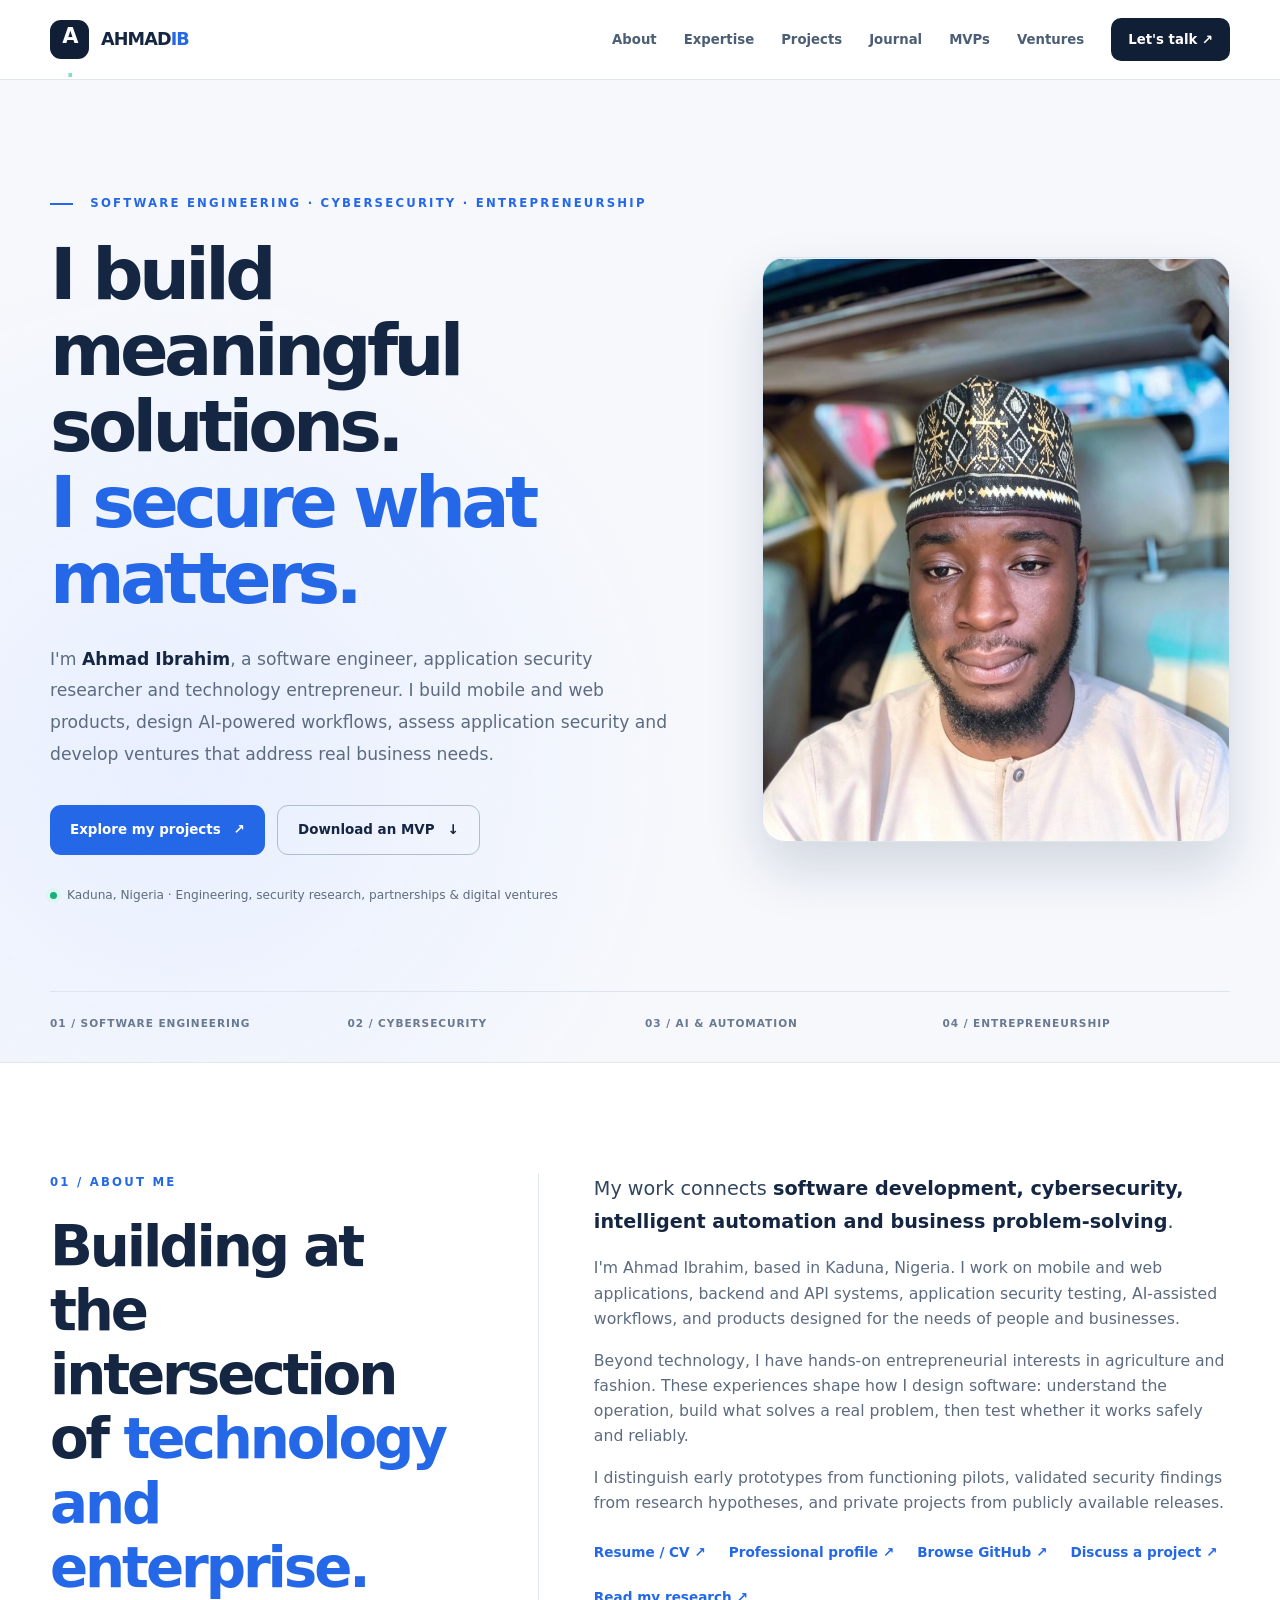
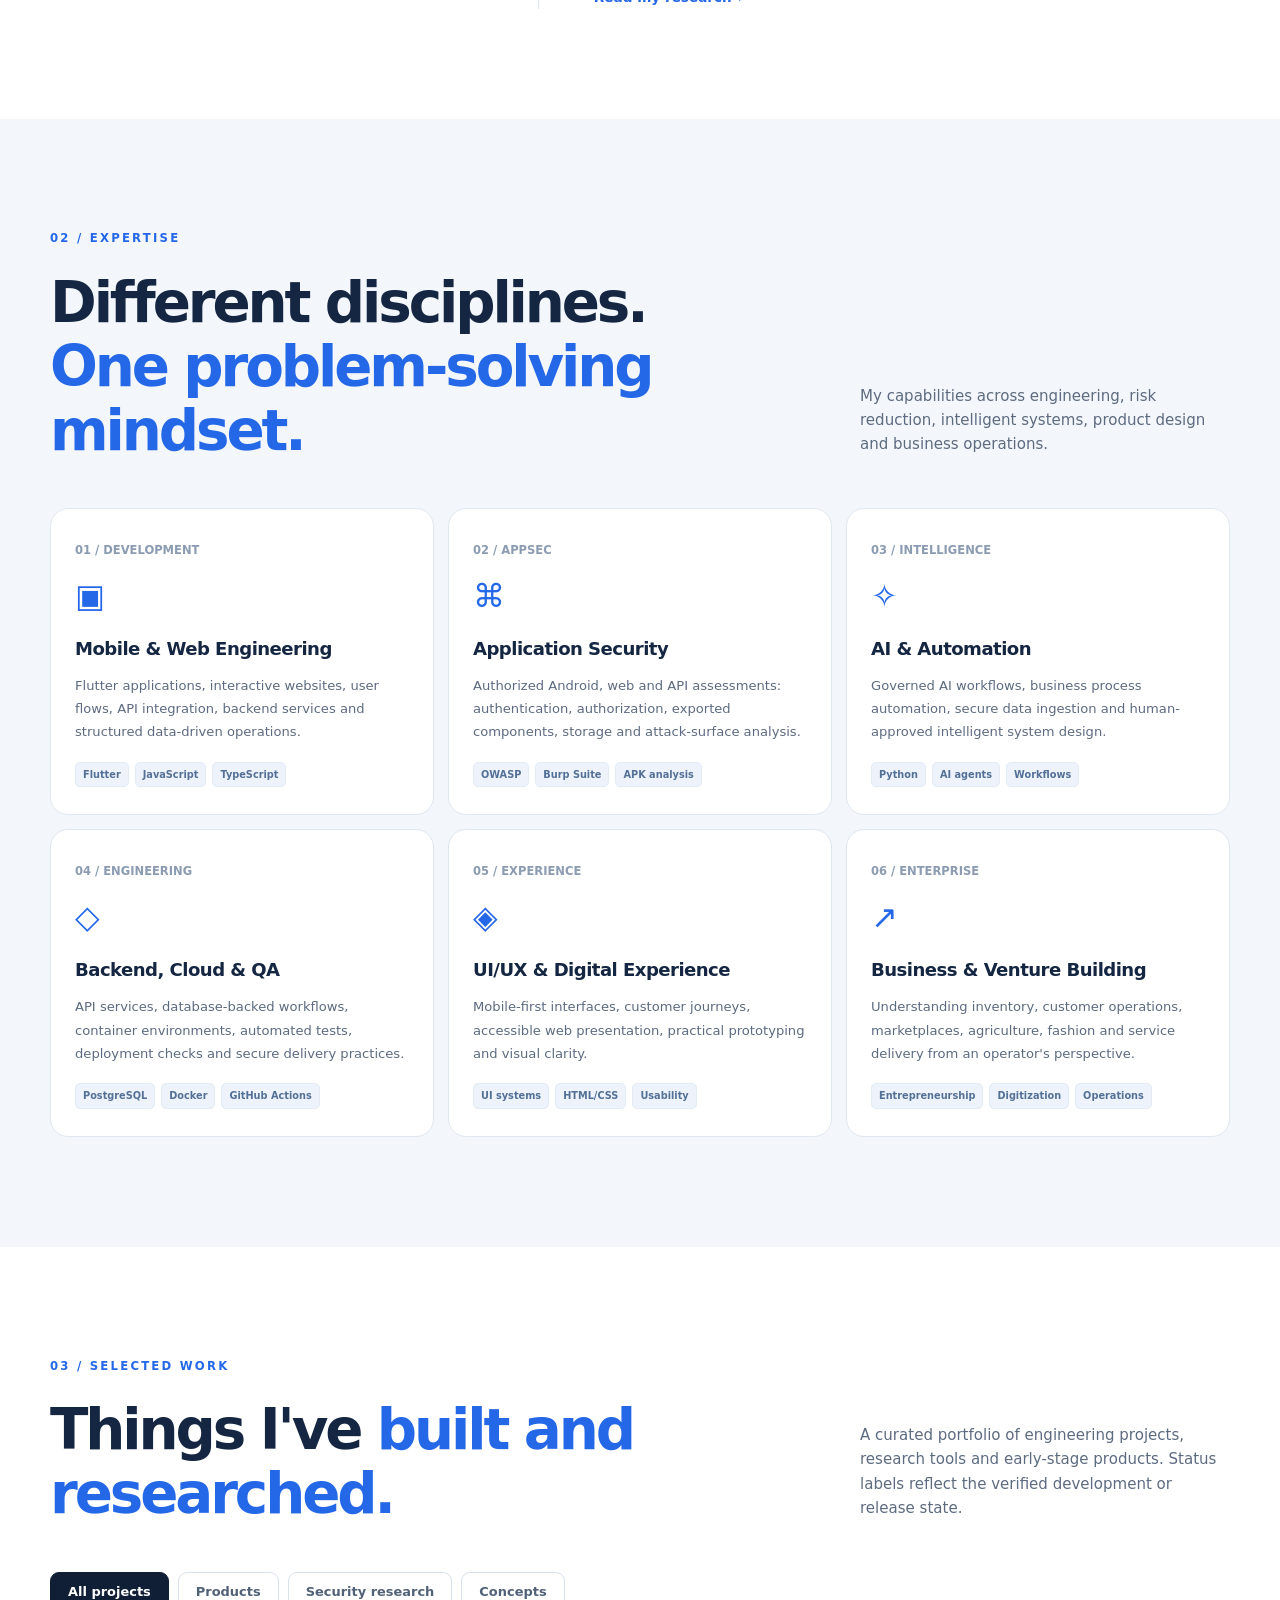
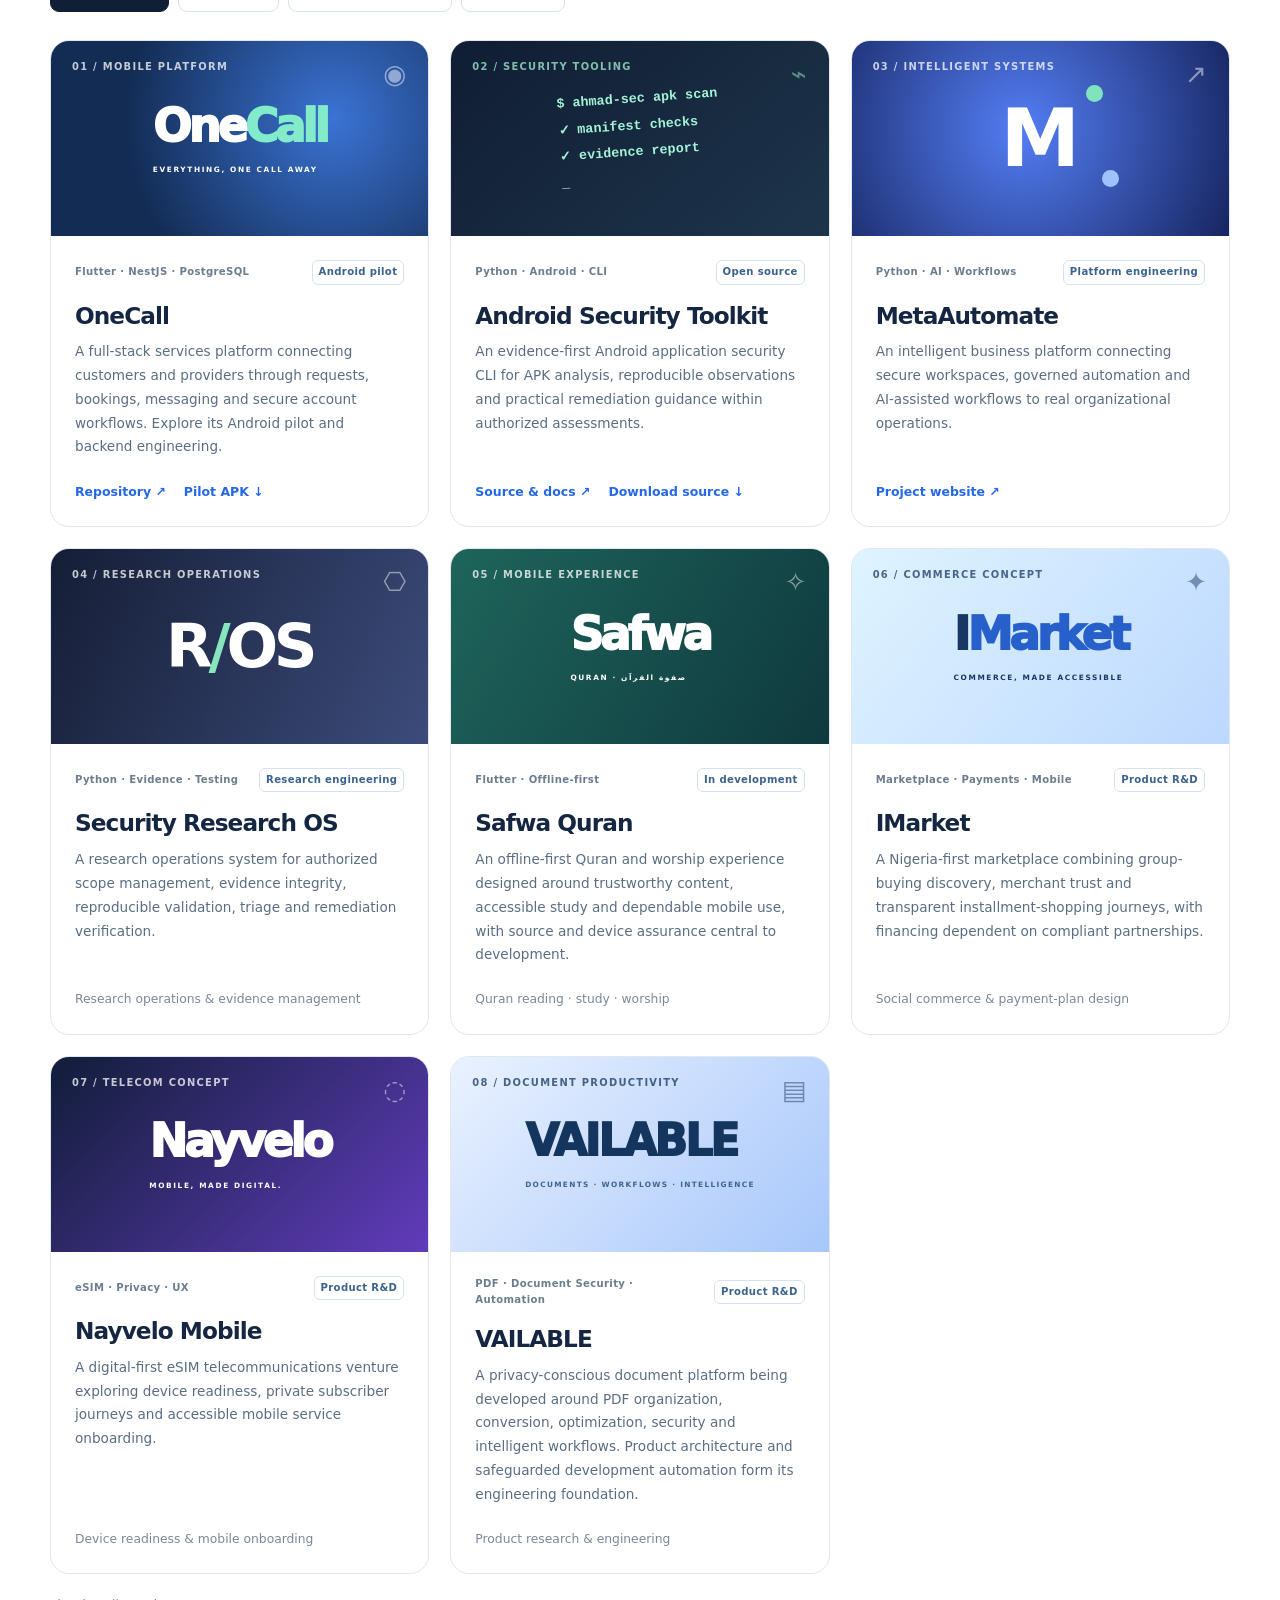
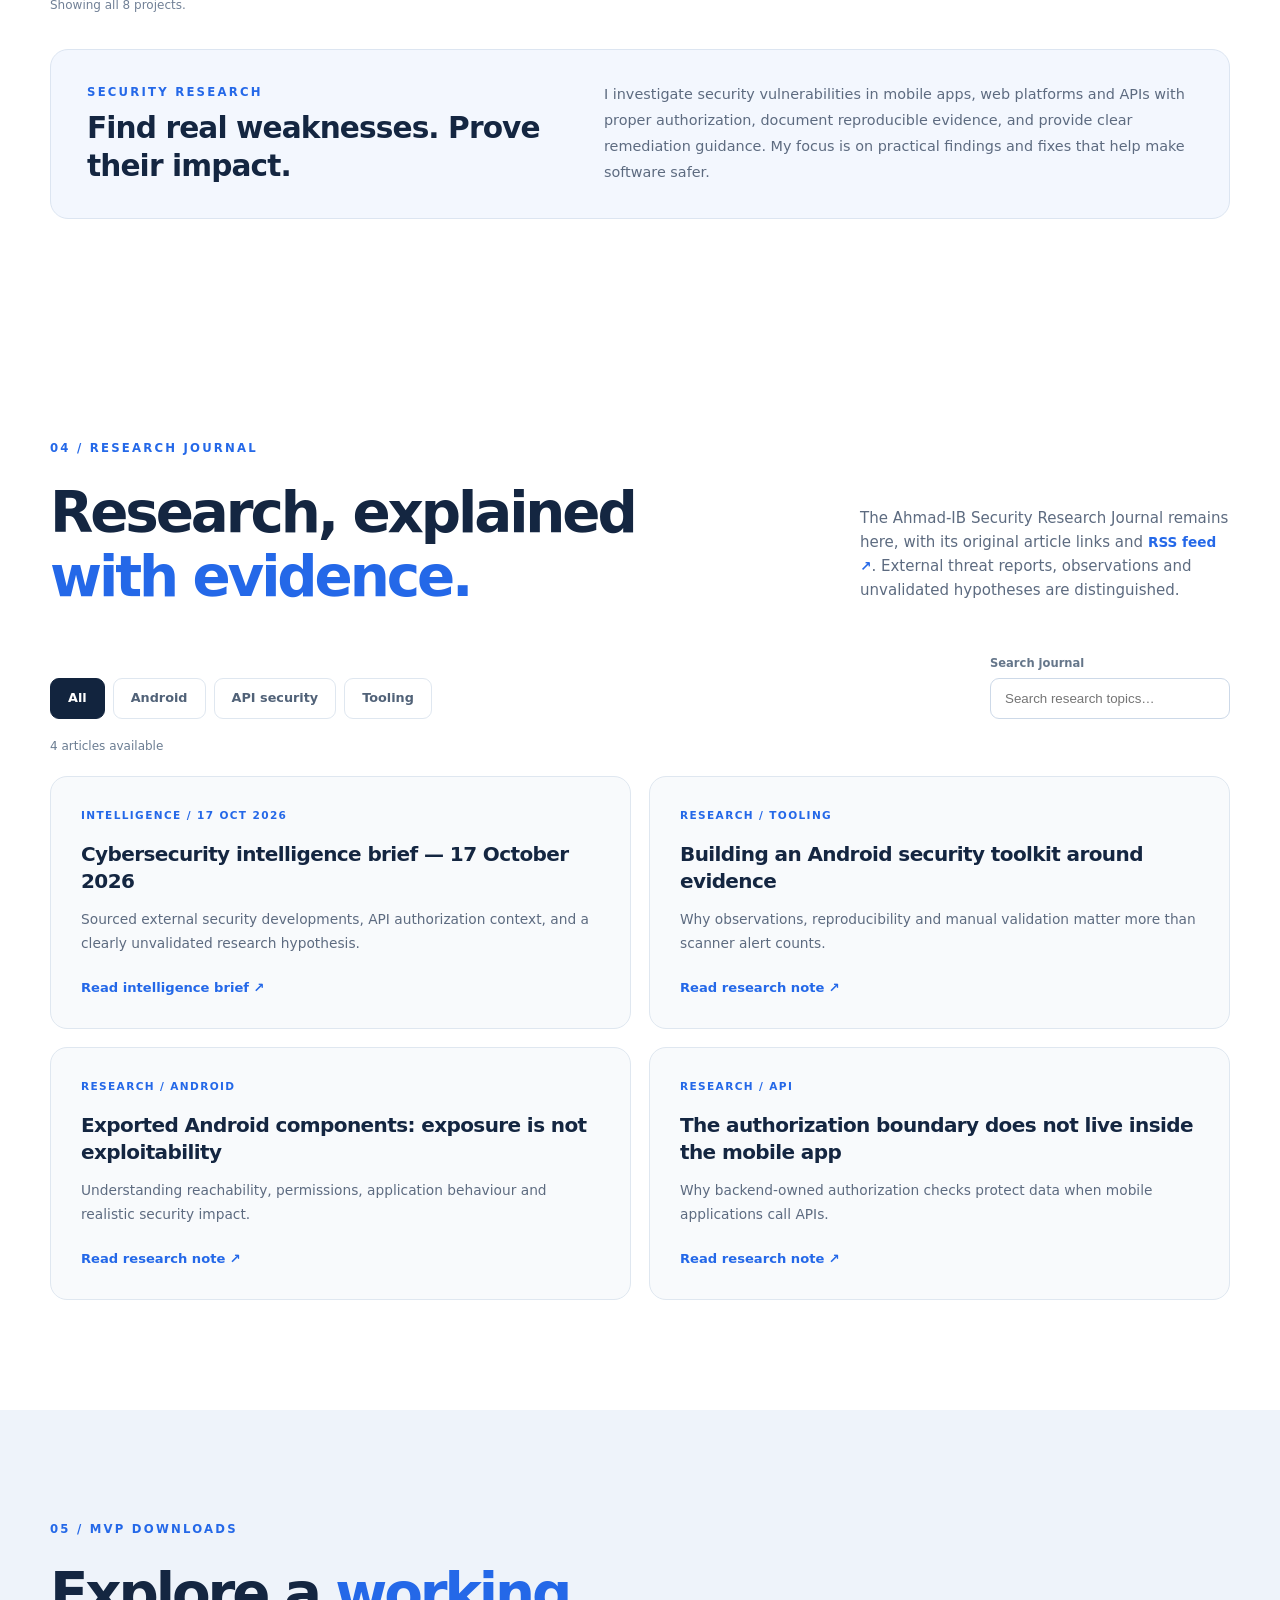
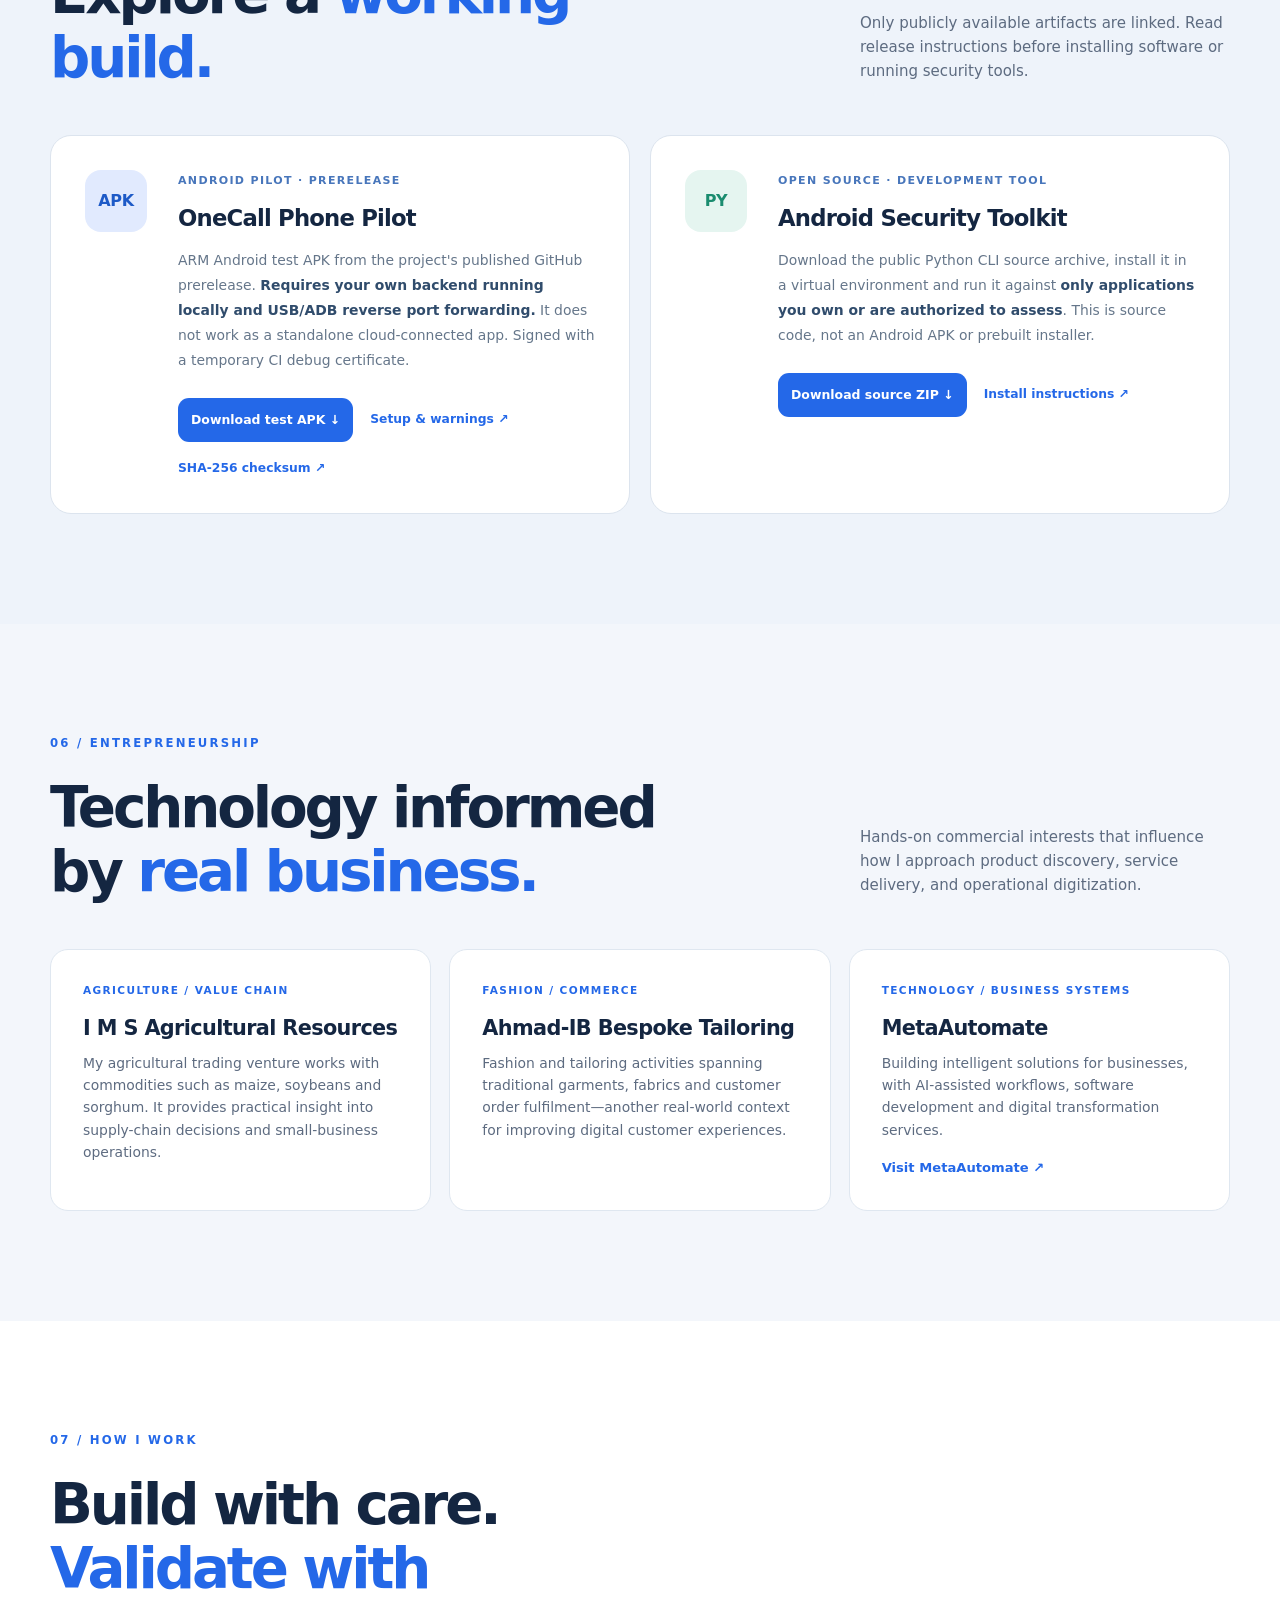
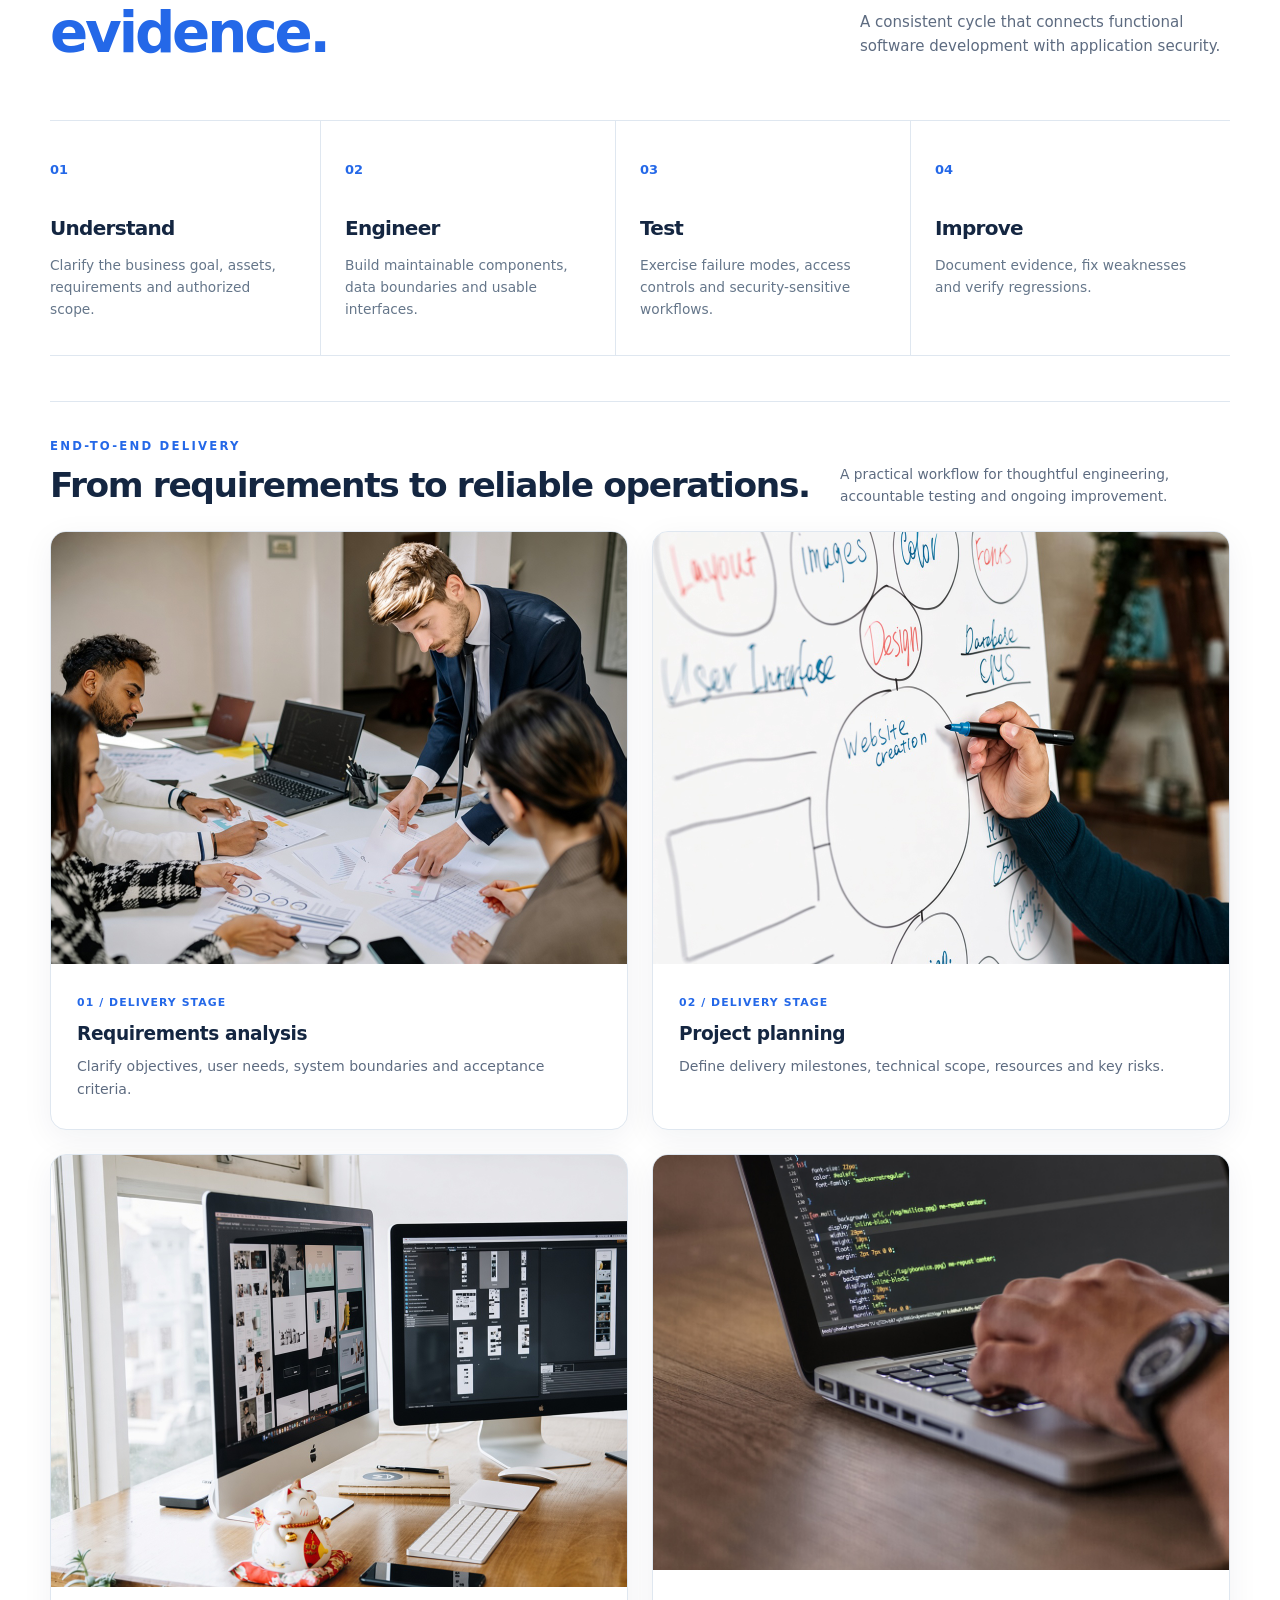
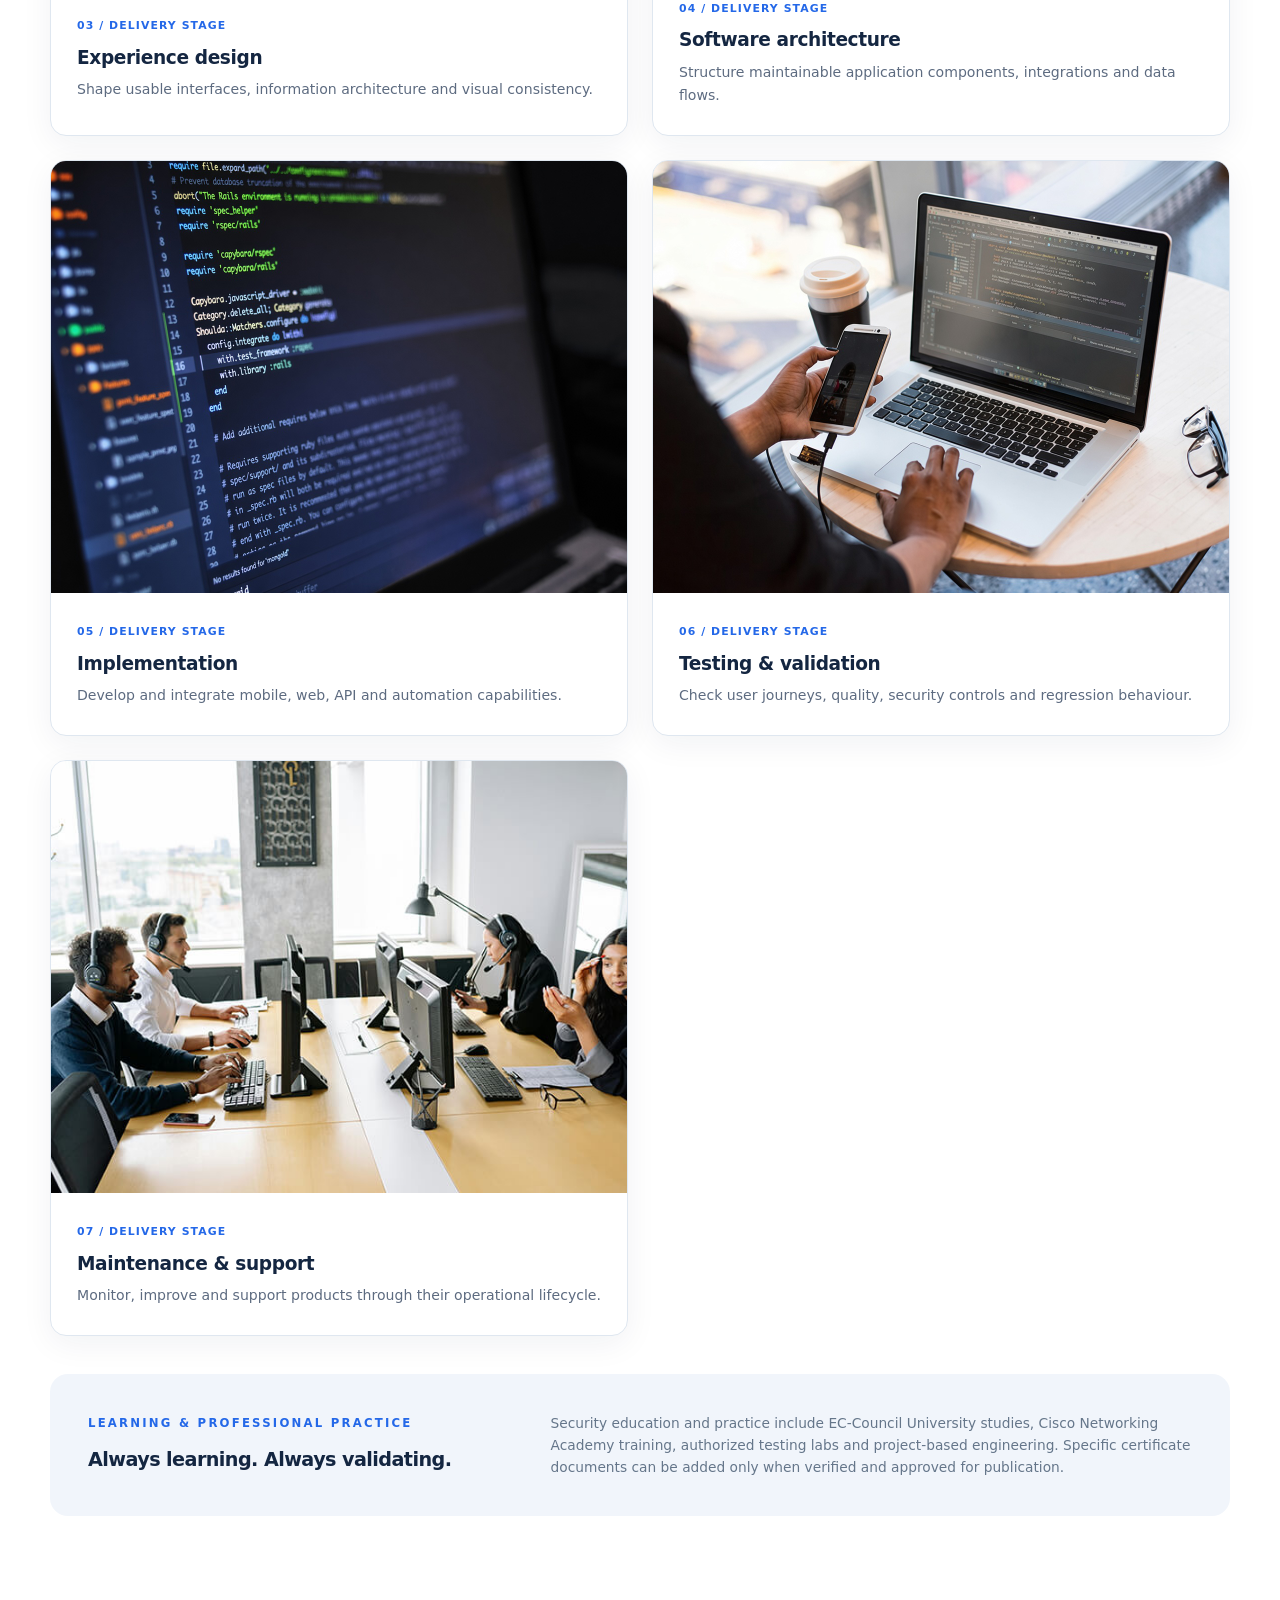
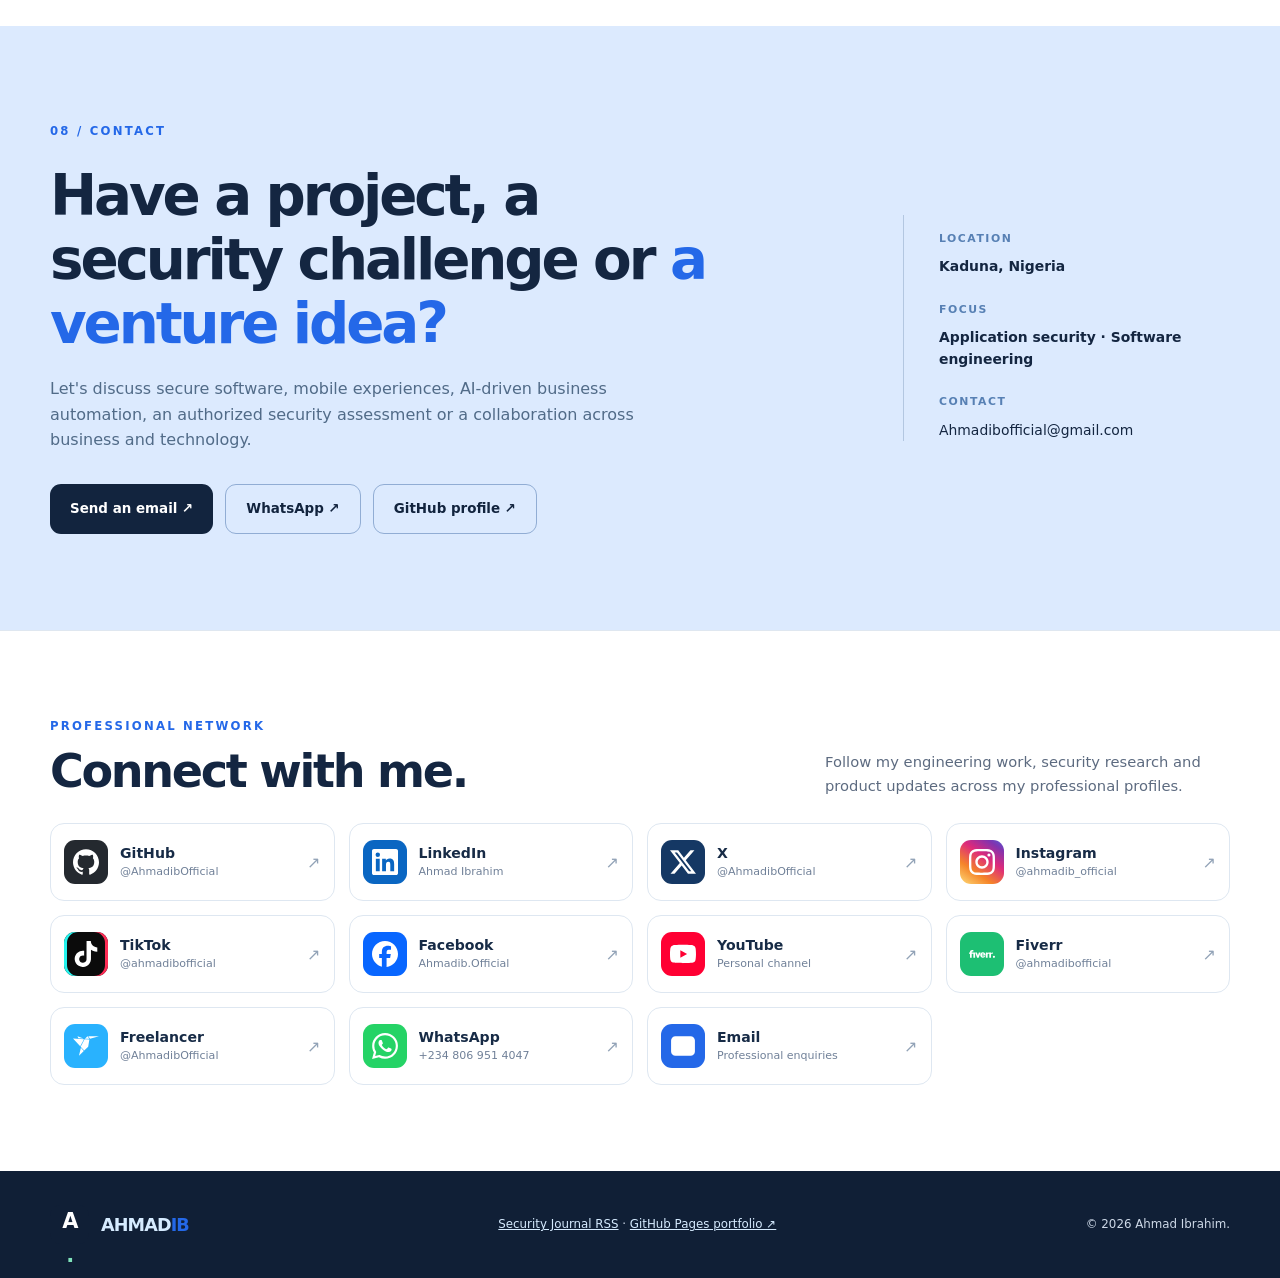
==== publication/index.html @ 98eda4e8 "copy: revise security research mission" ====
<!doctype html>
<html lang="en">
<head>
  <meta charset="utf-8">
  <meta name="viewport" content="width=device-width, initial-scale=1">
  <meta name="theme-color" content="#f6f8fc">
  <meta name="description" content="Ahmad Ibrahim — software engineer, mobile and web security researcher, entrepreneur and founder. Explore real products, AI automation, research writing, ventures and MVP downloads.">
  <meta name="author" content="Ahmad Ibrahim">
  <meta property="og:type" content="website">
  <meta property="og:title" content="Ahmad Ibrahim — Engineer, Security Researcher & Entrepreneur">
  <meta property="og:description" content="Software, cybersecurity, AI automation, business ventures, research, and verified MVPs by Ahmad Ibrahim.">
  <meta property="og:url" content="https://ahmadib.onrender.com/">
  <meta name="twitter:card" content="summary">
<meta name="twitter:creator" content="@AhmadibOfficial">
  <link rel="canonical" href="https://ahmadib.onrender.com/">
  <link rel="icon" type="image/svg+xml" href="assets/favicon.svg">
  <link rel="alternate" type="application/rss+xml" title="Ahmad-IB Security Research Journal" href="feed.xml">
  <meta property="og:site_name" content="Ahmad Ibrahim — Personal Website">
  <link rel="stylesheet" href="assets/style.css">
  <title>Ahmad Ibrahim — Software Engineer, Security Researcher & Entrepreneur</title>
  <script type="application/ld+json">{"@context":"https://schema.org","@graph":[{"@type":"WebSite","@id":"https://ahmadib.onrender.com/#website","name":"Ahmad Ibrahim","alternateName":"Ahmad-IB","url":"https://ahmadib.onrender.com/","publisher":{"@id":"https://ahmadib.onrender.com/profile.html#person"}},{"@type":"Person","@id":"https://ahmadib.onrender.com/profile.html#person","name":"Ahmad Ibrahim","alternateName":"Ahmad-IB","url":"https://ahmadib.onrender.com/profile.html","image":"https://ahmadib.onrender.com/assets/ahmad-ib-profile.jpg","description":"Software engineer and application security researcher working on Android, web and API security, product engineering, and practical business software.","jobTitle":["Software Engineer","Application Security Researcher"],"homeLocation":{"@type":"Place","name":"Kaduna, Nigeria"},"knowsAbout":["Android application security","API authorization","Web application security","Mobile development","Business process automation"],"sameAs":["https://github.com/AhmadibOfficial","https://www.linkedin.com/in/ahmad-ib","https://x.com/AhmadibOfficial","https://www.instagram.com/ahmadib_official/","https://www.tiktok.com/@ahmadibofficial","https://web.facebook.com/Ahmadib.Official","https://www.youtube.com/channel/UCFwSWl99N4DVZPKe0Xe1SWA"]}]}</script>
</head>
<body>
  <a class="skip-link" href="#main">Skip to content</a>
  <header class="site-header">
    <div class="container header-inner">
      <a class="brand" href="#home" aria-label="Ahmad Ibrahim, home"><span class="brand-icon">A<span>.</span></span><span>AHMAD<span class="brand-muted">IB</span></span></a>
      <button class="menu-toggle" type="button" aria-controls="site-nav" aria-expanded="false" aria-label="Open navigation"><span></span><span></span><span></span></button>
      <nav id="site-nav" class="site-nav" aria-label="Main navigation">
        <a href="#about">About</a><a href="#expertise">Expertise</a><a href="#projects">Projects</a><a href="#research">Journal</a><a href="#downloads">MVPs</a><a href="#ventures">Ventures</a>
        <a class="nav-contact" href="#contact">Let's talk <span aria-hidden="true">↗</span></a>
      </nav>
    </div>
  </header>

  <main id="main">
    <section class="hero" id="home" aria-labelledby="hero-title">
      <div class="container hero-layout">
        <div class="hero-copy">
          <p class="eyebrow"><span class="eyebrow-line"></span> SOFTWARE ENGINEERING · CYBERSECURITY · ENTREPRENEURSHIP</p>
          <h1 id="hero-title">I build meaningful solutions.<br><span class="gradient-word">I secure what matters.</span></h1>
          <p class="lead">I'm <strong>Ahmad Ibrahim</strong>, a software engineer, application security researcher and technology entrepreneur. I build mobile and web products, design AI-powered workflows, assess application security and develop ventures that address real business needs.</p>
          <div class="hero-actions">
            <a class="button button-primary" href="#projects">Explore my projects <span aria-hidden="true">↗</span></a>
            <a class="button button-outline" href="#downloads">Download an MVP <span aria-hidden="true">↓</span></a>
          </div>
          <div class="hero-foot"><span class="status-light" aria-hidden="true"></span> Kaduna, Nigeria · Engineering, security research, partnerships & digital ventures</div>
        </div>

        <div class="hero-portrait-card" aria-label="Ahmad Ibrahim portrait">
          <div class="hero-portrait-fallback" aria-hidden="true">
            <span class="hero-portrait-monogram">AI</span>
            <span class="hero-portrait-name">AHMAD IBRAHIM</span>
          </div>
          <img class="hero-portrait-image" src="assets/ahmad-ib-profile.jpg" alt="Ahmad Ibrahim" width="1641" height="2048" loading="eager" decoding="async" fetchpriority="high">
        </div>
      </div>
      <div class="container capability-strip" aria-label="Specialist areas">
        <span>01 / SOFTWARE ENGINEERING</span><span>02 / CYBERSECURITY</span><span>03 / AI & AUTOMATION</span><span>04 / ENTREPRENEURSHIP</span>
      </div>
    </section>

    <section class="section about-section" id="about">
      <div class="container about-layout">
        <div class="section-heading"><p class="overline">01 / ABOUT ME</p><h2>Building at the intersection of <em>technology and enterprise.</em></h2></div>
        <div class="about-main">
          <p class="large-paragraph">My work connects <strong>software development, cybersecurity, intelligent automation and business problem-solving</strong>.</p>
          <p>I'm Ahmad Ibrahim, based in Kaduna, Nigeria. I work on mobile and web applications, backend and API systems, application security testing, AI-assisted workflows, and products designed for the needs of people and businesses.</p>
          <p>Beyond technology, I have hands-on entrepreneurial interests in agriculture and fashion. These experiences shape how I design software: understand the operation, build what solves a real problem, then test whether it works safely and reliably.</p>
          <p>I distinguish early prototypes from functioning pilots, validated security findings from research hypotheses, and private projects from publicly available releases.</p>
          <div class="about-links"><a href="resume.html">Resume / CV <span aria-hidden="true">↗</span></a><a href="profile.html">Professional profile <span aria-hidden="true">↗</span></a><a href="https://github.com/AhmadibOfficial" target="_blank" rel="noopener noreferrer">Browse GitHub <span aria-hidden="true">↗</span></a><a href="mailto:Ahmadibofficial@gmail.com">Discuss a project <span aria-hidden="true">↗</span></a><a href="#research">Read my research <span aria-hidden="true">↗</span></a></div>
        </div>
      </div>
    </section>

    <section class="section expertise-section" id="expertise">
      <div class="container"><div class="section-top"><div><p class="overline">02 / EXPERTISE</p><h2>Different disciplines.<br><em>One problem-solving mindset.</em></h2></div><p class="section-intro">My capabilities across engineering, risk reduction, intelligent systems, product design and business operations.</p></div>
        <div class="expertise-grid">
          <article class="expertise-card"><span class="expertise-index">01 / DEVELOPMENT</span><div class="expertise-glyph">▣</div><h3>Mobile & Web Engineering</h3><p>Flutter applications, interactive websites, user flows, API integration, backend services and structured data-driven operations.</p><div class="tag-row"><span>Flutter</span><span>JavaScript</span><span>TypeScript</span></div></article>
          <article class="expertise-card"><span class="expertise-index">02 / APPSEC</span><div class="expertise-glyph">⌘</div><h3>Application Security</h3><p>Authorized Android, web and API assessments: authentication, authorization, exported components, storage and attack-surface analysis.</p><div class="tag-row"><span>OWASP</span><span>Burp Suite</span><span>APK analysis</span></div></article>
          <article class="expertise-card"><span class="expertise-index">03 / INTELLIGENCE</span><div class="expertise-glyph">✧</div><h3>AI & Automation</h3><p>Governed AI workflows, business process automation, secure data ingestion and human-approved intelligent system design.</p><div class="tag-row"><span>Python</span><span>AI agents</span><span>Workflows</span></div></article>
          <article class="expertise-card"><span class="expertise-index">04 / ENGINEERING</span><div class="expertise-glyph">◇</div><h3>Backend, Cloud & QA</h3><p>API services, database-backed workflows, container environments, automated tests, deployment checks and secure delivery practices.</p><div class="tag-row"><span>PostgreSQL</span><span>Docker</span><span>GitHub Actions</span></div></article>
          <article class="expertise-card"><span class="expertise-index">05 / EXPERIENCE</span><div class="expertise-glyph">◈</div><h3>UI/UX & Digital Experience</h3><p>Mobile-first interfaces, customer journeys, accessible web presentation, practical prototyping and visual clarity.</p><div class="tag-row"><span>UI systems</span><span>HTML/CSS</span><span>Usability</span></div></article>
          <article class="expertise-card"><span class="expertise-index">06 / ENTERPRISE</span><div class="expertise-glyph">↗</div><h3>Business & Venture Building</h3><p>Understanding inventory, customer operations, marketplaces, agriculture, fashion and service delivery from an operator's perspective.</p><div class="tag-row"><span>Entrepreneurship</span><span>Digitization</span><span>Operations</span></div></article>
        </div>
      </div>
    </section>

    <section class="section projects-section" id="projects">
      <div class="container"><div class="section-top"><div><p class="overline">03 / SELECTED WORK</p><h2>Things I've <em>built and researched.</em></h2></div><p class="section-intro">A curated portfolio of engineering projects, research tools and early-stage products. Status labels reflect the verified development or release state.</p></div>
        <div class="filter-toolbar" role="group" aria-label="Filter projects"><button type="button" class="filter-button is-active" data-filter="all" aria-pressed="true">All projects</button><button type="button" class="filter-button" data-filter="product" aria-pressed="false">Products</button><button type="button" class="filter-button" data-filter="security" aria-pressed="false">Security research</button><button type="button" class="filter-button" data-filter="concept" aria-pressed="false">Concepts</button></div>
        <div class="projects-grid" id="project-grid">
          <article class="project-card featured" data-category="product"><div class="project-cover cover-onecall"><span class="cover-number">01 / MOBILE PLATFORM</span><div class="cover-word">One<span>Call</span><small>EVERYTHING, ONE CALL AWAY</small></div><span class="cover-mark">◉</span></div><div class="project-body"><div class="project-meta"><span>Flutter · NestJS · PostgreSQL</span><span class="state">Android pilot</span></div><h3>OneCall</h3><p>A full-stack services platform connecting customers and providers through requests, bookings, messaging and secure account workflows. Explore its Android pilot and backend engineering.</p><div class="project-links"><a href="https://github.com/AhmadibOfficial/OneCall" target="_blank" rel="noopener noreferrer">Repository ↗</a><a href="#downloads">Pilot APK ↓</a></div></div></article>
          <article class="project-card" data-category="security"><div class="project-cover cover-toolkit"><span class="cover-number">02 / SECURITY TOOLING</span><div class="terminal-lines"><span>$ ahmad-sec apk scan</span><span>✓ manifest checks</span><span>✓ evidence report</span><span>_</span></div><span class="cover-mark">⌁</span></div><div class="project-body"><div class="project-meta"><span>Python · Android · CLI</span><span class="state">Open source</span></div><h3>Android Security Toolkit</h3><p>An evidence-first Android application security CLI for APK analysis, reproducible observations and practical remediation guidance within authorized assessments.</p><div class="project-links"><a href="https://github.com/AhmadibOfficial/android-security-toolkit" target="_blank" rel="noopener noreferrer">Source & docs ↗</a><a href="#downloads">Download source ↓</a></div></div></article>
          <article class="project-card" data-category="product"><div class="project-cover cover-meta"><span class="cover-number">03 / INTELLIGENT SYSTEMS</span><div class="meta-shape"><span>M</span><i></i><i></i></div><span class="cover-mark">↗</span></div><div class="project-body"><div class="project-meta"><span>Python · AI · Workflows</span><span class="state">Platform engineering</span></div><h3>MetaAutomate</h3><p>An intelligent business platform connecting secure workspaces, governed automation and AI-assisted workflows to real organizational operations.</p><div class="project-links"><a href="https://metaautomate.onrender.com/" target="_blank" rel="noopener noreferrer">Project website ↗</a></div></div></article>
          <article class="project-card" data-category="security"><div class="project-cover cover-research"><span class="cover-number">04 / RESEARCH OPERATIONS</span><div class="research-symbol">R<span>/</span>OS</div><span class="cover-mark">⎔</span></div><div class="project-body"><div class="project-meta"><span>Python · Evidence · Testing</span><span class="state">Research engineering</span></div><h3>Security Research OS</h3><p>A research operations system for authorized scope management, evidence integrity, reproducible validation, triage and remediation verification.</p><div class="project-links"><span class="link-muted">Research operations & evidence management</span></div></div></article>
          <article class="project-card" data-category="product"><div class="project-cover cover-safwa"><span class="cover-number">05 / MOBILE EXPERIENCE</span><div class="cover-word">Safwa<small>QURAN · صفوة القرآن</small></div><span class="cover-mark">✧</span></div><div class="project-body"><div class="project-meta"><span>Flutter · Offline-first</span><span class="state">In development</span></div><h3>Safwa Quran</h3><p>An offline-first Quran and worship experience designed around trustworthy content, accessible study and dependable mobile use, with source and device assurance central to development.</p><div class="project-links"><span class="link-muted">Quran reading · study · worship</span></div></div></article>
          <article class="project-card" data-category="concept"><div class="project-cover cover-imarket"><span class="cover-number">06 / COMMERCE CONCEPT</span><div class="cover-word">I<span>Market</span><small>COMMERCE, MADE ACCESSIBLE</small></div><span class="cover-mark">✦</span></div><div class="project-body"><div class="project-meta"><span>Marketplace · Payments · Mobile</span><span class="state">Product R&D</span></div><h3>IMarket</h3><p>A Nigeria-first marketplace combining group-buying discovery, merchant trust and transparent installment-shopping journeys, with financing dependent on compliant partnerships.</p><div class="project-links"><span class="link-muted">Social commerce & payment-plan design</span></div></div></article>
          <article class="project-card" data-category="concept"><div class="project-cover cover-nayvelo"><span class="cover-number">07 / TELECOM CONCEPT</span><div class="cover-word">Nayvelo<small>MOBILE, MADE DIGITAL.</small></div><span class="cover-mark">◌</span></div><div class="project-body"><div class="project-meta"><span>eSIM · Privacy · UX</span><span class="state">Product R&D</span></div><h3>Nayvelo Mobile</h3><p>A digital-first eSIM telecommunications venture exploring device readiness, private subscriber journeys and accessible mobile service onboarding.</p><div class="project-links"><span class="link-muted">Device readiness & mobile onboarding</span></div></div></article>
          <article class="project-card" data-category="product"><div class="project-cover cover-vailable"><span class="cover-number">08 / DOCUMENT PRODUCTIVITY</span><div class="cover-word">VAILABLE<small>DOCUMENTS · WORKFLOWS · INTELLIGENCE</small></div><span class="cover-mark">▤</span></div><div class="project-body"><div class="project-meta"><span>PDF · Document Security · Automation</span><span class="state">Product R&D</span></div><h3>VAILABLE</h3><p>A privacy-conscious document platform being developed around PDF organization, conversion, optimization, security and intelligent workflows. Product architecture and safeguarded development automation form its engineering foundation.</p><div class="project-links"><span class="link-muted">Product research & engineering</span></div></div></article>
        </div>
        <p class="projects-note" id="filter-status" role="status" aria-live="polite">Showing all 8 projects.</p>
        <div class="research-mission"><div><p class="overline">SECURITY RESEARCH</p><h3>Find real weaknesses. Prove their impact.</h3></div><p>I investigate security vulnerabilities in mobile apps, web platforms and APIs with proper authorization, document reproducible evidence, and provide clear remediation guidance. My focus is on practical findings and fixes that help make software safer.</p></div>
      </div>
    </section>

    <section class="section research-section" id="research" aria-labelledby="research-title">
      <div class="container">
        <div class="section-top"><div><p class="overline">04 / RESEARCH JOURNAL</p><h2 id="research-title">Research, explained <em>with evidence.</em></h2></div><p class="section-intro">The Ahmad-IB Security Research Journal remains here, with its original article links and <a class="text-link" href="feed.xml">RSS feed ↗</a>. External threat reports, observations and unvalidated hypotheses are distinguished.</p></div>
        <div class="journal-controls">
          <div class="journal-filters" role="group" aria-label="Filter research articles">
            <button type="button" class="journal-filter is-active" data-category-filter="all" aria-pressed="true">All</button>
            <button type="button" class="journal-filter" data-category-filter="android" aria-pressed="false">Android</button>
            <button type="button" class="journal-filter" data-category-filter="api" aria-pressed="false">API security</button>
            <button type="button" class="journal-filter" data-category-filter="tooling" aria-pressed="false">Tooling</button>
          </div>
          <label class="journal-search">Search journal <input type="search" data-article-search placeholder="Search research topics…" autocomplete="off"></label>
        </div>
        <p class="journal-count" id="article-count" role="status" aria-live="polite">4 articles available</p>
        <div class="journal-grid">
          <article class="journal-card" data-article-card data-category="android" data-search="cybersecurity intelligence brief 17 october 2026 android spyware adfection google scam protections cve api authorization research hypothesis"><span class="journal-type">INTELLIGENCE / 17 OCT 2026</span><h3>Cybersecurity intelligence brief — 17 October 2026</h3><p>Sourced external security developments, API authorization context, and a clearly unvalidated research hypothesis.</p><a href="articles/intelligence-2026-10-17.html">Read intelligence brief ↗</a></article>
          <article class="journal-card" data-article-card data-category="tooling" data-search="building android security toolkit evidence not alerts reproducible apk analysis python CLI"><span class="journal-type">RESEARCH / TOOLING</span><h3>Building an Android security toolkit around evidence</h3><p>Why observations, reproducibility and manual validation matter more than scanner alert counts.</p><a href="articles/android-security-toolkit.html">Read research note ↗</a></article>
          <article class="journal-card" data-article-card data-category="android" data-search="exported android components reachability exploitability permissions activities services receivers content providers"><span class="journal-type">RESEARCH / ANDROID</span><h3>Exported Android components: exposure is not exploitability</h3><p>Understanding reachability, permissions, application behaviour and realistic security impact.</p><a href="articles/exported-android-components.html">Read research note ↗</a></article>
          <article class="journal-card" data-article-card data-category="api" data-search="authorization boundary backend api mobile app access control owner check"><span class="journal-type">RESEARCH / API</span><h3>The authorization boundary does not live inside the mobile app</h3><p>Why backend-owned authorization checks protect data when mobile applications call APIs.</p><a href="articles/api-authorization-boundaries.html">Read research note ↗</a></article>
        </div>
        <div class="journal-empty" id="empty-state" aria-hidden="true" hidden>No research articles match your search. Try another keyword or category.</div>
      </div>
    </section>

    <section class="section downloads-section" id="downloads">
      <div class="container"><div class="section-top"><div><p class="overline">05 / MVP DOWNLOADS</p><h2>Explore a <em>working build.</em></h2></div><p class="section-intro">Only publicly available artifacts are linked. Read release instructions before installing software or running security tools.</p></div>
        <div class="download-grid">
          <article class="download-card"><div class="download-icon">APK</div><div><p class="download-kicker">ANDROID PILOT · PRERELEASE</p><h3>OneCall Phone Pilot</h3><p>ARM Android test APK from the project's published GitHub prerelease. <strong>Requires your own backend running locally and USB/ADB reverse port forwarding.</strong> It does not work as a standalone cloud-connected app. Signed with a temporary CI debug certificate.</p><div class="download-actions"><a class="button button-primary" href="https://github.com/AhmadibOfficial/OneCall/releases/download/phone-pilot-10-1/OneCall-phone-arm.apk" target="_blank" rel="noopener noreferrer">Download test APK ↓</a><a class="text-link" href="https://github.com/AhmadibOfficial/OneCall/releases/tag/phone-pilot-10-1" target="_blank" rel="noopener noreferrer">Setup & warnings ↗</a><a class="text-link" href="https://github.com/AhmadibOfficial/OneCall/releases/download/phone-pilot-10-1/SHA256SUMS.txt" target="_blank" rel="noopener noreferrer">SHA-256 checksum ↗</a></div></div></article>
          <article class="download-card"><div class="download-icon code-icon">PY</div><div><p class="download-kicker">OPEN SOURCE · DEVELOPMENT TOOL</p><h3>Android Security Toolkit</h3><p>Download the public Python CLI source archive, install it in a virtual environment and run it against <strong>only applications you own or are authorized to assess</strong>. This is source code, not an Android APK or prebuilt installer.</p><div class="download-actions"><a class="button button-primary" href="https://github.com/AhmadibOfficial/android-security-toolkit/archive/refs/heads/main.zip" target="_blank" rel="noopener noreferrer">Download source ZIP ↓</a><a class="text-link" href="https://github.com/AhmadibOfficial/android-security-toolkit#install" target="_blank" rel="noopener noreferrer">Install instructions ↗</a></div></div></article>
        </div>
        
      </div>
    </section>

    <section class="section ventures-section" id="ventures" aria-labelledby="ventures-title">
      <div class="container">
        <div class="section-top"><div><p class="overline">06 / ENTREPRENEURSHIP</p><h2 id="ventures-title">Technology informed by <em>real business.</em></h2></div><p class="section-intro">Hands-on commercial interests that influence how I approach product discovery, service delivery, and operational digitization.</p></div>
        <div class="ventures-grid">
          <article class="venture-card"><span class="venture-kind">AGRICULTURE / VALUE CHAIN</span><h3>I M S Agricultural Resources</h3><p>My agricultural trading venture works with commodities such as maize, soybeans and sorghum. It provides practical insight into supply-chain decisions and small-business operations.</p></article>
          <article class="venture-card"><span class="venture-kind">FASHION / COMMERCE</span><h3>Ahmad-IB Bespoke Tailoring</h3><p>Fashion and tailoring activities spanning traditional garments, fabrics and customer order fulfilment—another real-world context for improving digital customer experiences.</p></article>
          <article class="venture-card"><span class="venture-kind">TECHNOLOGY / BUSINESS SYSTEMS</span><h3>MetaAutomate</h3><p>Building intelligent solutions for businesses, with AI-assisted workflows, software development and digital transformation services.</p><a href="https://metaautomate.onrender.com/" target="_blank" rel="noopener noreferrer">Visit MetaAutomate ↗</a></article>
        </div>
      </div>
    </section>

    <section class="section approach-section" id="approach">
      <div class="container"><div class="section-top"><div><p class="overline">07 / HOW I WORK</p><h2>Build with care.<br><em>Validate with evidence.</em></h2></div><p class="section-intro">A consistent cycle that connects functional software development with application security.</p></div>
        <div class="process-grid"><div class="process-step"><span>01</span><h3>Understand</h3><p>Clarify the business goal, assets, requirements and authorized scope.</p></div><div class="process-step"><span>02</span><h3>Engineer</h3><p>Build maintainable components, data boundaries and usable interfaces.</p></div><div class="process-step"><span>03</span><h3>Test</h3><p>Exercise failure modes, access controls and security-sensitive workflows.</p></div><div class="process-step"><span>04</span><h3>Improve</h3><p>Document evidence, fix weaknesses and verify regressions.</p></div></div>

        <section class="workflow-showcase" aria-labelledby="workflow-gallery-title">
          <div class="workflow-heading"><div><p class="overline">END-TO-END DELIVERY</p><h3 id="workflow-gallery-title">From requirements to reliable operations.</h3></div><p>A practical workflow for thoughtful engineering, accountable testing and ongoing improvement.</p></div>
          <div class="workflow-gallery">
          <article class="workflow-card"><div class="workflow-image workflow-image--requirements" data-photo-path="assets/workflow/requirements-analysis.jpg" role="img" aria-label="Illustrative photograph of a team reviewing requirements and printed materials"></div><div class="workflow-copy"><span>01 / DELIVERY STAGE</span><h4>Requirements analysis</h4><p>Clarify objectives, user needs, system boundaries and acceptance criteria.</p></div></article>
          <article class="workflow-card"><div class="workflow-image workflow-image--planning" data-photo-path="assets/workflow/planning.jpg" role="img" aria-label="Illustrative photograph of a person planning website elements on a whiteboard"></div><div class="workflow-copy"><span>02 / DELIVERY STAGE</span><h4>Project planning</h4><p>Define delivery milestones, technical scope, resources and key risks.</p></div></article>
          <article class="workflow-card"><div class="workflow-image workflow-image--design" data-photo-path="assets/workflow/design.jpg" role="img" aria-label="Illustrative photograph of two desktop monitors displaying digital design work"></div><div class="workflow-copy"><span>03 / DELIVERY STAGE</span><h4>Experience design</h4><p>Shape usable interfaces, information architecture and visual consistency.</p></div></article>
          <article class="workflow-card"><div class="workflow-image workflow-image--architecture" data-photo-path="assets/workflow/software-architecture.jpg" role="img" aria-label="Illustrative photograph of code being edited on a laptop"></div><div class="workflow-copy"><span>04 / DELIVERY STAGE</span><h4>Software architecture</h4><p>Structure maintainable application components, integrations and data flows.</p></div></article>
          <article class="workflow-card"><div class="workflow-image workflow-image--development" data-photo-path="assets/workflow/development.jpg" role="img" aria-label="Illustrative close-up photograph of source code in an editor"></div><div class="workflow-copy"><span>05 / DELIVERY STAGE</span><h4>Implementation</h4><p>Develop and integrate mobile, web, API and automation capabilities.</p></div></article>
          <article class="workflow-card"><div class="workflow-image workflow-image--testing" data-photo-path="assets/workflow/testing.jpg" role="img" aria-label="Illustrative photograph of a developer testing software using a laptop and phone"></div><div class="workflow-copy"><span>06 / DELIVERY STAGE</span><h4>Testing & validation</h4><p>Check user journeys, quality, security controls and regression behaviour.</p></div></article>
          <article class="workflow-card"><div class="workflow-image workflow-image--maintenance" data-photo-path="assets/workflow/maintenance.jpg" role="img" aria-label="Illustrative photograph of a support desk with people working at computers"></div><div class="workflow-copy"><span>07 / DELIVERY STAGE</span><h4>Maintenance & support</h4><p>Monitor, improve and support products through their operational lifecycle.</p></div></article>
          </div>
          
        </section>
        <div class="credentials-note"><div><p class="overline">LEARNING & PROFESSIONAL PRACTICE</p><h3>Always learning. Always validating.</h3></div><p>Security education and practice include EC-Council University studies, Cisco Networking Academy training, authorized testing labs and project-based engineering. Specific certificate documents can be added only when verified and approved for publication.</p></div>
      </div>
    </section>

    <section class="contact-section" id="contact"><div class="container contact-layout"><div><p class="overline">08 / CONTACT</p><h2>Have a project, a security challenge or <em>a venture idea?</em></h2><p>Let's discuss secure software, mobile experiences, AI-driven business automation, an authorized security assessment or a collaboration across business and technology.</p><div class="contact-buttons"><a class="button button-dark" href="mailto:Ahmadibofficial@gmail.com?subject=Project%20or%20security%20assessment%20enquiry">Send an email ↗</a><a class="button button-contact-outline" href="https://wa.me/2348069514047" target="_blank" rel="noopener noreferrer">WhatsApp ↗</a><a class="button button-contact-outline" href="https://github.com/AhmadibOfficial" target="_blank" rel="noopener noreferrer">GitHub profile ↗</a></div></div><div class="contact-side"><span>LOCATION</span><strong>Kaduna, Nigeria</strong><span>FOCUS</span><strong>Application security · Software engineering</strong><span>CONTACT</span><a href="mailto:Ahmadibofficial@gmail.com">Ahmadibofficial@gmail.com</a></div></div></section>
  <section class="social-presence" id="connect" aria-labelledby="connect-title">
 <div class="container">
  <div class="social-presence-head"><div><p class="overline">PROFESSIONAL NETWORK</p><h2 id="connect-title">Connect with me.</h2></div><p>Follow my engineering work, security research and product updates across my professional profiles.</p></div>
  <div class="social-account-grid"><a class="social-account social-github" href="https://github.com/AhmadibOfficial" target="_blank" rel="me noopener noreferrer" aria-label="GitHub: @AhmadibOfficial (opens in a new tab)"><span class="social-logo"><svg aria-hidden="true" focusable="false" width="27" height="27" fill="currentColor" role="img" viewBox="0 0 24 24" xmlns="http://www.w3.org/2000/svg"><path d="M12 .297c-6.63 0-12 5.373-12 12 0 5.303 3.438 9.8 8.205 11.385.6.113.82-.258.82-.577 0-.285-.01-1.04-.015-2.04-3.338.724-4.042-1.61-4.042-1.61C4.422 18.07 3.633 17.7 3.633 17.7c-1.087-.744.084-.729.084-.729 1.205.084 1.838 1.236 1.838 1.236 1.07 1.835 2.809 1.305 3.495.998.108-.776.417-1.305.76-1.605-2.665-.3-5.466-1.332-5.466-5.93 0-1.31.465-2.38 1.235-3.22-.135-.303-.54-1.523.105-3.176 0 0 1.005-.322 3.3 1.23.96-.267 1.98-.399 3-.405 1.02.006 2.04.138 3 .405 2.28-1.552 3.285-1.23 3.285-1.23.645 1.653.24 2.873.12 3.176.765.84 1.23 1.91 1.23 3.22 0 4.61-2.805 5.625-5.475 5.92.42.36.81 1.096.81 2.22 0 1.606-.015 2.896-.015 3.286 0 .315.21.69.825.57C20.565 22.092 24 17.592 24 12.297c0-6.627-5.373-12-12-12"/></svg></span><span class="social-info"><strong>GitHub</strong><small>@AhmadibOfficial</small></span><span class="social-outbound" aria-hidden="true">↗</span></a><a class="social-account social-linkedin" href="https://www.linkedin.com/in/ahmad-ib" target="_blank" rel="me noopener noreferrer" aria-label="LinkedIn: Ahmad Ibrahim (opens in a new tab)"><span class="social-logo"><svg role="img" aria-hidden="true" focusable="false" width="27" height="27" fill="currentColor" viewBox="0 0 24 24" xmlns="http://www.w3.org/2000/svg"><path d="M20.447 20.452h-3.554v-5.569c0-1.328-.027-3.036-1.852-3.036-1.853 0-2.136 1.445-2.136 2.938v5.667H9.35V9h3.414v1.561h.049c.477-.9 1.637-1.85 3.369-1.85 3.601 0 4.268 2.37 4.268 5.455v6.286zM5.337 7.433a2.062 2.062 0 1 1 0-4.124 2.062 2.062 0 0 1 0 4.124zM7.119 20.452H3.555V9H7.12v11.452zM22.225 0H1.771C.792 0 0 .774 0 1.729v20.542C0 23.227.792 24 1.771 24h20.451C23.2 24 24 23.227 24 22.271V1.729C24 .774 23.2 0 22.222 0h.003z"/></svg></span><span class="social-info"><strong>LinkedIn</strong><small>Ahmad Ibrahim</small></span><span class="social-outbound" aria-hidden="true">↗</span></a><a class="social-account social-x" href="https://x.com/AhmadibOfficial" target="_blank" rel="me noopener noreferrer" aria-label="X: @AhmadibOfficial (opens in a new tab)"><span class="social-logo"><svg role="img" aria-hidden="true" focusable="false" width="25" height="25" fill="#ffffff" viewBox="0 0 24 24" xmlns="http://www.w3.org/2000/svg"><path d="M18.901 1.153h3.68l-8.04 9.188L24 22.847h-7.406l-5.8-7.584-6.638 7.584H.475l8.599-9.829L0 1.153h7.594l5.243 6.932zM17.61 20.644h2.039L6.486 3.24H4.298z"/></svg></span><span class="social-info"><strong>X</strong><small>@AhmadibOfficial</small></span><span class="social-outbound" aria-hidden="true">↗</span></a><a class="social-account social-instagram" href="https://www.instagram.com/ahmadib_official/" target="_blank" rel="me noopener noreferrer" aria-label="Instagram: @ahmadib_official (opens in a new tab)"><span class="social-logo"><svg aria-hidden="true" focusable="false" width="27" height="27" fill="currentColor" role="img" viewBox="0 0 24 24" xmlns="http://www.w3.org/2000/svg"><path d="M7.0301.084c-1.2768.0602-2.1487.264-2.911.5634-.7888.3075-1.4575.72-2.1228 1.3877-.6652.6677-1.075 1.3368-1.3802 2.127-.2954.7638-.4956 1.6365-.552 2.914-.0564 1.2775-.0689 1.6882-.0626 4.947.0062 3.2586.0206 3.6671.0825 4.9473.061 1.2765.264 2.1482.5635 2.9107.308.7889.72 1.4573 1.388 2.1228.6679.6655 1.3365 1.0743 2.1285 1.38.7632.295 1.6361.4961 2.9134.552 1.2773.056 1.6884.069 4.9462.0627 3.2578-.0062 3.668-.0207 4.9478-.0814 1.28-.0607 2.147-.2652 2.9098-.5633.7889-.3086 1.4578-.72 2.1228-1.3881.665-.6682 1.0745-1.3378 1.3795-2.1284.2957-.7632.4966-1.636.552-2.9124.056-1.2809.0692-1.6898.063-4.948-.0063-3.2583-.021-3.6668-.0817-4.9465-.0607-1.2797-.264-2.1487-.5633-2.9117-.3084-.7889-.72-1.4568-1.3876-2.1228C21.2982 1.33 20.628.9208 19.8378.6165 19.074.321 18.2017.1197 16.9244.0645 15.6471.0093 15.236-.005 11.977.0014 8.718.0076 8.31.0215 7.0301.0839m.1402 21.6932c-1.17-.0509-1.8053-.2453-2.2287-.408-.5606-.216-.96-.4771-1.3819-.895-.422-.4178-.6811-.8186-.9-1.378-.1644-.4234-.3624-1.058-.4171-2.228-.0595-1.2645-.072-1.6442-.079-4.848-.007-3.2037.0053-3.583.0607-4.848.05-1.169.2456-1.805.408-2.2282.216-.5613.4762-.96.895-1.3816.4188-.4217.8184-.6814 1.3783-.9003.423-.1651 1.0575-.3614 2.227-.4171 1.2655-.06 1.6447-.072 4.848-.079 3.2033-.007 3.5835.005 4.8495.0608 1.169.0508 1.8053.2445 2.228.408.5608.216.96.4754 1.3816.895.4217.4194.6816.8176.9005 1.3787.1653.4217.3617 1.056.4169 2.2263.0602 1.2655.0739 1.645.0796 4.848.0058 3.203-.0055 3.5834-.061 4.848-.051 1.17-.245 1.8055-.408 2.2294-.216.5604-.4763.96-.8954 1.3814-.419.4215-.8181.6811-1.3783.9-.4224.1649-1.0577.3617-2.2262.4174-1.2656.0595-1.6448.072-4.8493.079-3.2045.007-3.5825-.006-4.848-.0608M16.953 5.5864A1.44 1.44 0 1 0 18.39 4.144a1.44 1.44 0 0 0-1.437 1.4424M5.8385 12.012c.0067 3.4032 2.7706 6.1557 6.173 6.1493 3.4026-.0065 6.157-2.7701 6.1506-6.1733-.0065-3.4032-2.771-6.1565-6.174-6.1498-3.403.0067-6.156 2.771-6.1496 6.1738M8 12.0077a4 4 0 1 1 4.008 3.9921A3.9996 3.9996 0 0 1 8 12.0077"/></svg></span><span class="social-info"><strong>Instagram</strong><small>@ahmadib_official</small></span><span class="social-outbound" aria-hidden="true">↗</span></a><a class="social-account social-tiktok" href="https://www.tiktok.com/@ahmadibofficial" target="_blank" rel="me noopener noreferrer" aria-label="TikTok: @ahmadibofficial (opens in a new tab)"><span class="social-logo"><svg aria-hidden="true" focusable="false" width="27" height="27" fill="currentColor" role="img" viewBox="0 0 24 24" xmlns="http://www.w3.org/2000/svg"><path d="M12.525.02c1.31-.02 2.61-.01 3.91-.02.08 1.53.63 3.09 1.75 4.17 1.12 1.11 2.7 1.62 4.24 1.79v4.03c-1.44-.05-2.89-.35-4.2-.97-.57-.26-1.1-.59-1.62-.93-.01 2.92.01 5.84-.02 8.75-.08 1.4-.54 2.79-1.35 3.94-1.31 1.92-3.58 3.17-5.91 3.21-1.43.08-2.86-.31-4.08-1.03-2.02-1.19-3.44-3.37-3.65-5.71-.02-.5-.03-1-.01-1.49.18-1.9 1.12-3.72 2.58-4.96 1.66-1.44 3.98-2.13 6.15-1.72.02 1.48-.04 2.96-.04 4.44-.99-.32-2.15-.23-3.02.37-.63.41-1.11 1.04-1.36 1.75-.21.51-.15 1.07-.14 1.61.24 1.64 1.82 3.02 3.5 2.87 1.12-.01 2.19-.66 2.77-1.61.19-.33.4-.67.41-1.06.1-1.79.06-3.57.07-5.36.01-4.03-.01-8.05.02-12.07z"/></svg></span><span class="social-info"><strong>TikTok</strong><small>@ahmadibofficial</small></span><span class="social-outbound" aria-hidden="true">↗</span></a><a class="social-account social-facebook" href="https://web.facebook.com/Ahmadib.Official" target="_blank" rel="me noopener noreferrer" aria-label="Facebook: Ahmadib.Official (opens in a new tab)"><span class="social-logo"><svg aria-hidden="true" focusable="false" width="27" height="27" fill="currentColor" role="img" viewBox="0 0 24 24" xmlns="http://www.w3.org/2000/svg"><path d="M9.101 23.691v-7.98H6.627v-3.667h2.474v-1.58c0-4.085 1.848-5.978 5.858-5.978.401 0 .955.042 1.468.103a8.68 8.68 0 0 1 1.141.195v3.325a8.623 8.623 0 0 0-.653-.036 26.805 26.805 0 0 0-.733-.009c-.707 0-1.259.096-1.675.309a1.686 1.686 0 0 0-.679.622c-.258.42-.374.995-.374 1.752v1.297h3.919l-.386 2.103-.287 1.564h-3.246v8.245C19.396 23.238 24 18.179 24 12.044c0-6.627-5.373-12-12-12s-12 5.373-12 12c0 5.628 3.874 10.35 9.101 11.647Z"/></svg></span><span class="social-info"><strong>Facebook</strong><small>Ahmadib.Official</small></span><span class="social-outbound" aria-hidden="true">↗</span></a><a class="social-account social-youtube" href="https://www.youtube.com/channel/UCFwSWl99N4DVZPKe0Xe1SWA" target="_blank" rel="me noopener noreferrer" aria-label="YouTube: AhmadibOfficial (opens in a new tab)"><span class="social-logo"><svg aria-hidden="true" focusable="false" width="27" height="27" fill="currentColor" role="img" viewBox="0 0 24 24" xmlns="http://www.w3.org/2000/svg"><path d="M23.498 6.186a3.016 3.016 0 0 0-2.122-2.136C19.505 3.545 12 3.545 12 3.545s-7.505 0-9.377.505A3.017 3.017 0 0 0 .502 6.186C0 8.07 0 12 0 12s0 3.93.502 5.814a3.016 3.016 0 0 0 2.122 2.136c1.871.505 9.376.505 9.376.505s7.505 0 9.377-.505a3.015 3.015 0 0 0 2.122-2.136C24 15.93 24 12 24 12s0-3.93-.502-5.814zM9.545 15.568V8.432L15.818 12l-6.273 3.568z"/></svg></span><span class="social-info"><strong>YouTube</strong><small>Personal channel</small></span><span class="social-outbound" aria-hidden="true">↗</span></a><a class="social-account social-fiverr" href="https://www.fiverr.com/ahmadibofficial" target="_blank" rel="me noopener noreferrer" aria-label="Fiverr: @ahmadibofficial (opens in a new tab)"><span class="social-logo"><svg aria-hidden="true" focusable="false" width="27" height="27" fill="currentColor" role="img" viewBox="0 0 24 24" xmlns="http://www.w3.org/2000/svg"><path d="M23.004 15.588a.995.995 0 1 0 .002-1.99.995.995 0 0 0-.002 1.99zm-.996-3.705h-.85c-.546 0-.84.41-.84 1.092v2.466h-1.61v-3.558h-.684c-.547 0-.84.41-.84 1.092v2.466h-1.61v-4.874h1.61v.74c.264-.574.626-.74 1.163-.74h1.972v.74c.264-.574.625-.74 1.162-.74h.527v1.316zm-6.786 1.501h-3.359c.088.546.43.858 1.006.858.43 0 .732-.175.83-.487l1.425.4c-.351.848-1.22 1.364-2.255 1.364-1.748 0-2.549-1.355-2.549-2.515 0-1.14.703-2.505 2.45-2.505 1.856 0 2.471 1.384 2.471 2.408 0 .224-.01.37-.02.477zm-1.562-.945c-.04-.42-.342-.81-.889-.81-.508 0-.81.225-.908.81h1.797zM7.508 15.44h1.416l1.767-4.874h-1.62l-.86 2.837-.878-2.837H5.72l1.787 4.874zm-6.6 0H2.51v-3.558h1.524v3.558h1.591v-4.874H2.51v-.302c0-.332.235-.536.606-.536h.918V8.412H2.85c-1.162 0-1.943.712-1.943 1.755v.4H0v1.316h.908v3.558z"/></svg></span><span class="social-info"><strong>Fiverr</strong><small>@ahmadibofficial</small></span><span class="social-outbound" aria-hidden="true">↗</span></a><a class="social-account social-freelancer" href="https://www.freelancer.com/u/ahmadibofficial" target="_blank" rel="me noopener noreferrer" aria-label="Freelancer: @AhmadibOfficial (opens in a new tab)"><span class="social-logo"><svg aria-hidden="true" focusable="false" width="27" height="27" fill="currentColor" role="img" viewBox="0 0 24 24" xmlns="http://www.w3.org/2000/svg"><path d="M14.096 3.076l1.634 2.292L24 3.076M5.503 20.924l4.474-4.374-2.692-2.89m6.133-10.584L11.027 5.23l4.022.15M4.124 3.077l.857 1.76 4.734.294m-3.058 7.072l3.497-6.522L0 5.13m7.064 7.485l3.303 3.548 3.643-3.57 1.13-6.652-4.439-.228Z"/></svg></span><span class="social-info"><strong>Freelancer</strong><small>@AhmadibOfficial</small></span><span class="social-outbound" aria-hidden="true">↗</span></a>
  <a class="social-account social-whatsapp" href="https://wa.me/2348069514047" target="_blank" rel="noopener noreferrer" aria-label="WhatsApp: +234 806 951 4047 (opens in a new tab)"><span class="social-logo"><svg aria-hidden="true" focusable="false" width="27" height="27" fill="currentColor" role="img" viewBox="0 0 24 24" xmlns="http://www.w3.org/2000/svg"><path d="M17.472 14.382c-.297-.149-1.758-.867-2.03-.967-.273-.099-.471-.148-.67.15-.197.297-.767.966-.94 1.164-.173.199-.347.223-.644.075-.297-.15-1.255-.463-2.39-1.475-.883-.788-1.48-1.761-1.653-2.059-.173-.297-.018-.458.13-.606.134-.133.298-.347.446-.52.149-.174.198-.298.298-.497.099-.198.05-.371-.025-.52-.075-.149-.669-1.612-.916-2.207-.242-.579-.487-.5-.669-.51-.173-.008-.371-.01-.57-.01-.198 0-.52.074-.792.372-.272.297-1.04 1.016-1.04 2.479 0 1.462 1.065 2.875 1.213 3.074.149.198 2.096 3.2 5.077 4.487.709.306 1.262.489 1.694.625.712.227 1.36.195 1.871.118.571-.085 1.758-.719 2.006-1.413.248-.694.248-1.289.173-1.413-.074-.124-.272-.198-.57-.347m-5.421 7.403h-.004a9.87 9.87 0 01-5.031-1.378l-.361-.214-3.741.982.998-3.648-.235-.374a9.86 9.86 0 01-1.51-5.26c.001-5.45 4.436-9.884 9.888-9.884 2.64 0 5.122 1.03 6.988 2.898a9.825 9.825 0 012.893 6.994c-.003 5.45-4.437 9.884-9.885 9.884m8.413-18.297A11.815 11.815 0 0012.05 0C5.495 0 .16 5.335.157 11.892c0 2.096.547 4.142 1.588 5.945L.057 24l6.305-1.654a11.882 11.882 0 005.683 1.448h.005c6.554 0 11.89-5.335 11.893-11.893a11.821 11.821 0 00-3.48-8.413Z"/></svg></span><span class="social-info"><strong>WhatsApp</strong><small>+234 806 951 4047</small></span><span class="social-outbound" aria-hidden="true">↗</span></a>
  <a class="social-account social-email" href="mailto:Ahmadibofficial@gmail.com"><span class="social-logo"><svg xmlns="http://www.w3.org/2000/svg" aria-hidden="true" width="27" height="27" viewBox="0 0 24 24" fill="none" stroke="#fff" stroke-width="2" stroke-linecap="round" stroke-linejoin="round"><rect x="2" y="4" width="20" height="16" rx="3"/><path d="m3 6 9 7 9-7"/></svg></span><span class="social-info"><strong>Email</strong><small>Professional enquiries</small></span><span class="social-outbound" aria-hidden="true">↗</span></a>
  </div>
 </div>
</section>
</main>
  <footer class="footer"><div class="container footer-inner"><a class="brand footer-brand" href="#home"><span class="brand-icon">A<span>.</span></span><span>AHMAD<span class="brand-muted">IB</span></span></a><p><a href="feed.xml">Security Journal RSS</a> · <a href="https://ahmadibofficial.github.io/ahmadib-portfolio/" target="_blank" rel="noopener noreferrer">GitHub Pages portfolio ↗</a></p><p>© <span id="year">2026</span> Ahmad Ibrahim.</p></div></footer>
  <script src="assets/app.js" defer></script>
</body>
</html>
---- publication/assets/style.css ----
:root{--ink:#142641;--muted:#5d6b80;--blue:#2468e8;--dark:#101f36;--lime:#80e3bb;--paper:#f6f8fc;--line:#dfe7f0;--white:#fff;--radius:19px;--max:1180px}
*{box-sizing:border-box}html{scroll-behavior:smooth;scroll-padding-top:90px}body{margin:0;background:var(--paper);color:var(--ink);font-family:Inter,"Segoe UI",system-ui,-apple-system,sans-serif;line-height:1.6;-webkit-font-smoothing:antialiased}
button,a{font:inherit}a{color:inherit}button{cursor:pointer}img{max-width:100%;height:auto}[hidden]{display:none!important}::selection{background:#c1d9ff}a:focus-visible,button:focus-visible{outline:3px solid #2a78ff;outline-offset:4px}.container{width:min(var(--max),calc(100% - 48px));margin:0 auto}
.skip-link{position:fixed;top:-100px;left:15px;z-index:10000;background:#fff;padding:12px 18px}.skip-link:focus{top:12px}
.site-header{height:80px;background:rgba(255,255,255,.95);border-bottom:1px solid var(--line);position:sticky;top:0;z-index:50;backdrop-filter:blur(14px)}.header-inner{height:100%;display:flex;justify-content:space-between;align-items:center;gap:24px}.brand{font-weight:900;letter-spacing:-.05em;display:inline-flex;align-items:center;gap:12px;text-decoration:none;font-size:1.1rem}.brand-icon{display:grid;place-items:center;width:39px;height:39px;border-radius:11px;background:var(--dark);color:#fff;font-size:21px;letter-spacing:-.08em}.brand-icon span{color:var(--lime)}.brand-muted{color:var(--blue)}.site-nav{display:flex;align-items:center;gap:27px}.site-nav a{text-decoration:none;font-size:.83rem;font-weight:750;color:#4c5e75;transition:color .2s}.site-nav a:hover{color:var(--blue)}.site-nav .nav-contact{background:var(--dark);color:#fff;padding:11px 17px;border-radius:10px}.site-nav .nav-contact:hover{color:#fff;background:var(--blue)}.menu-toggle{display:none}
.hero{background:radial-gradient(circle at 14% 70%,#e8efff 0,transparent 39%),#f6f8fc;overflow:hidden}.hero-layout{display:grid;grid-template-columns:1.16fr .84fr;gap:65px;align-items:center;padding:114px 0 86px}.hero-copy{max-width:700px}.eyebrow,.overline{font-size:.73rem;font-weight:850;letter-spacing:.19em;color:var(--blue);margin:0 0 23px;text-transform:uppercase}.eyebrow-line{display:inline-block;width:23px;height:2px;background:var(--blue);vertical-align:middle;margin-right:11px}.hero h1{font-weight:850;font-size:clamp(3.2rem,5.6vw,5.7rem);line-height:1.06;letter-spacing:-.065em;margin:0 0 28px}.gradient-word{color:var(--blue)}.lead{max-width:635px;font-size:1.075rem;color:var(--muted);line-height:1.85;margin:0 0 34px}.lead strong{color:var(--ink)}.hero-actions,.contact-buttons{display:flex;gap:12px;flex-wrap:wrap}.button{display:inline-flex;align-items:center;justify-content:center;gap:13px;min-height:50px;padding:12px 20px;border-radius:11px;text-decoration:none;font-size:.84rem;font-weight:800;transition:transform .2s,background .2s,color .2s;white-space:normal;text-align:center}.button:hover{transform:translateY(-2px)}.button-primary{background:var(--blue);color:#fff}.button-primary:hover{background:#174fc1}.button-outline{border:1px solid #aebed2;background:transparent;color:var(--ink)}.button-outline:hover{background:#e7efff}.hero-foot{font-size:.76rem;color:var(--muted);margin-top:31px;display:flex;align-items:center;gap:10px}.status-light{width:7px;height:7px;background:#19ae80;border-radius:50%;box-shadow:0 0 0 4px #dcf7ec;flex:none}
.hero-visual{position:relative;background:linear-gradient(145deg,#101f36,#142c4e);min-height:445px;border-radius:27px;box-shadow:0 35px 60px #20344a28;color:#fff;overflow:visible;border:1px solid #294266}.visual-top{display:flex;align-items:center;gap:10px;padding:24px 27px;font-size:.66rem;font-weight:850;letter-spacing:.13em;color:#bbcbdf;border-bottom:1px solid #ffffff18}.live-circle{height:7px;width:7px;border-radius:50%;background:#81edc6}.top-right{margin-left:auto;color:#90a5c2;font-size:.61rem}.visual-core{position:relative;height:291px;display:grid;place-items:center;overflow:hidden;background:radial-gradient(circle,#2d5b8c50,transparent 64%)}.orbit{position:absolute;border:1px solid #86b4da33;border-radius:50%}.orbit-outer{width:265px;height:265px}.orbit-inner{width:202px;height:202px;border-style:dashed}.orbit:before,.orbit:after{content:"";position:absolute;background:#81e7be;width:6px;height:6px;border-radius:50%;top:18%;left:10%}.orbit:after{top:auto;left:auto;right:6%;bottom:14%;background:#6ca4ff}.core-symbol{width:145px;height:145px;position:relative;display:flex;flex-direction:column;align-items:center;justify-content:center;border-radius:29px;background:linear-gradient(140deg,#2468e8,#1c397b);box-shadow:0 16px 50px #03173480;border:1px solid #ffffff38;transform:rotate(-7deg)}.core-symbol span{font-size:4rem;letter-spacing:-.13em;font-weight:900;line-height:1}.core-symbol small{font-size:.47rem;letter-spacing:.13em;margin-top:8px;font-weight:900;color:#c9ddff}.orbit-dot{position:absolute;border-radius:50%;background:#85ecc4;box-shadow:0 0 0 8px #82f4d619;width:9px;height:9px}.dot-one{top:51px;right:110px}.dot-two{bottom:45px;left:93px}.dot-three{bottom:85px;right:55px;background:#78aaff}.visual-footer{display:grid;grid-template-columns:1fr 1fr;gap:15px;border-top:1px solid #ffffff18;padding:24px 27px}.visual-footer div{display:flex;flex-direction:column;gap:4px}.metric-label{font-size:.59rem;letter-spacing:.15em;font-weight:850;color:#8bb1df}.visual-footer strong{font-size:.73rem}.floating-note{position:absolute;bottom:63px;left:-34px;padding:14px 17px;background:#fff;color:#1b314f;border-radius:10px;box-shadow:0 14px 35px #03173426;font-weight:800;font-size:.72rem}.tiny-square{display:inline-block;width:9px;height:9px;background:#2ea8ea;border-radius:3px;margin-right:7px}.note-arrow{color:var(--blue);margin-left:8px}.capability-strip{display:grid;grid-template-columns:repeat(4,1fr);gap:10px;padding:23px 0 30px;border-top:1px solid #dce5f1}.capability-strip span{color:#687991;font-weight:850;letter-spacing:.09em;font-size:.66rem}
.section{padding:110px 0}.section-heading h2,.section-top h2,.contact-section h2{font-size:clamp(2.5rem,4.4vw,4.15rem);line-height:1.14;letter-spacing:-.055em;margin:0;font-weight:850}.section-heading em,.section-top h2 em,.contact-section h2 em{font-style:normal;color:var(--blue)}.section-top{display:flex;align-items:end;justify-content:space-between;gap:45px;margin-bottom:45px}.section-top h2{max-width:670px}.section-intro{max-width:370px;color:var(--muted);font-size:.94rem;margin:0 0 7px}.about-section{background:#fff;border-top:1px solid var(--line)}.about-layout{display:grid;grid-template-columns:.73fr 1.27fr;gap:90px}.about-main{border-left:1px solid var(--line);padding-left:55px;color:var(--muted);font-size:.98rem}.about-main p{margin:0 0 17px;max-width:660px}.about-main .large-paragraph{font-size:1.2rem;line-height:1.7;color:#32455e}.about-main strong{color:var(--ink)}.about-links{display:flex;gap:23px;flex-wrap:wrap;margin-top:27px}.about-links a,.text-link{color:var(--blue);font-size:.85rem;font-weight:850;text-decoration:none}.about-links a:hover,.text-link:hover{text-decoration:underline}
.expertise-section{background:#f3f6fa}.expertise-grid{display:grid;grid-template-columns:repeat(4,1fr);gap:14px}.expertise-card{background:white;border:1px solid var(--line);padding:27px 24px;border-radius:18px;min-width:0;transition:transform .2s,box-shadow .2s}.expertise-card:hover{transform:translateY(-4px);box-shadow:0 12px 25px #26486d0c}.expertise-index{font-weight:900;color:#8b9cb2;font-size:.72rem}.expertise-glyph{height:70px;display:flex;align-items:center;color:var(--blue);font-size:2rem}.expertise-card h3{font-size:1.13rem;letter-spacing:-.03em;line-height:1.35;margin:5px 0 13px}.expertise-card p{font-size:.82rem;line-height:1.77;color:var(--muted);margin:0 0 18px}.tag-row{display:flex;flex-wrap:wrap;gap:6px}.tag-row span{background:#eef3fb;border:1px solid #e3ebf7;padding:4px 7px;border-radius:5px;font-size:.61rem;font-weight:750;color:#537097}
.projects-section{background:#fff}.filter-toolbar{display:flex;flex-wrap:wrap;gap:9px;margin-bottom:28px}.filter-button{border:1px solid #dae2ed;background:#fff;border-radius:9px;padding:9px 17px;color:#516278;font-size:.81rem;font-weight:800;transition:background .2s}.filter-button:hover{border-color:var(--blue);color:var(--blue)}.filter-button.is-active{background:var(--dark);color:white;border-color:var(--dark)}.projects-grid{display:grid;grid-template-columns:repeat(3,minmax(0,1fr));gap:21px}.project-card{min-width:0;display:flex;flex-direction:column;background:#fff;border:1px solid #e1e7ef;border-radius:19px;overflow:hidden;transition:transform .2s,box-shadow .2s}.project-card:hover{transform:translateY(-4px);box-shadow:0 18px 38px #1e365014}.project-cover{height:195px;position:relative;display:flex;justify-content:center;align-items:center;overflow:hidden}.cover-number{position:absolute;top:18px;left:21px;font-size:.62rem;letter-spacing:.13em;font-weight:900;opacity:.75}.cover-mark{position:absolute;right:22px;top:12px;font-size:1.65rem;opacity:.48}.cover-word{font-weight:950;letter-spacing:-.075em;font-size:2.85rem;line-height:1}.cover-word span{color:#82ecca}.cover-word small{display:block;letter-spacing:.22em;font-size:.46rem;margin-top:17px;font-weight:900}.cover-onecall{background:radial-gradient(circle at 75% 40%,#3b73d4,#132c54 68%);color:#fff}.cover-toolkit{background:linear-gradient(140deg,#101d33,#1d354b);color:#a4f3d6}.terminal-lines{display:flex;flex-direction:column;gap:5px;font-size:.84rem;font-weight:800;font-family:ui-monospace,SFMono-Regular,Consolas,monospace;transform:rotate(-4deg)}.cover-meta{background:radial-gradient(circle at 45% 45%,#547ef5,#172560);color:#fff}.meta-shape{font-size:5rem;font-weight:900;position:relative}.meta-shape i{position:absolute;width:17px;height:17px;border-radius:50%;background:#80e3bb;top:10px;right:-23px}.meta-shape i:last-child{top:auto;bottom:16px;right:-39px;background:#9fc2ff}.cover-research{background:linear-gradient(115deg,#151e36,#3c4b7a);color:#fff}.research-symbol{font-size:3.8rem;font-weight:900;letter-spacing:-.07em}.research-symbol span{color:#85e6bd}.cover-safwa{background:linear-gradient(120deg,#1e655b,#0f393e);color:#fff}.cover-imarket{background:linear-gradient(130deg,#dff4ff,#bdd8fe);color:#183764}.cover-imarket .cover-word span{color:#2860cb}.cover-nayvelo{background:linear-gradient(135deg,#111d39,#613cbb);color:#fff}.project-body{display:flex;flex:1;flex-direction:column;padding:24px}.project-meta{display:flex;justify-content:space-between;gap:8px;align-items:center;font-size:.63rem;letter-spacing:.035em;color:#6d7d90;font-weight:850}.state{border:1px solid #d5e2f1;border-radius:6px;padding:3px 6px;color:#3b638e;white-space:nowrap}.project-body h3{font-size:1.45rem;letter-spacing:-.04em;line-height:1.2;margin:17px 0 11px}.project-body p{font-size:.85rem;color:#5b6d83;line-height:1.75;margin:0 0 23px}.project-links{display:flex;flex-wrap:wrap;gap:18px;margin-top:auto}.project-links a{font-size:.78rem;font-weight:850;color:var(--blue);text-decoration:none}.project-links a:hover{text-decoration:underline}.link-muted{font-size:.77rem;color:#7b8798}.projects-note{font-size:.75rem;color:#718096;margin:22px 0 0}
.downloads-section{background:#eef3fa}.download-grid{display:grid;grid-template-columns:1fr 1fr;gap:20px}.download-card{padding:34px;background:white;border:1px solid #dce4ee;border-radius:21px;display:grid;grid-template-columns:70px 1fr;gap:23px}.download-icon{height:62px;width:62px;background:#e1eafe;color:#1d5ac7;font-size:1rem;font-weight:900;display:grid;place-items:center;border-radius:16px;letter-spacing:-.02em}.code-icon{background:#e5f5f0;color:#1a8c6f}.download-kicker{font-size:.69rem;letter-spacing:.12em;color:#4876bb;font-weight:850;margin:2px 0 10px}.download-card h3{font-size:1.42rem;margin:0 0 12px;letter-spacing:-.035em}.download-card p:not(.download-kicker){font-size:.87rem;color:#65768a;line-height:1.8;margin:0 0 25px}.download-card strong{color:#304c6c}.download-actions{display:flex;flex-wrap:wrap;align-items:center;gap:17px}.download-actions .button{font-size:.78rem;min-height:44px;padding:10px 13px}.download-actions .text-link{font-size:.77rem}.download-advisory{display:flex;gap:15px;align-items:flex-start;margin-top:24px;color:#526781;font-size:.84rem;background:#e3ebf6;padding:18px 23px;border-radius:12px}.download-advisory>span{font-size:1.35rem;color:#1c62c9}.download-advisory p{margin:0}
.approach-section{background:white}.process-grid{display:grid;grid-template-columns:repeat(4,1fr);margin-top:55px;border-top:1px solid var(--line);border-bottom:1px solid var(--line)}.process-step{padding:35px 25px 35px 0;margin-right:24px;border-right:1px solid var(--line)}.process-step:last-child{border:0;margin-right:0}.process-step>span{color:var(--blue);font-weight:900;font-size:.81rem}.process-step h3{font-size:1.25rem;letter-spacing:-.035em;margin:30px 0 10px}.process-step p{color:#65768a;font-size:.86rem;margin:0}.credentials-note{display:grid;grid-template-columns:.8fr 1.2fr;gap:35px;align-items:center;padding:38px;margin-top:38px;background:#f1f5fb;border-radius:18px}.credentials-note .overline{margin-bottom:12px}.credentials-note h3{font-size:1.2rem;margin:0;letter-spacing:-.03em}.credentials-note>p{color:#65768a;font-size:.86rem;margin:0}
.contact-section{background:#dceafe;padding:96px 0}.contact-layout{display:grid;grid-template-columns:1.4fr .6fr;gap:90px;align-items:center}.contact-section h2{max-width:690px}.contact-section p:not(.overline){max-width:590px;color:#516b88;margin:20px 0 31px}.button-dark{background:#12243e;color:#fff}.button-dark:hover{background:#244e85}.button-contact-outline{border:1px solid #91add4;color:#12243e}.contact-side{padding-left:35px;border-left:1px solid #b3c7e1;display:flex;flex-direction:column;gap:8px}.contact-side span{font-size:.68rem;font-weight:850;color:#5780b4;letter-spacing:.14em;margin-top:15px}.contact-side strong,.contact-side a{font-size:.87rem;text-decoration:none;overflow-wrap:anywhere}.contact-side a:hover{text-decoration:underline}.footer{padding:32px 0;background:#101f36;color:#ced9e8}.footer-inner{display:flex;justify-content:space-between;align-items:center;gap:20px}.footer-inner p{font-size:.74rem}.footer-brand{color:#fff}
@media(max-width:1150px){.hero-layout{gap:40px}.expertise-grid{grid-template-columns:repeat(2,1fr)}.project-meta{flex-wrap:wrap}.project-cover{height:180px}}
@media(max-width:930px){.site-nav{gap:14px}.site-nav a{font-size:.76rem}.hero-layout{grid-template-columns:1fr;gap:45px;padding:85px 0 60px}.hero-copy{max-width:800px}.hero-visual{max-width:610px;width:100%;justify-self:center}.floating-note{left:-12px}.capability-strip{grid-template-columns:repeat(2,1fr)}.about-layout{grid-template-columns:1fr;gap:30px}.about-main{border-left:0;border-top:1px solid var(--line);padding:30px 0 0}.projects-grid{grid-template-columns:repeat(2,1fr)}.download-grid{grid-template-columns:1fr}.contact-layout{gap:40px}.section-top{align-items:start;flex-direction:column;gap:17px}}
@media(max-width:650px){.container{width:calc(100% - 34px)}.site-header{height:68px}.menu-toggle{width:43px;height:43px;display:flex;flex-direction:column;gap:5px;align-items:center;justify-content:center;border:1px solid #dce3ed;border-radius:10px;background:white}.menu-toggle span{display:block;width:19px;height:2px;background:#173154;border-radius:2px}.site-nav{display:none;position:absolute;top:67px;left:0;right:0;background:#fff;box-shadow:0 16px 26px #13274321;padding:15px 20px 22px;flex-direction:column;align-items:stretch;gap:0}.site-nav.is-open{display:flex}.site-nav a{font-size:.95rem;padding:12px;border-bottom:1px solid #edf1f5}.site-nav .nav-contact{margin-top:12px;text-align:center;border:0}.hero-layout{padding:65px 0 48px}.hero h1{font-size:clamp(2.65rem,10.3vw,4rem)}.eyebrow,.overline{font-size:.64rem}.lead{font-size:.96rem}.hero-actions{align-items:stretch}.hero-actions .button{width:100%}.hero-visual{min-height:375px}.visual-core{height:230px}.orbit-outer{width:220px;height:220px}.orbit-inner{width:165px;height:165px}.core-symbol{width:117px;height:117px}.core-symbol span{font-size:3rem}.visual-top,.visual-footer{padding:20px}.floating-note{bottom:55px;left:-4px}.capability-strip{grid-template-columns:1fr 1fr;gap:15px}.capability-strip span{font-size:.57rem}.section{padding:75px 0}.section-heading h2,.section-top h2,.contact-section h2{font-size:clamp(2.25rem,8vw,3rem)}.expertise-grid,.projects-grid,.process-grid{grid-template-columns:1fr}.project-cover{height:195px}.download-card{grid-template-columns:1fr;padding:25px}.download-icon{width:55px;height:55px}.download-actions{align-items:start;flex-direction:column}.process-step{margin:0;border-right:0;border-bottom:1px solid var(--line);padding:23px 0}.process-step:last-child{border:0}.process-step h3{margin:10px 0}.credentials-note,.contact-layout{grid-template-columns:1fr;padding:24px}.contact-section{padding:70px 0}.contact-layout{padding:0}.contact-side{padding-left:0;padding-top:25px;border-left:0;border-top:1px solid #b3c7e1}.footer-inner{flex-wrap:wrap}.footer-inner p{margin:0}.footer-brand{width:100%}}
@media(prefers-reduced-motion:reduce){*,*:before,*:after{scroll-behavior:auto!important;animation-duration:.01ms!important;transition-duration:.01ms!important}}

/* Personal-site extensions: multidisciplinary expertise, ventures and research journal. */
.expertise-section .expertise-grid{grid-template-columns:repeat(3,minmax(0,1fr))}
.research-section{background:#fff}
.journal-controls{display:flex;align-items:end;justify-content:space-between;gap:25px;flex-wrap:wrap;margin-bottom:18px}
.journal-filters{display:flex;flex-wrap:wrap;gap:8px}
.journal-filter{padding:9px 17px;border:1px solid var(--line);border-radius:9px;background:#fff;color:#516278;font-weight:800;font-size:.8rem}
.journal-filter.is-active{background:#12243e;color:white;border-color:#12243e}
.journal-search{display:flex;flex-direction:column;gap:5px;font-size:.72rem;font-weight:800;color:#65768a}
.journal-search input{min-width:240px;padding:12px 14px;border:1px solid #cdd9e8;border-radius:9px;background:#fff;color:var(--ink)}
.journal-count{font-size:.75rem;color:#6b7d92;margin:0 0 20px}
.journal-grid{display:grid;grid-template-columns:repeat(2,minmax(0,1fr));gap:18px}
.journal-card{border:1px solid var(--line);border-radius:17px;background:#f8fafc;padding:30px;min-width:0;display:flex;flex-direction:column}
.journal-type,.venture-kind{font-size:.66rem;letter-spacing:.13em;font-weight:900;color:var(--blue)}
.journal-card h3{font-size:1.25rem;letter-spacing:-.03em;line-height:1.35;margin:17px 0 12px}
.journal-card p{color:var(--muted);font-size:.86rem;line-height:1.75;margin:0 0 22px}
.journal-card a,.venture-card a{font-size:.82rem;font-weight:850;text-decoration:none;color:var(--blue);margin-top:auto}
.journal-card a:hover,.venture-card a:hover{text-decoration:underline}
.journal-empty{padding:28px;color:#637691;text-align:center}
.ventures-section{background:#f3f6fb}
.ventures-grid{display:grid;grid-template-columns:repeat(3,minmax(0,1fr));gap:18px}
.venture-card{padding:32px;background:#fff;border:1px solid var(--line);border-radius:18px;display:flex;flex-direction:column;min-height:255px}
.venture-card h3{font-size:1.3rem;line-height:1.3;letter-spacing:-.03em;margin:16px 0 10px}
.venture-card p{font-size:.87rem;color:var(--muted);margin:0 0 15px}
.footer-inner a{color:#d6ebff}
@media(max-width:1000px){.expertise-section .expertise-grid{grid-template-columns:repeat(2,minmax(0,1fr))}.ventures-grid{grid-template-columns:1fr 1fr}}
@media(max-width:650px){.expertise-section .expertise-grid,.journal-grid,.ventures-grid{grid-template-columns:1fr}.journal-search{width:100%}.journal-search input{min-width:0;width:100%}}


/* Professional delivery workflow — compact local image sprite, no external image host. */
.workflow-showcase{margin:45px 0 0;padding:35px 0 0;border-top:1px solid var(--line)}
.workflow-heading{display:flex;justify-content:space-between;align-items:end;gap:30px;margin-bottom:24px}
.workflow-heading .overline{margin:0 0 9px}
.workflow-heading h3{font-size:clamp(1.45rem,2.7vw,2.15rem);line-height:1.22;letter-spacing:-.04em;margin:0}
.workflow-heading>p{max-width:390px;font-size:.86rem;color:var(--muted);margin:0}
.workflow-gallery{display:grid;grid-template-columns:repeat(3,minmax(0,1fr));gap:12px}
.workflow-card{display:flex;gap:15px;align-items:flex-start;background:var(--white);border:1px solid var(--line);border-radius:14px;padding:15px;min-width:0}
.workflow-image{flex:none;width:90px;height:67px;border-radius:8px;background-color:#dbe7f5;background-image:url('./workflow-gallery.svg');background-repeat:no-repeat;background-size:200% 400%;border:1px solid #e1e7f0}
.workflow-image--design{background-position:0 0}
.workflow-image--development{background-position:100% 0}
.workflow-image--maintenance{background-position:0 33.333333%}
.workflow-image--planning{background-position:100% 33.333333%}
.workflow-image--requirements{background-position:0 66.666667%}
.workflow-image--architecture{background-position:100% 66.666667%}
.workflow-image--testing{background-position:0 100%}
.workflow-copy{min-width:0}
.workflow-copy>span{font-size:.59rem;letter-spacing:.1em;font-weight:850;color:var(--blue)}
.workflow-copy h4{margin:2px 0 5px;font-size:.94rem;letter-spacing:-.02em;line-height:1.3}
.workflow-copy p{margin:0;color:var(--muted);font-size:.74rem;line-height:1.65}
.workflow-card:last-child{grid-column:1/-1}
.workflow-disclosure{font-size:.73rem;color:#64788d;margin:18px 0 0;line-height:1.6}
@media(max-width:1080px){.workflow-gallery{grid-template-columns:repeat(2,minmax(0,1fr))}}
@media(max-width:680px){.workflow-heading{flex-direction:column;align-items:start;gap:9px}.workflow-gallery{grid-template-columns:1fr}.workflow-card{padding:13px;gap:13px}.workflow-image{width:90px;height:67px}}


/* Larger engineering photographs. The original JPEG, when present, renders without recompression;
   the existing thumbnail remains only as a graceful placeholder during asset migration. */
.workflow-gallery{display:grid;grid-template-columns:repeat(2,minmax(0,1fr));gap:24px}
.workflow-card{display:flex;flex-direction:column;gap:0;align-items:stretch;min-width:0;padding:0;border-radius:16px;overflow:hidden;box-shadow:0 8px 32px rgba(20,38,65,.06)}
.workflow-card:last-child{grid-column:auto}
.workflow-image{display:block;position:relative;flex:none;width:100%;height:auto;aspect-ratio:4 / 3;border:0;border-radius:0;background-color:#dbe7f5;background-repeat:no-repeat,no-repeat;background-size:cover,200% 400%}
.workflow-image--requirements{background-image:url('./workflow/requirements-analysis.jpg'),url('./workflow-gallery.svg');background-position:center,0 66.666667%}
.workflow-image--planning{background-image:url('./workflow/planning.jpg'),url('./workflow-gallery.svg');background-position:center,100% 33.333333%}
.workflow-image--design{background-image:url('./workflow/design.jpg'),url('./workflow-gallery.svg');background-position:center,0 0}
.workflow-image--architecture{background-image:url('./workflow/software-architecture.jpg'),url('./workflow-gallery.svg');background-position:center,100% 66.666667%}
.workflow-image--development{background-image:url('./workflow/development.jpg'),url('./workflow-gallery.svg');background-position:center,100% 0}
.workflow-image--testing{background-image:url('./workflow/testing.jpg'),url('./workflow-gallery.svg');background-position:center,0 100%}
.workflow-image--maintenance{background-image:url('./workflow/maintenance.jpg'),url('./workflow-gallery.svg');background-position:center,0 33.333333%}
.workflow-copy{padding:24px 26px 28px}
.workflow-copy>span{font-size:.68rem}
.workflow-copy h4{font-size:1.16rem;line-height:1.25;margin:9px 0}
.workflow-copy p{font-size:.88rem;line-height:1.65}
.workflow-disclosure{display:none}
.social-presence{padding:86px 0;background:#fff;border-top:1px solid var(--line)}
.social-presence-head{display:flex;justify-content:space-between;align-items:end;gap:26px;margin-bottom:26px}
.social-presence-head .overline{margin:0 0 10px}
.social-presence-head h2{font-size:clamp(2rem,3.6vw,3.25rem);line-height:1.12;letter-spacing:-.05em;margin:0}
.social-presence-head>p{max-width:405px;color:var(--muted);font-size:.92rem;margin:0}
.social-account-grid{display:grid;grid-template-columns:repeat(4,minmax(0,1fr));gap:14px}
.social-account{display:flex;align-items:center;gap:12px;min-width:0;background:#fff;border:1px solid #dee7f1;border-radius:14px;padding:16px 13px;color:#172b46;text-decoration:none;transition:transform .2s,box-shadow .2s,border-color .2s}
.social-account:hover{transform:translateY(-2px);border-color:#b3cbe5;box-shadow:0 9px 24px rgba(28,47,78,.08);text-decoration:none}
.social-logo{width:44px;height:44px;border-radius:11px;flex:none;display:grid;place-items:center;background:#24292f}
.social-logo img{display:block;width:26px;height:26px;object-fit:contain}
.social-linkedin .social-logo{background:#0a66c2}
.social-x .social-logo{background:#153864}
.social-instagram .social-logo{background:linear-gradient(35deg,#feda77,#f58529 30%,#dd2a7b 60%,#8134af 85%,#515bd4)}
.social-tiktok .social-logo{background:#0b0b0b;box-shadow:inset 3px 0 #25f4ee,inset -3px 0 #fe2c55}
.social-facebook .social-logo{background:#0866ff}
.social-fiverr .social-logo{background:#1dbf73}
.social-freelancer .social-logo{background:#29b2fe}
.social-email .social-logo{background:#2468e8}
.social-info{display:flex;flex-direction:column;min-width:0;gap:2px}
.social-info strong{font-size:.88rem;line-height:1.35}
.social-info small{font-size:.69rem;color:#708098;overflow-wrap:anywhere;line-height:1.35}
.social-outbound{color:#92a3b7;font-size:1rem;margin-left:auto;flex:none}
@media(max-width:1050px){.social-account-grid{grid-template-columns:repeat(2,minmax(0,1fr))}}
@media(max-width:720px){.workflow-gallery{grid-template-columns:1fr;gap:19px}.workflow-copy{padding:18px 21px 24px}.social-presence{padding:70px 0}.social-presence-head{flex-direction:column;align-items:flex-start;gap:12px}}
@media(max-width:420px){.social-account-grid{grid-template-columns:1fr}}

.social-youtube .social-logo{background:#ff0033}
.social-logo svg{display:block;width:26px;height:26px;color:#fff;fill:currentColor;flex:none}

.social-whatsapp .social-logo{background:#25d366}

.workflow-image.has-original{height:auto;aspect-ratio:auto;background-image:none;border:0}
.workflow-image.has-original img{display:block;width:100%;height:auto;max-width:100%;object-fit:contain}

/* Personal hero photograph: native-ratio original JPEG, never cropped or re-encoded. */
.hero-portrait-card{position:relative;width:100%;max-width:490px;aspect-ratio:1641 / 2048;min-height:445px;margin-inline:auto;overflow:hidden;border-radius:23px;border:1px solid #dbe4ef;background:linear-gradient(155deg,#f1f5fb,#dce8f6);box-shadow:0 26px 55px rgba(19,43,76,.16);isolation:isolate}
.hero-portrait-fallback{position:absolute;inset:0;display:flex;align-items:center;justify-content:center;flex-direction:column;gap:17px;color:#24416a}
.hero-portrait-monogram{font-size:clamp(4rem,10vw,7rem);line-height:1;letter-spacing:-.1em;font-weight:850}
.hero-portrait-name{font-size:.75rem;letter-spacing:.2em;font-weight:800}
.hero-portrait-image{position:absolute;inset:0;display:block;width:100%;height:100%;object-fit:contain;object-position:center;opacity:0;transition:opacity .24s ease}
.hero-portrait-card.is-loaded .hero-portrait-image{opacity:1}
@media(max-width:650px){.hero-portrait-card{width:min(100%,460px);min-height:0;border-radius:18px}}
@media(prefers-reduced-motion:reduce){.hero-portrait-image{transition:none}}

/* Hall-of-Fame research objective and VAILABLE document-productivity identity. */
.cover-vailable{background:linear-gradient(135deg,#eaf2ff,#a7c7fb);color:#14365e}
.cover-vailable .cover-word{font-size:clamp(2.3rem,3.4vw,3.1rem);letter-spacing:-.06em}
.cover-vailable .cover-word small{color:#3f6393;letter-spacing:.18em}
.research-mission{margin-top:34px;padding:32px 36px;border:1px solid #dce5f1;border-radius:18px;display:grid;grid-template-columns:.9fr 1.1fr;align-items:center;gap:35px;background:#f3f7fe}
.research-mission .overline{margin:0 0 8px}.research-mission h3{font-size:clamp(1.35rem,2.4vw,1.85rem);line-height:1.27;margin:0;letter-spacing:-.03em}.research-mission>p{color:var(--muted);font-size:.9rem;line-height:1.8;margin:0}
@media(max-width:700px){.research-mission{grid-template-columns:1fr;gap:16px;padding:24px}}

/* Public professional identity page — reuse the existing Ahmad-IB design system. */
.identity-page{background:#f6f8fc;color:#192f4c}
.identity-page .site-header{position:sticky;top:0;z-index:30;background:#ffffffed;backdrop-filter:blur(16px)}
.identity-hero{padding:75px 0 82px;background:linear-gradient(133deg,#edf4ff,#f7faff 58%,#eff4fb);border-bottom:1px solid #dce5f1}
.identity-intro{display:grid;grid-template-columns:minmax(0,1.22fr) minmax(260px,.78fr);gap:clamp(30px,6vw,90px);align-items:center}
.identity-copy h1{font-size:clamp(2.7rem,6vw,5.3rem);letter-spacing:-.065em;line-height:1.04;margin:13px 0}.identity-copy h1 em{color:#2860cb;font-style:normal}
.identity-handle{font-size:.85rem;letter-spacing:.03em;color:#506886;font-weight:550;margin:0 0 24px}
.identity-lead{font-size:clamp(1.1rem,1.7vw,1.35rem);line-height:1.6;font-weight:680;color:#173b69;max-width:670px}
.identity-copy>p:not(.overline):not(.identity-lead):not(.identity-handle){line-height:1.8;color:#566a82;max-width:660px}
.identity-actions,.identity-links{display:flex;gap:13px;flex-wrap:wrap;margin-top:26px}
.identity-portrait{border-radius:22px;border:1px solid #d8e3ef;overflow:hidden;box-shadow:0 25px 65px #1d396b21;background:#dae9fa}.identity-portrait img{display:block;width:100%;height:auto;aspect-ratio:1641 / 2048;object-fit:contain}
.identity-section{padding:75px 0;border-bottom:1px solid #e1e9f3}
.identity-section h2{font-size:clamp(1.75rem,3vw,2.6rem);letter-spacing:-.048em;line-height:1.15;margin:8px 0 27px}
.identity-section p{color:#566a82;line-height:1.8}
.identity-content{display:grid;grid-template-columns:minmax(0,.8fr) minmax(0,1.2fr);gap:clamp(24px,6vw,95px)}
.identity-content h2{max-width:410px}
.identity-work{background:#fff}
.identity-cards{display:grid;grid-template-columns:repeat(3,minmax(0,1fr));gap:20px}
.identity-cards article{border:1px solid #dae4f0;border-radius:17px;padding:26px;background:#f9fbff;min-width:0}
.identity-kicker{font-size:.69rem;font-weight:800;letter-spacing:.13em;color:#426bb3!important;margin:0}
.identity-cards h3{font-size:1.36rem;margin:13px 0;letter-spacing:-.03em}
.identity-cards article p:not(.identity-kicker){font-size:.9rem;min-height:110px}
.identity-page a{overflow-wrap:anywhere}
.identity-cards article a,.identity-more-link,.identity-research a{color:#205ec3;font-weight:730;text-decoration:none}
.identity-cards article a:hover,.identity-more-link:hover,.identity-research a:hover{text-decoration:underline}
.identity-more{margin-top:25px;font-size:.9rem}.identity-more a{color:#205ec3}
.identity-section-intro{max-width:710px}
.identity-research{list-style:none;padding:0;margin:30px 0;display:grid;gap:12px;max-width:900px}
.identity-research li{padding:17px 20px;border:1px solid #dbe5f1;border-radius:12px;background:#fff}
.identity-final{background:#edf4ff}
.identity-links a{padding:12px 16px;border:1px solid #bed4f1;border-radius:9px;background:#fff;color:#205ec3;font-weight:750;text-decoration:none}
.identity-links a:hover{border-color:#2860cb}
.identity-footer{padding:25px 0;background:#142c4e;color:#fff}
.identity-footer .container{display:flex;justify-content:space-between;gap:12px;flex-wrap:wrap;font-size:.81rem}
.identity-footer a{color:#c6ddff}
@media(max-width:800px){.identity-intro,.identity-content{grid-template-columns:1fr}.identity-intro{gap:32px}.identity-portrait{max-width:390px}.identity-cards{grid-template-columns:1fr}.identity-cards article p:not(.identity-kicker){min-height:0}.identity-hero,.identity-section{padding:52px 0}}
@media(max-width:520px){.identity-page .site-nav a:not(.nav-contact){display:none}.identity-links{gap:9px}}
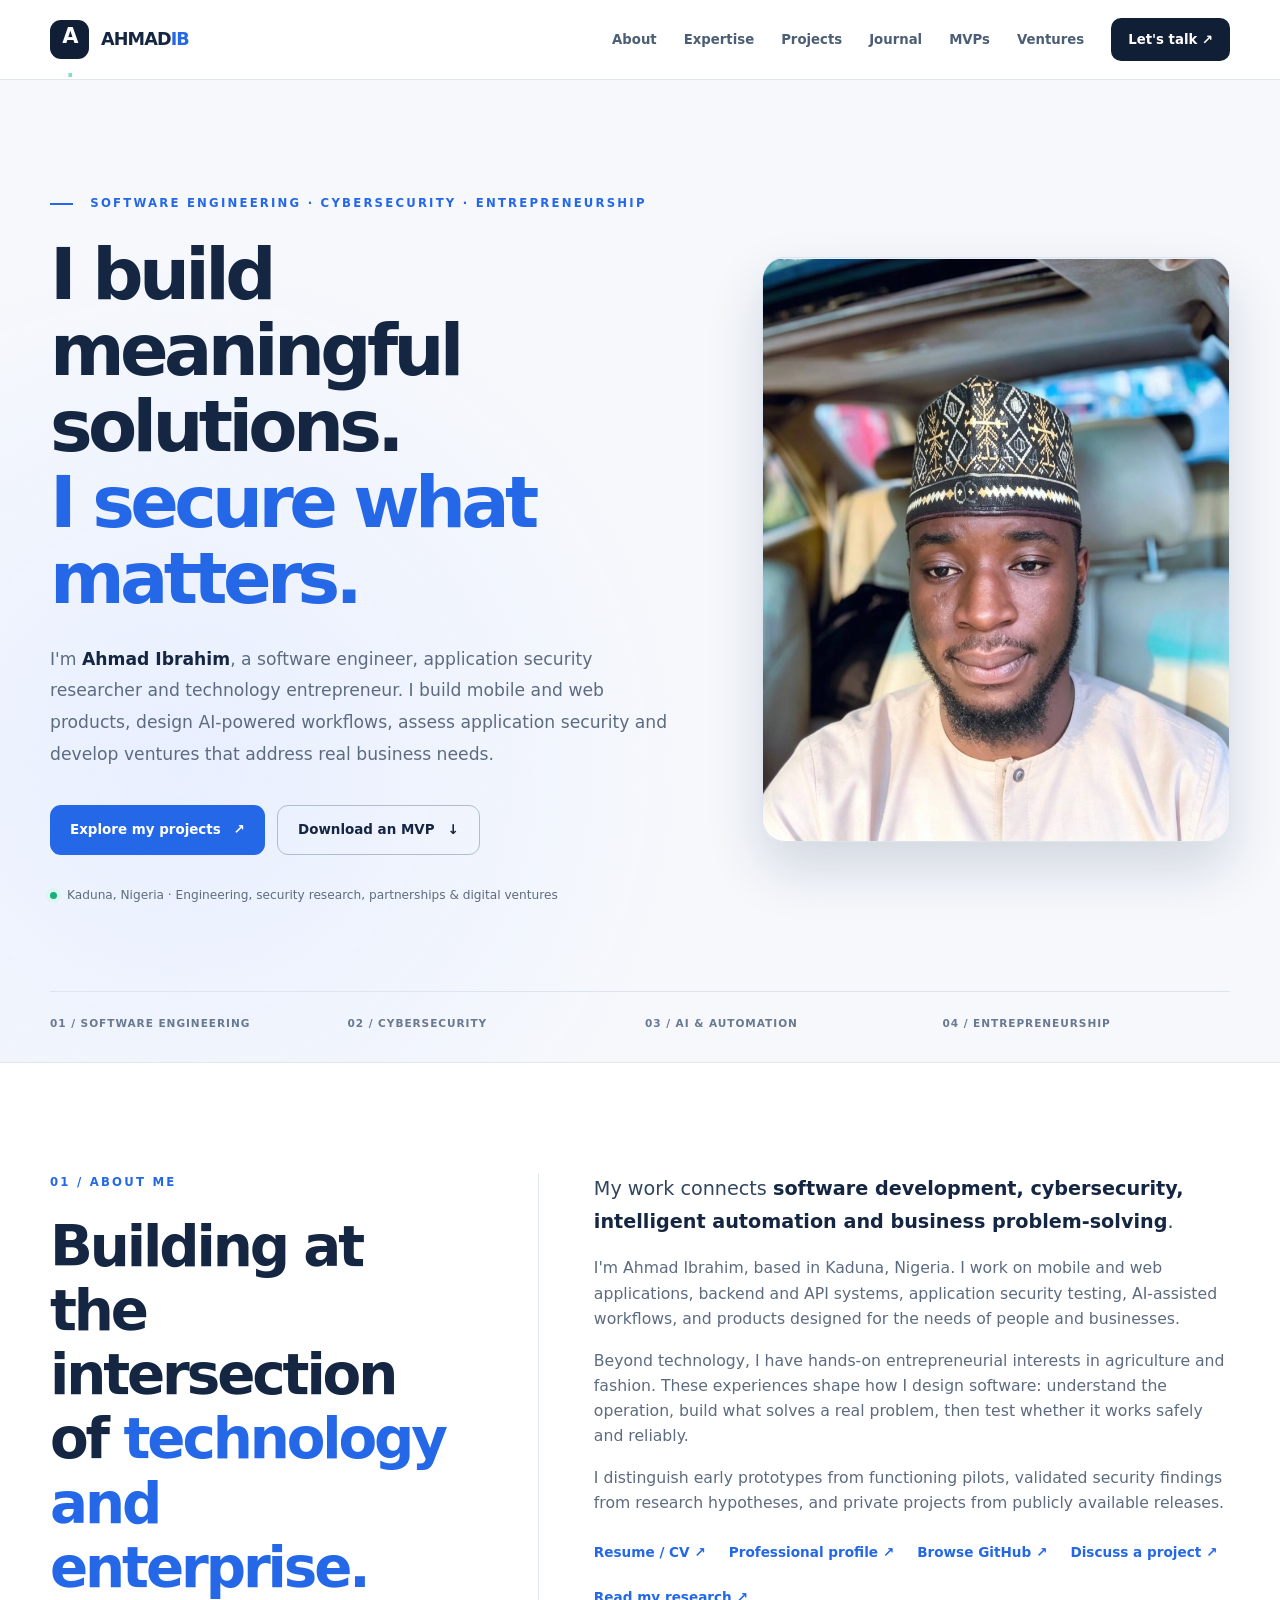
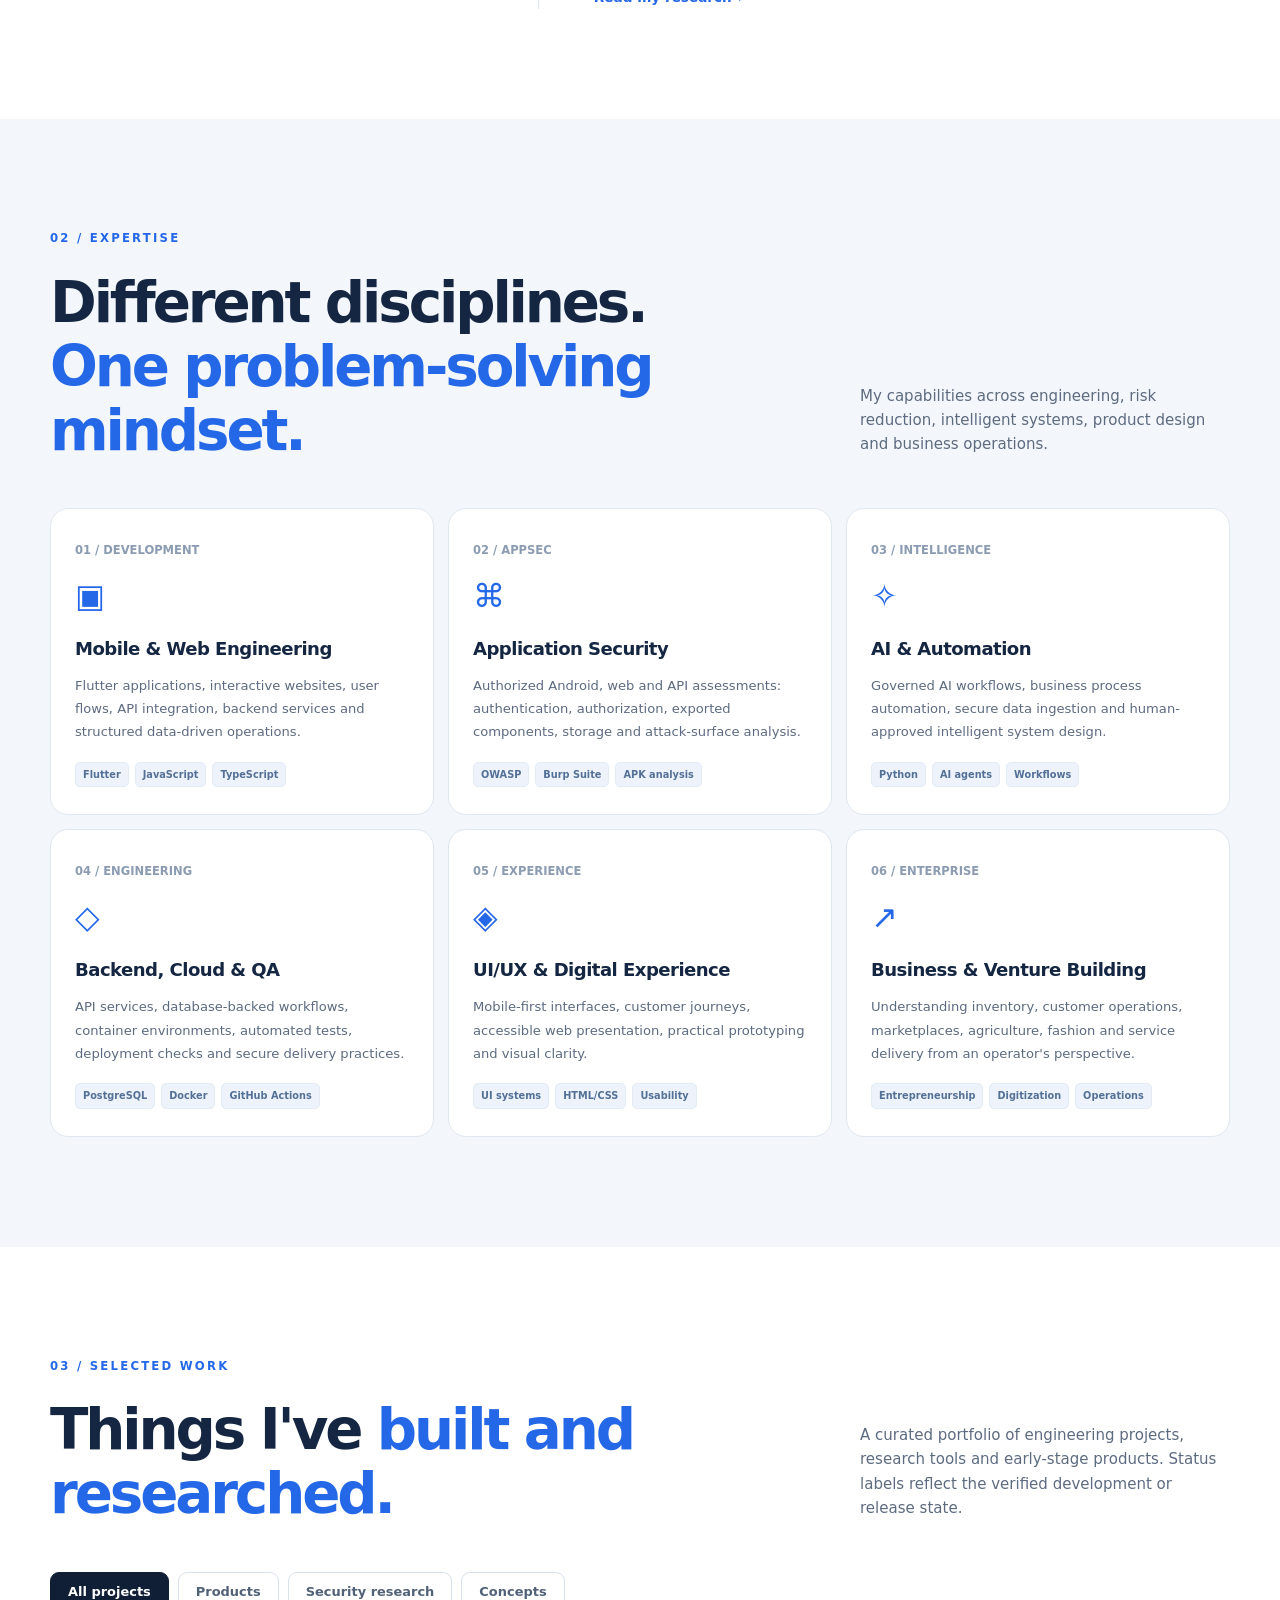
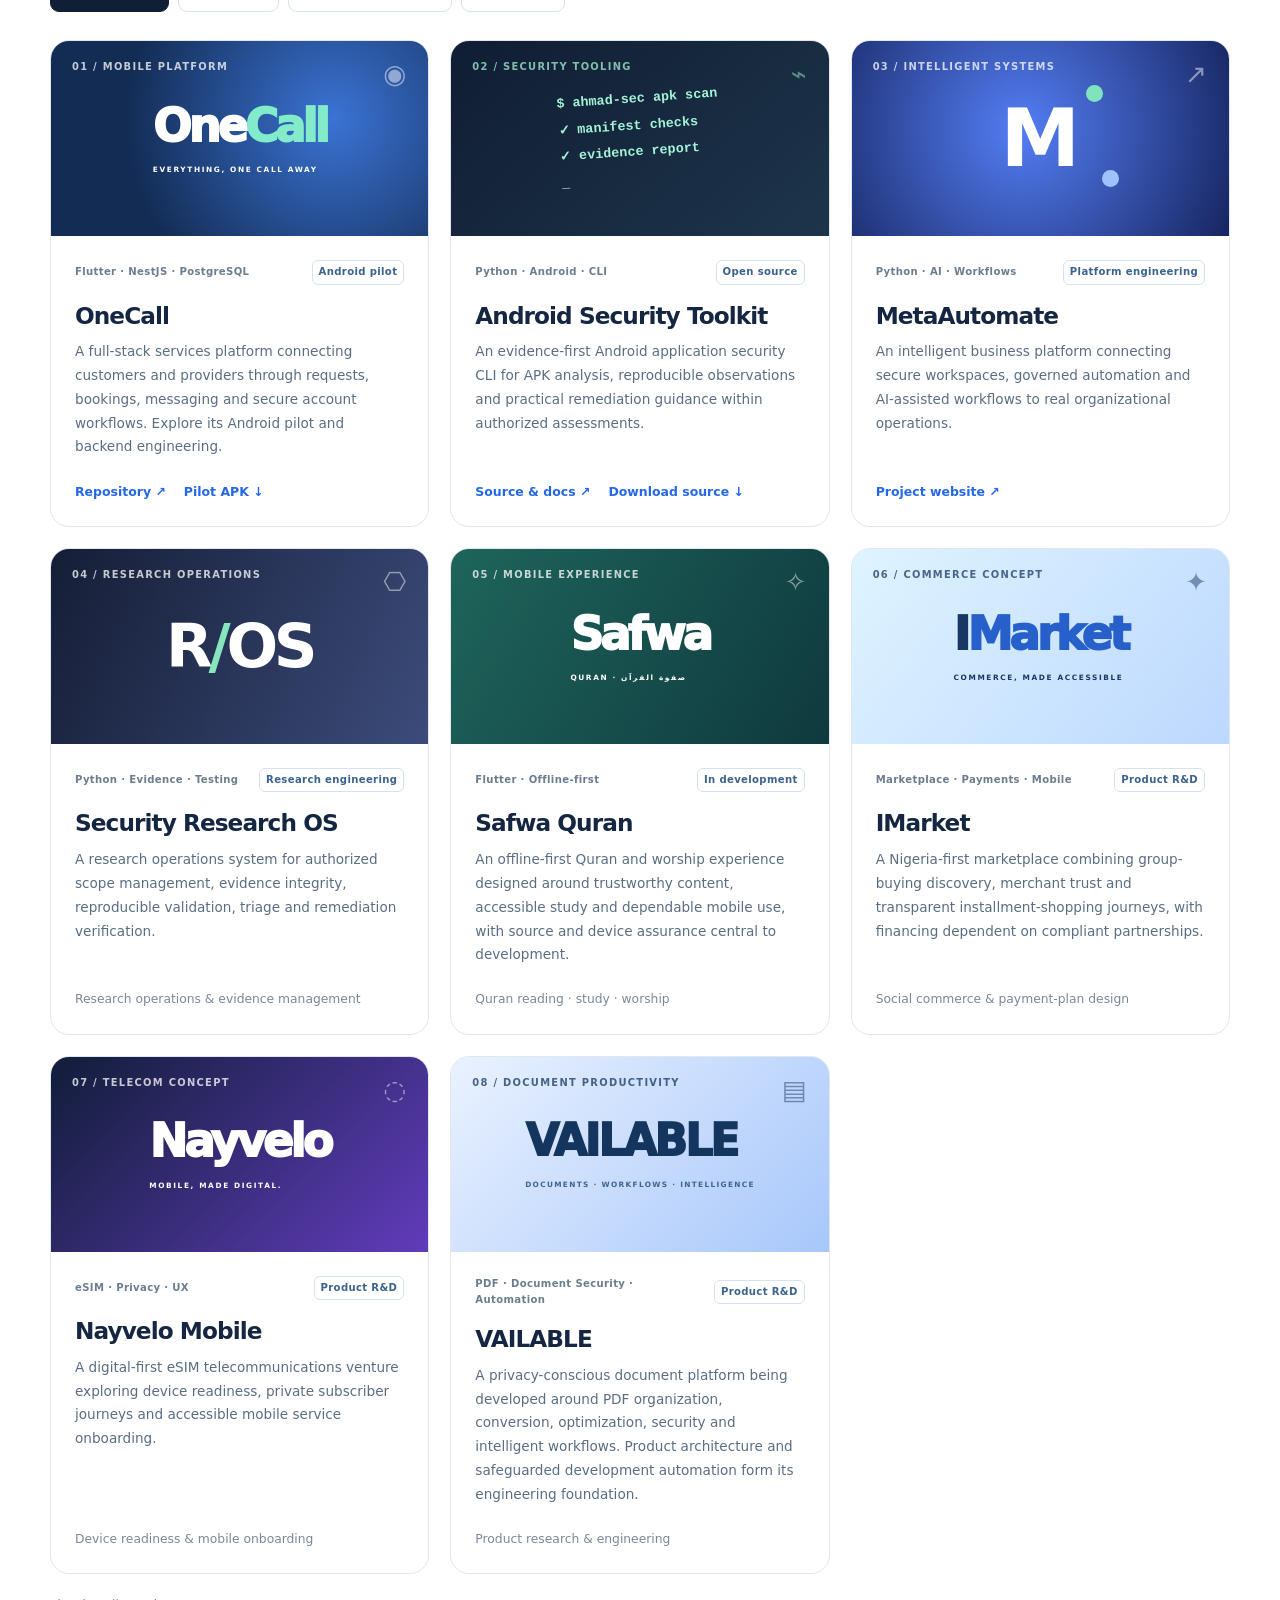
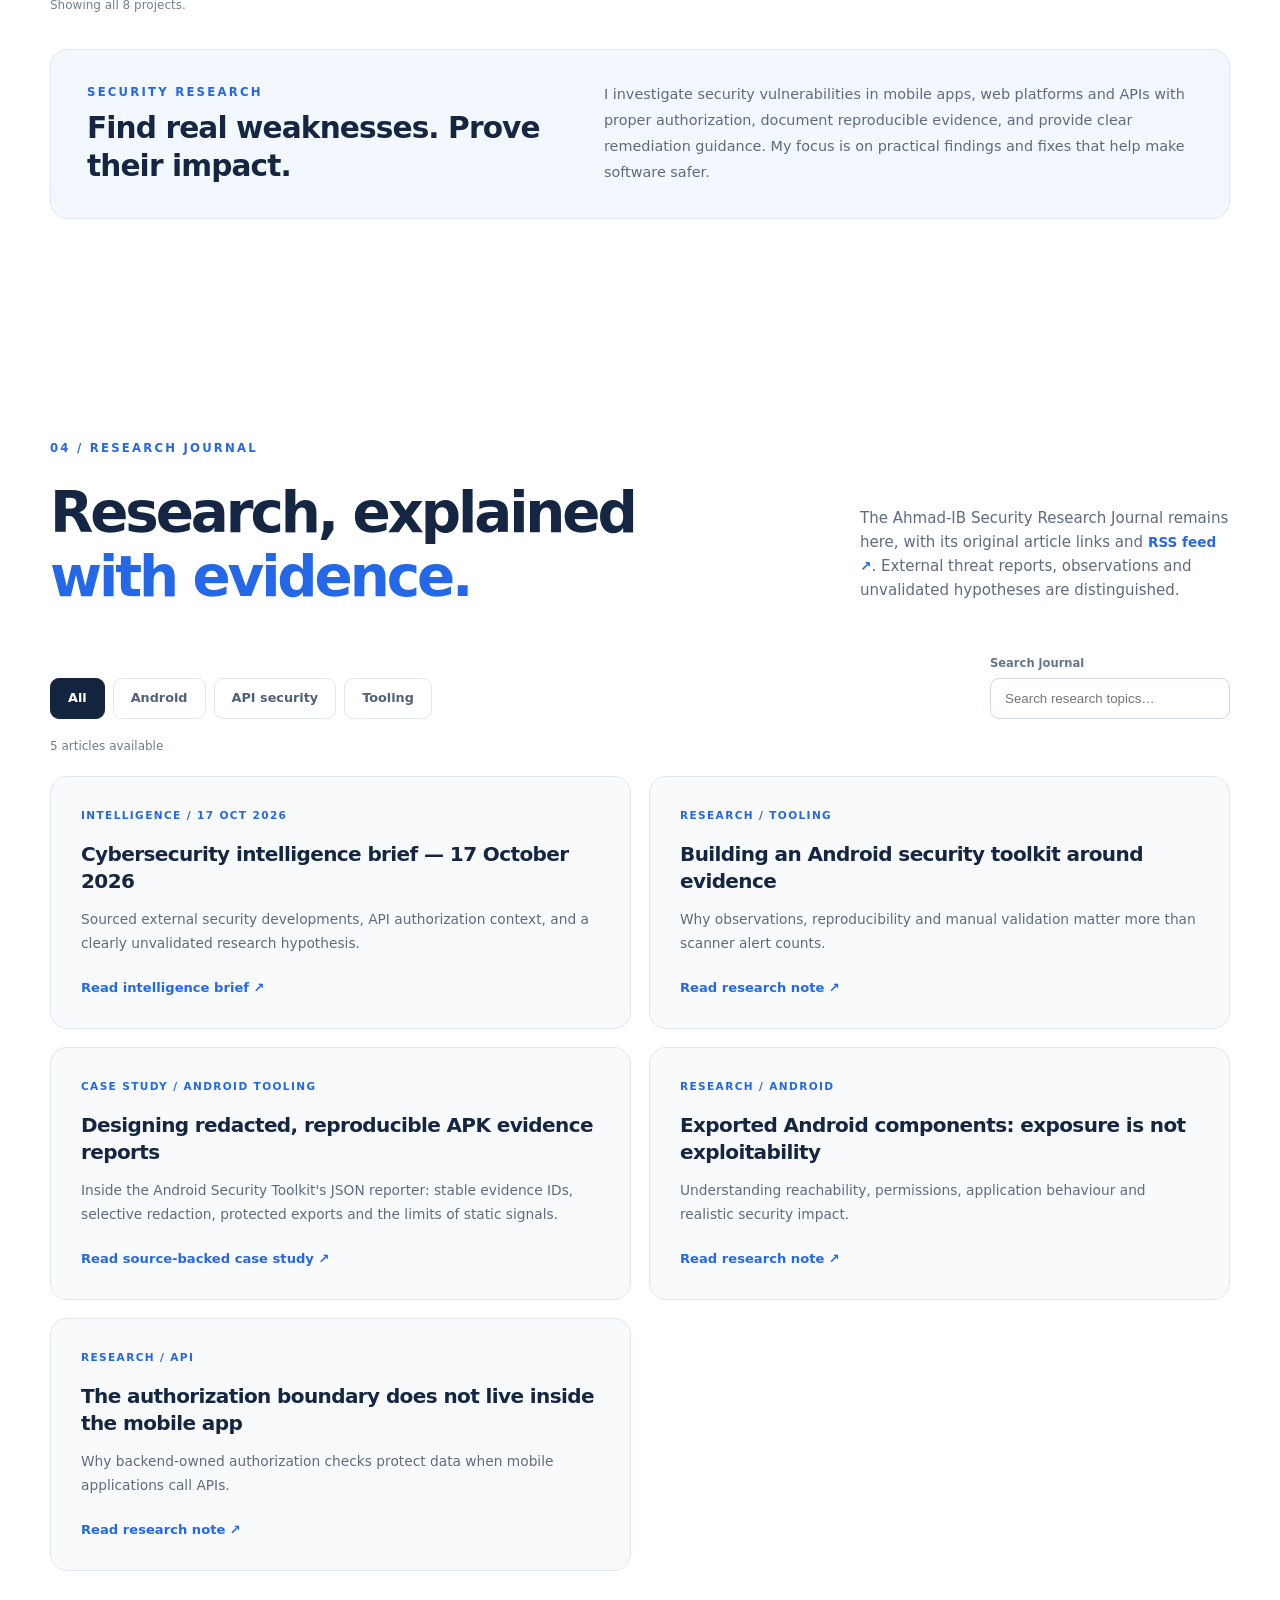
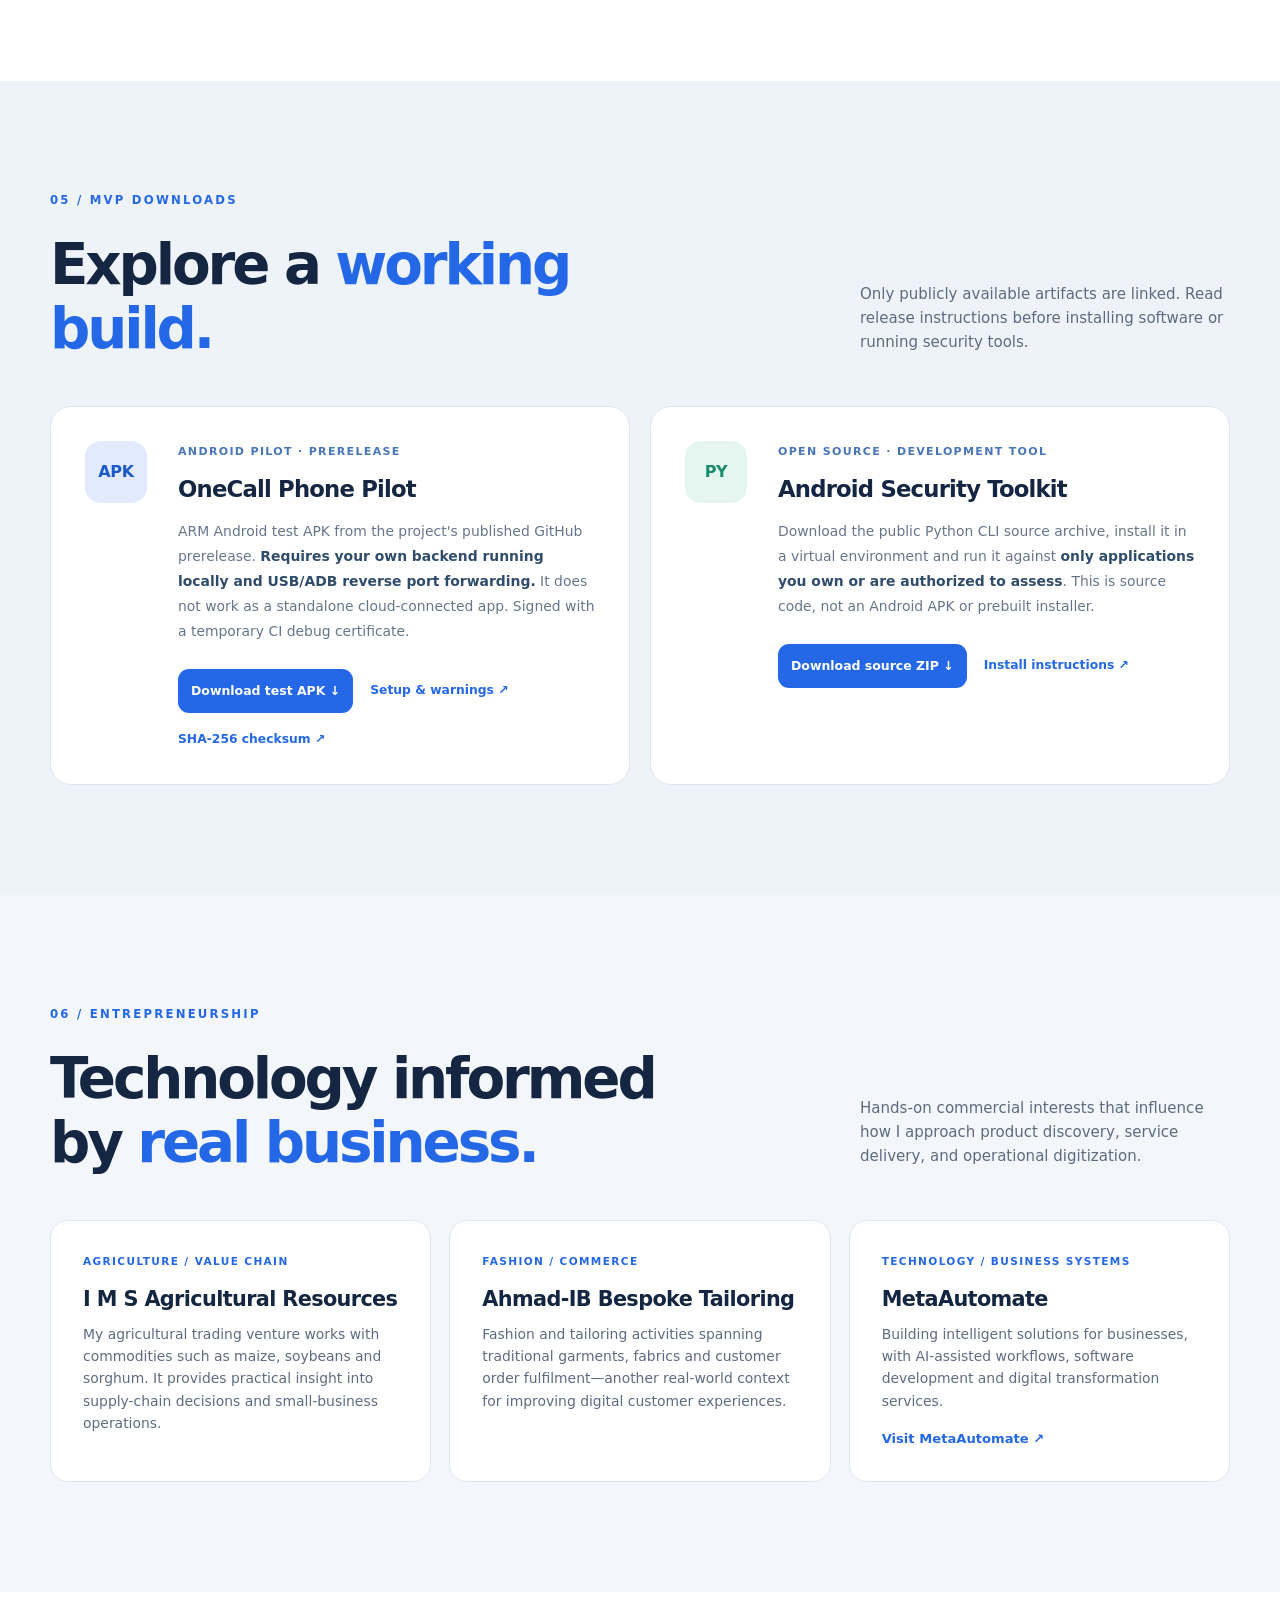
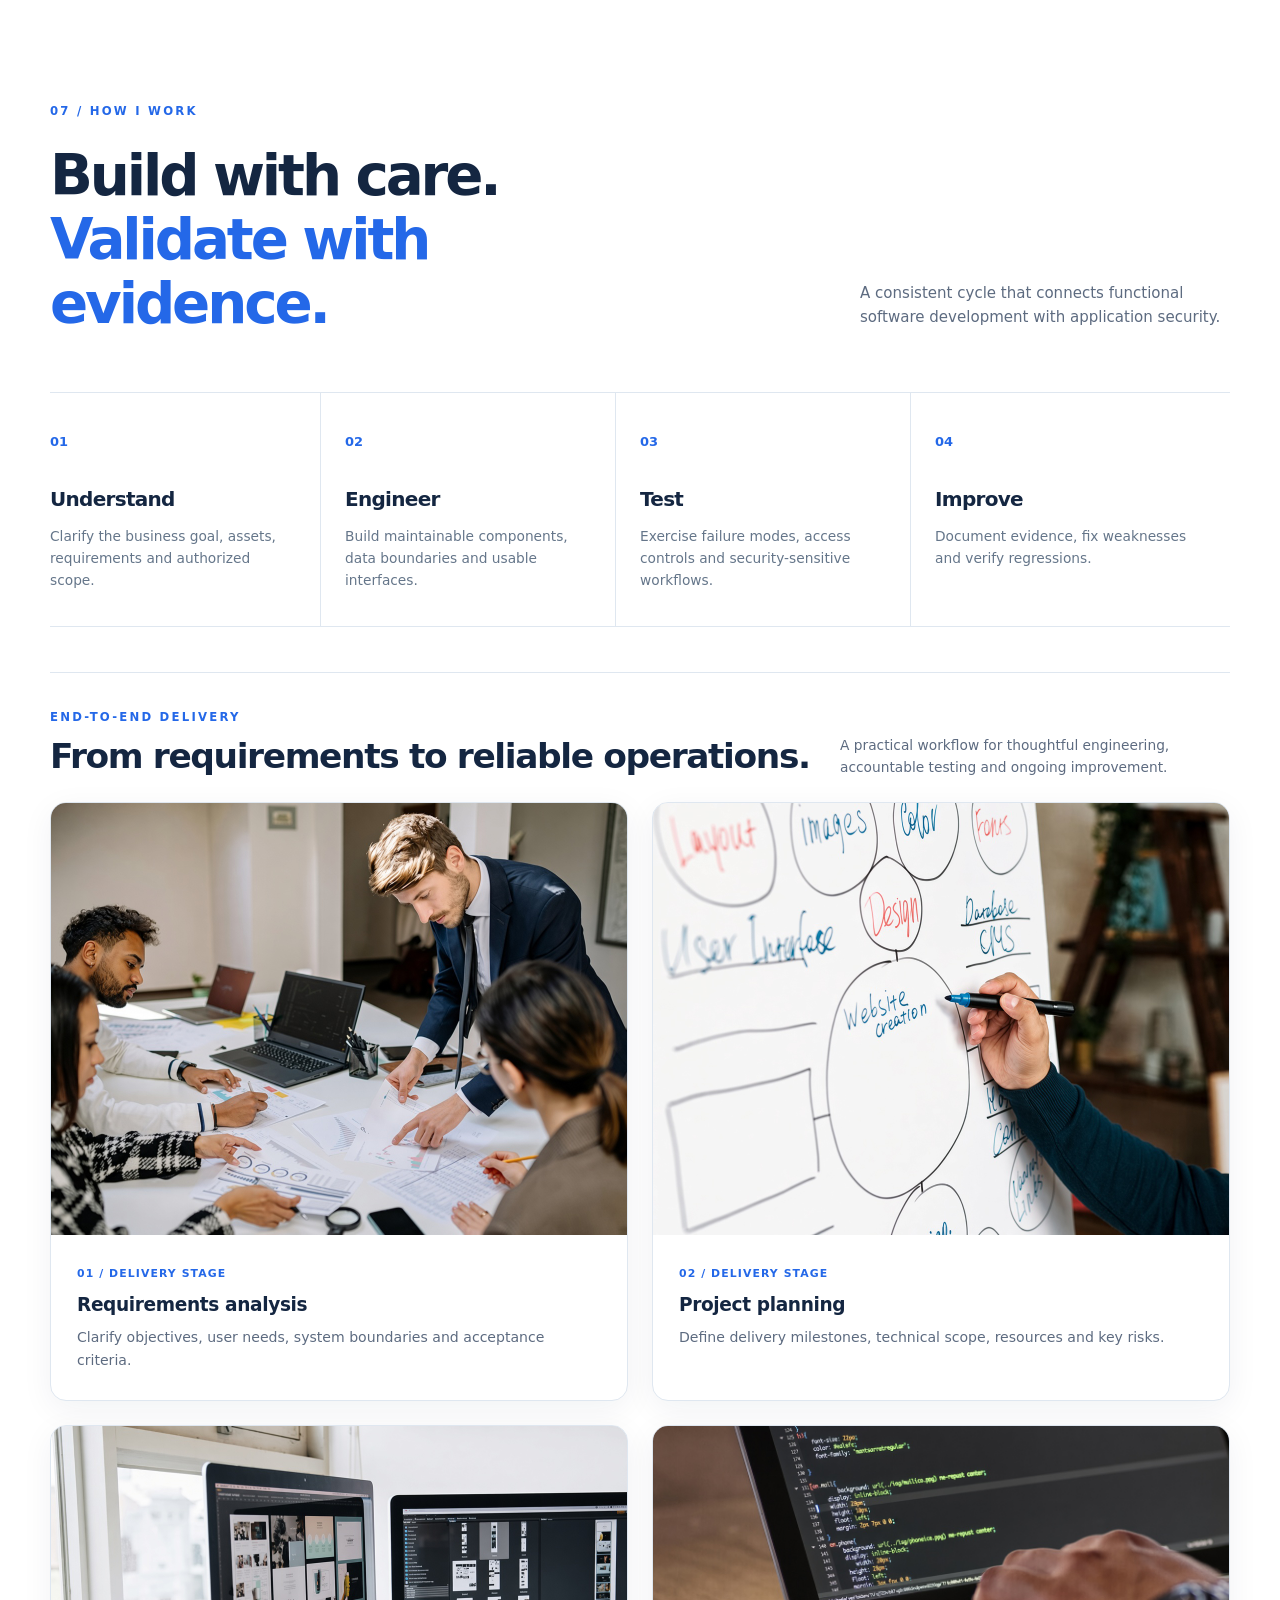
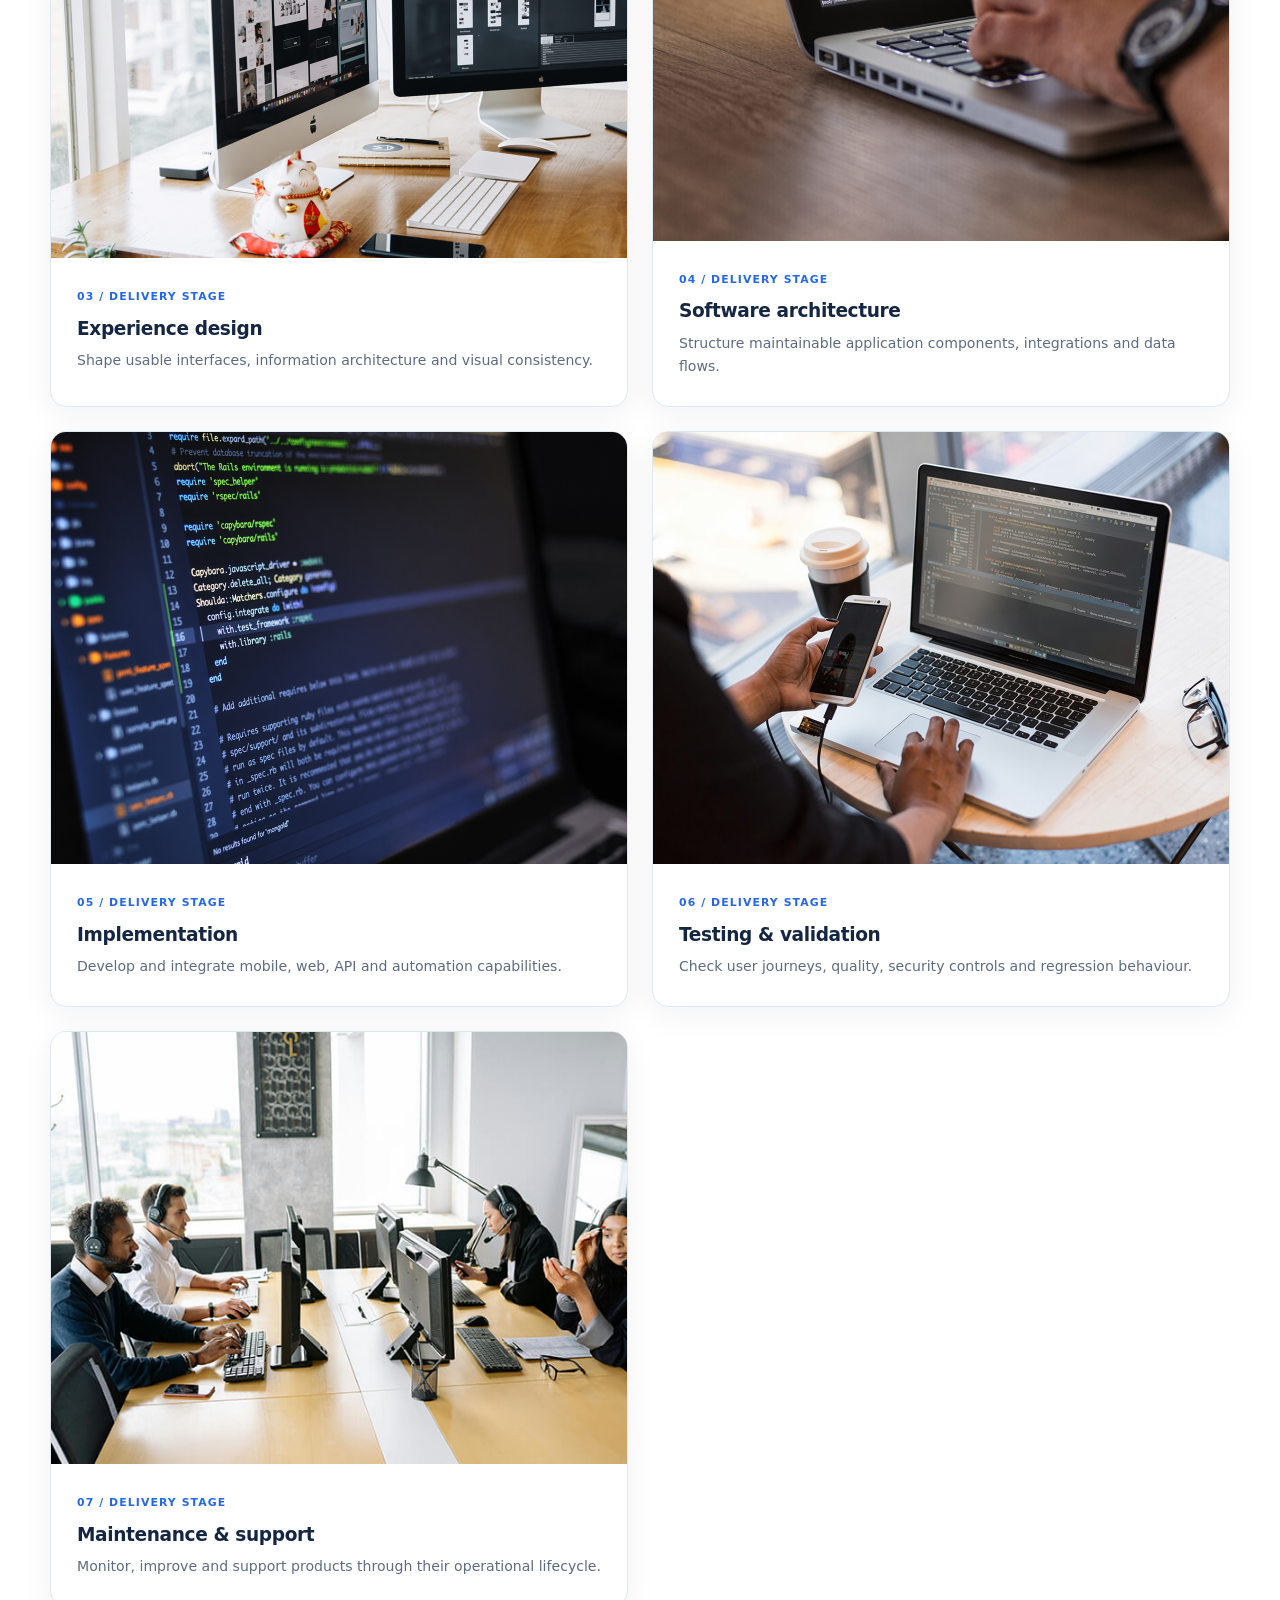
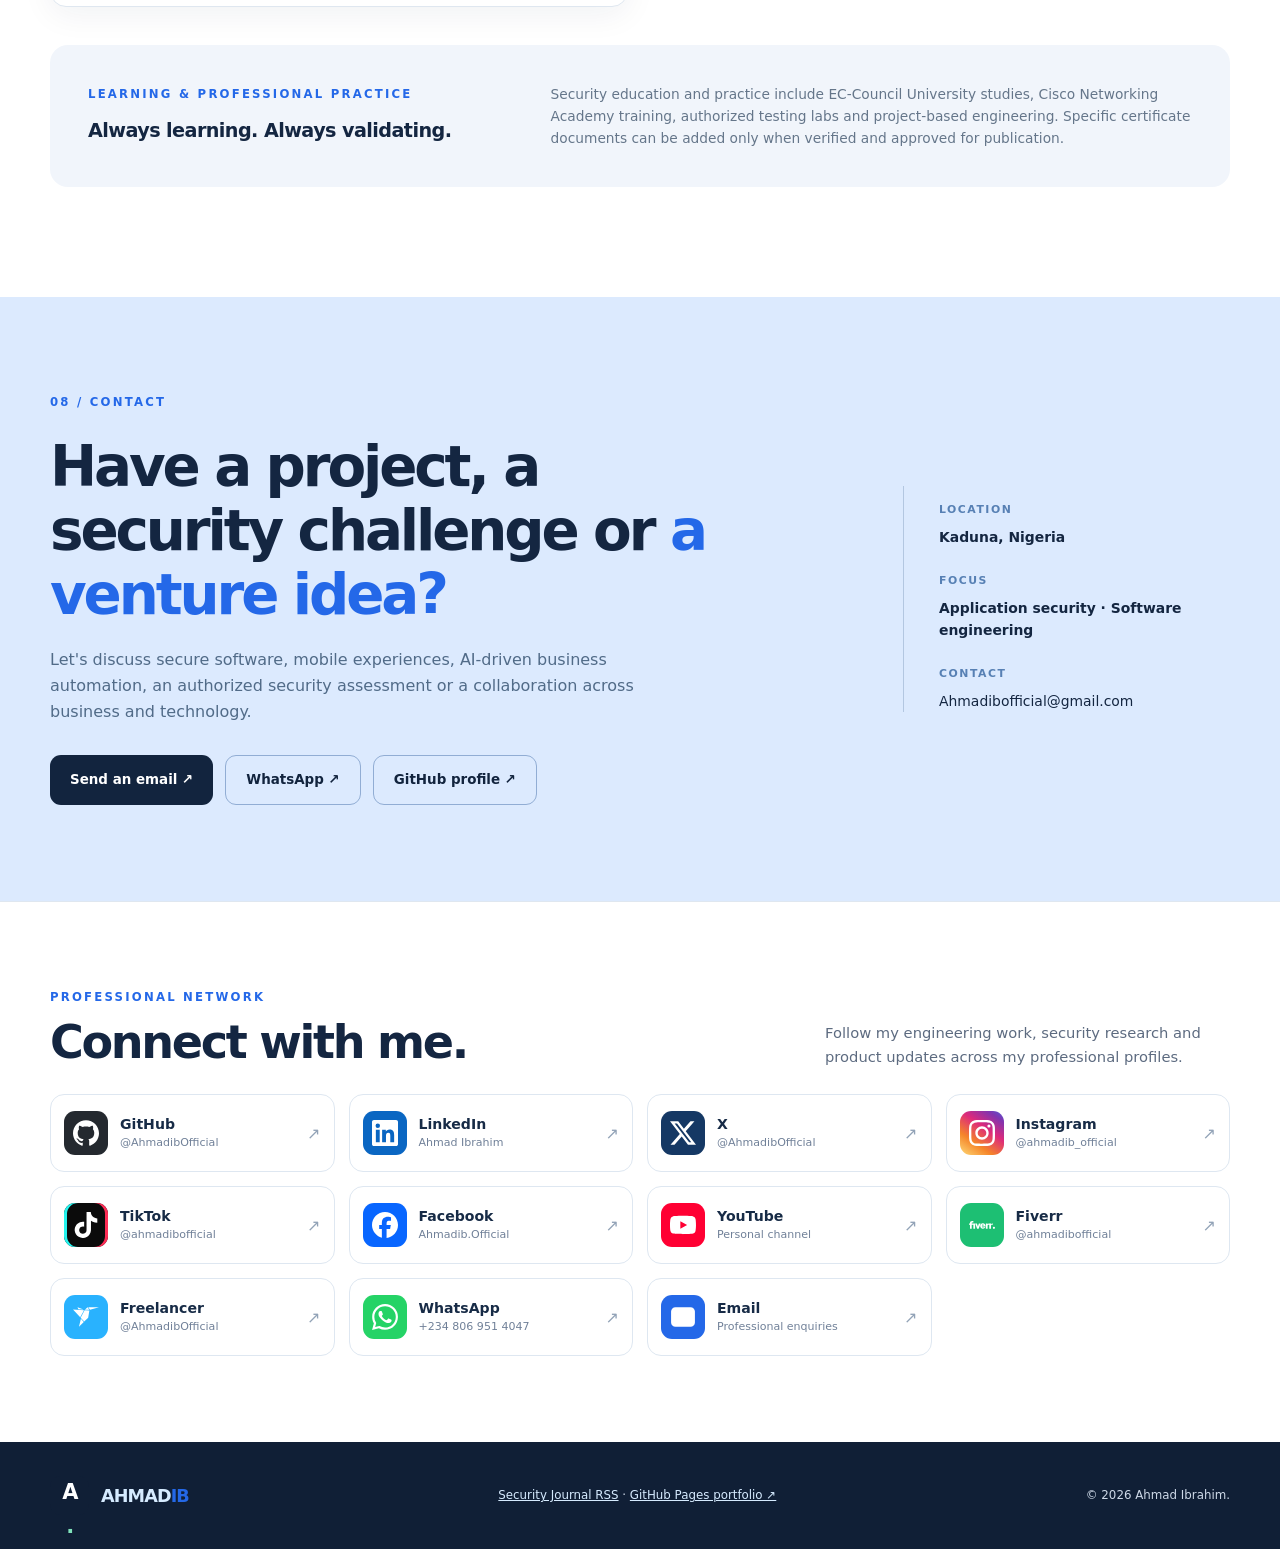
==== commit 95fad569: "research: integrate APK evidence case study into journal and discoverability gates" ====
--- a/publication/index.html
+++ b/publication/index.html
@@ -116,10 +116,11 @@
           </div>
           <label class="journal-search">Search journal <input type="search" data-article-search placeholder="Search research topics…" autocomplete="off"></label>
         </div>
-        <p class="journal-count" id="article-count" role="status" aria-live="polite">4 articles available</p>
+        <p class="journal-count" id="article-count" role="status" aria-live="polite">5 articles available</p>
         <div class="journal-grid">
           <article class="journal-card" data-article-card data-category="android" data-search="cybersecurity intelligence brief 17 october 2026 android spyware adfection google scam protections cve api authorization research hypothesis"><span class="journal-type">INTELLIGENCE / 17 OCT 2026</span><h3>Cybersecurity intelligence brief — 17 October 2026</h3><p>Sourced external security developments, API authorization context, and a clearly unvalidated research hypothesis.</p><a href="articles/intelligence-2026-10-17.html">Read intelligence brief ↗</a></article>
           <article class="journal-card" data-article-card data-category="tooling" data-search="building android security toolkit evidence not alerts reproducible apk analysis python CLI"><span class="journal-type">RESEARCH / TOOLING</span><h3>Building an Android security toolkit around evidence</h3><p>Why observations, reproducibility and manual validation matter more than scanner alert counts.</p><a href="articles/android-security-toolkit.html">Read research note ↗</a></article>
+          <article class="journal-card" data-article-card data-category="tooling" data-search="android apk reproducible redacted json evidence reports deterministic findings python cli manual validation safe export"><span class="journal-type">CASE STUDY / ANDROID TOOLING</span><h3>Designing redacted, reproducible APK evidence reports</h3><p>Inside the Android Security Toolkit's JSON reporter: stable evidence IDs, selective redaction, protected exports and the limits of static signals.</p><a href="articles/redacted-apk-evidence-reports.html">Read source-backed case study ↗</a></article>
           <article class="journal-card" data-article-card data-category="android" data-search="exported android components reachability exploitability permissions activities services receivers content providers"><span class="journal-type">RESEARCH / ANDROID</span><h3>Exported Android components: exposure is not exploitability</h3><p>Understanding reachability, permissions, application behaviour and realistic security impact.</p><a href="articles/exported-android-components.html">Read research note ↗</a></article>
           <article class="journal-card" data-article-card data-category="api" data-search="authorization boundary backend api mobile app access control owner check"><span class="journal-type">RESEARCH / API</span><h3>The authorization boundary does not live inside the mobile app</h3><p>Why backend-owned authorization checks protect data when mobile applications call APIs.</p><a href="articles/api-authorization-boundaries.html">Read research note ↗</a></article>
         </div>
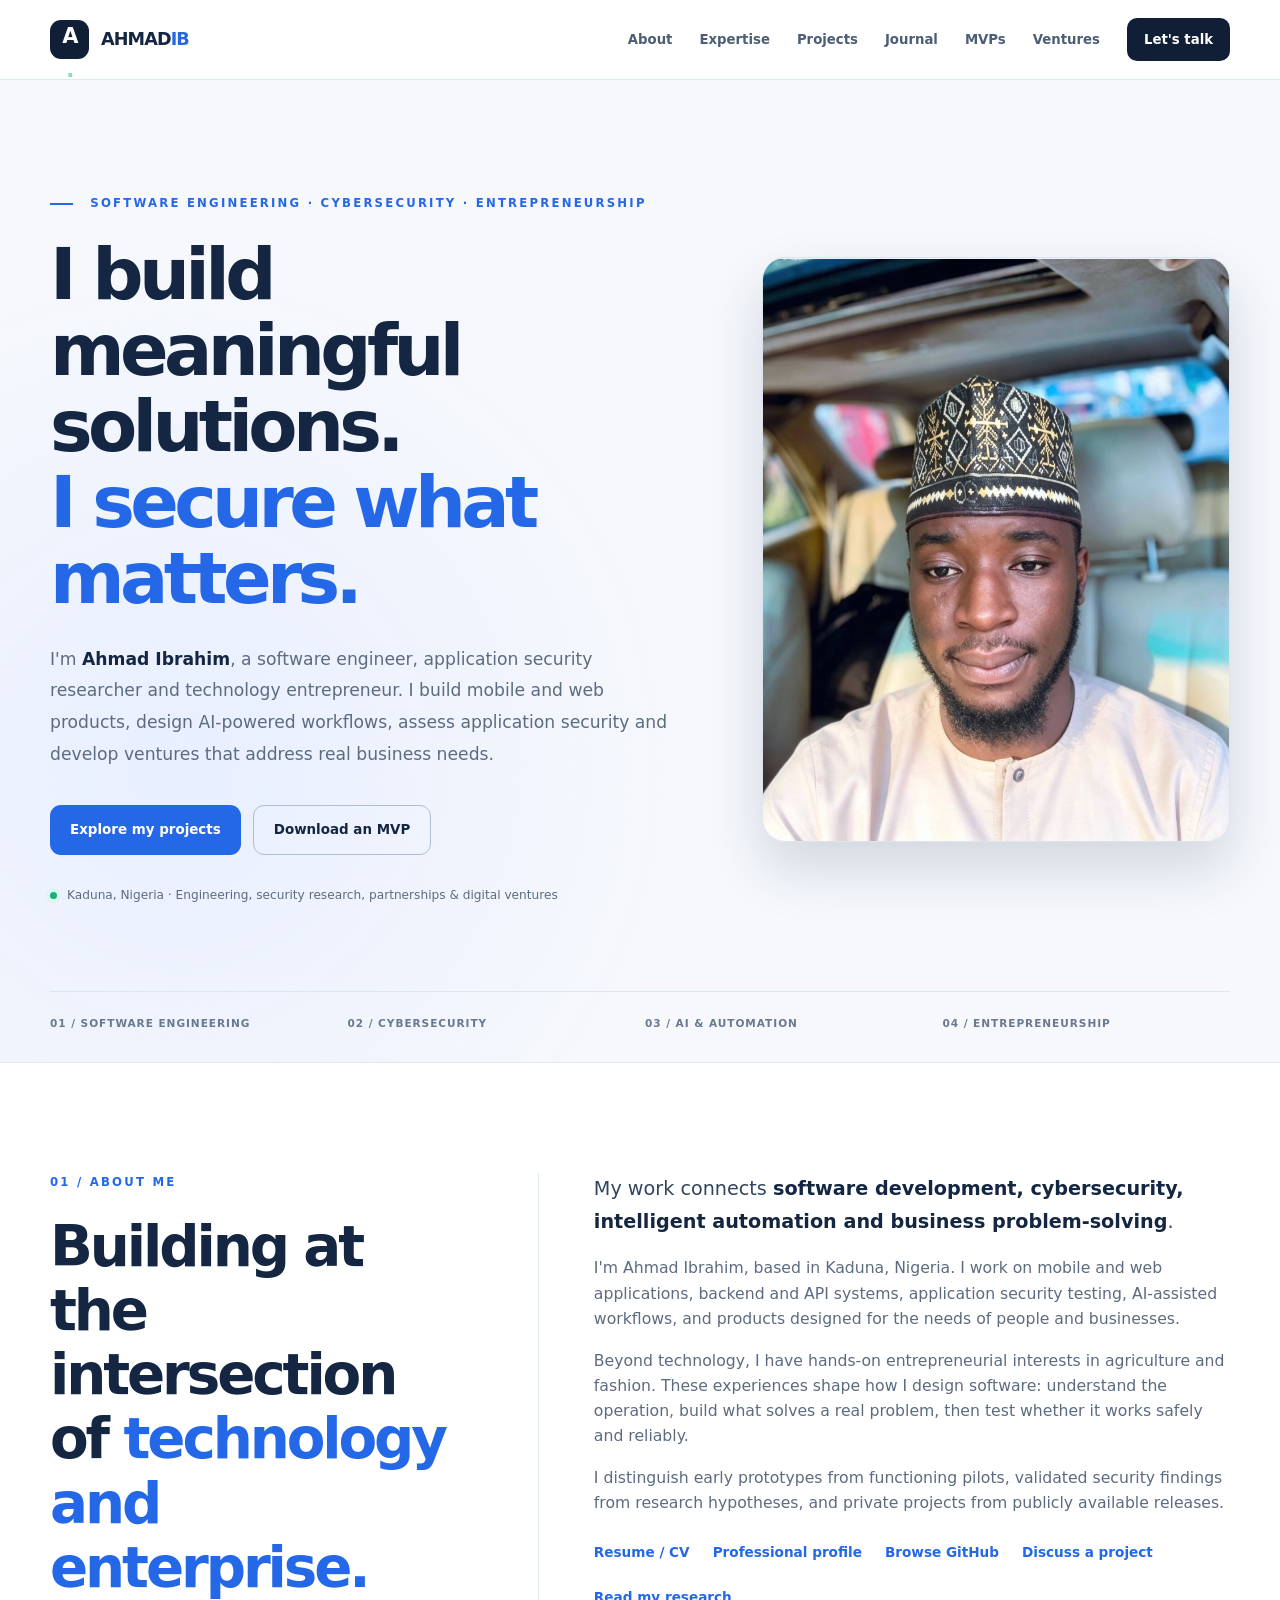
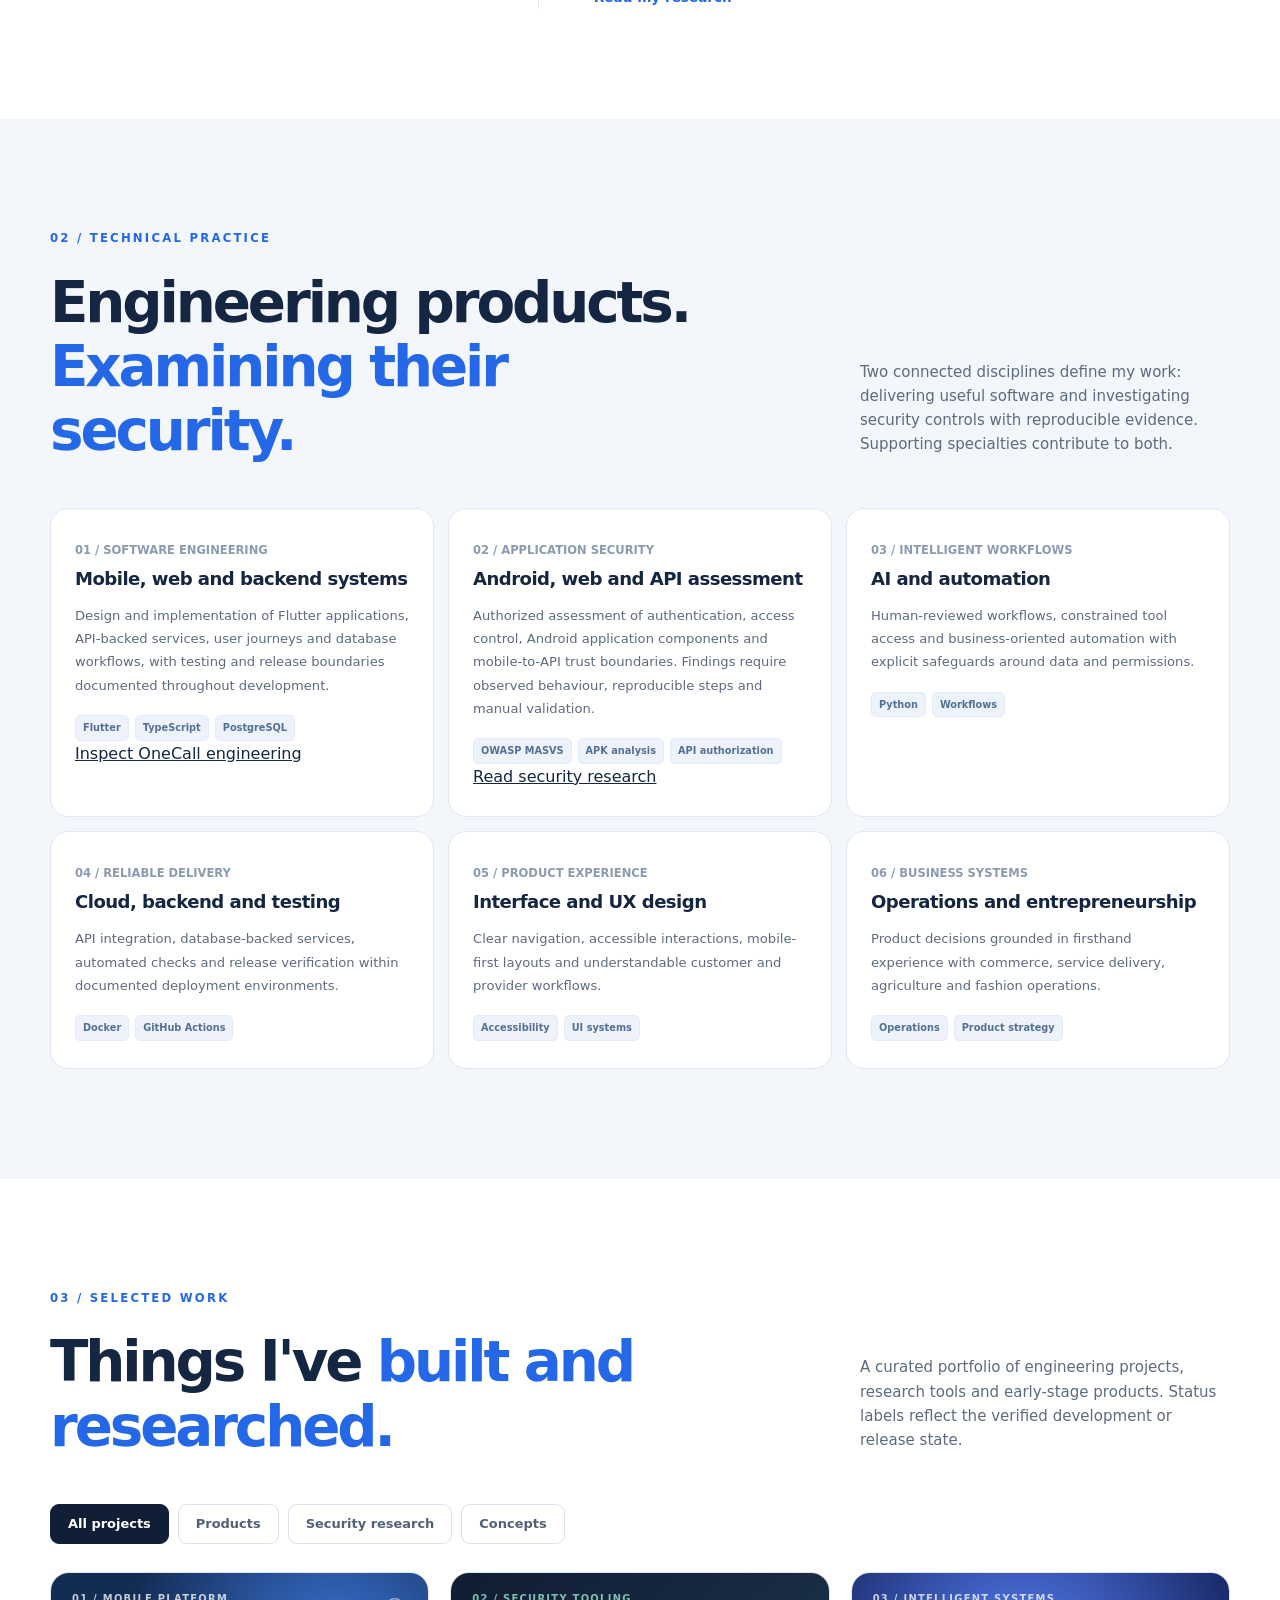
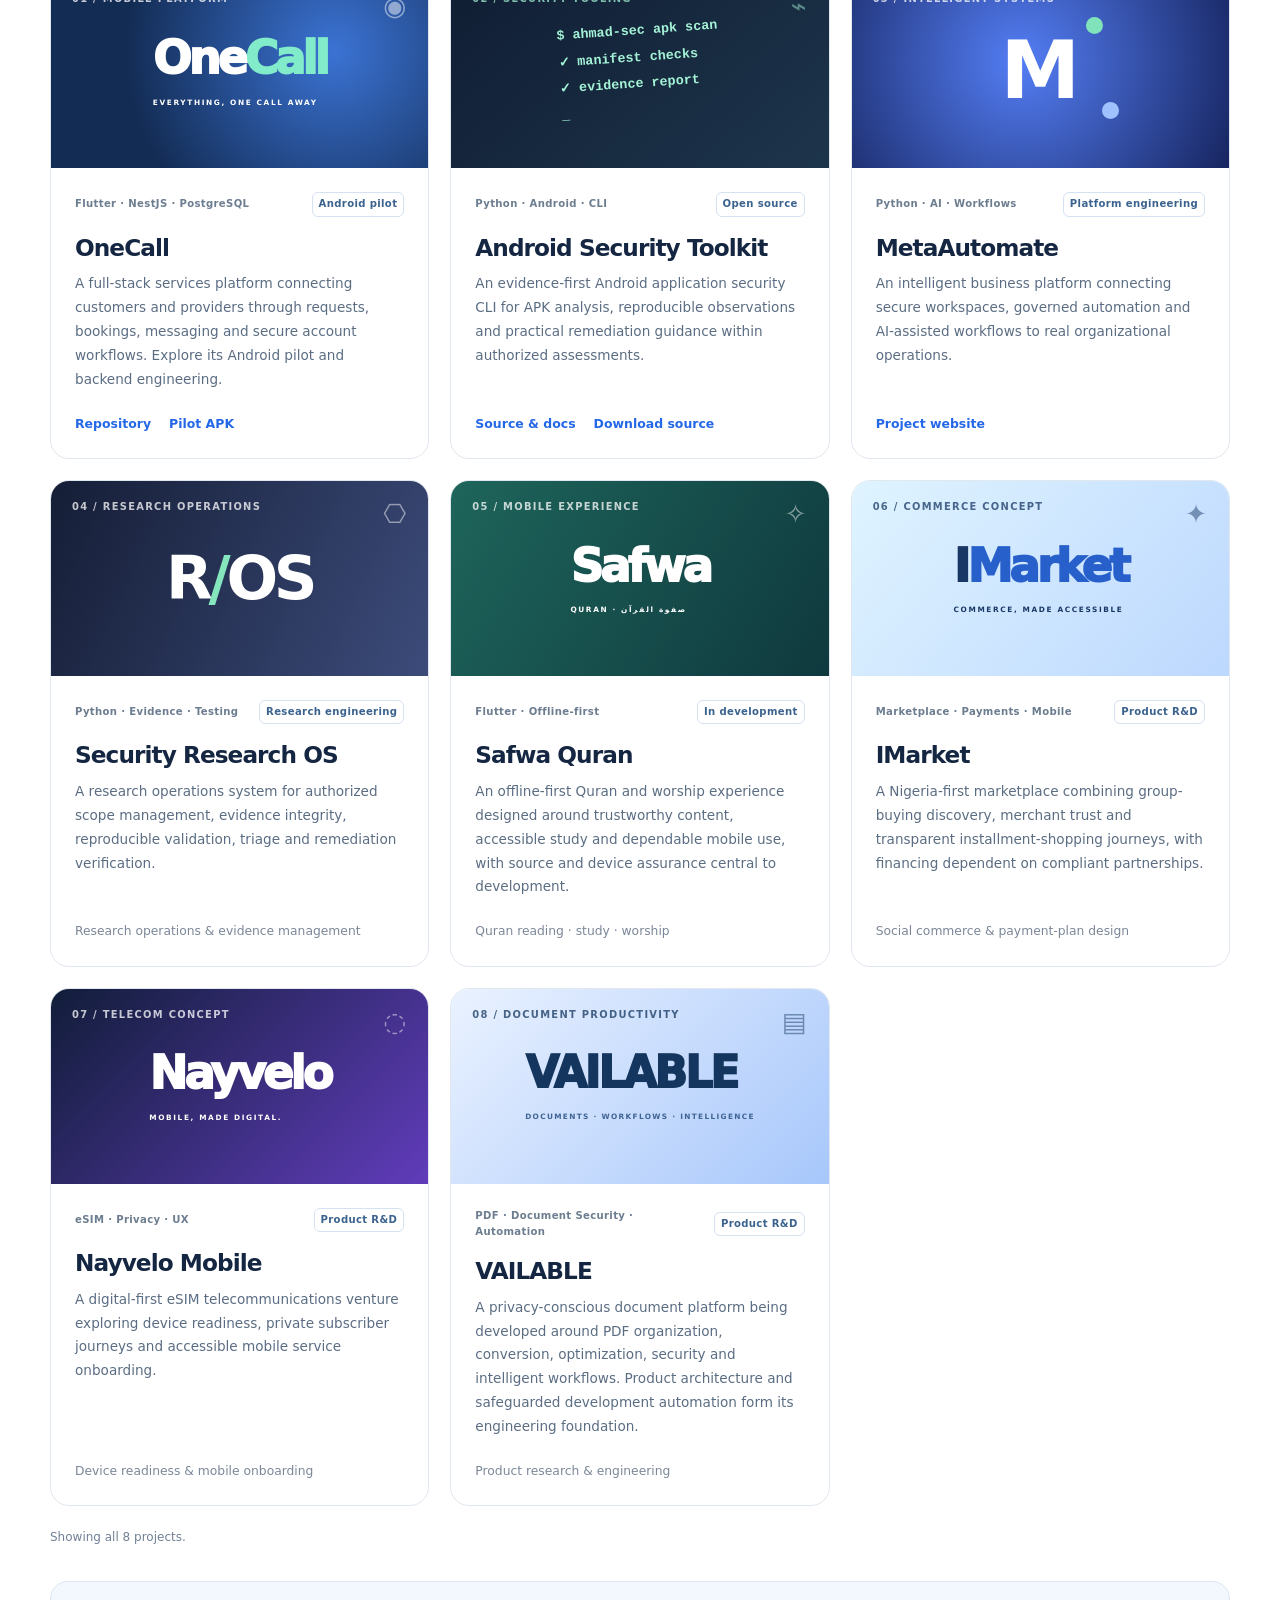
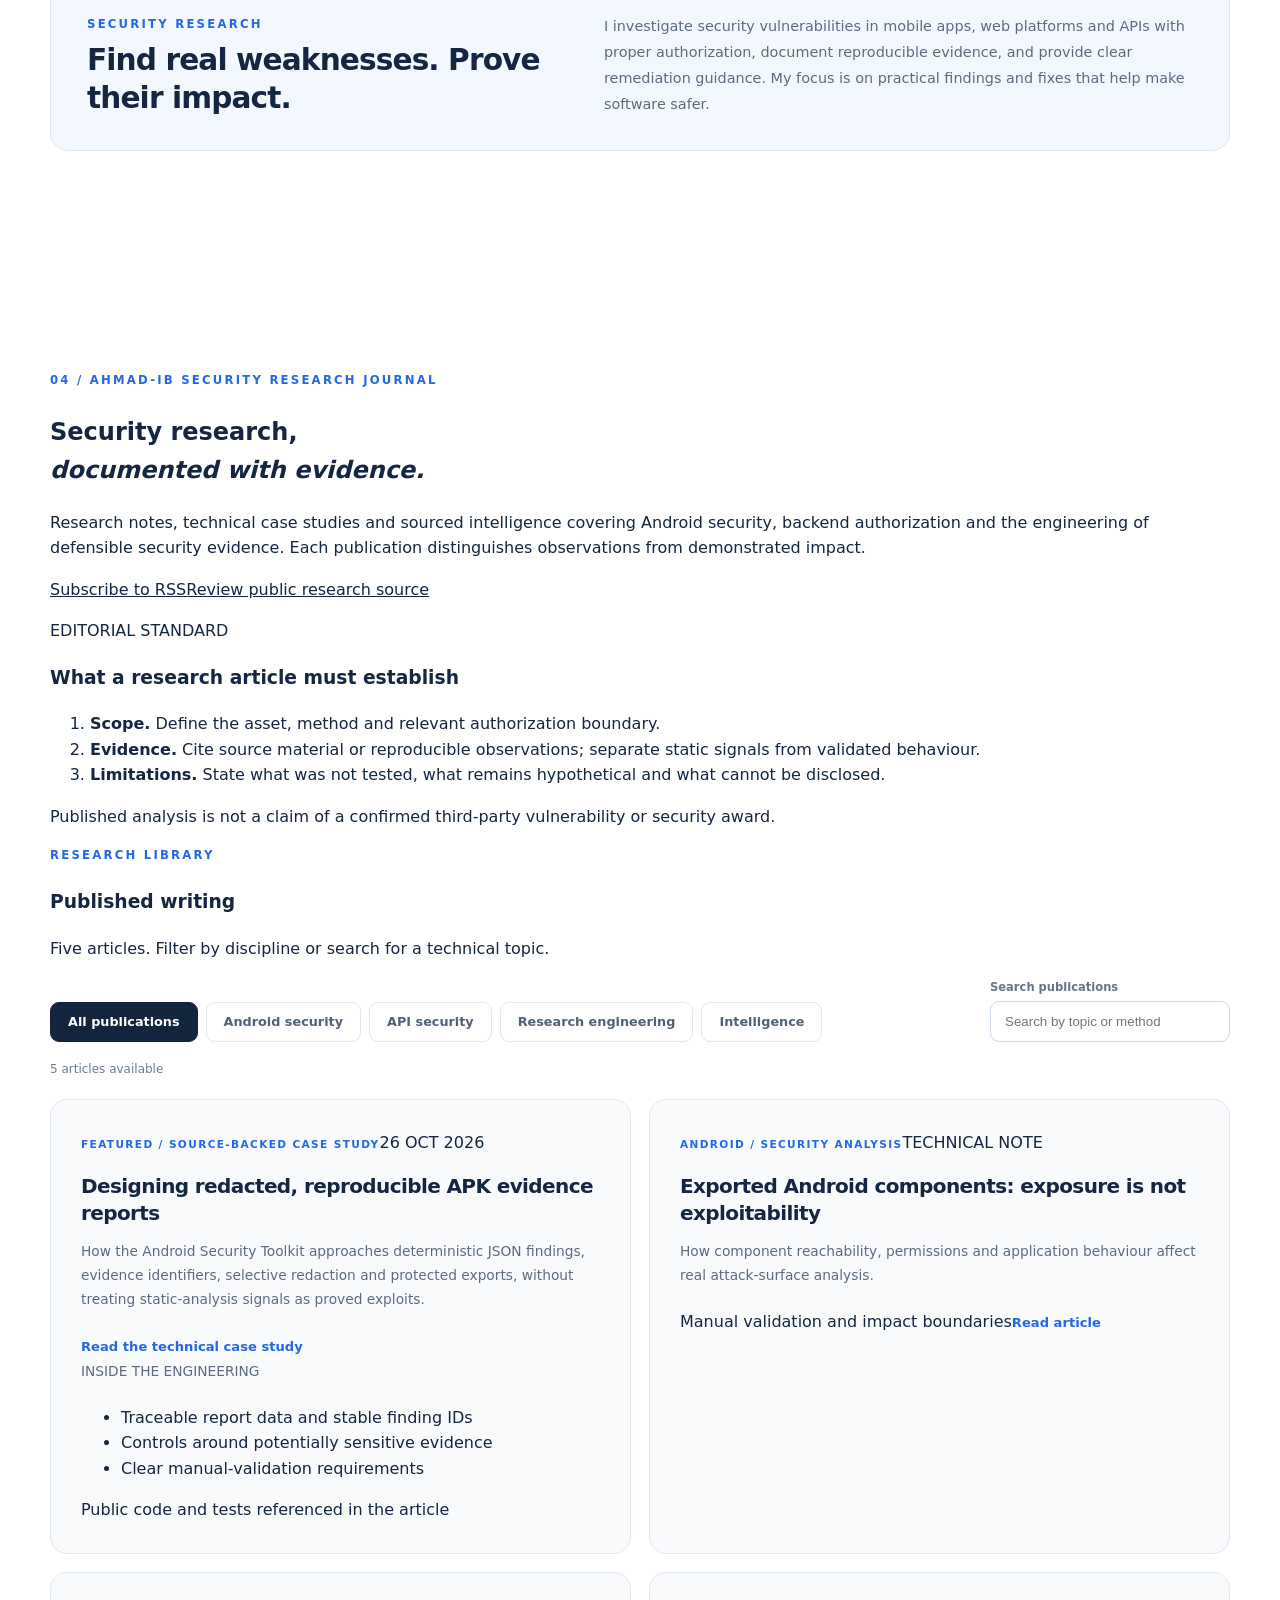
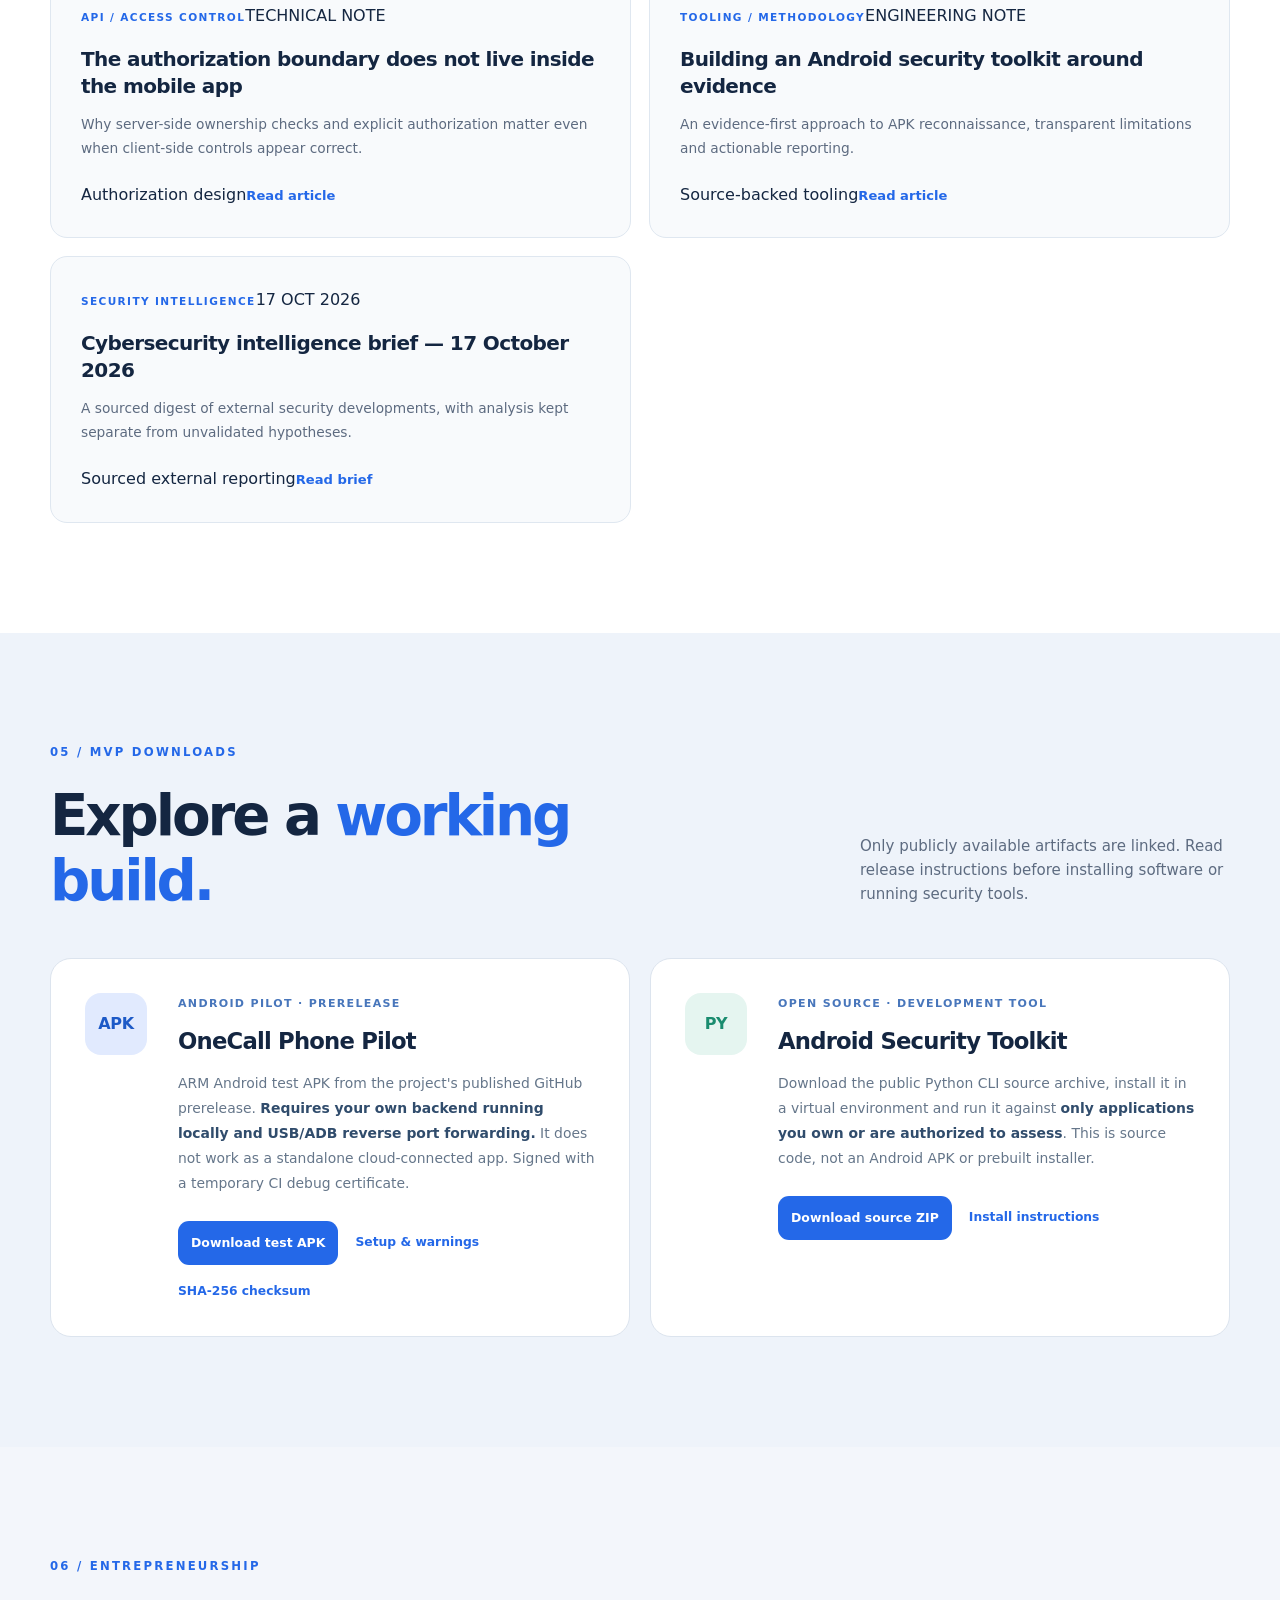
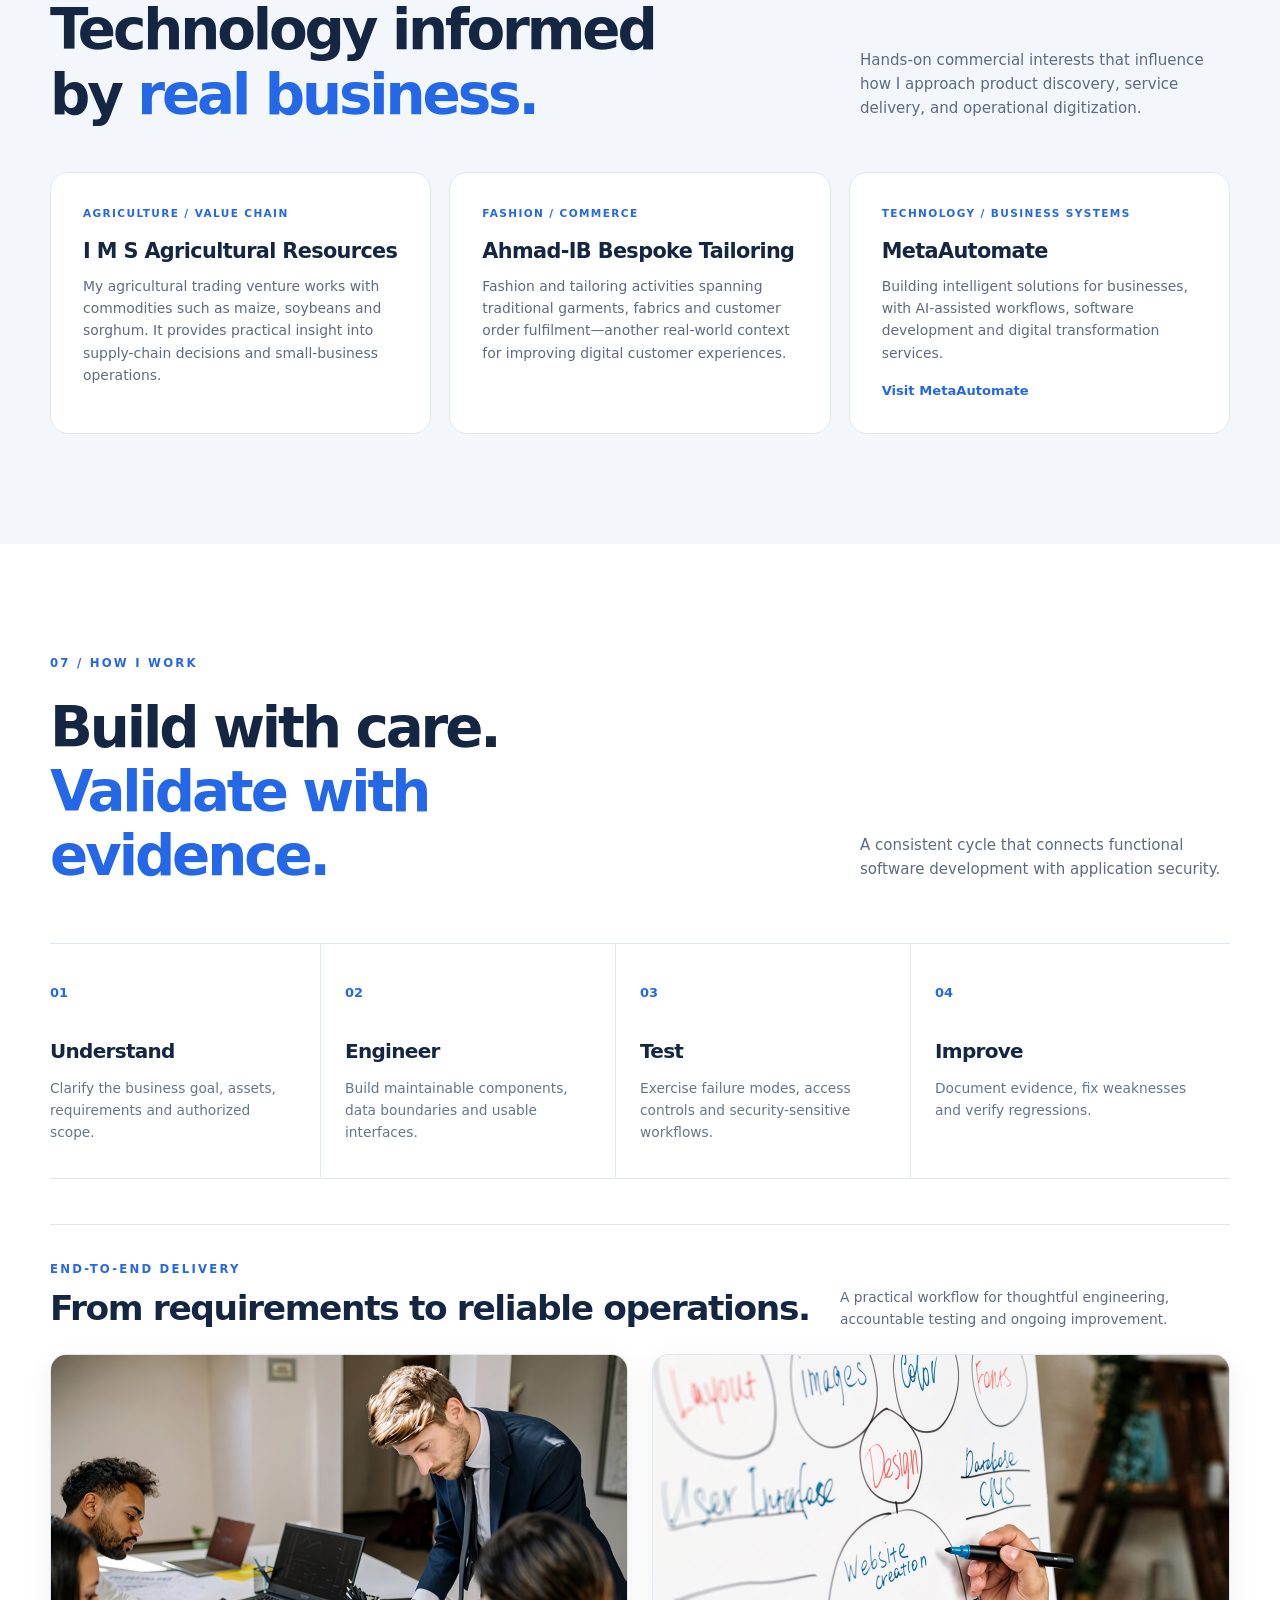
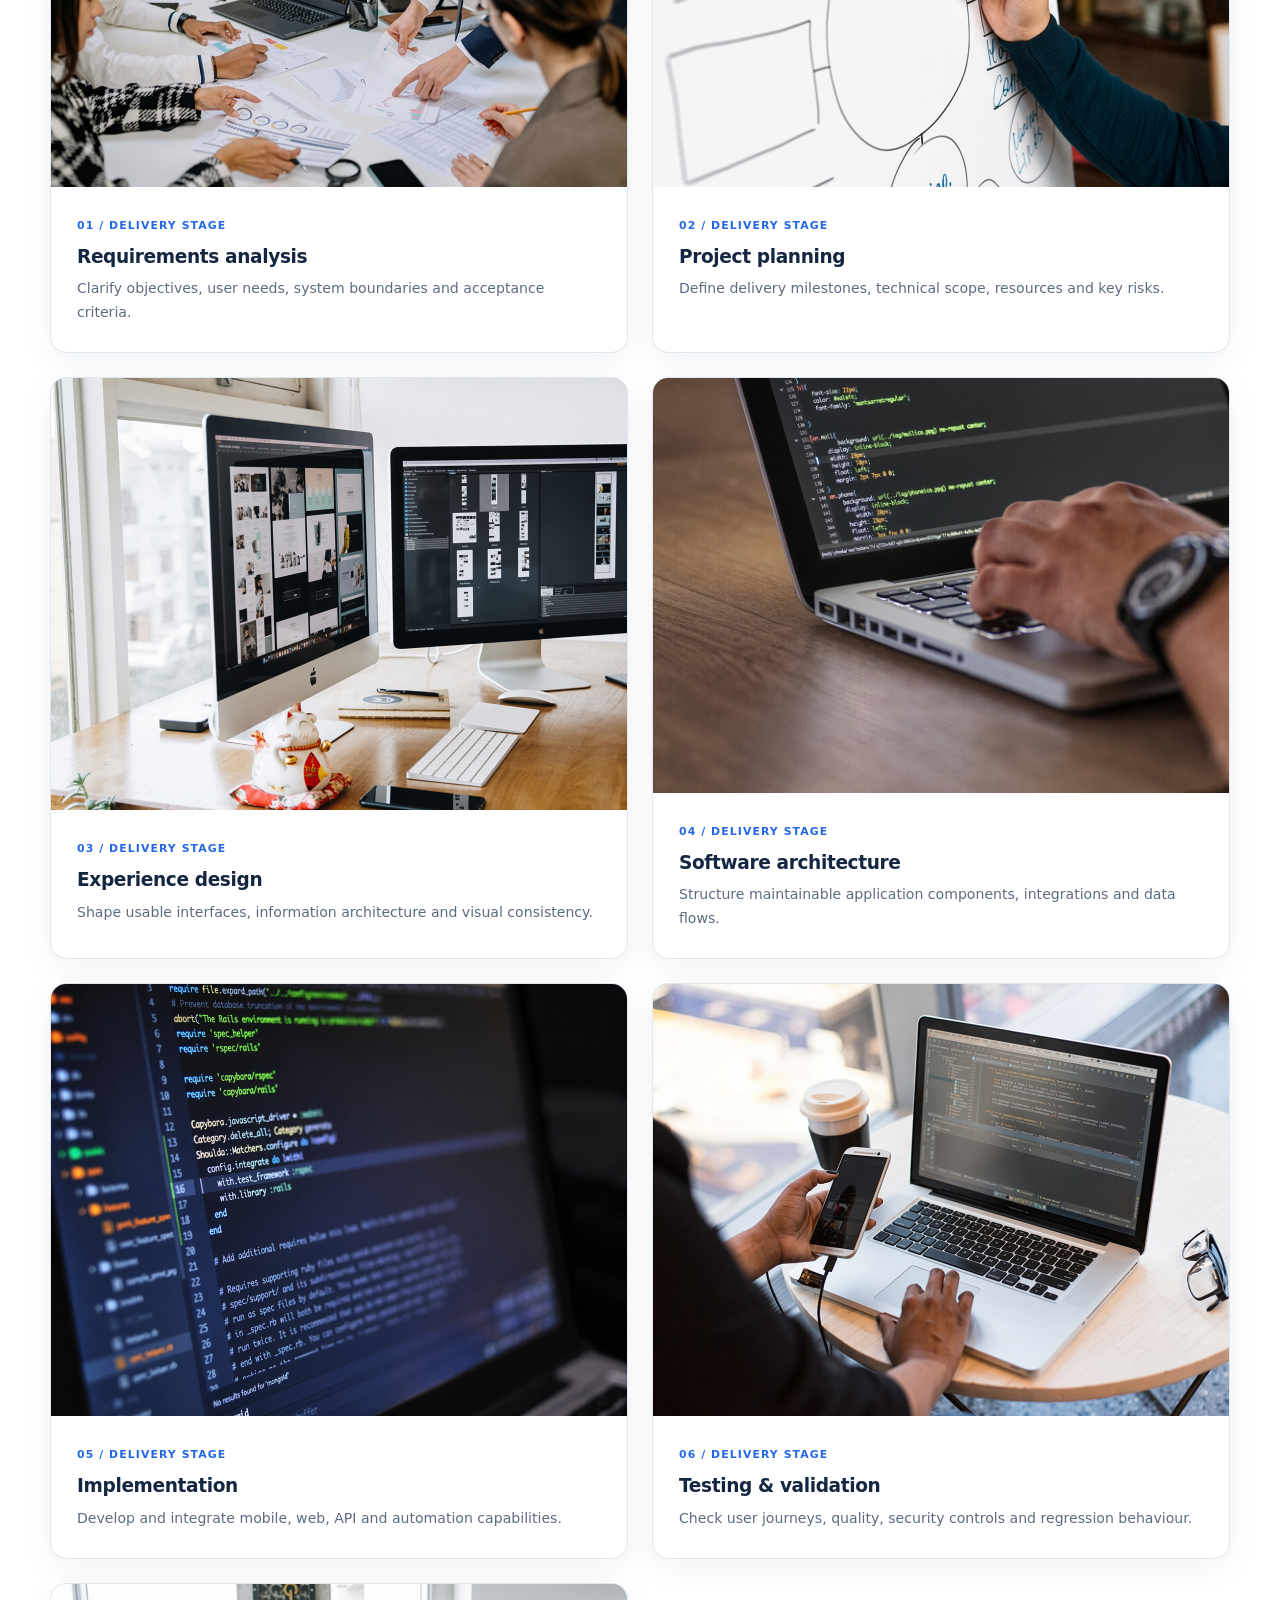
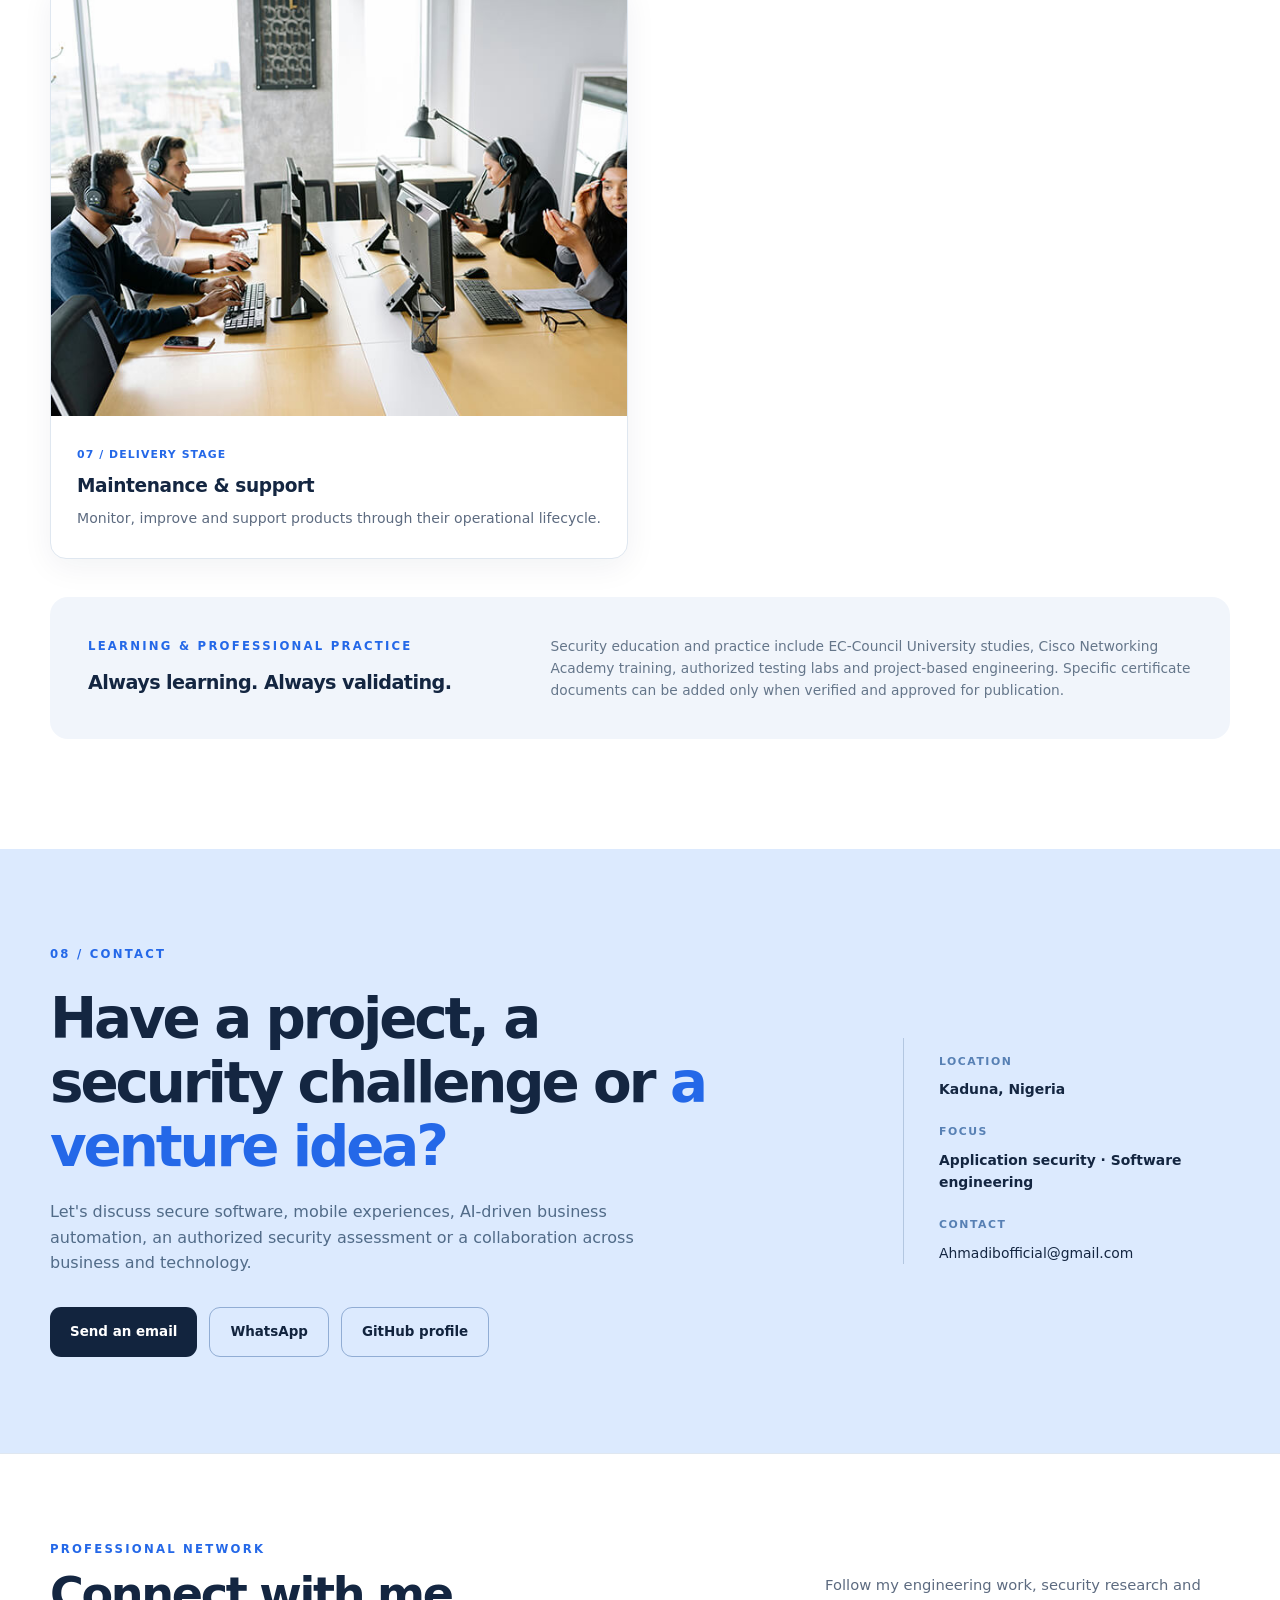
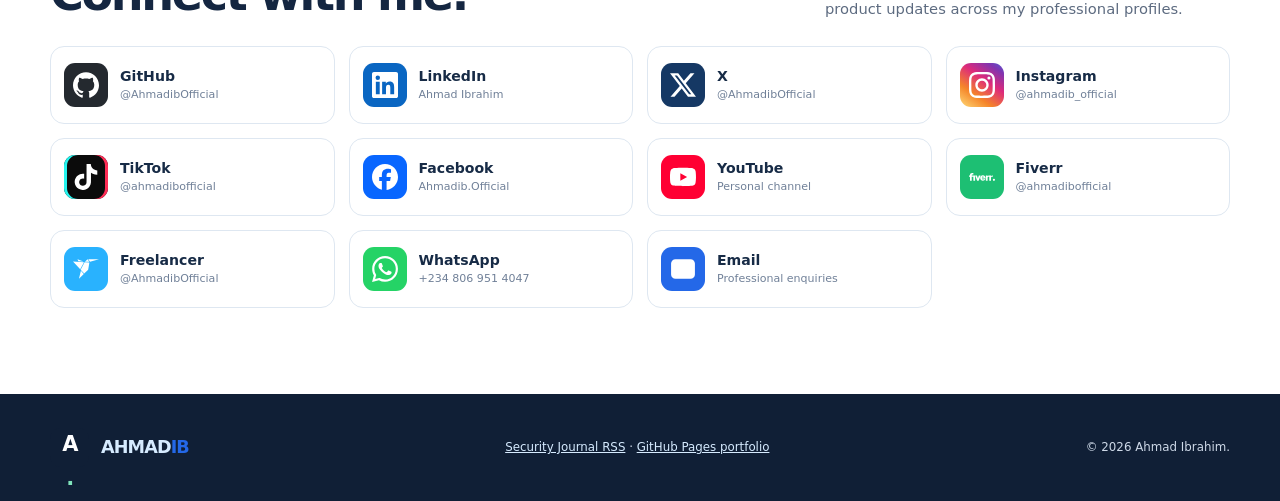
==== commit 74034b6e: "refactor(journal): structured editorial library and evidence-led expertise" ====
--- a/publication/index.html
+++ b/publication/index.html
@@ -28,7 +28,7 @@
       <button class="menu-toggle" type="button" aria-controls="site-nav" aria-expanded="false" aria-label="Open navigation"><span></span><span></span><span></span></button>
       <nav id="site-nav" class="site-nav" aria-label="Main navigation">
         <a href="#about">About</a><a href="#expertise">Expertise</a><a href="#projects">Projects</a><a href="#research">Journal</a><a href="#downloads">MVPs</a><a href="#ventures">Ventures</a>
-        <a class="nav-contact" href="#contact">Let's talk <span aria-hidden="true">↗</span></a>
+        <a class="nav-contact" href="#contact">Let's talk</a>
       </nav>
     </div>
   </header>
@@ -41,8 +41,8 @@
           <h1 id="hero-title">I build meaningful solutions.<br><span class="gradient-word">I secure what matters.</span></h1>
           <p class="lead">I'm <strong>Ahmad Ibrahim</strong>, a software engineer, application security researcher and technology entrepreneur. I build mobile and web products, design AI-powered workflows, assess application security and develop ventures that address real business needs.</p>
           <div class="hero-actions">
-            <a class="button button-primary" href="#projects">Explore my projects <span aria-hidden="true">↗</span></a>
-            <a class="button button-outline" href="#downloads">Download an MVP <span aria-hidden="true">↓</span></a>
+            <a class="button button-primary" href="#projects">Explore my projects</a>
+            <a class="button button-outline" href="#downloads">Download an MVP</a>
           </div>
           <div class="hero-foot"><span class="status-light" aria-hidden="true"></span> Kaduna, Nigeria · Engineering, security research, partnerships & digital ventures</div>
         </div>
@@ -68,20 +68,56 @@
           <p>I'm Ahmad Ibrahim, based in Kaduna, Nigeria. I work on mobile and web applications, backend and API systems, application security testing, AI-assisted workflows, and products designed for the needs of people and businesses.</p>
           <p>Beyond technology, I have hands-on entrepreneurial interests in agriculture and fashion. These experiences shape how I design software: understand the operation, build what solves a real problem, then test whether it works safely and reliably.</p>
           <p>I distinguish early prototypes from functioning pilots, validated security findings from research hypotheses, and private projects from publicly available releases.</p>
-          <div class="about-links"><a href="resume.html">Resume / CV <span aria-hidden="true">↗</span></a><a href="profile.html">Professional profile <span aria-hidden="true">↗</span></a><a href="https://github.com/AhmadibOfficial" target="_blank" rel="noopener noreferrer">Browse GitHub <span aria-hidden="true">↗</span></a><a href="mailto:Ahmadibofficial@gmail.com">Discuss a project <span aria-hidden="true">↗</span></a><a href="#research">Read my research <span aria-hidden="true">↗</span></a></div>
-        </div>
-      </div>
-    </section>
-
-    <section class="section expertise-section" id="expertise">
-      <div class="container"><div class="section-top"><div><p class="overline">02 / EXPERTISE</p><h2>Different disciplines.<br><em>One problem-solving mindset.</em></h2></div><p class="section-intro">My capabilities across engineering, risk reduction, intelligent systems, product design and business operations.</p></div>
+          <div class="about-links"><a href="resume.html">Resume / CV</a><a href="profile.html">Professional profile</a><a href="https://github.com/AhmadibOfficial" target="_blank" rel="noopener noreferrer">Browse GitHub</a><a href="mailto:Ahmadibofficial@gmail.com">Discuss a project</a><a href="#research">Read my research</a></div>
+        </div>
+      </div>
+    </section>
+
+    <section class="section expertise-section expertise-editorial" id="expertise" aria-labelledby="expertise-title">
+      <div class="container">
+        <div class="section-top">
+          <div><p class="overline">02 / TECHNICAL PRACTICE</p><h2 id="expertise-title">Engineering products.<br><em>Examining their security.</em></h2></div>
+          <p class="section-intro">Two connected disciplines define my work: delivering useful software and investigating security controls with reproducible evidence. Supporting specialties contribute to both.</p>
+        </div>
         <div class="expertise-grid">
-          <article class="expertise-card"><span class="expertise-index">01 / DEVELOPMENT</span><div class="expertise-glyph">▣</div><h3>Mobile & Web Engineering</h3><p>Flutter applications, interactive websites, user flows, API integration, backend services and structured data-driven operations.</p><div class="tag-row"><span>Flutter</span><span>JavaScript</span><span>TypeScript</span></div></article>
-          <article class="expertise-card"><span class="expertise-index">02 / APPSEC</span><div class="expertise-glyph">⌘</div><h3>Application Security</h3><p>Authorized Android, web and API assessments: authentication, authorization, exported components, storage and attack-surface analysis.</p><div class="tag-row"><span>OWASP</span><span>Burp Suite</span><span>APK analysis</span></div></article>
-          <article class="expertise-card"><span class="expertise-index">03 / INTELLIGENCE</span><div class="expertise-glyph">✧</div><h3>AI & Automation</h3><p>Governed AI workflows, business process automation, secure data ingestion and human-approved intelligent system design.</p><div class="tag-row"><span>Python</span><span>AI agents</span><span>Workflows</span></div></article>
-          <article class="expertise-card"><span class="expertise-index">04 / ENGINEERING</span><div class="expertise-glyph">◇</div><h3>Backend, Cloud & QA</h3><p>API services, database-backed workflows, container environments, automated tests, deployment checks and secure delivery practices.</p><div class="tag-row"><span>PostgreSQL</span><span>Docker</span><span>GitHub Actions</span></div></article>
-          <article class="expertise-card"><span class="expertise-index">05 / EXPERIENCE</span><div class="expertise-glyph">◈</div><h3>UI/UX & Digital Experience</h3><p>Mobile-first interfaces, customer journeys, accessible web presentation, practical prototyping and visual clarity.</p><div class="tag-row"><span>UI systems</span><span>HTML/CSS</span><span>Usability</span></div></article>
-          <article class="expertise-card"><span class="expertise-index">06 / ENTERPRISE</span><div class="expertise-glyph">↗</div><h3>Business & Venture Building</h3><p>Understanding inventory, customer operations, marketplaces, agriculture, fashion and service delivery from an operator's perspective.</p><div class="tag-row"><span>Entrepreneurship</span><span>Digitization</span><span>Operations</span></div></article>
+          <article class="expertise-card expertise-card--primary">
+            <span class="expertise-index">01 / SOFTWARE ENGINEERING</span>
+            <h3>Mobile, web and backend systems</h3>
+            <p>Design and implementation of Flutter applications, API-backed services, user journeys and database workflows, with testing and release boundaries documented throughout development.</p>
+            <div class="tag-row"><span>Flutter</span><span>TypeScript</span><span>PostgreSQL</span></div>
+            <a class="expertise-evidence" href="https://github.com/AhmadibOfficial/OneCall" target="_blank" rel="noopener noreferrer">Inspect OneCall engineering</a>
+          </article>
+          <article class="expertise-card expertise-card--primary">
+            <span class="expertise-index">02 / APPLICATION SECURITY</span>
+            <h3>Android, web and API assessment</h3>
+            <p>Authorized assessment of authentication, access control, Android application components and mobile-to-API trust boundaries. Findings require observed behaviour, reproducible steps and manual validation.</p>
+            <div class="tag-row"><span>OWASP MASVS</span><span>APK analysis</span><span>API authorization</span></div>
+            <a class="expertise-evidence" href="#research">Read security research</a>
+          </article>
+          <article class="expertise-card">
+            <span class="expertise-index">03 / INTELLIGENT WORKFLOWS</span>
+            <h3>AI and automation</h3>
+            <p>Human-reviewed workflows, constrained tool access and business-oriented automation with explicit safeguards around data and permissions.</p>
+            <div class="tag-row"><span>Python</span><span>Workflows</span></div>
+          </article>
+          <article class="expertise-card">
+            <span class="expertise-index">04 / RELIABLE DELIVERY</span>
+            <h3>Cloud, backend and testing</h3>
+            <p>API integration, database-backed services, automated checks and release verification within documented deployment environments.</p>
+            <div class="tag-row"><span>Docker</span><span>GitHub Actions</span></div>
+          </article>
+          <article class="expertise-card">
+            <span class="expertise-index">05 / PRODUCT EXPERIENCE</span>
+            <h3>Interface and UX design</h3>
+            <p>Clear navigation, accessible interactions, mobile-first layouts and understandable customer and provider workflows.</p>
+            <div class="tag-row"><span>Accessibility</span><span>UI systems</span></div>
+          </article>
+          <article class="expertise-card">
+            <span class="expertise-index">06 / BUSINESS SYSTEMS</span>
+            <h3>Operations and entrepreneurship</h3>
+            <p>Product decisions grounded in firsthand experience with commerce, service delivery, agriculture and fashion operations.</p>
+            <div class="tag-row"><span>Operations</span><span>Product strategy</span></div>
+          </article>
         </div>
       </div>
     </section>
@@ -90,9 +126,9 @@
       <div class="container"><div class="section-top"><div><p class="overline">03 / SELECTED WORK</p><h2>Things I've <em>built and researched.</em></h2></div><p class="section-intro">A curated portfolio of engineering projects, research tools and early-stage products. Status labels reflect the verified development or release state.</p></div>
         <div class="filter-toolbar" role="group" aria-label="Filter projects"><button type="button" class="filter-button is-active" data-filter="all" aria-pressed="true">All projects</button><button type="button" class="filter-button" data-filter="product" aria-pressed="false">Products</button><button type="button" class="filter-button" data-filter="security" aria-pressed="false">Security research</button><button type="button" class="filter-button" data-filter="concept" aria-pressed="false">Concepts</button></div>
         <div class="projects-grid" id="project-grid">
-          <article class="project-card featured" data-category="product"><div class="project-cover cover-onecall"><span class="cover-number">01 / MOBILE PLATFORM</span><div class="cover-word">One<span>Call</span><small>EVERYTHING, ONE CALL AWAY</small></div><span class="cover-mark">◉</span></div><div class="project-body"><div class="project-meta"><span>Flutter · NestJS · PostgreSQL</span><span class="state">Android pilot</span></div><h3>OneCall</h3><p>A full-stack services platform connecting customers and providers through requests, bookings, messaging and secure account workflows. Explore its Android pilot and backend engineering.</p><div class="project-links"><a href="https://github.com/AhmadibOfficial/OneCall" target="_blank" rel="noopener noreferrer">Repository ↗</a><a href="#downloads">Pilot APK ↓</a></div></div></article>
-          <article class="project-card" data-category="security"><div class="project-cover cover-toolkit"><span class="cover-number">02 / SECURITY TOOLING</span><div class="terminal-lines"><span>$ ahmad-sec apk scan</span><span>✓ manifest checks</span><span>✓ evidence report</span><span>_</span></div><span class="cover-mark">⌁</span></div><div class="project-body"><div class="project-meta"><span>Python · Android · CLI</span><span class="state">Open source</span></div><h3>Android Security Toolkit</h3><p>An evidence-first Android application security CLI for APK analysis, reproducible observations and practical remediation guidance within authorized assessments.</p><div class="project-links"><a href="https://github.com/AhmadibOfficial/android-security-toolkit" target="_blank" rel="noopener noreferrer">Source & docs ↗</a><a href="#downloads">Download source ↓</a></div></div></article>
-          <article class="project-card" data-category="product"><div class="project-cover cover-meta"><span class="cover-number">03 / INTELLIGENT SYSTEMS</span><div class="meta-shape"><span>M</span><i></i><i></i></div><span class="cover-mark">↗</span></div><div class="project-body"><div class="project-meta"><span>Python · AI · Workflows</span><span class="state">Platform engineering</span></div><h3>MetaAutomate</h3><p>An intelligent business platform connecting secure workspaces, governed automation and AI-assisted workflows to real organizational operations.</p><div class="project-links"><a href="https://metaautomate.onrender.com/" target="_blank" rel="noopener noreferrer">Project website ↗</a></div></div></article>
+          <article class="project-card featured" data-category="product"><div class="project-cover cover-onecall"><span class="cover-number">01 / MOBILE PLATFORM</span><div class="cover-word">One<span>Call</span><small>EVERYTHING, ONE CALL AWAY</small></div><span class="cover-mark">◉</span></div><div class="project-body"><div class="project-meta"><span>Flutter · NestJS · PostgreSQL</span><span class="state">Android pilot</span></div><h3>OneCall</h3><p>A full-stack services platform connecting customers and providers through requests, bookings, messaging and secure account workflows. Explore its Android pilot and backend engineering.</p><div class="project-links"><a href="https://github.com/AhmadibOfficial/OneCall" target="_blank" rel="noopener noreferrer">Repository</a><a href="#downloads">Pilot APK</a></div></div></article>
+          <article class="project-card" data-category="security"><div class="project-cover cover-toolkit"><span class="cover-number">02 / SECURITY TOOLING</span><div class="terminal-lines"><span>$ ahmad-sec apk scan</span><span>✓ manifest checks</span><span>✓ evidence report</span><span>_</span></div><span class="cover-mark">⌁</span></div><div class="project-body"><div class="project-meta"><span>Python · Android · CLI</span><span class="state">Open source</span></div><h3>Android Security Toolkit</h3><p>An evidence-first Android application security CLI for APK analysis, reproducible observations and practical remediation guidance within authorized assessments.</p><div class="project-links"><a href="https://github.com/AhmadibOfficial/android-security-toolkit" target="_blank" rel="noopener noreferrer">Source & docs</a><a href="#downloads">Download source</a></div></div></article>
+          <article class="project-card" data-category="product"><div class="project-cover cover-meta"><span class="cover-number">03 / INTELLIGENT SYSTEMS</span><div class="meta-shape"><span>M</span><i></i><i></i></div><span class="cover-mark"> </span></div><div class="project-body"><div class="project-meta"><span>Python · AI · Workflows</span><span class="state">Platform engineering</span></div><h3>MetaAutomate</h3><p>An intelligent business platform connecting secure workspaces, governed automation and AI-assisted workflows to real organizational operations.</p><div class="project-links"><a href="https://metaautomate.onrender.com/" target="_blank" rel="noopener noreferrer">Project website</a></div></div></article>
           <article class="project-card" data-category="security"><div class="project-cover cover-research"><span class="cover-number">04 / RESEARCH OPERATIONS</span><div class="research-symbol">R<span>/</span>OS</div><span class="cover-mark">⎔</span></div><div class="project-body"><div class="project-meta"><span>Python · Evidence · Testing</span><span class="state">Research engineering</span></div><h3>Security Research OS</h3><p>A research operations system for authorized scope management, evidence integrity, reproducible validation, triage and remediation verification.</p><div class="project-links"><span class="link-muted">Research operations & evidence management</span></div></div></article>
           <article class="project-card" data-category="product"><div class="project-cover cover-safwa"><span class="cover-number">05 / MOBILE EXPERIENCE</span><div class="cover-word">Safwa<small>QURAN · صفوة القرآن</small></div><span class="cover-mark">✧</span></div><div class="project-body"><div class="project-meta"><span>Flutter · Offline-first</span><span class="state">In development</span></div><h3>Safwa Quran</h3><p>An offline-first Quran and worship experience designed around trustworthy content, accessible study and dependable mobile use, with source and device assurance central to development.</p><div class="project-links"><span class="link-muted">Quran reading · study · worship</span></div></div></article>
           <article class="project-card" data-category="concept"><div class="project-cover cover-imarket"><span class="cover-number">06 / COMMERCE CONCEPT</span><div class="cover-word">I<span>Market</span><small>COMMERCE, MADE ACCESSIBLE</small></div><span class="cover-mark">✦</span></div><div class="project-body"><div class="project-meta"><span>Marketplace · Payments · Mobile</span><span class="state">Product R&D</span></div><h3>IMarket</h3><p>A Nigeria-first marketplace combining group-buying discovery, merchant trust and transparent installment-shopping journeys, with financing dependent on compliant partnerships.</p><div class="project-links"><span class="link-muted">Social commerce & payment-plan design</span></div></div></article>
@@ -104,35 +140,89 @@
       </div>
     </section>
 
-    <section class="section research-section" id="research" aria-labelledby="research-title">
+    <section class="section research-section research-editorial" id="research" aria-labelledby="research-title">
       <div class="container">
-        <div class="section-top"><div><p class="overline">04 / RESEARCH JOURNAL</p><h2 id="research-title">Research, explained <em>with evidence.</em></h2></div><p class="section-intro">The Ahmad-IB Security Research Journal remains here, with its original article links and <a class="text-link" href="feed.xml">RSS feed ↗</a>. External threat reports, observations and unvalidated hypotheses are distinguished.</p></div>
+        <div class="research-lead">
+          <div class="research-lead-copy">
+            <p class="overline">04 / AHMAD-IB SECURITY RESEARCH JOURNAL</p>
+            <h2 id="research-title">Security research,<br><em>documented with evidence.</em></h2>
+            <p class="research-intro">Research notes, technical case studies and sourced intelligence covering Android security, backend authorization and the engineering of defensible security evidence. Each publication distinguishes observations from demonstrated impact.</p>
+            <div class="research-publication-links"><a href="feed.xml" type="application/rss+xml">Subscribe to RSS</a><a href="https://github.com/AhmadibOfficial/android-security-toolkit" target="_blank" rel="noopener noreferrer">Review public research source</a></div>
+          </div>
+          <aside class="research-standard" aria-labelledby="standard-title">
+            <p class="research-standard-label">EDITORIAL STANDARD</p>
+            <h3 id="standard-title">What a research article must establish</h3>
+            <ol>
+              <li><strong>Scope.</strong> Define the asset, method and relevant authorization boundary.</li>
+              <li><strong>Evidence.</strong> Cite source material or reproducible observations; separate static signals from validated behaviour.</li>
+              <li><strong>Limitations.</strong> State what was not tested, what remains hypothetical and what cannot be disclosed.</li>
+            </ol>
+            <p>Published analysis is not a claim of a confirmed third-party vulnerability or security award.</p>
+          </aside>
+        </div>
+        <div class="research-library-heading">
+          <div><p class="overline">RESEARCH LIBRARY</p><h3>Published writing</h3></div>
+          <p>Five articles. Filter by discipline or search for a technical topic.</p>
+        </div>
         <div class="journal-controls">
           <div class="journal-filters" role="group" aria-label="Filter research articles">
-            <button type="button" class="journal-filter is-active" data-category-filter="all" aria-pressed="true">All</button>
-            <button type="button" class="journal-filter" data-category-filter="android" aria-pressed="false">Android</button>
+            <button type="button" class="journal-filter is-active" data-category-filter="all" aria-pressed="true">All publications</button>
+            <button type="button" class="journal-filter" data-category-filter="android" aria-pressed="false">Android security</button>
             <button type="button" class="journal-filter" data-category-filter="api" aria-pressed="false">API security</button>
-            <button type="button" class="journal-filter" data-category-filter="tooling" aria-pressed="false">Tooling</button>
-          </div>
-          <label class="journal-search">Search journal <input type="search" data-article-search placeholder="Search research topics…" autocomplete="off"></label>
+            <button type="button" class="journal-filter" data-category-filter="tooling" aria-pressed="false">Research engineering</button>
+            <button type="button" class="journal-filter" data-category-filter="intelligence" aria-pressed="false">Intelligence</button>
+          </div>
+          <label class="journal-search">Search publications <input type="search" data-article-search placeholder="Search by topic or method" autocomplete="off"></label>
         </div>
         <p class="journal-count" id="article-count" role="status" aria-live="polite">5 articles available</p>
-        <div class="journal-grid">
-          <article class="journal-card" data-article-card data-category="android" data-search="cybersecurity intelligence brief 17 october 2026 android spyware adfection google scam protections cve api authorization research hypothesis"><span class="journal-type">INTELLIGENCE / 17 OCT 2026</span><h3>Cybersecurity intelligence brief — 17 October 2026</h3><p>Sourced external security developments, API authorization context, and a clearly unvalidated research hypothesis.</p><a href="articles/intelligence-2026-10-17.html">Read intelligence brief ↗</a></article>
-          <article class="journal-card" data-article-card data-category="tooling" data-search="building android security toolkit evidence not alerts reproducible apk analysis python CLI"><span class="journal-type">RESEARCH / TOOLING</span><h3>Building an Android security toolkit around evidence</h3><p>Why observations, reproducibility and manual validation matter more than scanner alert counts.</p><a href="articles/android-security-toolkit.html">Read research note ↗</a></article>
-          <article class="journal-card" data-article-card data-category="tooling" data-search="android apk reproducible redacted json evidence reports deterministic findings python cli manual validation safe export"><span class="journal-type">CASE STUDY / ANDROID TOOLING</span><h3>Designing redacted, reproducible APK evidence reports</h3><p>Inside the Android Security Toolkit's JSON reporter: stable evidence IDs, selective redaction, protected exports and the limits of static signals.</p><a href="articles/redacted-apk-evidence-reports.html">Read source-backed case study ↗</a></article>
-          <article class="journal-card" data-article-card data-category="android" data-search="exported android components reachability exploitability permissions activities services receivers content providers"><span class="journal-type">RESEARCH / ANDROID</span><h3>Exported Android components: exposure is not exploitability</h3><p>Understanding reachability, permissions, application behaviour and realistic security impact.</p><a href="articles/exported-android-components.html">Read research note ↗</a></article>
-          <article class="journal-card" data-article-card data-category="api" data-search="authorization boundary backend api mobile app access control owner check"><span class="journal-type">RESEARCH / API</span><h3>The authorization boundary does not live inside the mobile app</h3><p>Why backend-owned authorization checks protect data when mobile applications call APIs.</p><a href="articles/api-authorization-boundaries.html">Read research note ↗</a></article>
-        </div>
-        <div class="journal-empty" id="empty-state" aria-hidden="true" hidden>No research articles match your search. Try another keyword or category.</div>
+        <div class="journal-grid" id="research-articles">
+          <article class="journal-card journal-card--featured" data-article-card data-category="tooling" data-search="android apk deterministic redacted json evidence reports stable finding ids python cli reproducibility manual validation safe export">
+            <div class="journal-feature-copy">
+              <div class="journal-card-meta"><span class="journal-type">FEATURED / SOURCE-BACKED CASE STUDY</span><time datetime="2026-10-26">26 OCT 2026</time></div>
+              <h3>Designing redacted, reproducible APK evidence reports</h3>
+              <p>How the Android Security Toolkit approaches deterministic JSON findings, evidence identifiers, selective redaction and protected exports, without treating static-analysis signals as proved exploits.</p>
+              <a class="journal-main-link" href="articles/redacted-apk-evidence-reports.html">Read the technical case study</a>
+            </div>
+            <div class="journal-feature-proof">
+              <p class="journal-proof-label">INSIDE THE ENGINEERING</p>
+              <ul><li>Traceable report data and stable finding IDs</li><li>Controls around potentially sensitive evidence</li><li>Clear manual-validation requirements</li></ul>
+              <span class="journal-evidence">Public code and tests referenced in the article</span>
+            </div>
+          </article>
+          <article class="journal-card" data-article-card data-category="android" data-search="exported android components permissions activities services receivers content providers reachability exploitability">
+            <div class="journal-card-meta"><span class="journal-type">ANDROID / SECURITY ANALYSIS</span><span class="journal-reading-kind">TECHNICAL NOTE</span></div>
+            <h3>Exported Android components: exposure is not exploitability</h3>
+            <p>How component reachability, permissions and application behaviour affect real attack-surface analysis.</p>
+            <div class="journal-card-foot"><span>Manual validation and impact boundaries</span><a href="articles/exported-android-components.html">Read article</a></div>
+          </article>
+          <article class="journal-card" data-article-card data-category="api" data-search="authorization boundary backend api mobile app access control object ownership">
+            <div class="journal-card-meta"><span class="journal-type">API / ACCESS CONTROL</span><span class="journal-reading-kind">TECHNICAL NOTE</span></div>
+            <h3>The authorization boundary does not live inside the mobile app</h3>
+            <p>Why server-side ownership checks and explicit authorization matter even when client-side controls appear correct.</p>
+            <div class="journal-card-foot"><span>Authorization design</span><a href="articles/api-authorization-boundaries.html">Read article</a></div>
+          </article>
+          <article class="journal-card" data-article-card data-category="tooling" data-search="android security toolkit evidence apk python cli reproducibility static analysis">
+            <div class="journal-card-meta"><span class="journal-type">TOOLING / METHODOLOGY</span><span class="journal-reading-kind">ENGINEERING NOTE</span></div>
+            <h3>Building an Android security toolkit around evidence</h3>
+            <p>An evidence-first approach to APK reconnaissance, transparent limitations and actionable reporting.</p>
+            <div class="journal-card-foot"><span>Source-backed tooling</span><a href="articles/android-security-toolkit.html">Read article</a></div>
+          </article>
+          <article class="journal-card" data-article-card data-category="intelligence" data-search="cybersecurity intelligence brief 17 october 2026 android spyware adfection google scam protections cve research hypothesis">
+            <div class="journal-card-meta"><span class="journal-type">SECURITY INTELLIGENCE</span><time datetime="2026-10-17">17 OCT 2026</time></div>
+            <h3>Cybersecurity intelligence brief — 17 October 2026</h3>
+            <p>A sourced digest of external security developments, with analysis kept separate from unvalidated hypotheses.</p>
+            <div class="journal-card-foot"><span>Sourced external reporting</span><a href="articles/intelligence-2026-10-17.html">Read brief</a></div>
+          </article>
+        </div>
+        <div class="journal-empty" id="empty-state" aria-hidden="true" hidden>No articles match your search. Try a different keyword or category.</div>
       </div>
     </section>
 
     <section class="section downloads-section" id="downloads">
       <div class="container"><div class="section-top"><div><p class="overline">05 / MVP DOWNLOADS</p><h2>Explore a <em>working build.</em></h2></div><p class="section-intro">Only publicly available artifacts are linked. Read release instructions before installing software or running security tools.</p></div>
         <div class="download-grid">
-          <article class="download-card"><div class="download-icon">APK</div><div><p class="download-kicker">ANDROID PILOT · PRERELEASE</p><h3>OneCall Phone Pilot</h3><p>ARM Android test APK from the project's published GitHub prerelease. <strong>Requires your own backend running locally and USB/ADB reverse port forwarding.</strong> It does not work as a standalone cloud-connected app. Signed with a temporary CI debug certificate.</p><div class="download-actions"><a class="button button-primary" href="https://github.com/AhmadibOfficial/OneCall/releases/download/phone-pilot-10-1/OneCall-phone-arm.apk" target="_blank" rel="noopener noreferrer">Download test APK ↓</a><a class="text-link" href="https://github.com/AhmadibOfficial/OneCall/releases/tag/phone-pilot-10-1" target="_blank" rel="noopener noreferrer">Setup & warnings ↗</a><a class="text-link" href="https://github.com/AhmadibOfficial/OneCall/releases/download/phone-pilot-10-1/SHA256SUMS.txt" target="_blank" rel="noopener noreferrer">SHA-256 checksum ↗</a></div></div></article>
-          <article class="download-card"><div class="download-icon code-icon">PY</div><div><p class="download-kicker">OPEN SOURCE · DEVELOPMENT TOOL</p><h3>Android Security Toolkit</h3><p>Download the public Python CLI source archive, install it in a virtual environment and run it against <strong>only applications you own or are authorized to assess</strong>. This is source code, not an Android APK or prebuilt installer.</p><div class="download-actions"><a class="button button-primary" href="https://github.com/AhmadibOfficial/android-security-toolkit/archive/refs/heads/main.zip" target="_blank" rel="noopener noreferrer">Download source ZIP ↓</a><a class="text-link" href="https://github.com/AhmadibOfficial/android-security-toolkit#install" target="_blank" rel="noopener noreferrer">Install instructions ↗</a></div></div></article>
+          <article class="download-card"><div class="download-icon">APK</div><div><p class="download-kicker">ANDROID PILOT · PRERELEASE</p><h3>OneCall Phone Pilot</h3><p>ARM Android test APK from the project's published GitHub prerelease. <strong>Requires your own backend running locally and USB/ADB reverse port forwarding.</strong> It does not work as a standalone cloud-connected app. Signed with a temporary CI debug certificate.</p><div class="download-actions"><a class="button button-primary" href="https://github.com/AhmadibOfficial/OneCall/releases/download/phone-pilot-10-1/OneCall-phone-arm.apk" target="_blank" rel="noopener noreferrer">Download test APK</a><a class="text-link" href="https://github.com/AhmadibOfficial/OneCall/releases/tag/phone-pilot-10-1" target="_blank" rel="noopener noreferrer">Setup & warnings</a><a class="text-link" href="https://github.com/AhmadibOfficial/OneCall/releases/download/phone-pilot-10-1/SHA256SUMS.txt" target="_blank" rel="noopener noreferrer">SHA-256 checksum</a></div></div></article>
+          <article class="download-card"><div class="download-icon code-icon">PY</div><div><p class="download-kicker">OPEN SOURCE · DEVELOPMENT TOOL</p><h3>Android Security Toolkit</h3><p>Download the public Python CLI source archive, install it in a virtual environment and run it against <strong>only applications you own or are authorized to assess</strong>. This is source code, not an Android APK or prebuilt installer.</p><div class="download-actions"><a class="button button-primary" href="https://github.com/AhmadibOfficial/android-security-toolkit/archive/refs/heads/main.zip" target="_blank" rel="noopener noreferrer">Download source ZIP</a><a class="text-link" href="https://github.com/AhmadibOfficial/android-security-toolkit#install" target="_blank" rel="noopener noreferrer">Install instructions</a></div></div></article>
         </div>
         
       </div>
@@ -144,7 +234,7 @@
         <div class="ventures-grid">
           <article class="venture-card"><span class="venture-kind">AGRICULTURE / VALUE CHAIN</span><h3>I M S Agricultural Resources</h3><p>My agricultural trading venture works with commodities such as maize, soybeans and sorghum. It provides practical insight into supply-chain decisions and small-business operations.</p></article>
           <article class="venture-card"><span class="venture-kind">FASHION / COMMERCE</span><h3>Ahmad-IB Bespoke Tailoring</h3><p>Fashion and tailoring activities spanning traditional garments, fabrics and customer order fulfilment—another real-world context for improving digital customer experiences.</p></article>
-          <article class="venture-card"><span class="venture-kind">TECHNOLOGY / BUSINESS SYSTEMS</span><h3>MetaAutomate</h3><p>Building intelligent solutions for businesses, with AI-assisted workflows, software development and digital transformation services.</p><a href="https://metaautomate.onrender.com/" target="_blank" rel="noopener noreferrer">Visit MetaAutomate ↗</a></article>
+          <article class="venture-card"><span class="venture-kind">TECHNOLOGY / BUSINESS SYSTEMS</span><h3>MetaAutomate</h3><p>Building intelligent solutions for businesses, with AI-assisted workflows, software development and digital transformation services.</p><a href="https://metaautomate.onrender.com/" target="_blank" rel="noopener noreferrer">Visit MetaAutomate</a></article>
         </div>
       </div>
     </section>
@@ -170,18 +260,18 @@
       </div>
     </section>
 
-    <section class="contact-section" id="contact"><div class="container contact-layout"><div><p class="overline">08 / CONTACT</p><h2>Have a project, a security challenge or <em>a venture idea?</em></h2><p>Let's discuss secure software, mobile experiences, AI-driven business automation, an authorized security assessment or a collaboration across business and technology.</p><div class="contact-buttons"><a class="button button-dark" href="mailto:Ahmadibofficial@gmail.com?subject=Project%20or%20security%20assessment%20enquiry">Send an email ↗</a><a class="button button-contact-outline" href="https://wa.me/2348069514047" target="_blank" rel="noopener noreferrer">WhatsApp ↗</a><a class="button button-contact-outline" href="https://github.com/AhmadibOfficial" target="_blank" rel="noopener noreferrer">GitHub profile ↗</a></div></div><div class="contact-side"><span>LOCATION</span><strong>Kaduna, Nigeria</strong><span>FOCUS</span><strong>Application security · Software engineering</strong><span>CONTACT</span><a href="mailto:Ahmadibofficial@gmail.com">Ahmadibofficial@gmail.com</a></div></div></section>
+    <section class="contact-section" id="contact"><div class="container contact-layout"><div><p class="overline">08 / CONTACT</p><h2>Have a project, a security challenge or <em>a venture idea?</em></h2><p>Let's discuss secure software, mobile experiences, AI-driven business automation, an authorized security assessment or a collaboration across business and technology.</p><div class="contact-buttons"><a class="button button-dark" href="mailto:Ahmadibofficial@gmail.com?subject=Project%20or%20security%20assessment%20enquiry">Send an email</a><a class="button button-contact-outline" href="https://wa.me/2348069514047" target="_blank" rel="noopener noreferrer">WhatsApp</a><a class="button button-contact-outline" href="https://github.com/AhmadibOfficial" target="_blank" rel="noopener noreferrer">GitHub profile</a></div></div><div class="contact-side"><span>LOCATION</span><strong>Kaduna, Nigeria</strong><span>FOCUS</span><strong>Application security · Software engineering</strong><span>CONTACT</span><a href="mailto:Ahmadibofficial@gmail.com">Ahmadibofficial@gmail.com</a></div></div></section>
   <section class="social-presence" id="connect" aria-labelledby="connect-title">
  <div class="container">
   <div class="social-presence-head"><div><p class="overline">PROFESSIONAL NETWORK</p><h2 id="connect-title">Connect with me.</h2></div><p>Follow my engineering work, security research and product updates across my professional profiles.</p></div>
-  <div class="social-account-grid"><a class="social-account social-github" href="https://github.com/AhmadibOfficial" target="_blank" rel="me noopener noreferrer" aria-label="GitHub: @AhmadibOfficial (opens in a new tab)"><span class="social-logo"><svg aria-hidden="true" focusable="false" width="27" height="27" fill="currentColor" role="img" viewBox="0 0 24 24" xmlns="http://www.w3.org/2000/svg"><path d="M12 .297c-6.63 0-12 5.373-12 12 0 5.303 3.438 9.8 8.205 11.385.6.113.82-.258.82-.577 0-.285-.01-1.04-.015-2.04-3.338.724-4.042-1.61-4.042-1.61C4.422 18.07 3.633 17.7 3.633 17.7c-1.087-.744.084-.729.084-.729 1.205.084 1.838 1.236 1.838 1.236 1.07 1.835 2.809 1.305 3.495.998.108-.776.417-1.305.76-1.605-2.665-.3-5.466-1.332-5.466-5.93 0-1.31.465-2.38 1.235-3.22-.135-.303-.54-1.523.105-3.176 0 0 1.005-.322 3.3 1.23.96-.267 1.98-.399 3-.405 1.02.006 2.04.138 3 .405 2.28-1.552 3.285-1.23 3.285-1.23.645 1.653.24 2.873.12 3.176.765.84 1.23 1.91 1.23 3.22 0 4.61-2.805 5.625-5.475 5.92.42.36.81 1.096.81 2.22 0 1.606-.015 2.896-.015 3.286 0 .315.21.69.825.57C20.565 22.092 24 17.592 24 12.297c0-6.627-5.373-12-12-12"/></svg></span><span class="social-info"><strong>GitHub</strong><small>@AhmadibOfficial</small></span><span class="social-outbound" aria-hidden="true">↗</span></a><a class="social-account social-linkedin" href="https://www.linkedin.com/in/ahmad-ib" target="_blank" rel="me noopener noreferrer" aria-label="LinkedIn: Ahmad Ibrahim (opens in a new tab)"><span class="social-logo"><svg role="img" aria-hidden="true" focusable="false" width="27" height="27" fill="currentColor" viewBox="0 0 24 24" xmlns="http://www.w3.org/2000/svg"><path d="M20.447 20.452h-3.554v-5.569c0-1.328-.027-3.036-1.852-3.036-1.853 0-2.136 1.445-2.136 2.938v5.667H9.35V9h3.414v1.561h.049c.477-.9 1.637-1.85 3.369-1.85 3.601 0 4.268 2.37 4.268 5.455v6.286zM5.337 7.433a2.062 2.062 0 1 1 0-4.124 2.062 2.062 0 0 1 0 4.124zM7.119 20.452H3.555V9H7.12v11.452zM22.225 0H1.771C.792 0 0 .774 0 1.729v20.542C0 23.227.792 24 1.771 24h20.451C23.2 24 24 23.227 24 22.271V1.729C24 .774 23.2 0 22.222 0h.003z"/></svg></span><span class="social-info"><strong>LinkedIn</strong><small>Ahmad Ibrahim</small></span><span class="social-outbound" aria-hidden="true">↗</span></a><a class="social-account social-x" href="https://x.com/AhmadibOfficial" target="_blank" rel="me noopener noreferrer" aria-label="X: @AhmadibOfficial (opens in a new tab)"><span class="social-logo"><svg role="img" aria-hidden="true" focusable="false" width="25" height="25" fill="#ffffff" viewBox="0 0 24 24" xmlns="http://www.w3.org/2000/svg"><path d="M18.901 1.153h3.68l-8.04 9.188L24 22.847h-7.406l-5.8-7.584-6.638 7.584H.475l8.599-9.829L0 1.153h7.594l5.243 6.932zM17.61 20.644h2.039L6.486 3.24H4.298z"/></svg></span><span class="social-info"><strong>X</strong><small>@AhmadibOfficial</small></span><span class="social-outbound" aria-hidden="true">↗</span></a><a class="social-account social-instagram" href="https://www.instagram.com/ahmadib_official/" target="_blank" rel="me noopener noreferrer" aria-label="Instagram: @ahmadib_official (opens in a new tab)"><span class="social-logo"><svg aria-hidden="true" focusable="false" width="27" height="27" fill="currentColor" role="img" viewBox="0 0 24 24" xmlns="http://www.w3.org/2000/svg"><path d="M7.0301.084c-1.2768.0602-2.1487.264-2.911.5634-.7888.3075-1.4575.72-2.1228 1.3877-.6652.6677-1.075 1.3368-1.3802 2.127-.2954.7638-.4956 1.6365-.552 2.914-.0564 1.2775-.0689 1.6882-.0626 4.947.0062 3.2586.0206 3.6671.0825 4.9473.061 1.2765.264 2.1482.5635 2.9107.308.7889.72 1.4573 1.388 2.1228.6679.6655 1.3365 1.0743 2.1285 1.38.7632.295 1.6361.4961 2.9134.552 1.2773.056 1.6884.069 4.9462.0627 3.2578-.0062 3.668-.0207 4.9478-.0814 1.28-.0607 2.147-.2652 2.9098-.5633.7889-.3086 1.4578-.72 2.1228-1.3881.665-.6682 1.0745-1.3378 1.3795-2.1284.2957-.7632.4966-1.636.552-2.9124.056-1.2809.0692-1.6898.063-4.948-.0063-3.2583-.021-3.6668-.0817-4.9465-.0607-1.2797-.264-2.1487-.5633-2.9117-.3084-.7889-.72-1.4568-1.3876-2.1228C21.2982 1.33 20.628.9208 19.8378.6165 19.074.321 18.2017.1197 16.9244.0645 15.6471.0093 15.236-.005 11.977.0014 8.718.0076 8.31.0215 7.0301.0839m.1402 21.6932c-1.17-.0509-1.8053-.2453-2.2287-.408-.5606-.216-.96-.4771-1.3819-.895-.422-.4178-.6811-.8186-.9-1.378-.1644-.4234-.3624-1.058-.4171-2.228-.0595-1.2645-.072-1.6442-.079-4.848-.007-3.2037.0053-3.583.0607-4.848.05-1.169.2456-1.805.408-2.2282.216-.5613.4762-.96.895-1.3816.4188-.4217.8184-.6814 1.3783-.9003.423-.1651 1.0575-.3614 2.227-.4171 1.2655-.06 1.6447-.072 4.848-.079 3.2033-.007 3.5835.005 4.8495.0608 1.169.0508 1.8053.2445 2.228.408.5608.216.96.4754 1.3816.895.4217.4194.6816.8176.9005 1.3787.1653.4217.3617 1.056.4169 2.2263.0602 1.2655.0739 1.645.0796 4.848.0058 3.203-.0055 3.5834-.061 4.848-.051 1.17-.245 1.8055-.408 2.2294-.216.5604-.4763.96-.8954 1.3814-.419.4215-.8181.6811-1.3783.9-.4224.1649-1.0577.3617-2.2262.4174-1.2656.0595-1.6448.072-4.8493.079-3.2045.007-3.5825-.006-4.848-.0608M16.953 5.5864A1.44 1.44 0 1 0 18.39 4.144a1.44 1.44 0 0 0-1.437 1.4424M5.8385 12.012c.0067 3.4032 2.7706 6.1557 6.173 6.1493 3.4026-.0065 6.157-2.7701 6.1506-6.1733-.0065-3.4032-2.771-6.1565-6.174-6.1498-3.403.0067-6.156 2.771-6.1496 6.1738M8 12.0077a4 4 0 1 1 4.008 3.9921A3.9996 3.9996 0 0 1 8 12.0077"/></svg></span><span class="social-info"><strong>Instagram</strong><small>@ahmadib_official</small></span><span class="social-outbound" aria-hidden="true">↗</span></a><a class="social-account social-tiktok" href="https://www.tiktok.com/@ahmadibofficial" target="_blank" rel="me noopener noreferrer" aria-label="TikTok: @ahmadibofficial (opens in a new tab)"><span class="social-logo"><svg aria-hidden="true" focusable="false" width="27" height="27" fill="currentColor" role="img" viewBox="0 0 24 24" xmlns="http://www.w3.org/2000/svg"><path d="M12.525.02c1.31-.02 2.61-.01 3.91-.02.08 1.53.63 3.09 1.75 4.17 1.12 1.11 2.7 1.62 4.24 1.79v4.03c-1.44-.05-2.89-.35-4.2-.97-.57-.26-1.1-.59-1.62-.93-.01 2.92.01 5.84-.02 8.75-.08 1.4-.54 2.79-1.35 3.94-1.31 1.92-3.58 3.17-5.91 3.21-1.43.08-2.86-.31-4.08-1.03-2.02-1.19-3.44-3.37-3.65-5.71-.02-.5-.03-1-.01-1.49.18-1.9 1.12-3.72 2.58-4.96 1.66-1.44 3.98-2.13 6.15-1.72.02 1.48-.04 2.96-.04 4.44-.99-.32-2.15-.23-3.02.37-.63.41-1.11 1.04-1.36 1.75-.21.51-.15 1.07-.14 1.61.24 1.64 1.82 3.02 3.5 2.87 1.12-.01 2.19-.66 2.77-1.61.19-.33.4-.67.41-1.06.1-1.79.06-3.57.07-5.36.01-4.03-.01-8.05.02-12.07z"/></svg></span><span class="social-info"><strong>TikTok</strong><small>@ahmadibofficial</small></span><span class="social-outbound" aria-hidden="true">↗</span></a><a class="social-account social-facebook" href="https://web.facebook.com/Ahmadib.Official" target="_blank" rel="me noopener noreferrer" aria-label="Facebook: Ahmadib.Official (opens in a new tab)"><span class="social-logo"><svg aria-hidden="true" focusable="false" width="27" height="27" fill="currentColor" role="img" viewBox="0 0 24 24" xmlns="http://www.w3.org/2000/svg"><path d="M9.101 23.691v-7.98H6.627v-3.667h2.474v-1.58c0-4.085 1.848-5.978 5.858-5.978.401 0 .955.042 1.468.103a8.68 8.68 0 0 1 1.141.195v3.325a8.623 8.623 0 0 0-.653-.036 26.805 26.805 0 0 0-.733-.009c-.707 0-1.259.096-1.675.309a1.686 1.686 0 0 0-.679.622c-.258.42-.374.995-.374 1.752v1.297h3.919l-.386 2.103-.287 1.564h-3.246v8.245C19.396 23.238 24 18.179 24 12.044c0-6.627-5.373-12-12-12s-12 5.373-12 12c0 5.628 3.874 10.35 9.101 11.647Z"/></svg></span><span class="social-info"><strong>Facebook</strong><small>Ahmadib.Official</small></span><span class="social-outbound" aria-hidden="true">↗</span></a><a class="social-account social-youtube" href="https://www.youtube.com/channel/UCFwSWl99N4DVZPKe0Xe1SWA" target="_blank" rel="me noopener noreferrer" aria-label="YouTube: AhmadibOfficial (opens in a new tab)"><span class="social-logo"><svg aria-hidden="true" focusable="false" width="27" height="27" fill="currentColor" role="img" viewBox="0 0 24 24" xmlns="http://www.w3.org/2000/svg"><path d="M23.498 6.186a3.016 3.016 0 0 0-2.122-2.136C19.505 3.545 12 3.545 12 3.545s-7.505 0-9.377.505A3.017 3.017 0 0 0 .502 6.186C0 8.07 0 12 0 12s0 3.93.502 5.814a3.016 3.016 0 0 0 2.122 2.136c1.871.505 9.376.505 9.376.505s7.505 0 9.377-.505a3.015 3.015 0 0 0 2.122-2.136C24 15.93 24 12 24 12s0-3.93-.502-5.814zM9.545 15.568V8.432L15.818 12l-6.273 3.568z"/></svg></span><span class="social-info"><strong>YouTube</strong><small>Personal channel</small></span><span class="social-outbound" aria-hidden="true">↗</span></a><a class="social-account social-fiverr" href="https://www.fiverr.com/ahmadibofficial" target="_blank" rel="me noopener noreferrer" aria-label="Fiverr: @ahmadibofficial (opens in a new tab)"><span class="social-logo"><svg aria-hidden="true" focusable="false" width="27" height="27" fill="currentColor" role="img" viewBox="0 0 24 24" xmlns="http://www.w3.org/2000/svg"><path d="M23.004 15.588a.995.995 0 1 0 .002-1.99.995.995 0 0 0-.002 1.99zm-.996-3.705h-.85c-.546 0-.84.41-.84 1.092v2.466h-1.61v-3.558h-.684c-.547 0-.84.41-.84 1.092v2.466h-1.61v-4.874h1.61v.74c.264-.574.626-.74 1.163-.74h1.972v.74c.264-.574.625-.74 1.162-.74h.527v1.316zm-6.786 1.501h-3.359c.088.546.43.858 1.006.858.43 0 .732-.175.83-.487l1.425.4c-.351.848-1.22 1.364-2.255 1.364-1.748 0-2.549-1.355-2.549-2.515 0-1.14.703-2.505 2.45-2.505 1.856 0 2.471 1.384 2.471 2.408 0 .224-.01.37-.02.477zm-1.562-.945c-.04-.42-.342-.81-.889-.81-.508 0-.81.225-.908.81h1.797zM7.508 15.44h1.416l1.767-4.874h-1.62l-.86 2.837-.878-2.837H5.72l1.787 4.874zm-6.6 0H2.51v-3.558h1.524v3.558h1.591v-4.874H2.51v-.302c0-.332.235-.536.606-.536h.918V8.412H2.85c-1.162 0-1.943.712-1.943 1.755v.4H0v1.316h.908v3.558z"/></svg></span><span class="social-info"><strong>Fiverr</strong><small>@ahmadibofficial</small></span><span class="social-outbound" aria-hidden="true">↗</span></a><a class="social-account social-freelancer" href="https://www.freelancer.com/u/ahmadibofficial" target="_blank" rel="me noopener noreferrer" aria-label="Freelancer: @AhmadibOfficial (opens in a new tab)"><span class="social-logo"><svg aria-hidden="true" focusable="false" width="27" height="27" fill="currentColor" role="img" viewBox="0 0 24 24" xmlns="http://www.w3.org/2000/svg"><path d="M14.096 3.076l1.634 2.292L24 3.076M5.503 20.924l4.474-4.374-2.692-2.89m6.133-10.584L11.027 5.23l4.022.15M4.124 3.077l.857 1.76 4.734.294m-3.058 7.072l3.497-6.522L0 5.13m7.064 7.485l3.303 3.548 3.643-3.57 1.13-6.652-4.439-.228Z"/></svg></span><span class="social-info"><strong>Freelancer</strong><small>@AhmadibOfficial</small></span><span class="social-outbound" aria-hidden="true">↗</span></a>
-  <a class="social-account social-whatsapp" href="https://wa.me/2348069514047" target="_blank" rel="noopener noreferrer" aria-label="WhatsApp: +234 806 951 4047 (opens in a new tab)"><span class="social-logo"><svg aria-hidden="true" focusable="false" width="27" height="27" fill="currentColor" role="img" viewBox="0 0 24 24" xmlns="http://www.w3.org/2000/svg"><path d="M17.472 14.382c-.297-.149-1.758-.867-2.03-.967-.273-.099-.471-.148-.67.15-.197.297-.767.966-.94 1.164-.173.199-.347.223-.644.075-.297-.15-1.255-.463-2.39-1.475-.883-.788-1.48-1.761-1.653-2.059-.173-.297-.018-.458.13-.606.134-.133.298-.347.446-.52.149-.174.198-.298.298-.497.099-.198.05-.371-.025-.52-.075-.149-.669-1.612-.916-2.207-.242-.579-.487-.5-.669-.51-.173-.008-.371-.01-.57-.01-.198 0-.52.074-.792.372-.272.297-1.04 1.016-1.04 2.479 0 1.462 1.065 2.875 1.213 3.074.149.198 2.096 3.2 5.077 4.487.709.306 1.262.489 1.694.625.712.227 1.36.195 1.871.118.571-.085 1.758-.719 2.006-1.413.248-.694.248-1.289.173-1.413-.074-.124-.272-.198-.57-.347m-5.421 7.403h-.004a9.87 9.87 0 01-5.031-1.378l-.361-.214-3.741.982.998-3.648-.235-.374a9.86 9.86 0 01-1.51-5.26c.001-5.45 4.436-9.884 9.888-9.884 2.64 0 5.122 1.03 6.988 2.898a9.825 9.825 0 012.893 6.994c-.003 5.45-4.437 9.884-9.885 9.884m8.413-18.297A11.815 11.815 0 0012.05 0C5.495 0 .16 5.335.157 11.892c0 2.096.547 4.142 1.588 5.945L.057 24l6.305-1.654a11.882 11.882 0 005.683 1.448h.005c6.554 0 11.89-5.335 11.893-11.893a11.821 11.821 0 00-3.48-8.413Z"/></svg></span><span class="social-info"><strong>WhatsApp</strong><small>+234 806 951 4047</small></span><span class="social-outbound" aria-hidden="true">↗</span></a>
-  <a class="social-account social-email" href="mailto:Ahmadibofficial@gmail.com"><span class="social-logo"><svg xmlns="http://www.w3.org/2000/svg" aria-hidden="true" width="27" height="27" viewBox="0 0 24 24" fill="none" stroke="#fff" stroke-width="2" stroke-linecap="round" stroke-linejoin="round"><rect x="2" y="4" width="20" height="16" rx="3"/><path d="m3 6 9 7 9-7"/></svg></span><span class="social-info"><strong>Email</strong><small>Professional enquiries</small></span><span class="social-outbound" aria-hidden="true">↗</span></a>
+  <div class="social-account-grid"><a class="social-account social-github" href="https://github.com/AhmadibOfficial" target="_blank" rel="me noopener noreferrer" aria-label="GitHub: @AhmadibOfficial (opens in a new tab)"><span class="social-logo"><svg aria-hidden="true" focusable="false" width="27" height="27" fill="currentColor" role="img" viewBox="0 0 24 24" xmlns="http://www.w3.org/2000/svg"><path d="M12 .297c-6.63 0-12 5.373-12 12 0 5.303 3.438 9.8 8.205 11.385.6.113.82-.258.82-.577 0-.285-.01-1.04-.015-2.04-3.338.724-4.042-1.61-4.042-1.61C4.422 18.07 3.633 17.7 3.633 17.7c-1.087-.744.084-.729.084-.729 1.205.084 1.838 1.236 1.838 1.236 1.07 1.835 2.809 1.305 3.495.998.108-.776.417-1.305.76-1.605-2.665-.3-5.466-1.332-5.466-5.93 0-1.31.465-2.38 1.235-3.22-.135-.303-.54-1.523.105-3.176 0 0 1.005-.322 3.3 1.23.96-.267 1.98-.399 3-.405 1.02.006 2.04.138 3 .405 2.28-1.552 3.285-1.23 3.285-1.23.645 1.653.24 2.873.12 3.176.765.84 1.23 1.91 1.23 3.22 0 4.61-2.805 5.625-5.475 5.92.42.36.81 1.096.81 2.22 0 1.606-.015 2.896-.015 3.286 0 .315.21.69.825.57C20.565 22.092 24 17.592 24 12.297c0-6.627-5.373-12-12-12"/></svg></span><span class="social-info"><strong>GitHub</strong><small>@AhmadibOfficial</small></span><span class="social-outbound" aria-hidden="true"> </span></a><a class="social-account social-linkedin" href="https://www.linkedin.com/in/ahmad-ib" target="_blank" rel="me noopener noreferrer" aria-label="LinkedIn: Ahmad Ibrahim (opens in a new tab)"><span class="social-logo"><svg role="img" aria-hidden="true" focusable="false" width="27" height="27" fill="currentColor" viewBox="0 0 24 24" xmlns="http://www.w3.org/2000/svg"><path d="M20.447 20.452h-3.554v-5.569c0-1.328-.027-3.036-1.852-3.036-1.853 0-2.136 1.445-2.136 2.938v5.667H9.35V9h3.414v1.561h.049c.477-.9 1.637-1.85 3.369-1.85 3.601 0 4.268 2.37 4.268 5.455v6.286zM5.337 7.433a2.062 2.062 0 1 1 0-4.124 2.062 2.062 0 0 1 0 4.124zM7.119 20.452H3.555V9H7.12v11.452zM22.225 0H1.771C.792 0 0 .774 0 1.729v20.542C0 23.227.792 24 1.771 24h20.451C23.2 24 24 23.227 24 22.271V1.729C24 .774 23.2 0 22.222 0h.003z"/></svg></span><span class="social-info"><strong>LinkedIn</strong><small>Ahmad Ibrahim</small></span><span class="social-outbound" aria-hidden="true"> </span></a><a class="social-account social-x" href="https://x.com/AhmadibOfficial" target="_blank" rel="me noopener noreferrer" aria-label="X: @AhmadibOfficial (opens in a new tab)"><span class="social-logo"><svg role="img" aria-hidden="true" focusable="false" width="25" height="25" fill="#ffffff" viewBox="0 0 24 24" xmlns="http://www.w3.org/2000/svg"><path d="M18.901 1.153h3.68l-8.04 9.188L24 22.847h-7.406l-5.8-7.584-6.638 7.584H.475l8.599-9.829L0 1.153h7.594l5.243 6.932zM17.61 20.644h2.039L6.486 3.24H4.298z"/></svg></span><span class="social-info"><strong>X</strong><small>@AhmadibOfficial</small></span><span class="social-outbound" aria-hidden="true"> </span></a><a class="social-account social-instagram" href="https://www.instagram.com/ahmadib_official/" target="_blank" rel="me noopener noreferrer" aria-label="Instagram: @ahmadib_official (opens in a new tab)"><span class="social-logo"><svg aria-hidden="true" focusable="false" width="27" height="27" fill="currentColor" role="img" viewBox="0 0 24 24" xmlns="http://www.w3.org/2000/svg"><path d="M7.0301.084c-1.2768.0602-2.1487.264-2.911.5634-.7888.3075-1.4575.72-2.1228 1.3877-.6652.6677-1.075 1.3368-1.3802 2.127-.2954.7638-.4956 1.6365-.552 2.914-.0564 1.2775-.0689 1.6882-.0626 4.947.0062 3.2586.0206 3.6671.0825 4.9473.061 1.2765.264 2.1482.5635 2.9107.308.7889.72 1.4573 1.388 2.1228.6679.6655 1.3365 1.0743 2.1285 1.38.7632.295 1.6361.4961 2.9134.552 1.2773.056 1.6884.069 4.9462.0627 3.2578-.0062 3.668-.0207 4.9478-.0814 1.28-.0607 2.147-.2652 2.9098-.5633.7889-.3086 1.4578-.72 2.1228-1.3881.665-.6682 1.0745-1.3378 1.3795-2.1284.2957-.7632.4966-1.636.552-2.9124.056-1.2809.0692-1.6898.063-4.948-.0063-3.2583-.021-3.6668-.0817-4.9465-.0607-1.2797-.264-2.1487-.5633-2.9117-.3084-.7889-.72-1.4568-1.3876-2.1228C21.2982 1.33 20.628.9208 19.8378.6165 19.074.321 18.2017.1197 16.9244.0645 15.6471.0093 15.236-.005 11.977.0014 8.718.0076 8.31.0215 7.0301.0839m.1402 21.6932c-1.17-.0509-1.8053-.2453-2.2287-.408-.5606-.216-.96-.4771-1.3819-.895-.422-.4178-.6811-.8186-.9-1.378-.1644-.4234-.3624-1.058-.4171-2.228-.0595-1.2645-.072-1.6442-.079-4.848-.007-3.2037.0053-3.583.0607-4.848.05-1.169.2456-1.805.408-2.2282.216-.5613.4762-.96.895-1.3816.4188-.4217.8184-.6814 1.3783-.9003.423-.1651 1.0575-.3614 2.227-.4171 1.2655-.06 1.6447-.072 4.848-.079 3.2033-.007 3.5835.005 4.8495.0608 1.169.0508 1.8053.2445 2.228.408.5608.216.96.4754 1.3816.895.4217.4194.6816.8176.9005 1.3787.1653.4217.3617 1.056.4169 2.2263.0602 1.2655.0739 1.645.0796 4.848.0058 3.203-.0055 3.5834-.061 4.848-.051 1.17-.245 1.8055-.408 2.2294-.216.5604-.4763.96-.8954 1.3814-.419.4215-.8181.6811-1.3783.9-.4224.1649-1.0577.3617-2.2262.4174-1.2656.0595-1.6448.072-4.8493.079-3.2045.007-3.5825-.006-4.848-.0608M16.953 5.5864A1.44 1.44 0 1 0 18.39 4.144a1.44 1.44 0 0 0-1.437 1.4424M5.8385 12.012c.0067 3.4032 2.7706 6.1557 6.173 6.1493 3.4026-.0065 6.157-2.7701 6.1506-6.1733-.0065-3.4032-2.771-6.1565-6.174-6.1498-3.403.0067-6.156 2.771-6.1496 6.1738M8 12.0077a4 4 0 1 1 4.008 3.9921A3.9996 3.9996 0 0 1 8 12.0077"/></svg></span><span class="social-info"><strong>Instagram</strong><small>@ahmadib_official</small></span><span class="social-outbound" aria-hidden="true"> </span></a><a class="social-account social-tiktok" href="https://www.tiktok.com/@ahmadibofficial" target="_blank" rel="me noopener noreferrer" aria-label="TikTok: @ahmadibofficial (opens in a new tab)"><span class="social-logo"><svg aria-hidden="true" focusable="false" width="27" height="27" fill="currentColor" role="img" viewBox="0 0 24 24" xmlns="http://www.w3.org/2000/svg"><path d="M12.525.02c1.31-.02 2.61-.01 3.91-.02.08 1.53.63 3.09 1.75 4.17 1.12 1.11 2.7 1.62 4.24 1.79v4.03c-1.44-.05-2.89-.35-4.2-.97-.57-.26-1.1-.59-1.62-.93-.01 2.92.01 5.84-.02 8.75-.08 1.4-.54 2.79-1.35 3.94-1.31 1.92-3.58 3.17-5.91 3.21-1.43.08-2.86-.31-4.08-1.03-2.02-1.19-3.44-3.37-3.65-5.71-.02-.5-.03-1-.01-1.49.18-1.9 1.12-3.72 2.58-4.96 1.66-1.44 3.98-2.13 6.15-1.72.02 1.48-.04 2.96-.04 4.44-.99-.32-2.15-.23-3.02.37-.63.41-1.11 1.04-1.36 1.75-.21.51-.15 1.07-.14 1.61.24 1.64 1.82 3.02 3.5 2.87 1.12-.01 2.19-.66 2.77-1.61.19-.33.4-.67.41-1.06.1-1.79.06-3.57.07-5.36.01-4.03-.01-8.05.02-12.07z"/></svg></span><span class="social-info"><strong>TikTok</strong><small>@ahmadibofficial</small></span><span class="social-outbound" aria-hidden="true"> </span></a><a class="social-account social-facebook" href="https://web.facebook.com/Ahmadib.Official" target="_blank" rel="me noopener noreferrer" aria-label="Facebook: Ahmadib.Official (opens in a new tab)"><span class="social-logo"><svg aria-hidden="true" focusable="false" width="27" height="27" fill="currentColor" role="img" viewBox="0 0 24 24" xmlns="http://www.w3.org/2000/svg"><path d="M9.101 23.691v-7.98H6.627v-3.667h2.474v-1.58c0-4.085 1.848-5.978 5.858-5.978.401 0 .955.042 1.468.103a8.68 8.68 0 0 1 1.141.195v3.325a8.623 8.623 0 0 0-.653-.036 26.805 26.805 0 0 0-.733-.009c-.707 0-1.259.096-1.675.309a1.686 1.686 0 0 0-.679.622c-.258.42-.374.995-.374 1.752v1.297h3.919l-.386 2.103-.287 1.564h-3.246v8.245C19.396 23.238 24 18.179 24 12.044c0-6.627-5.373-12-12-12s-12 5.373-12 12c0 5.628 3.874 10.35 9.101 11.647Z"/></svg></span><span class="social-info"><strong>Facebook</strong><small>Ahmadib.Official</small></span><span class="social-outbound" aria-hidden="true"> </span></a><a class="social-account social-youtube" href="https://www.youtube.com/channel/UCFwSWl99N4DVZPKe0Xe1SWA" target="_blank" rel="me noopener noreferrer" aria-label="YouTube: AhmadibOfficial (opens in a new tab)"><span class="social-logo"><svg aria-hidden="true" focusable="false" width="27" height="27" fill="currentColor" role="img" viewBox="0 0 24 24" xmlns="http://www.w3.org/2000/svg"><path d="M23.498 6.186a3.016 3.016 0 0 0-2.122-2.136C19.505 3.545 12 3.545 12 3.545s-7.505 0-9.377.505A3.017 3.017 0 0 0 .502 6.186C0 8.07 0 12 0 12s0 3.93.502 5.814a3.016 3.016 0 0 0 2.122 2.136c1.871.505 9.376.505 9.376.505s7.505 0 9.377-.505a3.015 3.015 0 0 0 2.122-2.136C24 15.93 24 12 24 12s0-3.93-.502-5.814zM9.545 15.568V8.432L15.818 12l-6.273 3.568z"/></svg></span><span class="social-info"><strong>YouTube</strong><small>Personal channel</small></span><span class="social-outbound" aria-hidden="true"> </span></a><a class="social-account social-fiverr" href="https://www.fiverr.com/ahmadibofficial" target="_blank" rel="me noopener noreferrer" aria-label="Fiverr: @ahmadibofficial (opens in a new tab)"><span class="social-logo"><svg aria-hidden="true" focusable="false" width="27" height="27" fill="currentColor" role="img" viewBox="0 0 24 24" xmlns="http://www.w3.org/2000/svg"><path d="M23.004 15.588a.995.995 0 1 0 .002-1.99.995.995 0 0 0-.002 1.99zm-.996-3.705h-.85c-.546 0-.84.41-.84 1.092v2.466h-1.61v-3.558h-.684c-.547 0-.84.41-.84 1.092v2.466h-1.61v-4.874h1.61v.74c.264-.574.626-.74 1.163-.74h1.972v.74c.264-.574.625-.74 1.162-.74h.527v1.316zm-6.786 1.501h-3.359c.088.546.43.858 1.006.858.43 0 .732-.175.83-.487l1.425.4c-.351.848-1.22 1.364-2.255 1.364-1.748 0-2.549-1.355-2.549-2.515 0-1.14.703-2.505 2.45-2.505 1.856 0 2.471 1.384 2.471 2.408 0 .224-.01.37-.02.477zm-1.562-.945c-.04-.42-.342-.81-.889-.81-.508 0-.81.225-.908.81h1.797zM7.508 15.44h1.416l1.767-4.874h-1.62l-.86 2.837-.878-2.837H5.72l1.787 4.874zm-6.6 0H2.51v-3.558h1.524v3.558h1.591v-4.874H2.51v-.302c0-.332.235-.536.606-.536h.918V8.412H2.85c-1.162 0-1.943.712-1.943 1.755v.4H0v1.316h.908v3.558z"/></svg></span><span class="social-info"><strong>Fiverr</strong><small>@ahmadibofficial</small></span><span class="social-outbound" aria-hidden="true"> </span></a><a class="social-account social-freelancer" href="https://www.freelancer.com/u/ahmadibofficial" target="_blank" rel="me noopener noreferrer" aria-label="Freelancer: @AhmadibOfficial (opens in a new tab)"><span class="social-logo"><svg aria-hidden="true" focusable="false" width="27" height="27" fill="currentColor" role="img" viewBox="0 0 24 24" xmlns="http://www.w3.org/2000/svg"><path d="M14.096 3.076l1.634 2.292L24 3.076M5.503 20.924l4.474-4.374-2.692-2.89m6.133-10.584L11.027 5.23l4.022.15M4.124 3.077l.857 1.76 4.734.294m-3.058 7.072l3.497-6.522L0 5.13m7.064 7.485l3.303 3.548 3.643-3.57 1.13-6.652-4.439-.228Z"/></svg></span><span class="social-info"><strong>Freelancer</strong><small>@AhmadibOfficial</small></span><span class="social-outbound" aria-hidden="true"> </span></a>
+  <a class="social-account social-whatsapp" href="https://wa.me/2348069514047" target="_blank" rel="noopener noreferrer" aria-label="WhatsApp: +234 806 951 4047 (opens in a new tab)"><span class="social-logo"><svg aria-hidden="true" focusable="false" width="27" height="27" fill="currentColor" role="img" viewBox="0 0 24 24" xmlns="http://www.w3.org/2000/svg"><path d="M17.472 14.382c-.297-.149-1.758-.867-2.03-.967-.273-.099-.471-.148-.67.15-.197.297-.767.966-.94 1.164-.173.199-.347.223-.644.075-.297-.15-1.255-.463-2.39-1.475-.883-.788-1.48-1.761-1.653-2.059-.173-.297-.018-.458.13-.606.134-.133.298-.347.446-.52.149-.174.198-.298.298-.497.099-.198.05-.371-.025-.52-.075-.149-.669-1.612-.916-2.207-.242-.579-.487-.5-.669-.51-.173-.008-.371-.01-.57-.01-.198 0-.52.074-.792.372-.272.297-1.04 1.016-1.04 2.479 0 1.462 1.065 2.875 1.213 3.074.149.198 2.096 3.2 5.077 4.487.709.306 1.262.489 1.694.625.712.227 1.36.195 1.871.118.571-.085 1.758-.719 2.006-1.413.248-.694.248-1.289.173-1.413-.074-.124-.272-.198-.57-.347m-5.421 7.403h-.004a9.87 9.87 0 01-5.031-1.378l-.361-.214-3.741.982.998-3.648-.235-.374a9.86 9.86 0 01-1.51-5.26c.001-5.45 4.436-9.884 9.888-9.884 2.64 0 5.122 1.03 6.988 2.898a9.825 9.825 0 012.893 6.994c-.003 5.45-4.437 9.884-9.885 9.884m8.413-18.297A11.815 11.815 0 0012.05 0C5.495 0 .16 5.335.157 11.892c0 2.096.547 4.142 1.588 5.945L.057 24l6.305-1.654a11.882 11.882 0 005.683 1.448h.005c6.554 0 11.89-5.335 11.893-11.893a11.821 11.821 0 00-3.48-8.413Z"/></svg></span><span class="social-info"><strong>WhatsApp</strong><small>+234 806 951 4047</small></span><span class="social-outbound" aria-hidden="true"> </span></a>
+  <a class="social-account social-email" href="mailto:Ahmadibofficial@gmail.com"><span class="social-logo"><svg xmlns="http://www.w3.org/2000/svg" aria-hidden="true" width="27" height="27" viewBox="0 0 24 24" fill="none" stroke="#fff" stroke-width="2" stroke-linecap="round" stroke-linejoin="round"><rect x="2" y="4" width="20" height="16" rx="3"/><path d="m3 6 9 7 9-7"/></svg></span><span class="social-info"><strong>Email</strong><small>Professional enquiries</small></span><span class="social-outbound" aria-hidden="true"> </span></a>
   </div>
  </div>
 </section>
 </main>
-  <footer class="footer"><div class="container footer-inner"><a class="brand footer-brand" href="#home"><span class="brand-icon">A<span>.</span></span><span>AHMAD<span class="brand-muted">IB</span></span></a><p><a href="feed.xml">Security Journal RSS</a> · <a href="https://ahmadibofficial.github.io/ahmadib-portfolio/" target="_blank" rel="noopener noreferrer">GitHub Pages portfolio ↗</a></p><p>© <span id="year">2026</span> Ahmad Ibrahim.</p></div></footer>
+  <footer class="footer"><div class="container footer-inner"><a class="brand footer-brand" href="#home"><span class="brand-icon">A<span>.</span></span><span>AHMAD<span class="brand-muted">IB</span></span></a><p><a href="feed.xml">Security Journal RSS</a> · <a href="https://ahmadibofficial.github.io/ahmadib-portfolio/" target="_blank" rel="noopener noreferrer">GitHub Pages portfolio</a></p><p>© <span id="year">2026</span> Ahmad Ibrahim.</p></div></footer>
   <script src="assets/app.js" defer></script>
 </body>
 </html>
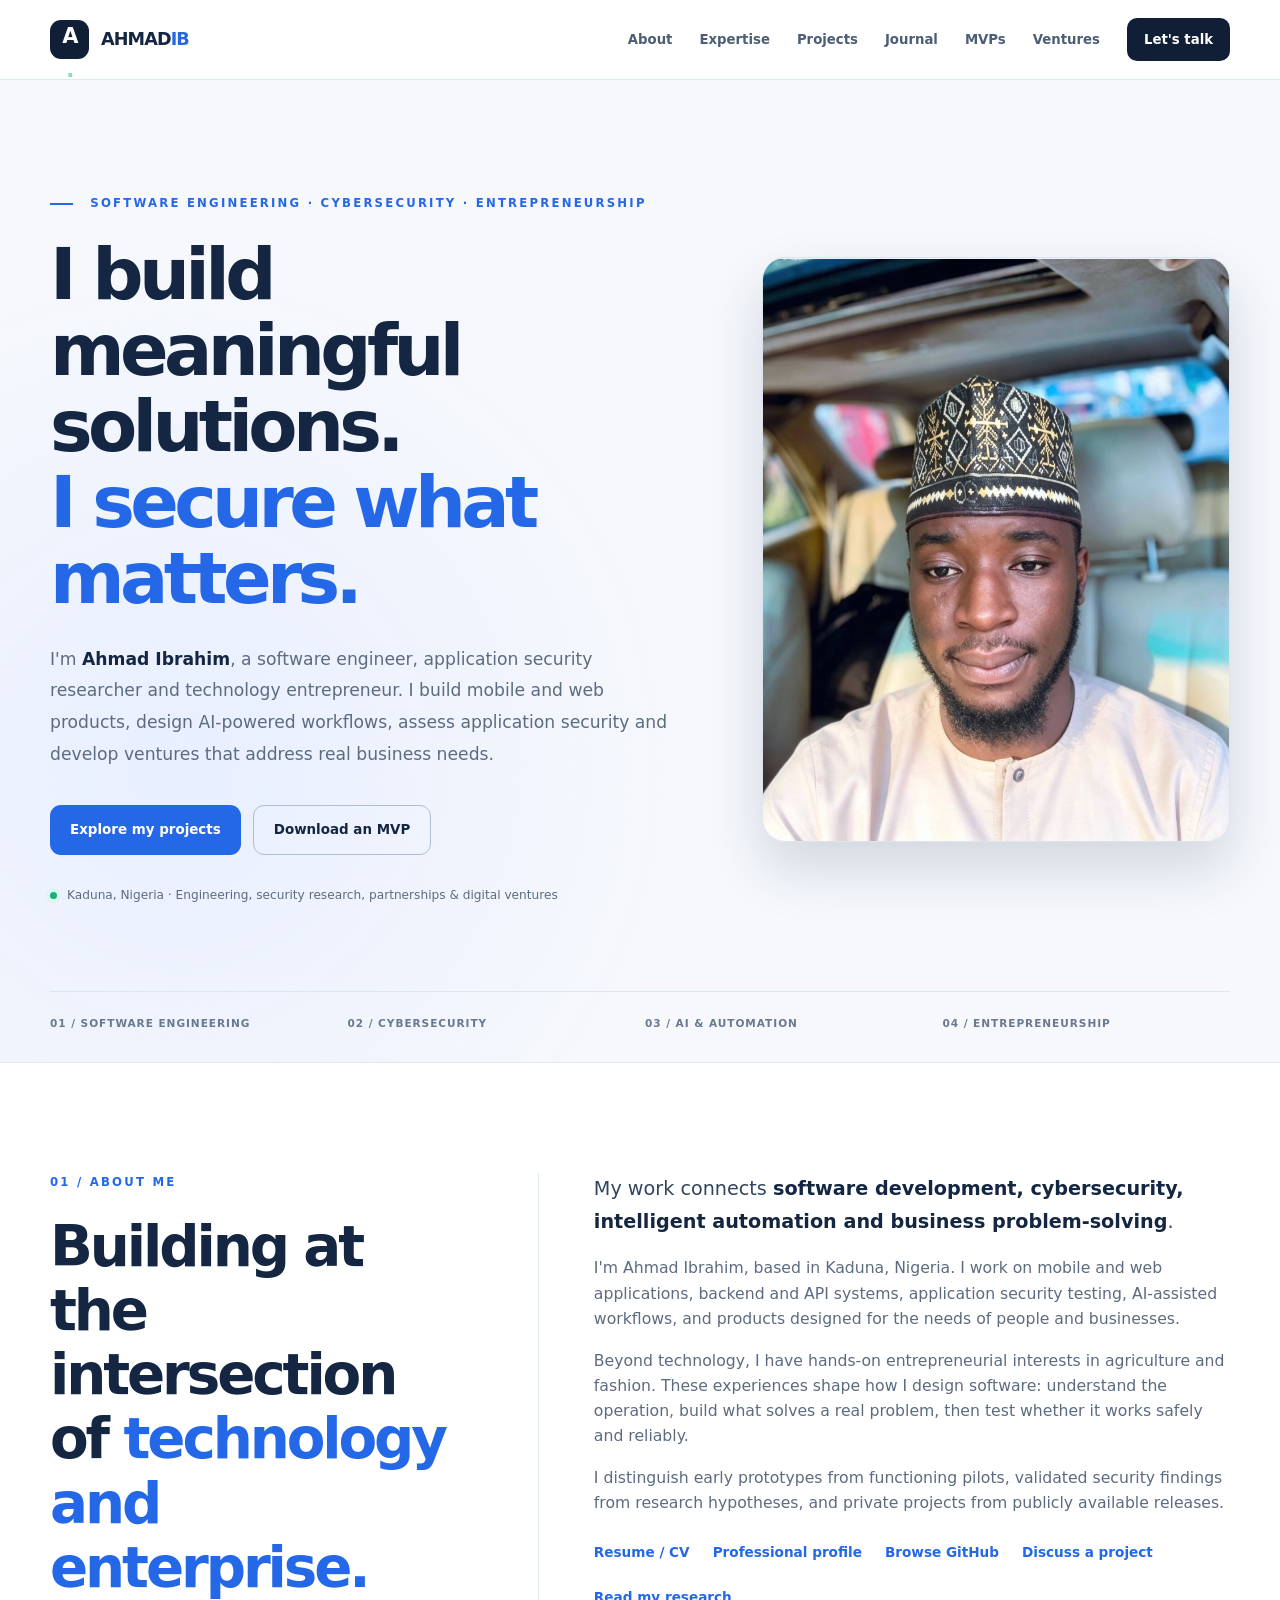
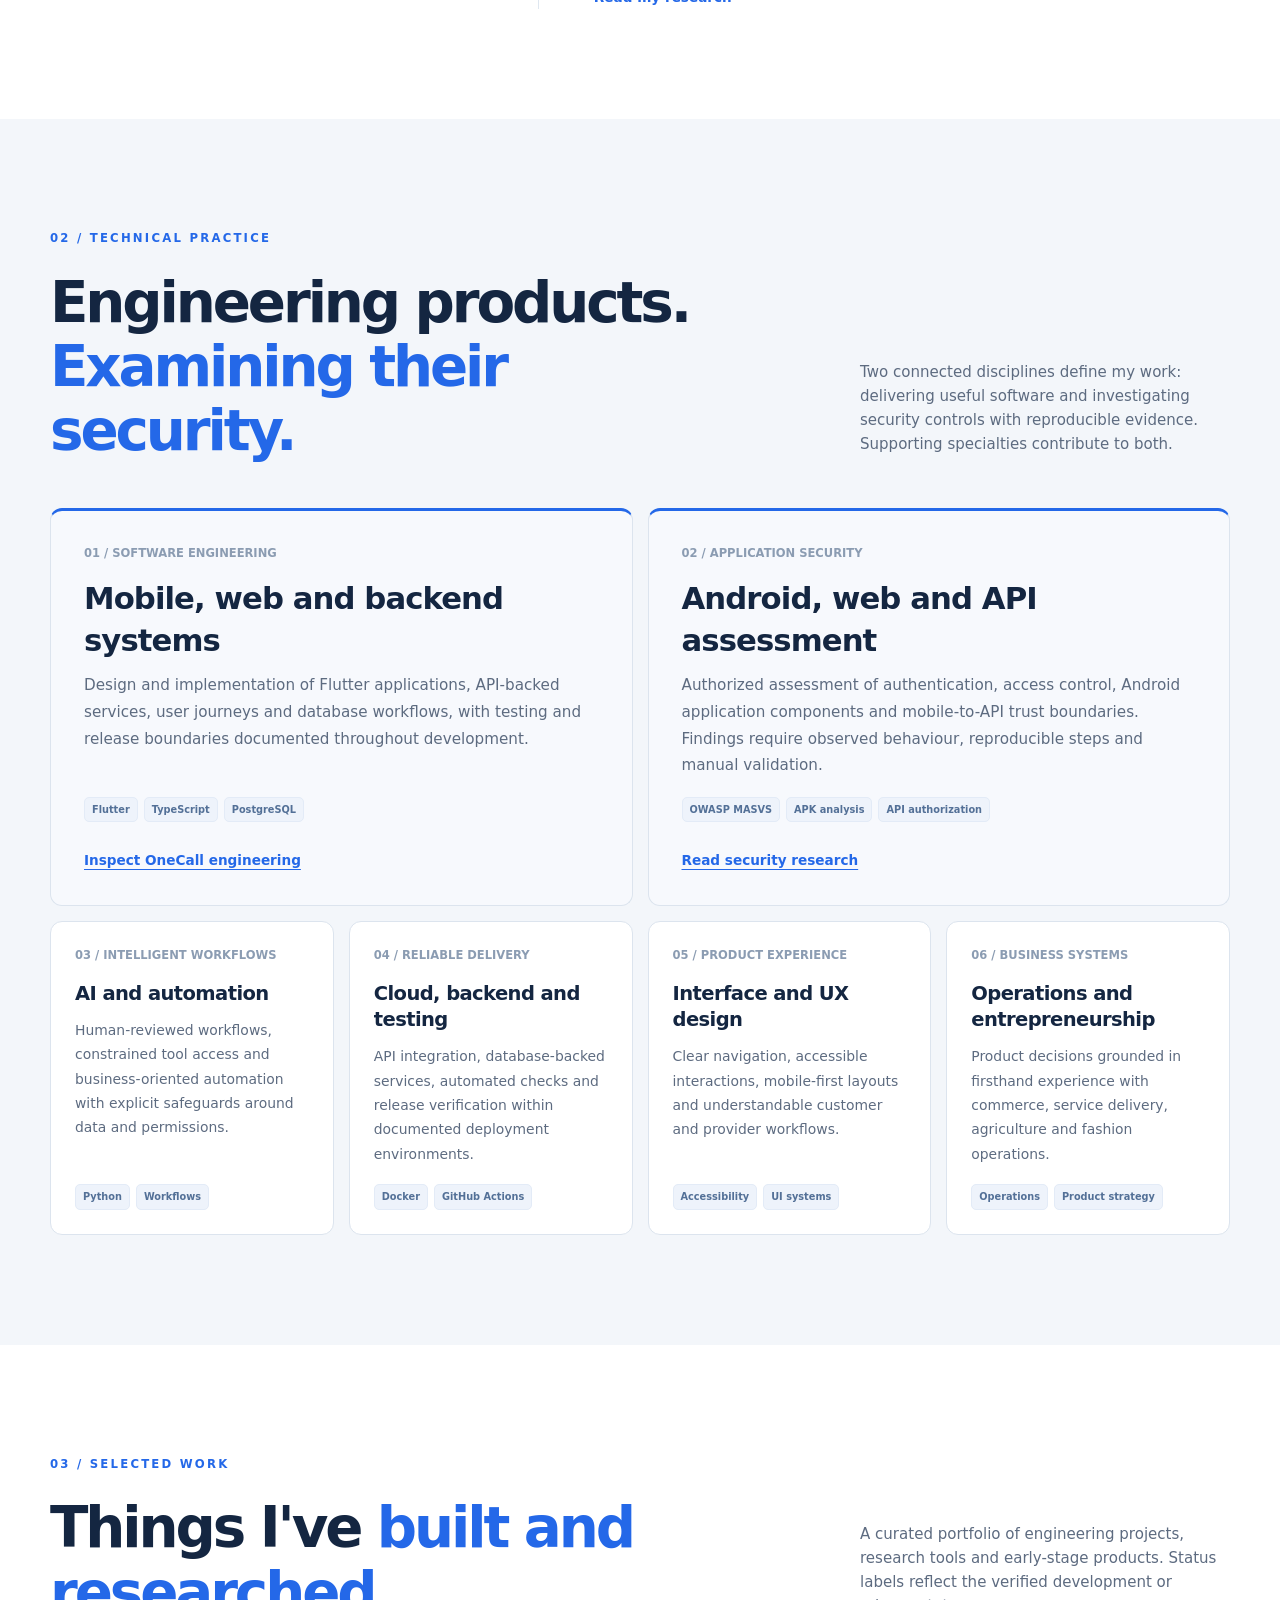
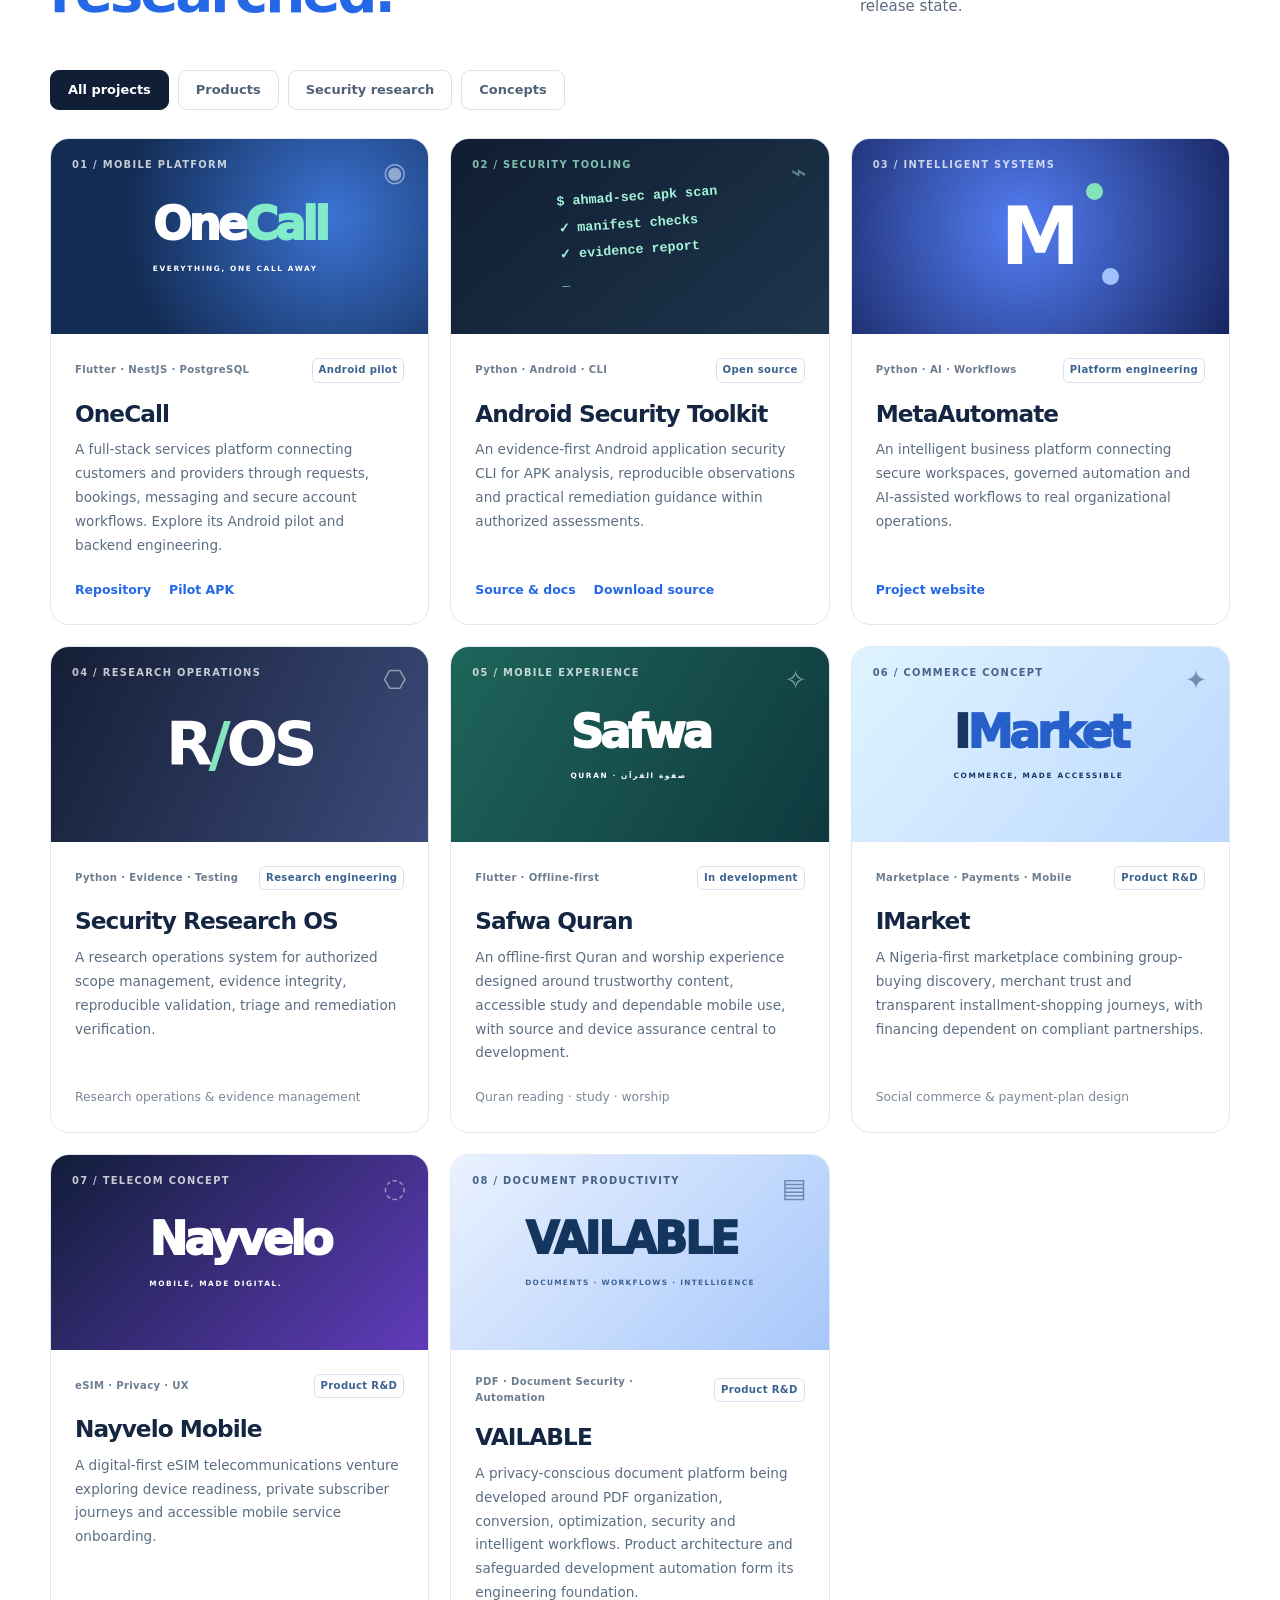
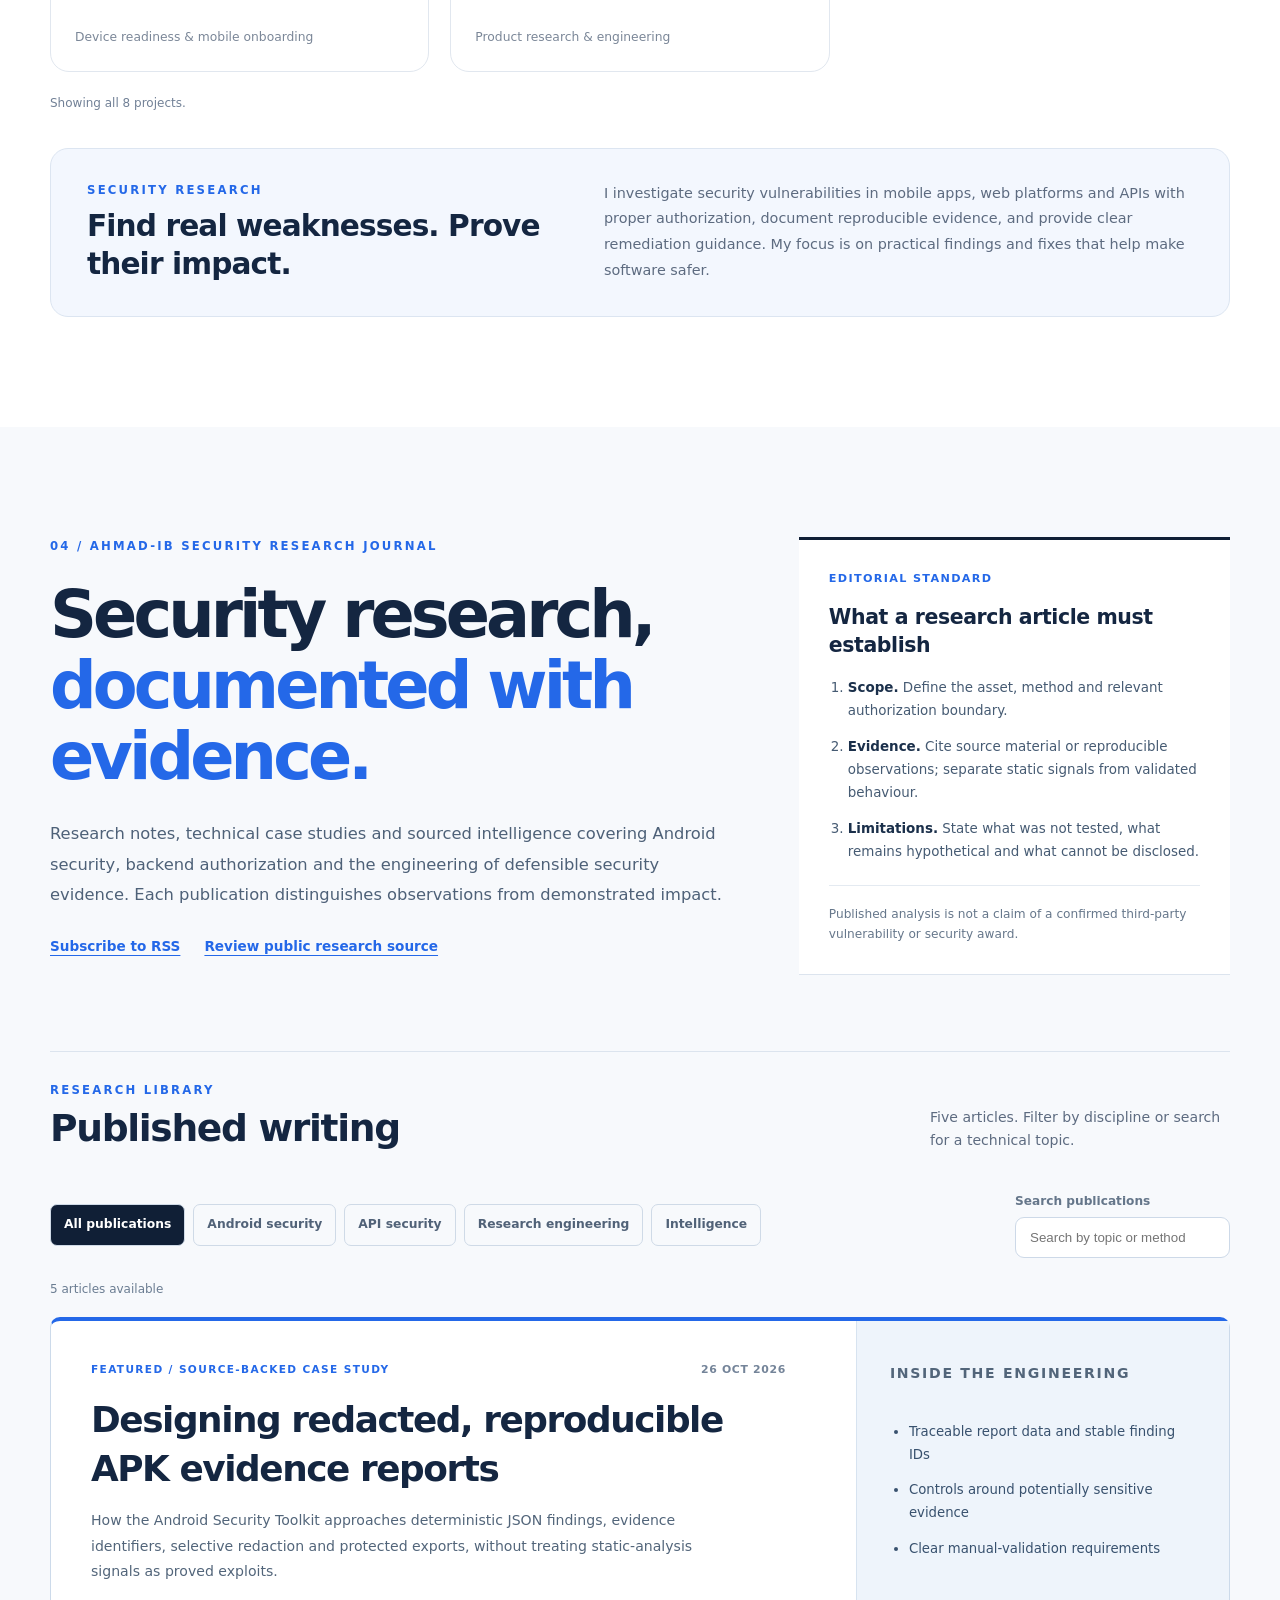
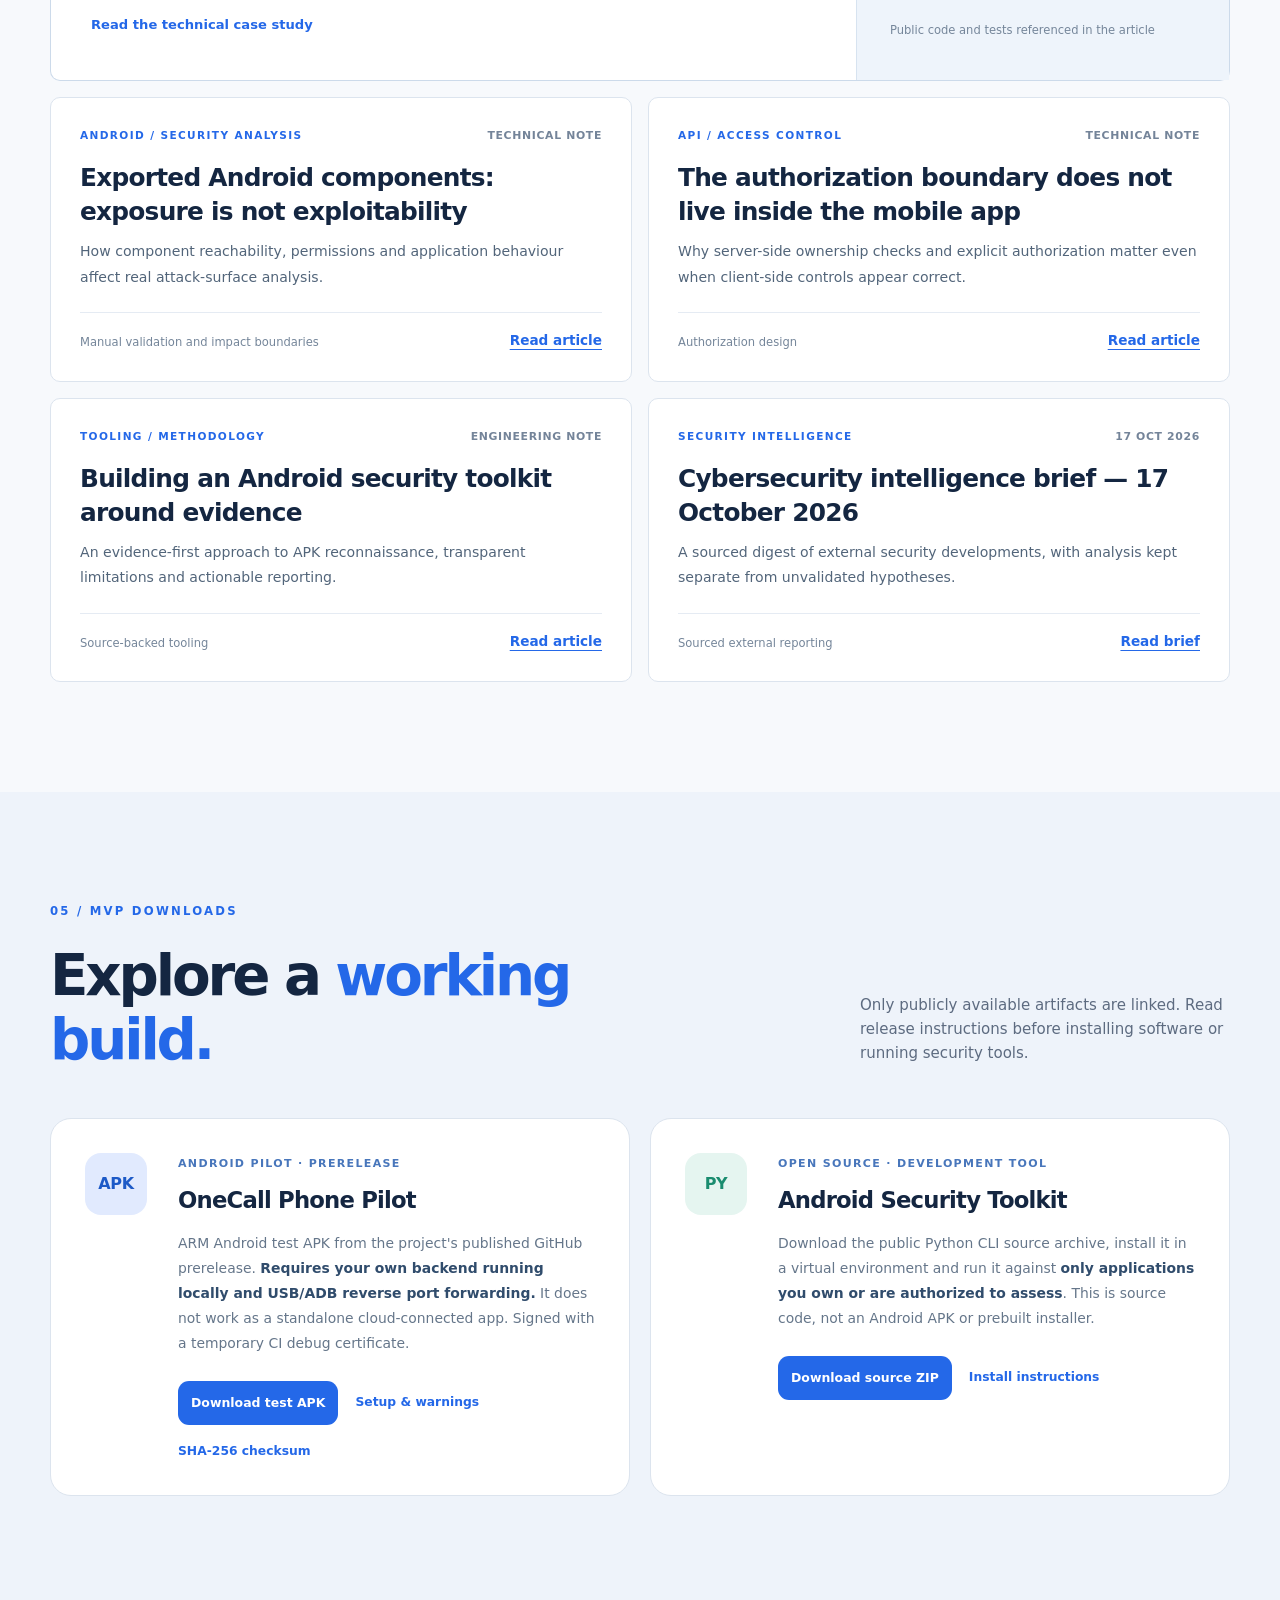
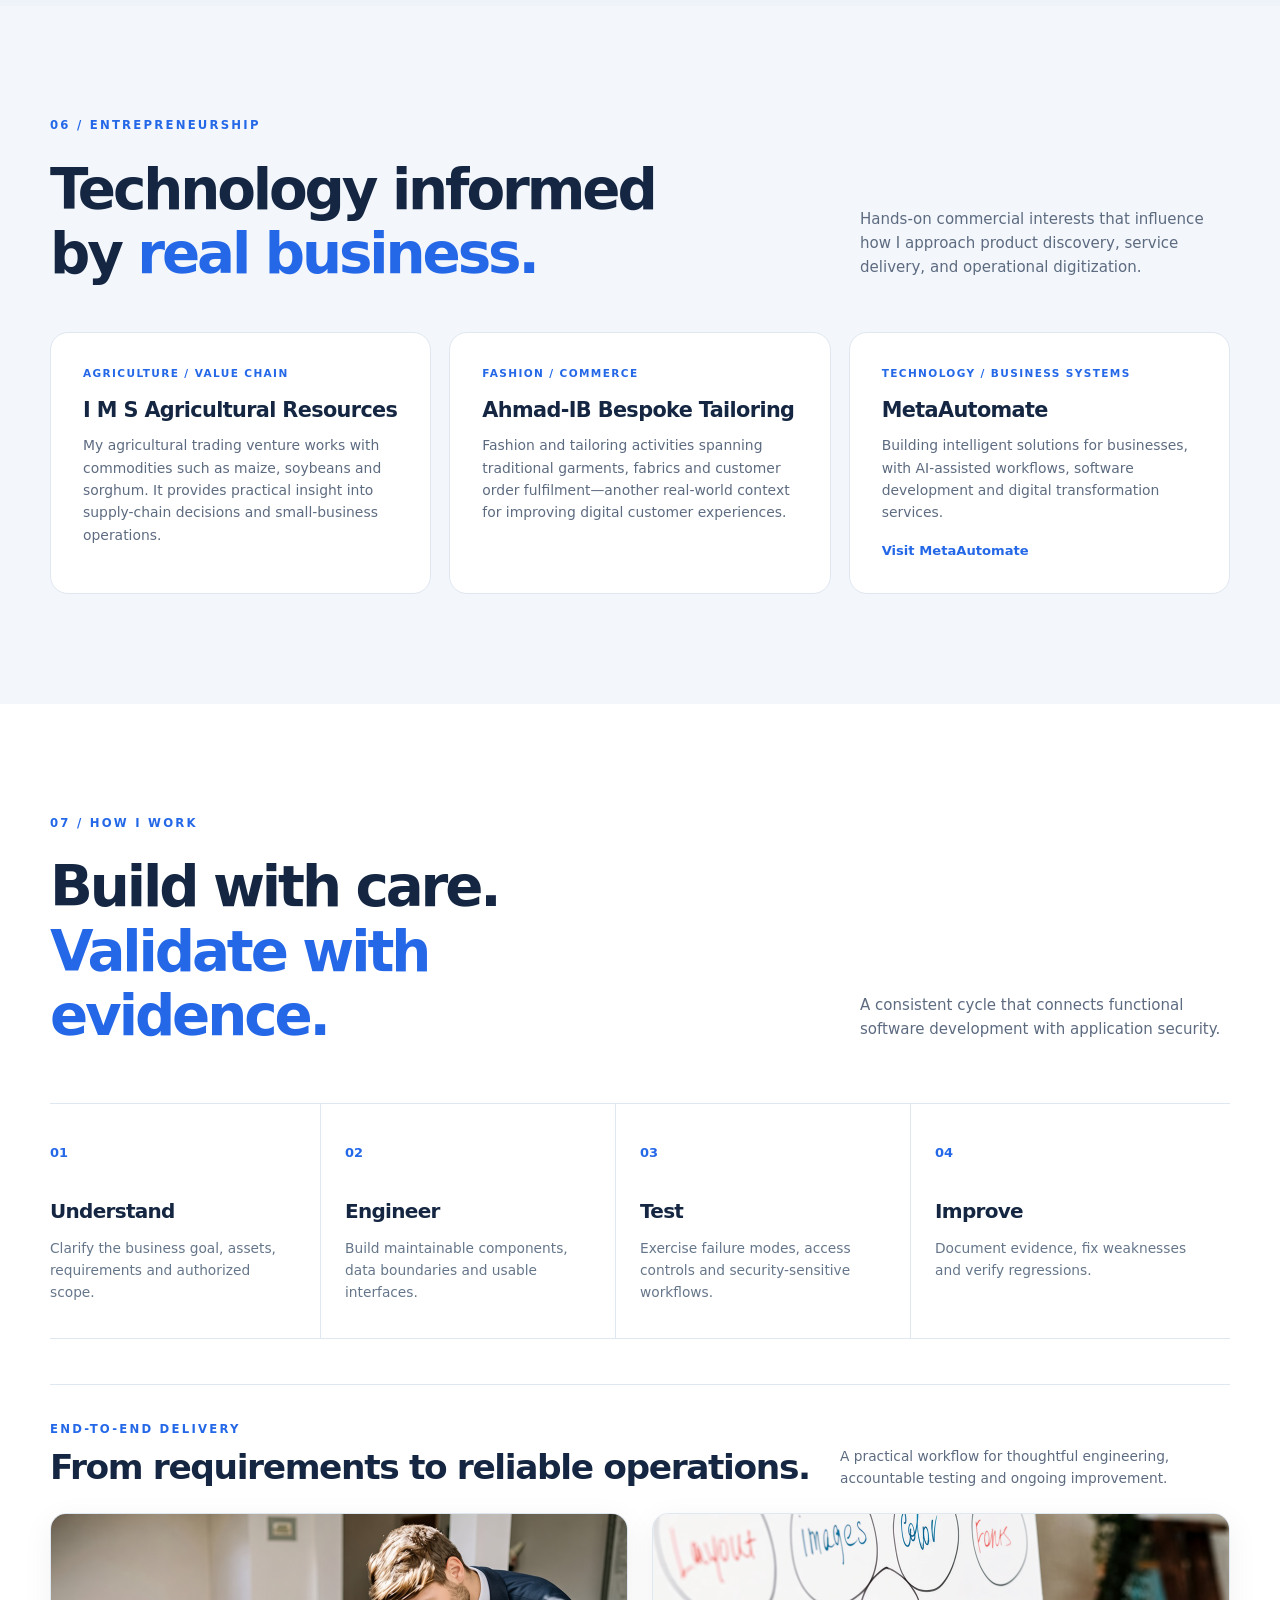
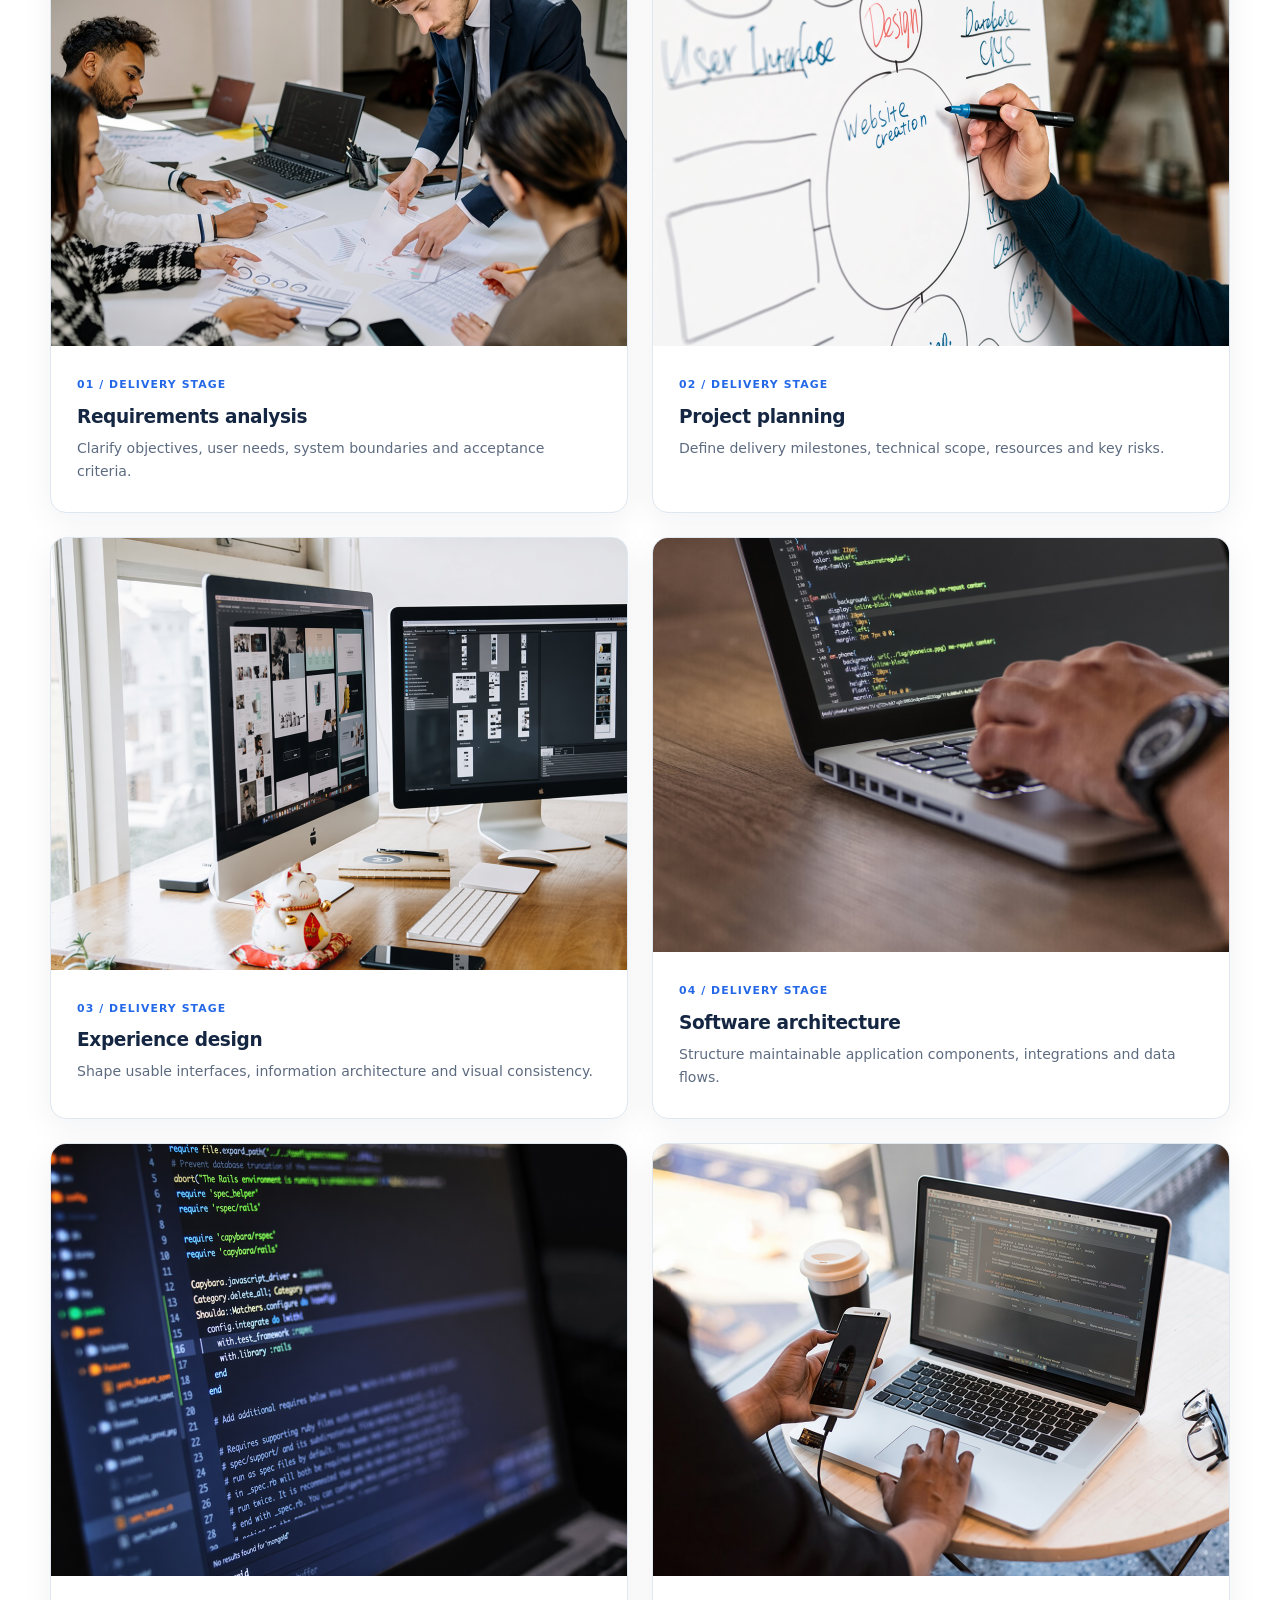
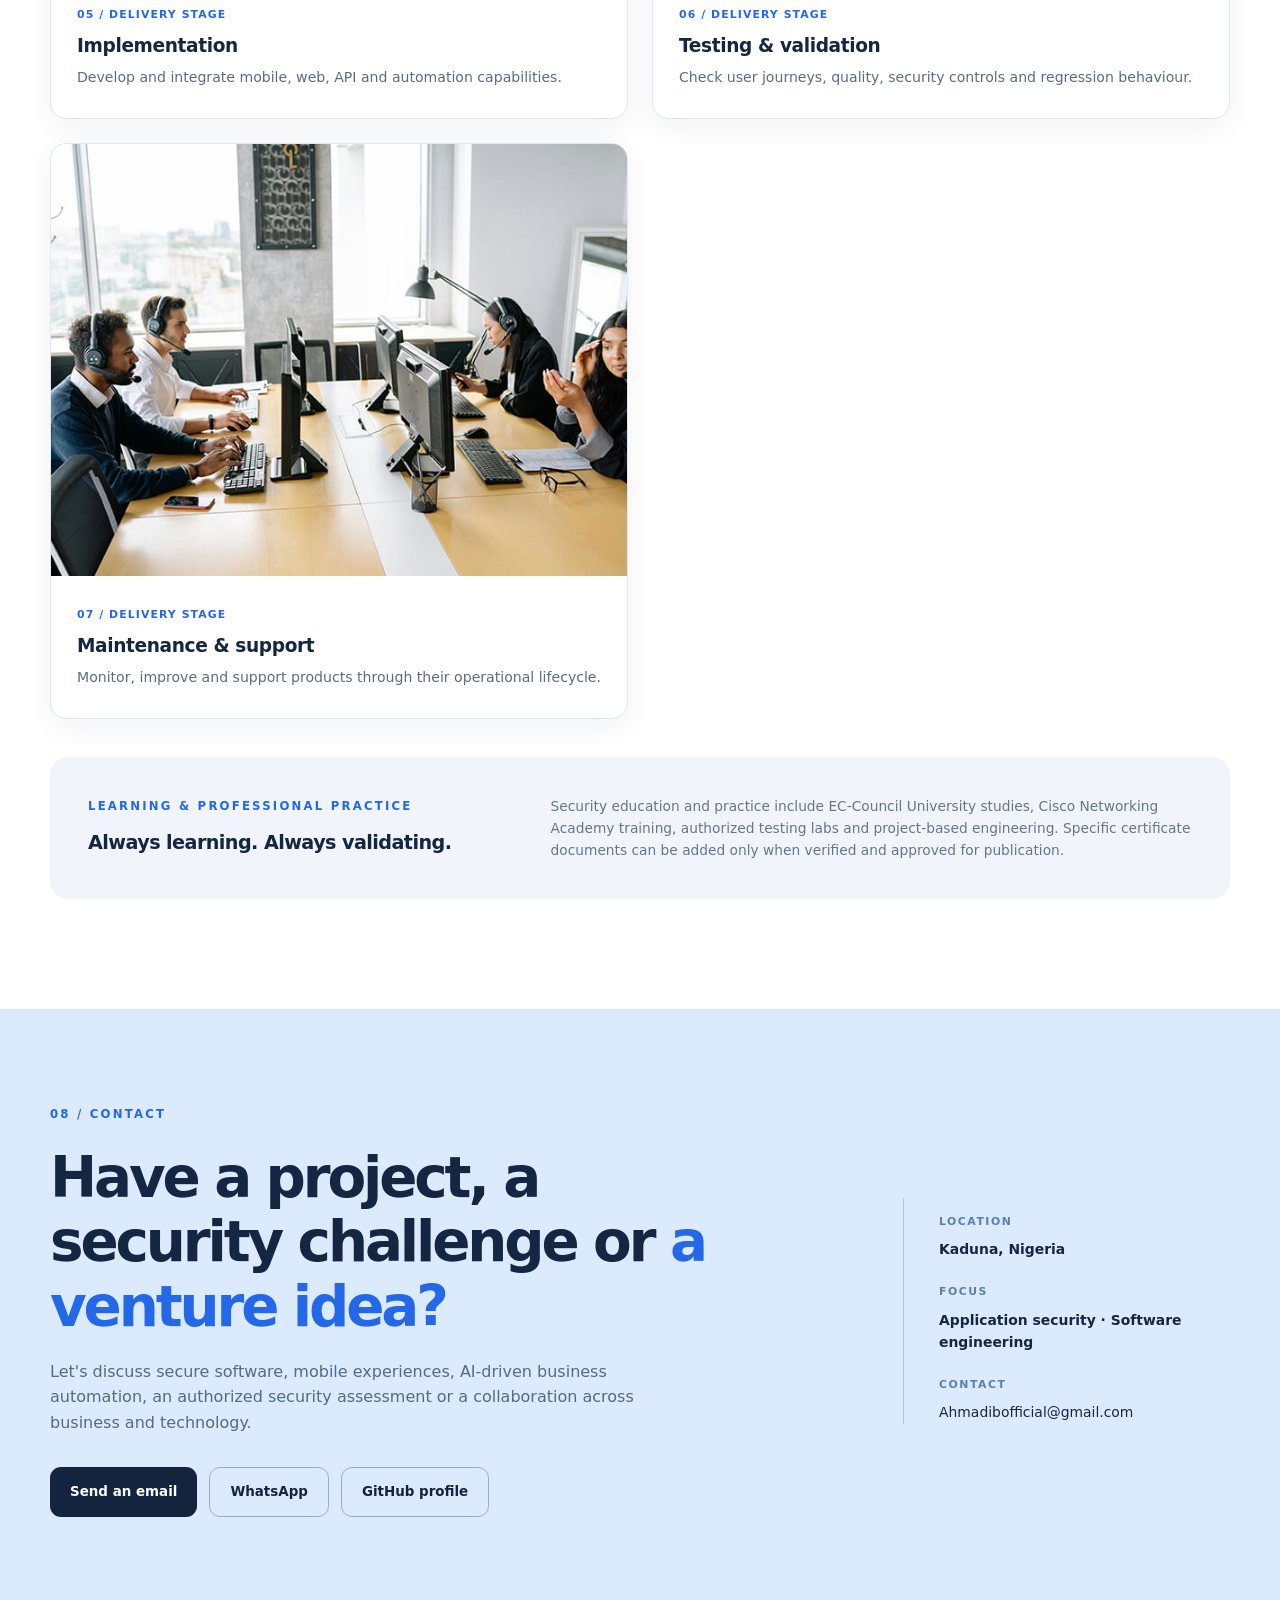
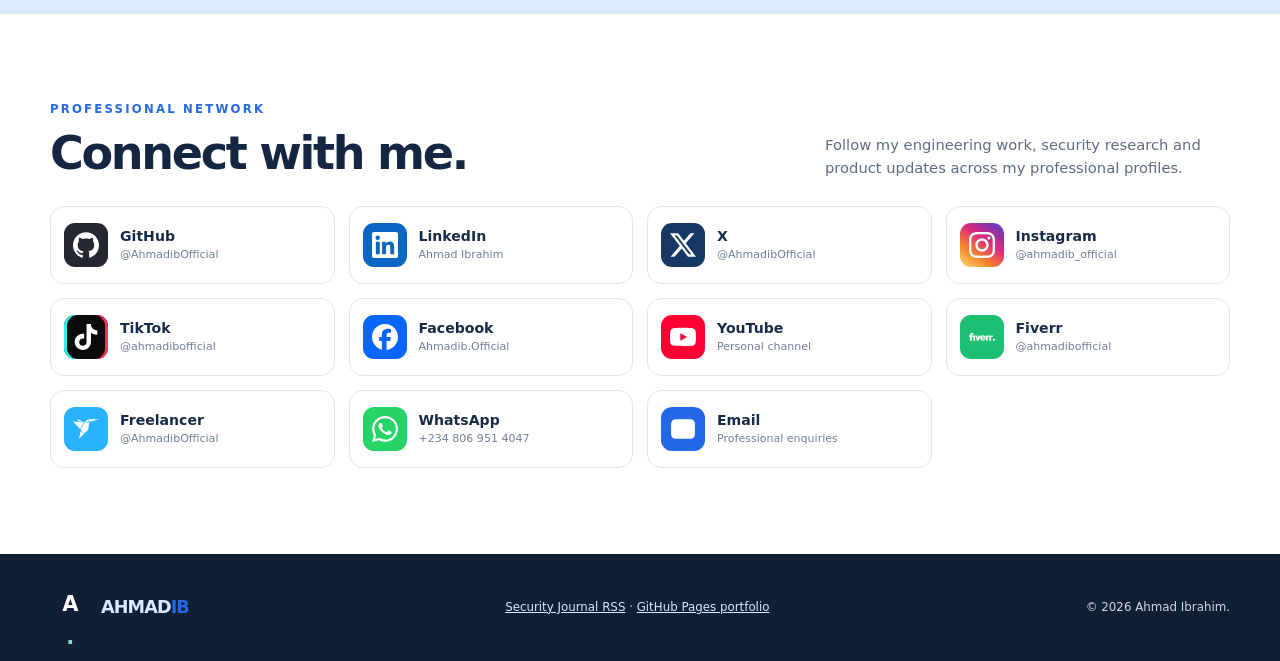
==== commit 3bf89366: "style: remove empty decorative glyphs after arrow cleanup" ====
--- a/publication/index.html
+++ b/publication/index.html
@@ -128,7 +128,7 @@
         <div class="projects-grid" id="project-grid">
           <article class="project-card featured" data-category="product"><div class="project-cover cover-onecall"><span class="cover-number">01 / MOBILE PLATFORM</span><div class="cover-word">One<span>Call</span><small>EVERYTHING, ONE CALL AWAY</small></div><span class="cover-mark">◉</span></div><div class="project-body"><div class="project-meta"><span>Flutter · NestJS · PostgreSQL</span><span class="state">Android pilot</span></div><h3>OneCall</h3><p>A full-stack services platform connecting customers and providers through requests, bookings, messaging and secure account workflows. Explore its Android pilot and backend engineering.</p><div class="project-links"><a href="https://github.com/AhmadibOfficial/OneCall" target="_blank" rel="noopener noreferrer">Repository</a><a href="#downloads">Pilot APK</a></div></div></article>
           <article class="project-card" data-category="security"><div class="project-cover cover-toolkit"><span class="cover-number">02 / SECURITY TOOLING</span><div class="terminal-lines"><span>$ ahmad-sec apk scan</span><span>✓ manifest checks</span><span>✓ evidence report</span><span>_</span></div><span class="cover-mark">⌁</span></div><div class="project-body"><div class="project-meta"><span>Python · Android · CLI</span><span class="state">Open source</span></div><h3>Android Security Toolkit</h3><p>An evidence-first Android application security CLI for APK analysis, reproducible observations and practical remediation guidance within authorized assessments.</p><div class="project-links"><a href="https://github.com/AhmadibOfficial/android-security-toolkit" target="_blank" rel="noopener noreferrer">Source & docs</a><a href="#downloads">Download source</a></div></div></article>
-          <article class="project-card" data-category="product"><div class="project-cover cover-meta"><span class="cover-number">03 / INTELLIGENT SYSTEMS</span><div class="meta-shape"><span>M</span><i></i><i></i></div><span class="cover-mark"> </span></div><div class="project-body"><div class="project-meta"><span>Python · AI · Workflows</span><span class="state">Platform engineering</span></div><h3>MetaAutomate</h3><p>An intelligent business platform connecting secure workspaces, governed automation and AI-assisted workflows to real organizational operations.</p><div class="project-links"><a href="https://metaautomate.onrender.com/" target="_blank" rel="noopener noreferrer">Project website</a></div></div></article>
+          <article class="project-card" data-category="product"><div class="project-cover cover-meta"><span class="cover-number">03 / INTELLIGENT SYSTEMS</span><div class="meta-shape"><span>M</span><i></i><i></i></div></div><div class="project-body"><div class="project-meta"><span>Python · AI · Workflows</span><span class="state">Platform engineering</span></div><h3>MetaAutomate</h3><p>An intelligent business platform connecting secure workspaces, governed automation and AI-assisted workflows to real organizational operations.</p><div class="project-links"><a href="https://metaautomate.onrender.com/" target="_blank" rel="noopener noreferrer">Project website</a></div></div></article>
           <article class="project-card" data-category="security"><div class="project-cover cover-research"><span class="cover-number">04 / RESEARCH OPERATIONS</span><div class="research-symbol">R<span>/</span>OS</div><span class="cover-mark">⎔</span></div><div class="project-body"><div class="project-meta"><span>Python · Evidence · Testing</span><span class="state">Research engineering</span></div><h3>Security Research OS</h3><p>A research operations system for authorized scope management, evidence integrity, reproducible validation, triage and remediation verification.</p><div class="project-links"><span class="link-muted">Research operations & evidence management</span></div></div></article>
           <article class="project-card" data-category="product"><div class="project-cover cover-safwa"><span class="cover-number">05 / MOBILE EXPERIENCE</span><div class="cover-word">Safwa<small>QURAN · صفوة القرآن</small></div><span class="cover-mark">✧</span></div><div class="project-body"><div class="project-meta"><span>Flutter · Offline-first</span><span class="state">In development</span></div><h3>Safwa Quran</h3><p>An offline-first Quran and worship experience designed around trustworthy content, accessible study and dependable mobile use, with source and device assurance central to development.</p><div class="project-links"><span class="link-muted">Quran reading · study · worship</span></div></div></article>
           <article class="project-card" data-category="concept"><div class="project-cover cover-imarket"><span class="cover-number">06 / COMMERCE CONCEPT</span><div class="cover-word">I<span>Market</span><small>COMMERCE, MADE ACCESSIBLE</small></div><span class="cover-mark">✦</span></div><div class="project-body"><div class="project-meta"><span>Marketplace · Payments · Mobile</span><span class="state">Product R&D</span></div><h3>IMarket</h3><p>A Nigeria-first marketplace combining group-buying discovery, merchant trust and transparent installment-shopping journeys, with financing dependent on compliant partnerships.</p><div class="project-links"><span class="link-muted">Social commerce & payment-plan design</span></div></div></article>
--- a/publication/assets/style.css
+++ b/publication/assets/style.css
@@ -177,3 +177,57 @@
 .identity-footer a{color:#c6ddff}
 @media(max-width:800px){.identity-intro,.identity-content{grid-template-columns:1fr}.identity-intro{gap:32px}.identity-portrait{max-width:390px}.identity-cards{grid-template-columns:1fr}.identity-cards article p:not(.identity-kicker){min-height:0}.identity-hero,.identity-section{padding:52px 0}}
 @media(max-width:520px){.identity-page .site-nav a:not(.nav-contact){display:none}.identity-links{gap:9px}}
+
+/* Journal editorial architecture and evidence-first practice, 2026-11-05. */
+.expertise-editorial .expertise-grid{display:grid;grid-template-columns:repeat(4,minmax(0,1fr));gap:15px}
+.expertise-editorial .expertise-card{display:flex;flex-direction:column;gap:10px;border-radius:12px;padding:24px;background:#fff;border:1px solid #dce4ee;box-shadow:none}
+.expertise-editorial .expertise-card--primary{grid-column:span 2;background:#f7f9fd;padding:33px;min-height:320px;border-top:3px solid #2468e8}
+.expertise-editorial .expertise-card h3{font-size:1.22rem;margin:6px 0 1px}
+.expertise-editorial .expertise-card--primary h3{font-size:clamp(1.55rem,2.4vw,2.1rem);max-width:460px}
+.expertise-editorial .expertise-card p{margin:0 0 8px;font-size:.87rem;line-height:1.75}
+.expertise-editorial .expertise-card--primary p{font-size:.95rem}
+.expertise-editorial .expertise-card .tag-row{margin-top:auto}
+.expertise-evidence{display:inline-flex;align-self:flex-start;margin-top:18px;font-size:.85rem;color:var(--blue);font-weight:800;text-underline-offset:4px}
+.research-editorial{background:#f7f9fc}
+.research-lead{display:grid;grid-template-columns:minmax(0,1.35fr) minmax(290px,.85fr);gap:clamp(30px,5vw,78px);align-items:start;margin-bottom:76px}
+.research-lead-copy h2{font-size:clamp(2.7rem,5.1vw,4.8rem);line-height:1.09;letter-spacing:-.06em;max-width:850px;margin:0 0 27px}
+.research-lead-copy h2 em{font-style:normal;color:var(--blue)}
+.research-intro{max-width:690px;font-size:1.02rem;line-height:1.85;color:#4e6178;margin:0 0 26px}
+.research-publication-links{display:flex;flex-wrap:wrap;gap:12px 24px}
+.research-publication-links a{font-size:.85rem;color:var(--blue);font-weight:800;text-underline-offset:4px}
+.research-standard{padding:30px;border-top:3px solid var(--dark);background:#fff;border-bottom:1px solid #dce4ee}
+.research-standard-label,.journal-proof-label{font-size:.7rem;font-weight:900;letter-spacing:.12em;color:var(--blue);margin:0 0 16px}
+.research-standard h3{font-size:1.28rem;line-height:1.35;margin:0 0 18px;letter-spacing:-.02em}
+.research-standard ol{padding-left:19px;margin:0;display:grid;gap:13px;color:#465b73;font-size:.84rem;line-height:1.7}
+.research-standard strong{color:#1b304b}
+.research-standard>p:last-child{border-top:1px solid #e4eaf1;margin:22px 0 0;padding-top:18px;font-size:.76rem;line-height:1.65;color:#66778b}
+.research-library-heading{display:flex;align-items:end;justify-content:space-between;gap:30px;border-top:1px solid #dce4ee;padding-top:29px;margin:0 0 25px}
+.research-library-heading .overline{margin:0 0 6px}
+.research-library-heading h3{font-size:clamp(1.7rem,3vw,2.35rem);letter-spacing:-.035em;line-height:1.2;margin:0}
+.research-library-heading>p{color:var(--muted);font-size:.88rem;max-width:300px;margin:0}
+.research-editorial .journal-controls{padding:16px 0 18px;margin-bottom:0;align-items:center}
+.research-editorial .journal-filter{background:transparent;border:1px solid #cfdae7;border-radius:7px;font-size:.77rem;padding:10px 13px}
+.research-editorial .journal-filter.is-active{background:var(--dark);color:#fff}
+.research-editorial .journal-filter:focus-visible,.research-editorial input:focus-visible{outline:3px solid var(--blue);outline-offset:2px}
+.research-editorial .journal-search{font-size:.76rem}
+.research-editorial .journal-search input{min-width:215px}
+.research-editorial .journal-count{margin:4px 0 18px}
+.research-editorial .journal-grid{display:grid;grid-template-columns:repeat(2,minmax(0,1fr));gap:16px}
+.research-editorial .journal-card{background:#fff;border:1px solid #dce4ee;border-radius:10px;min-height:260px;padding:29px;box-shadow:none}
+.journal-card-meta{display:flex;align-items:center;justify-content:space-between;gap:12px;flex-wrap:wrap}
+.journal-card-meta time,.journal-reading-kind{font-size:.68rem;letter-spacing:.06em;font-weight:750;color:#748499}
+.research-editorial .journal-card h3{font-size:clamp(1.19rem,2vw,1.55rem);line-height:1.37;margin:17px 0 10px}
+.research-editorial .journal-card p{font-size:.88rem;line-height:1.8;color:#52657a}
+.journal-card-foot{display:flex;justify-content:space-between;align-items:end;flex-wrap:wrap;gap:10px 20px;border-top:1px solid #e5ebf3;padding-top:17px;margin-top:auto}
+.journal-card-foot span,.journal-evidence{font-size:.72rem;color:#75869a;line-height:1.55}
+.journal-card-foot a,.journal-main-link{font-size:.85rem;font-weight:850;color:var(--blue);text-decoration:underline;text-underline-offset:4px}
+.research-editorial .journal-card--featured{grid-column:1/-1;display:grid;grid-template-columns:minmax(0,1.35fr) minmax(270px,.65fr);gap:30px;padding:0;min-height:290px;border:1px solid #ccdaea;border-top:4px solid var(--blue);background:#fff}
+.journal-feature-copy{padding:40px 40px 43px}
+.journal-feature-copy h3{font-size:clamp(1.7rem,2.8vw,2.55rem)!important;margin:17px 0 15px!important;max-width:670px;letter-spacing:-.04em}
+.journal-feature-copy p{max-width:650px;margin-bottom:27px!important}
+.journal-feature-proof{padding:40px 33px;background:#eef4fb;border-left:1px solid #d7e3f0;display:flex;flex-direction:column;gap:13px}
+.journal-feature-proof ul{margin:0;padding-left:19px;display:grid;gap:13px;color:#38516e;font-size:.83rem;line-height:1.7}
+.journal-evidence{margin-top:auto}
+@media(max-width:920px){.research-lead{grid-template-columns:1fr}.research-standard{max-width:650px}.research-editorial .journal-card--featured{grid-template-columns:1fr}.journal-feature-proof{border-left:0;border-top:1px solid #d7e3f0}}
+@media(max-width:750px){.expertise-editorial .expertise-grid{grid-template-columns:repeat(2,minmax(0,1fr))}.expertise-editorial .expertise-card--primary{grid-column:span 2}.research-editorial .journal-grid{grid-template-columns:1fr}.research-library-heading{align-items:flex-start;flex-direction:column;gap:8px}.journal-feature-copy{padding:28px}.journal-feature-proof{padding:27px}}
+@media(max-width:520px){.expertise-editorial .expertise-grid{grid-template-columns:1fr}.expertise-editorial .expertise-card--primary{grid-column:span 1;padding:25px;min-height:0}.research-standard{padding:24px}.research-publication-links{gap:12px}.research-editorial .journal-card{padding:23px}.research-editorial .journal-card--featured{padding:0}.research-editorial .journal-search{width:100%}.research-editorial .journal-search input{width:100%}}
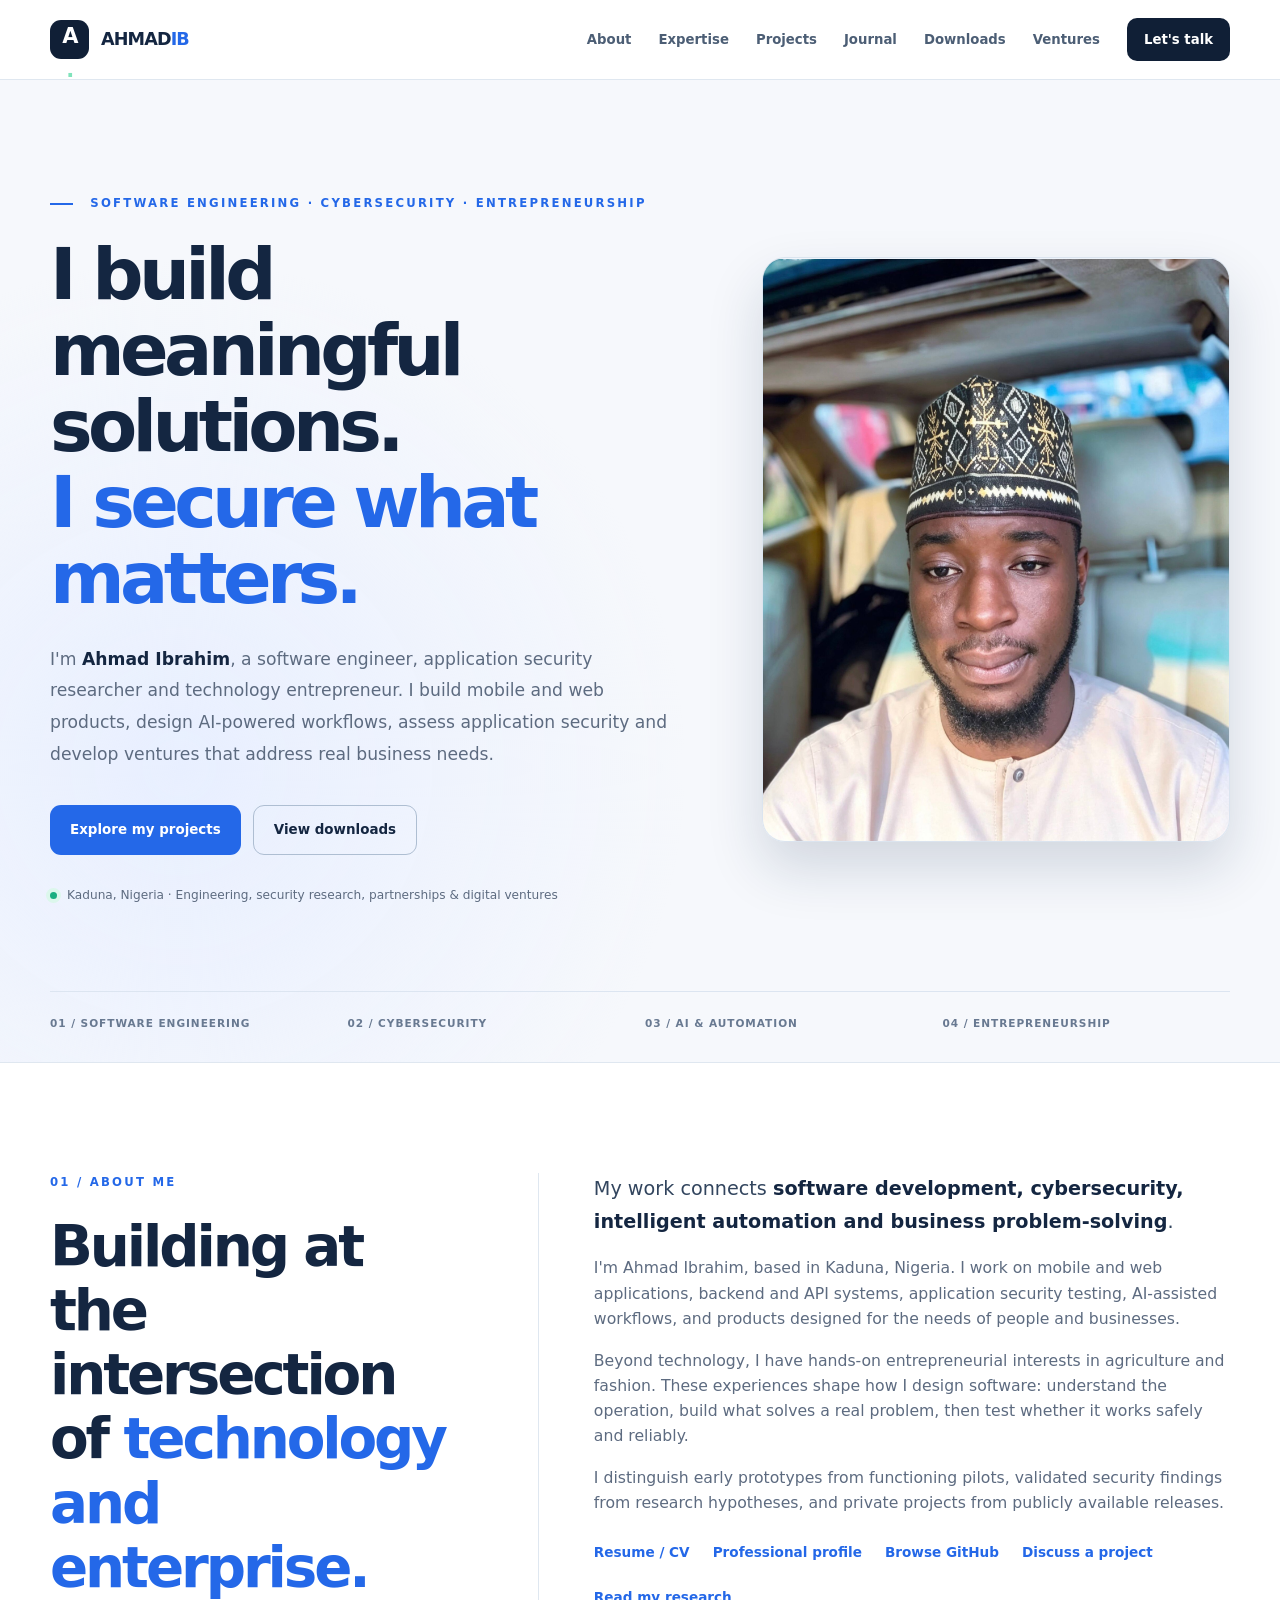
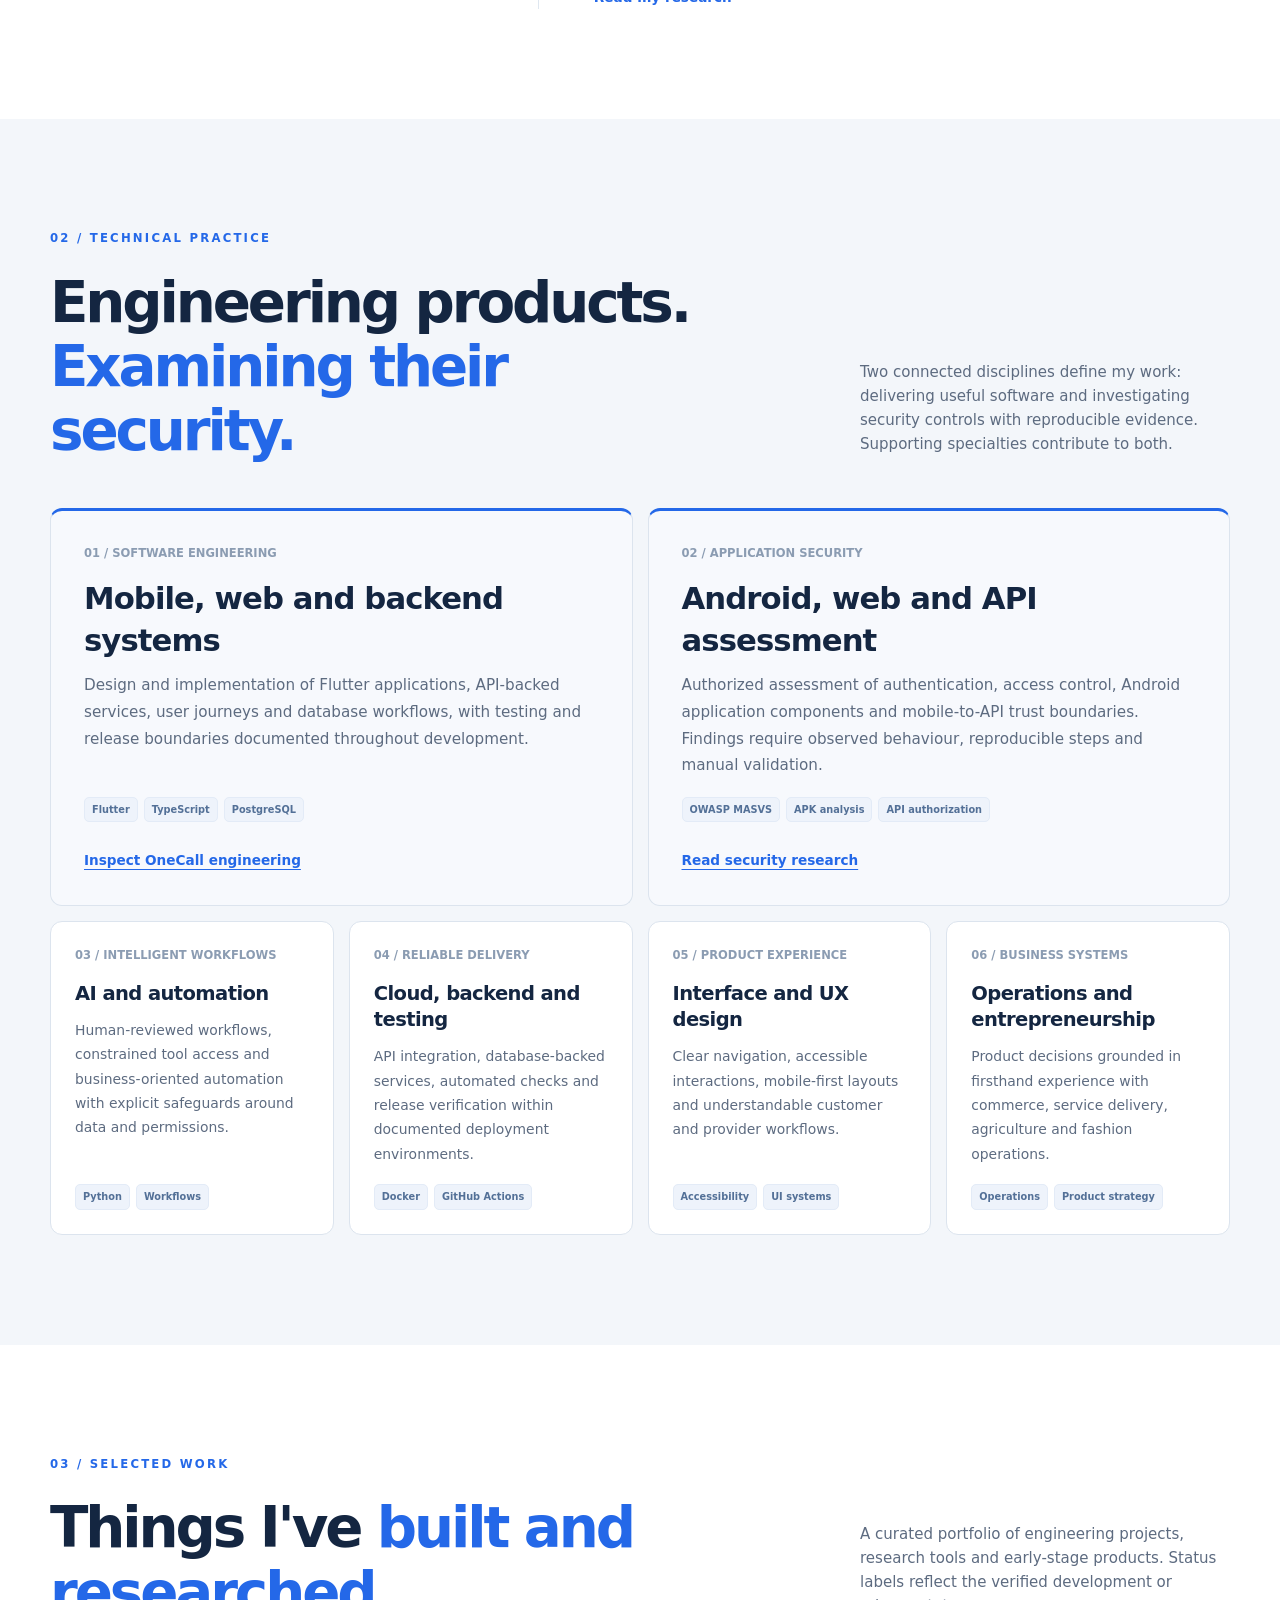
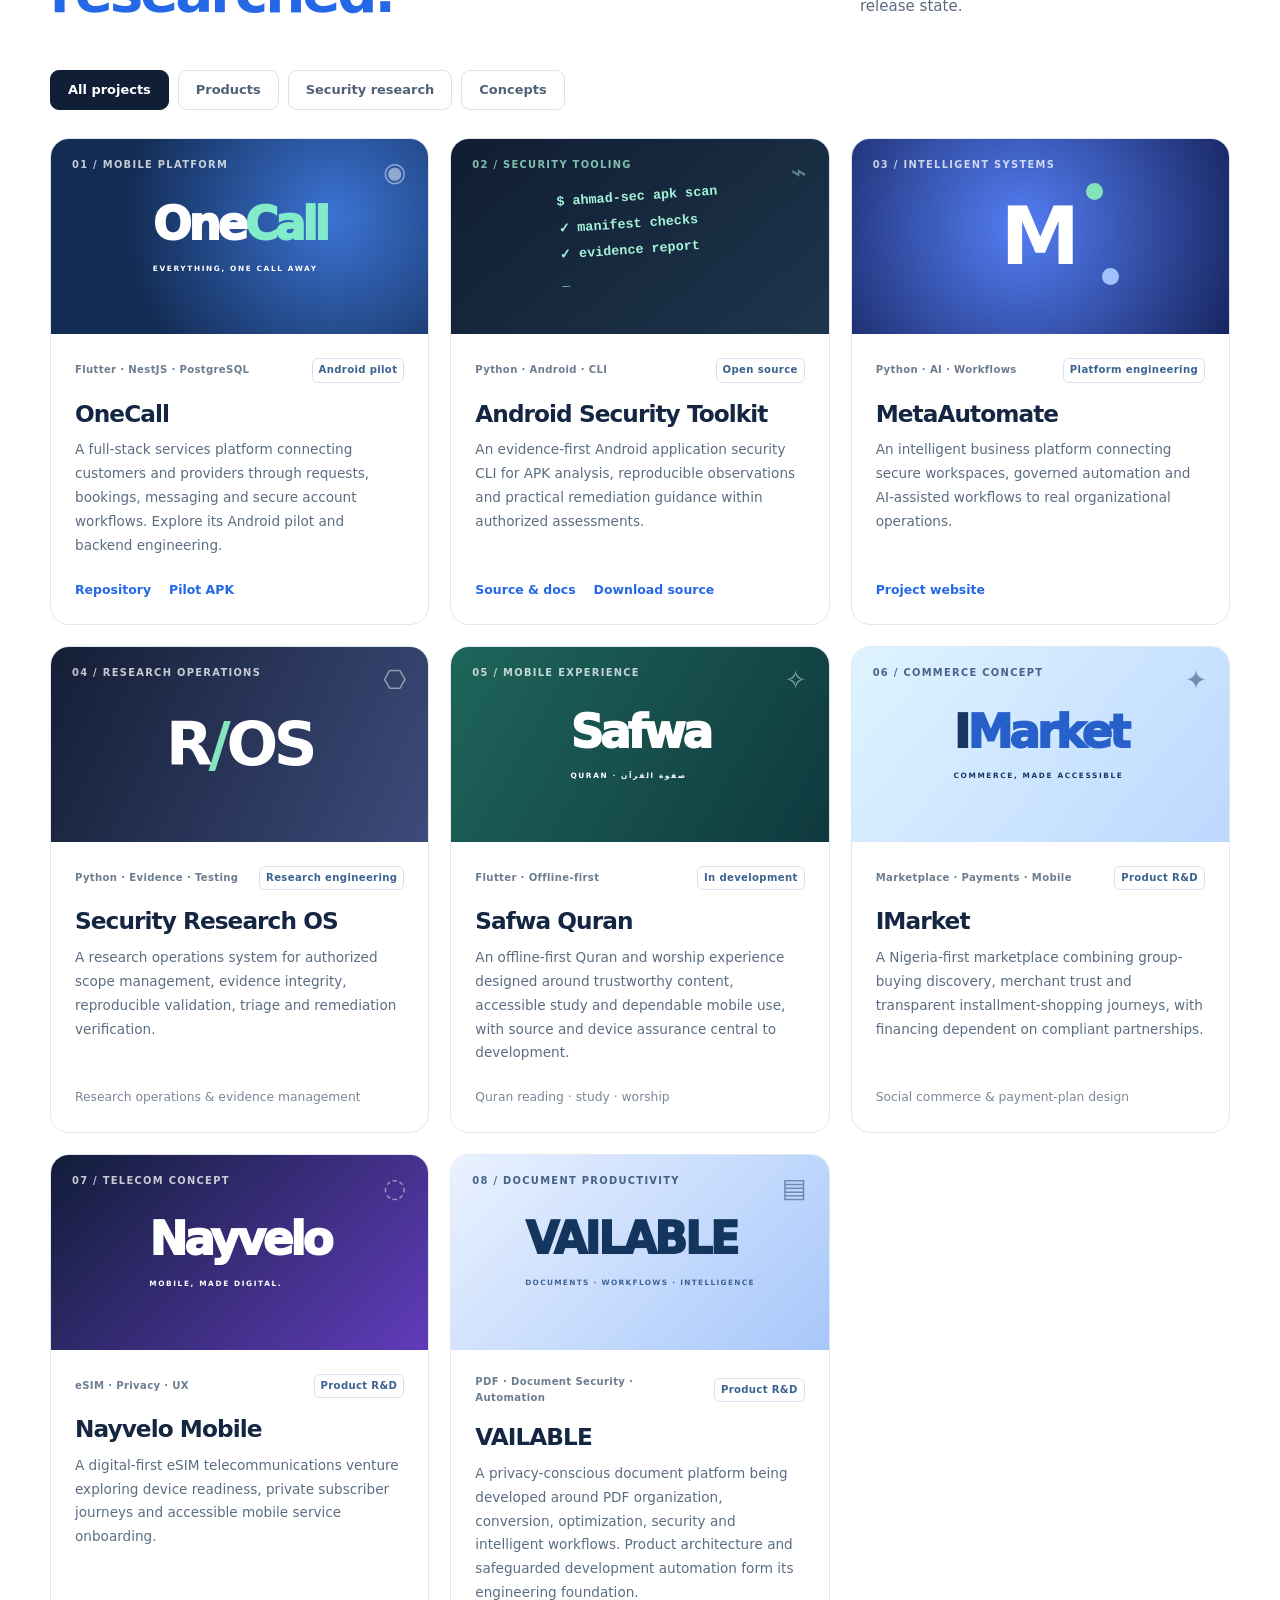
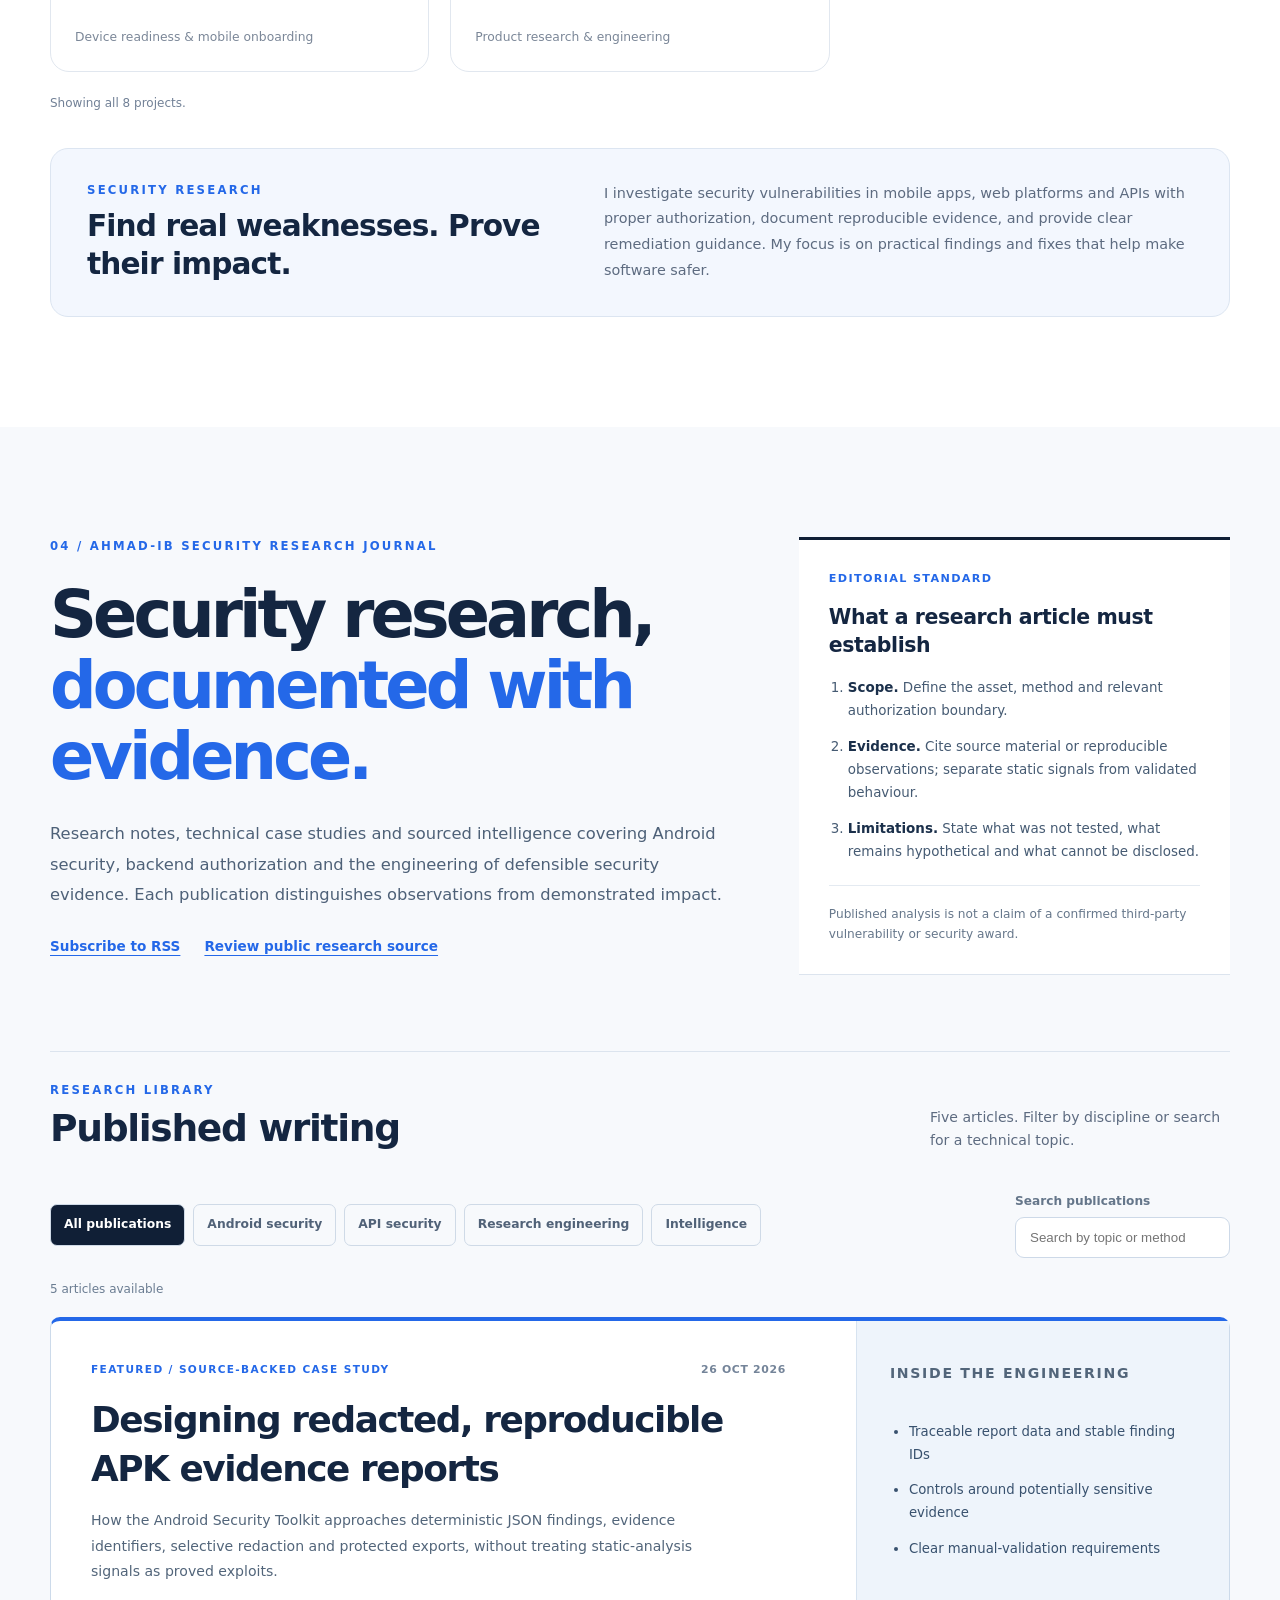
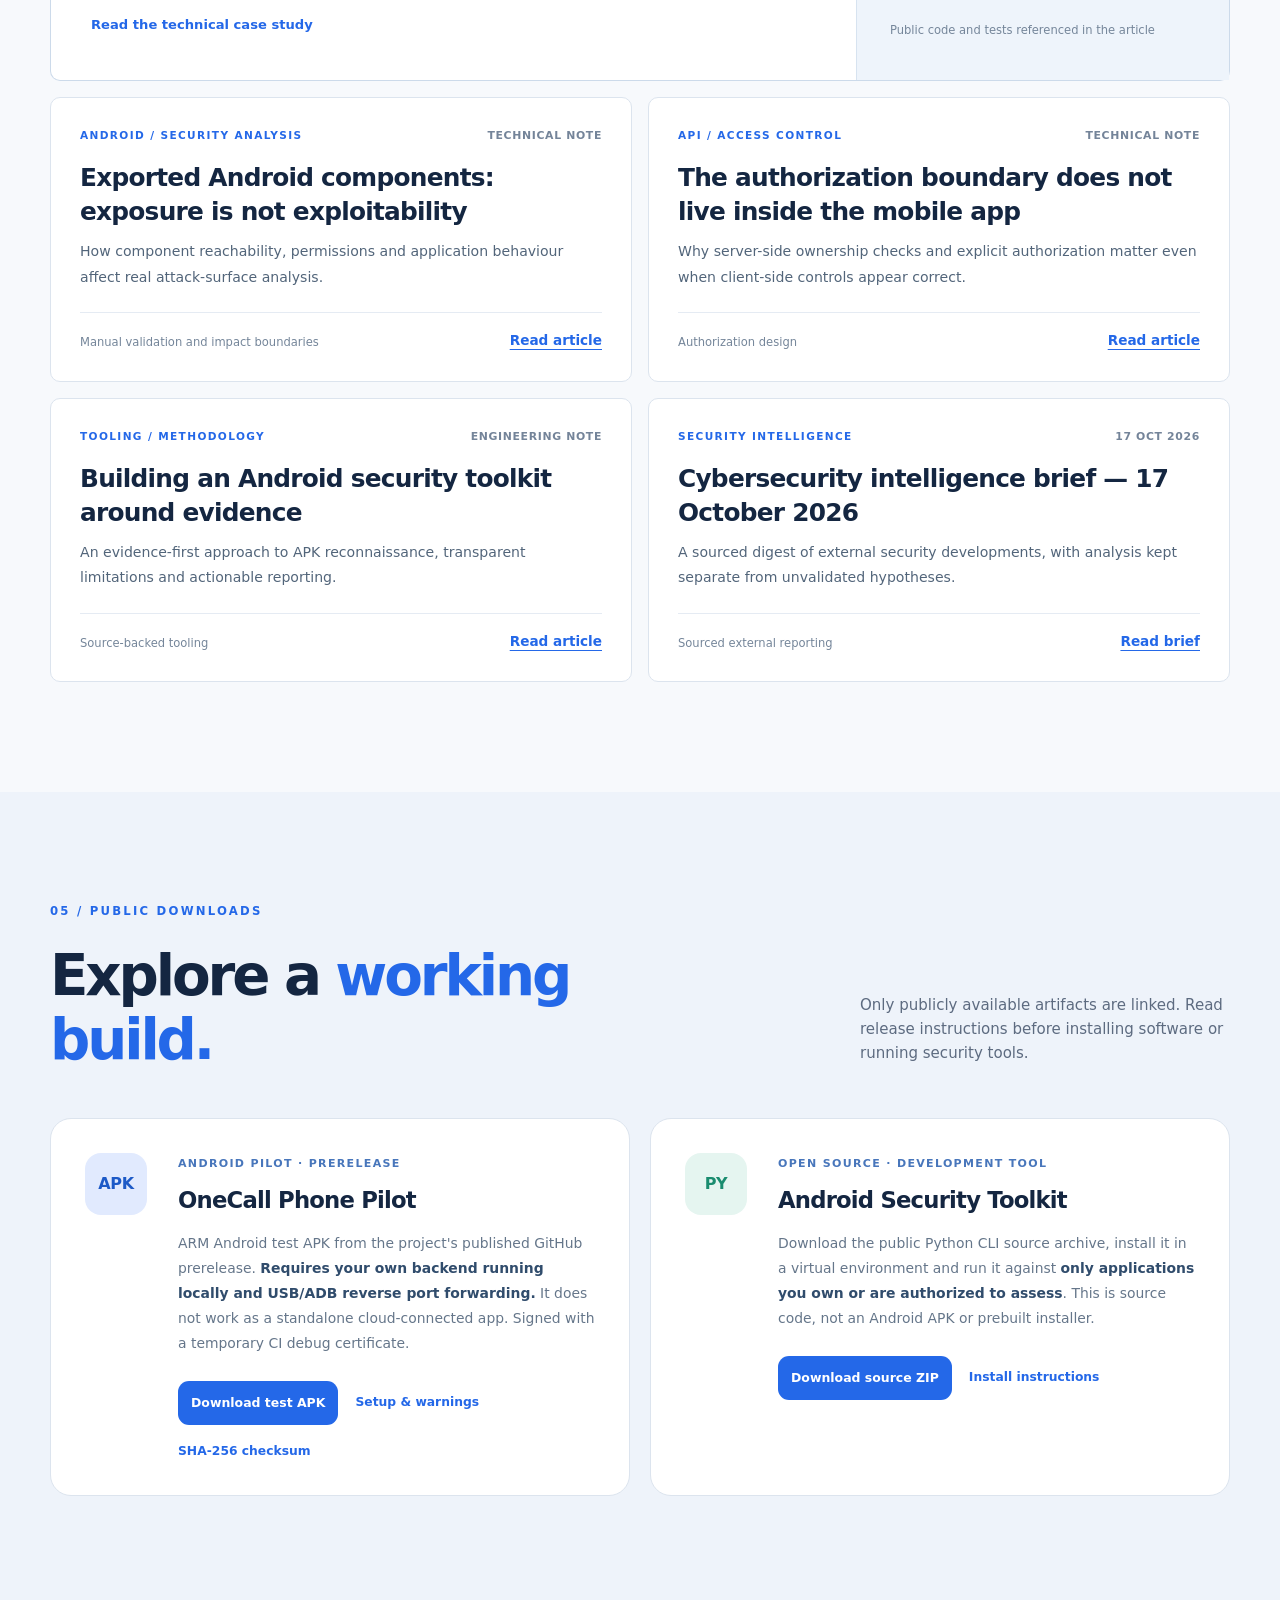
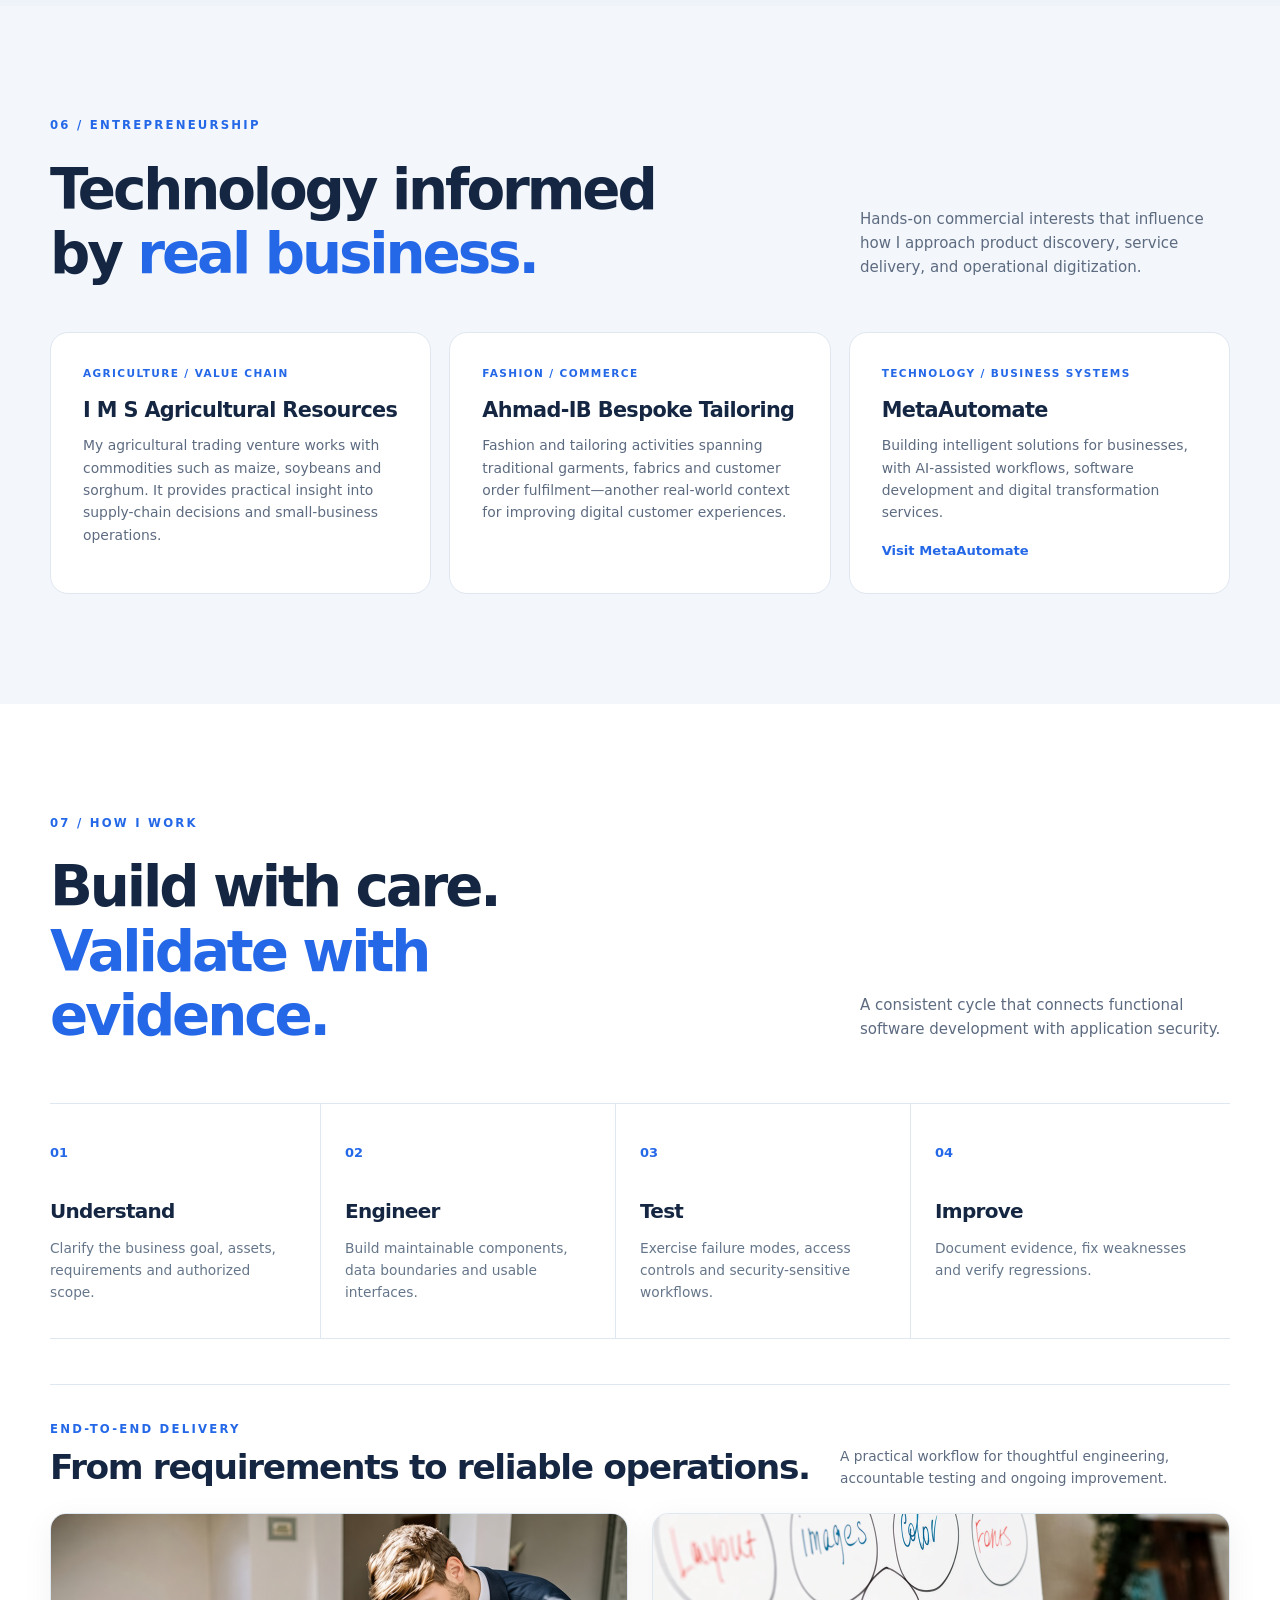
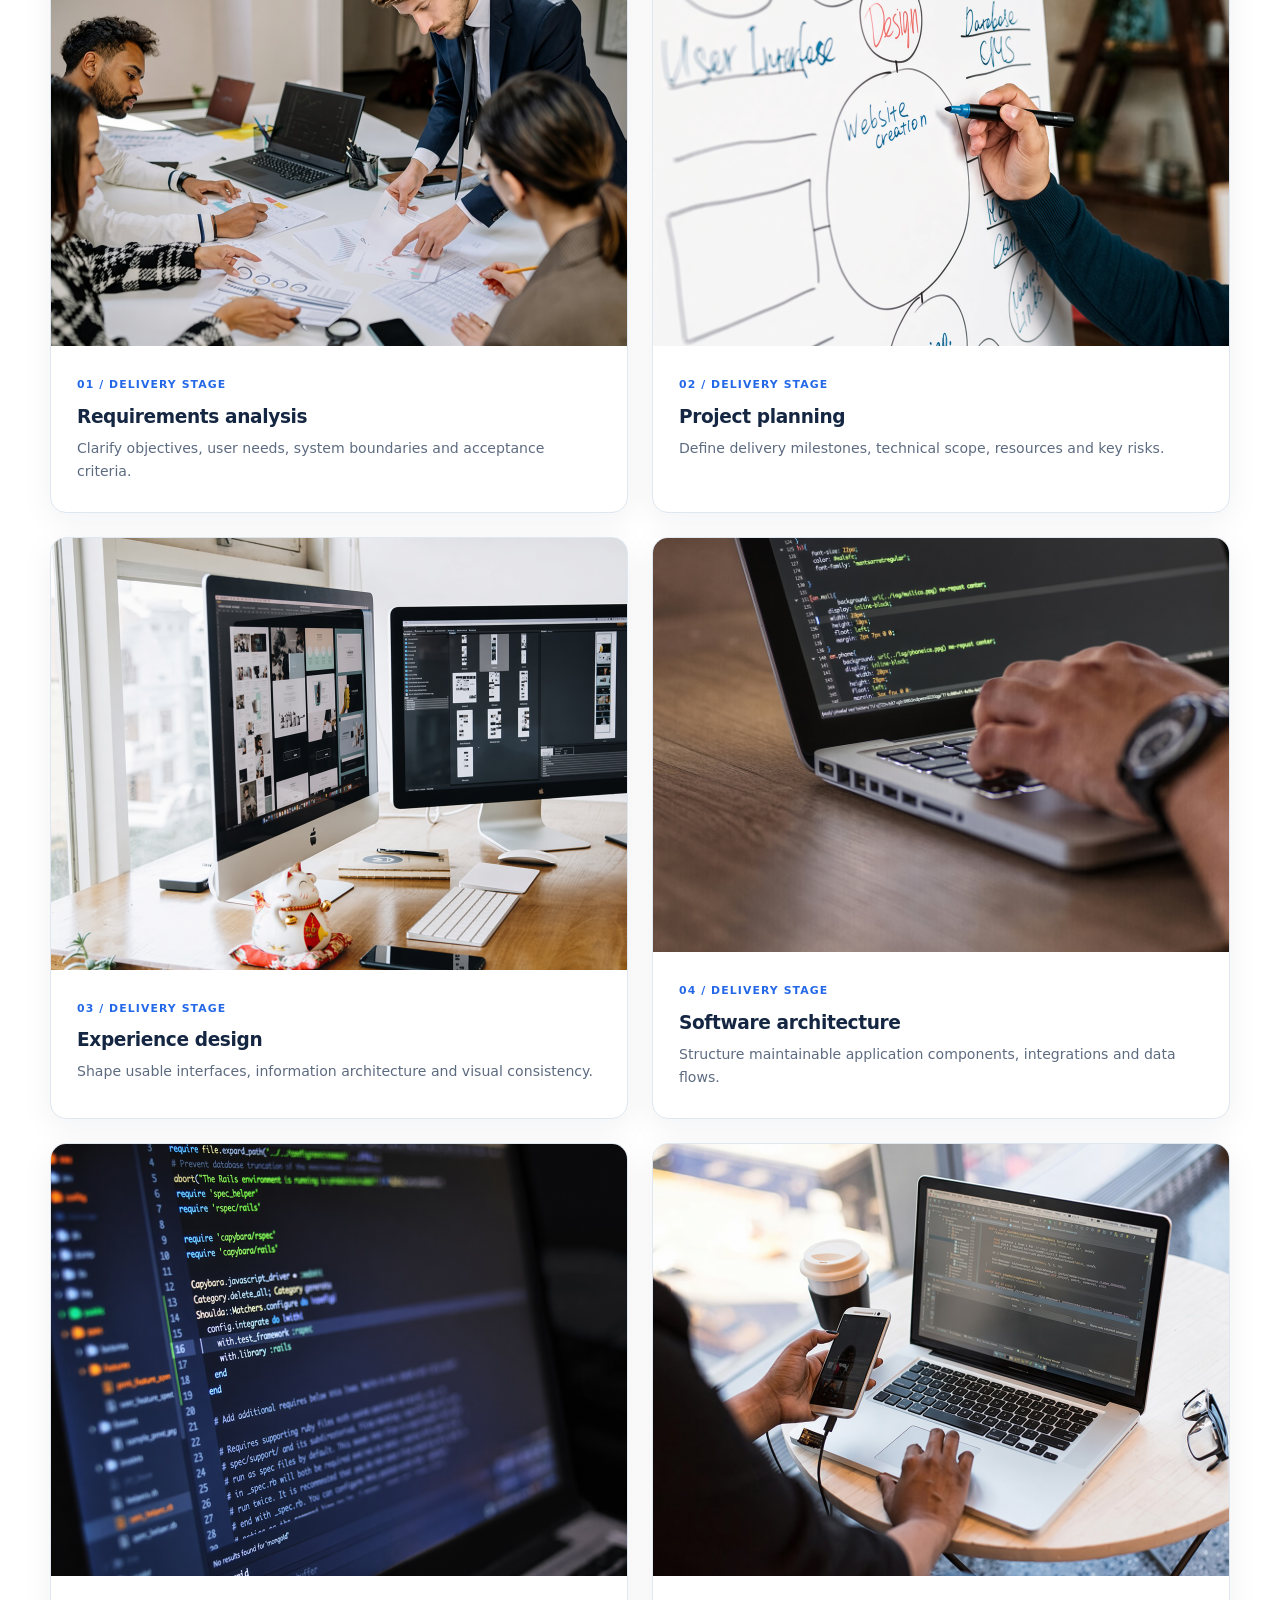
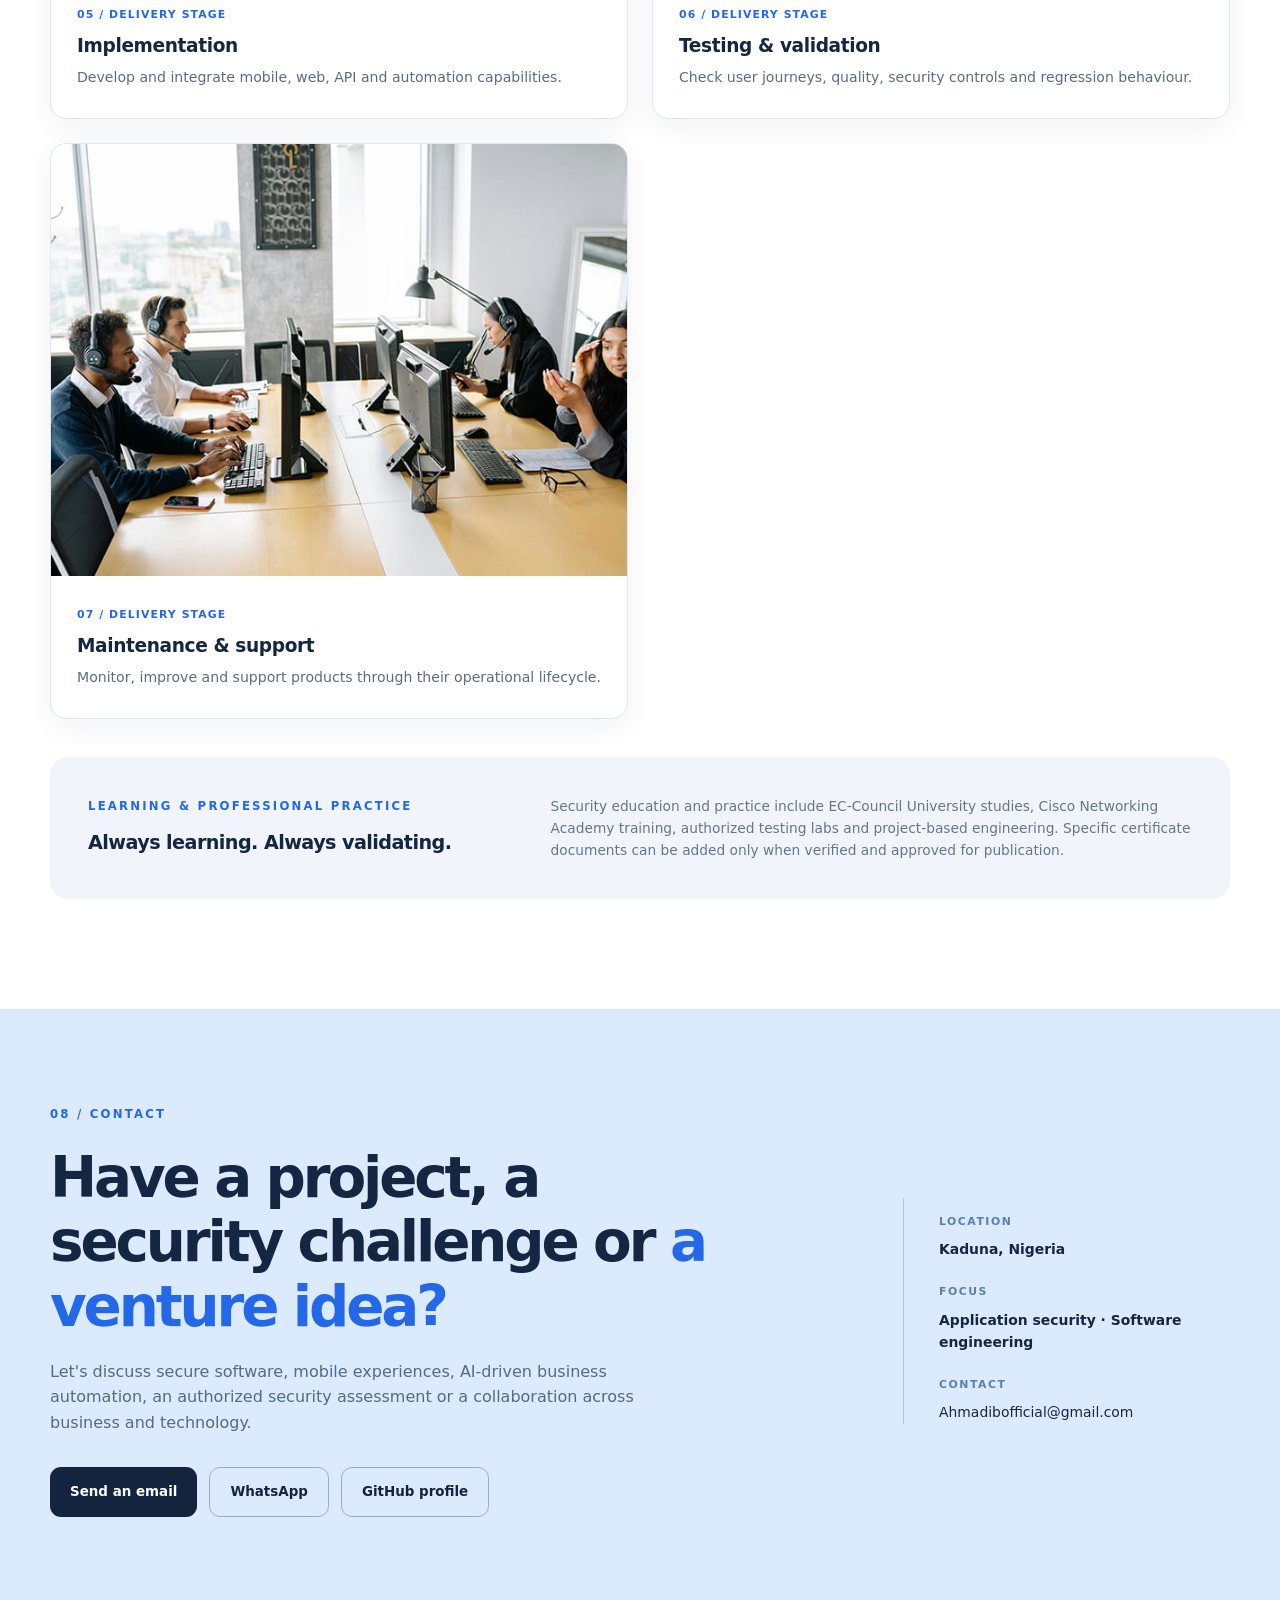
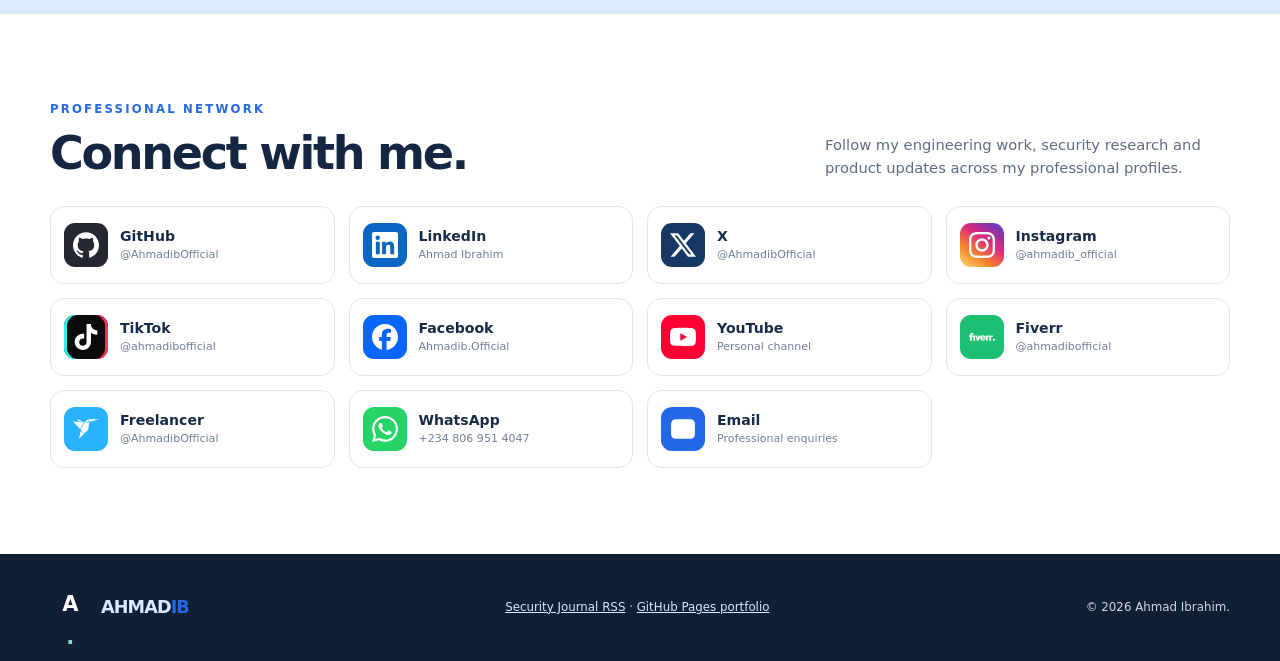
==== commit 27790af9: "polish: remove empty social glyphs and use precise public download labels" ====
--- a/publication/index.html
+++ b/publication/index.html
@@ -8,7 +8,7 @@
   <meta name="author" content="Ahmad Ibrahim">
   <meta property="og:type" content="website">
   <meta property="og:title" content="Ahmad Ibrahim — Engineer, Security Researcher & Entrepreneur">
-  <meta property="og:description" content="Software, cybersecurity, AI automation, business ventures, research, and verified MVPs by Ahmad Ibrahim.">
+  <meta property="og:description" content="Software, cybersecurity, AI automation, business ventures, research, and documented public releases by Ahmad Ibrahim.">
   <meta property="og:url" content="https://ahmadib.onrender.com/">
   <meta name="twitter:card" content="summary">
 <meta name="twitter:creator" content="@AhmadibOfficial">
@@ -27,7 +27,7 @@
       <a class="brand" href="#home" aria-label="Ahmad Ibrahim, home"><span class="brand-icon">A<span>.</span></span><span>AHMAD<span class="brand-muted">IB</span></span></a>
       <button class="menu-toggle" type="button" aria-controls="site-nav" aria-expanded="false" aria-label="Open navigation"><span></span><span></span><span></span></button>
       <nav id="site-nav" class="site-nav" aria-label="Main navigation">
-        <a href="#about">About</a><a href="#expertise">Expertise</a><a href="#projects">Projects</a><a href="#research">Journal</a><a href="#downloads">MVPs</a><a href="#ventures">Ventures</a>
+        <a href="#about">About</a><a href="#expertise">Expertise</a><a href="#projects">Projects</a><a href="#research">Journal</a><a href="#downloads">Downloads</a><a href="#ventures">Ventures</a>
         <a class="nav-contact" href="#contact">Let's talk</a>
       </nav>
     </div>
@@ -42,7 +42,7 @@
           <p class="lead">I'm <strong>Ahmad Ibrahim</strong>, a software engineer, application security researcher and technology entrepreneur. I build mobile and web products, design AI-powered workflows, assess application security and develop ventures that address real business needs.</p>
           <div class="hero-actions">
             <a class="button button-primary" href="#projects">Explore my projects</a>
-            <a class="button button-outline" href="#downloads">Download an MVP</a>
+            <a class="button button-outline" href="#downloads">View downloads</a>
           </div>
           <div class="hero-foot"><span class="status-light" aria-hidden="true"></span> Kaduna, Nigeria · Engineering, security research, partnerships & digital ventures</div>
         </div>
@@ -219,7 +219,7 @@
     </section>
 
     <section class="section downloads-section" id="downloads">
-      <div class="container"><div class="section-top"><div><p class="overline">05 / MVP DOWNLOADS</p><h2>Explore a <em>working build.</em></h2></div><p class="section-intro">Only publicly available artifacts are linked. Read release instructions before installing software or running security tools.</p></div>
+      <div class="container"><div class="section-top"><div><p class="overline">05 / PUBLIC DOWNLOADS</p><h2>Explore a <em>working build.</em></h2></div><p class="section-intro">Only publicly available artifacts are linked. Read release instructions before installing software or running security tools.</p></div>
         <div class="download-grid">
           <article class="download-card"><div class="download-icon">APK</div><div><p class="download-kicker">ANDROID PILOT · PRERELEASE</p><h3>OneCall Phone Pilot</h3><p>ARM Android test APK from the project's published GitHub prerelease. <strong>Requires your own backend running locally and USB/ADB reverse port forwarding.</strong> It does not work as a standalone cloud-connected app. Signed with a temporary CI debug certificate.</p><div class="download-actions"><a class="button button-primary" href="https://github.com/AhmadibOfficial/OneCall/releases/download/phone-pilot-10-1/OneCall-phone-arm.apk" target="_blank" rel="noopener noreferrer">Download test APK</a><a class="text-link" href="https://github.com/AhmadibOfficial/OneCall/releases/tag/phone-pilot-10-1" target="_blank" rel="noopener noreferrer">Setup & warnings</a><a class="text-link" href="https://github.com/AhmadibOfficial/OneCall/releases/download/phone-pilot-10-1/SHA256SUMS.txt" target="_blank" rel="noopener noreferrer">SHA-256 checksum</a></div></div></article>
           <article class="download-card"><div class="download-icon code-icon">PY</div><div><p class="download-kicker">OPEN SOURCE · DEVELOPMENT TOOL</p><h3>Android Security Toolkit</h3><p>Download the public Python CLI source archive, install it in a virtual environment and run it against <strong>only applications you own or are authorized to assess</strong>. This is source code, not an Android APK or prebuilt installer.</p><div class="download-actions"><a class="button button-primary" href="https://github.com/AhmadibOfficial/android-security-toolkit/archive/refs/heads/main.zip" target="_blank" rel="noopener noreferrer">Download source ZIP</a><a class="text-link" href="https://github.com/AhmadibOfficial/android-security-toolkit#install" target="_blank" rel="noopener noreferrer">Install instructions</a></div></div></article>
@@ -264,9 +264,9 @@
   <section class="social-presence" id="connect" aria-labelledby="connect-title">
  <div class="container">
   <div class="social-presence-head"><div><p class="overline">PROFESSIONAL NETWORK</p><h2 id="connect-title">Connect with me.</h2></div><p>Follow my engineering work, security research and product updates across my professional profiles.</p></div>
-  <div class="social-account-grid"><a class="social-account social-github" href="https://github.com/AhmadibOfficial" target="_blank" rel="me noopener noreferrer" aria-label="GitHub: @AhmadibOfficial (opens in a new tab)"><span class="social-logo"><svg aria-hidden="true" focusable="false" width="27" height="27" fill="currentColor" role="img" viewBox="0 0 24 24" xmlns="http://www.w3.org/2000/svg"><path d="M12 .297c-6.63 0-12 5.373-12 12 0 5.303 3.438 9.8 8.205 11.385.6.113.82-.258.82-.577 0-.285-.01-1.04-.015-2.04-3.338.724-4.042-1.61-4.042-1.61C4.422 18.07 3.633 17.7 3.633 17.7c-1.087-.744.084-.729.084-.729 1.205.084 1.838 1.236 1.838 1.236 1.07 1.835 2.809 1.305 3.495.998.108-.776.417-1.305.76-1.605-2.665-.3-5.466-1.332-5.466-5.93 0-1.31.465-2.38 1.235-3.22-.135-.303-.54-1.523.105-3.176 0 0 1.005-.322 3.3 1.23.96-.267 1.98-.399 3-.405 1.02.006 2.04.138 3 .405 2.28-1.552 3.285-1.23 3.285-1.23.645 1.653.24 2.873.12 3.176.765.84 1.23 1.91 1.23 3.22 0 4.61-2.805 5.625-5.475 5.92.42.36.81 1.096.81 2.22 0 1.606-.015 2.896-.015 3.286 0 .315.21.69.825.57C20.565 22.092 24 17.592 24 12.297c0-6.627-5.373-12-12-12"/></svg></span><span class="social-info"><strong>GitHub</strong><small>@AhmadibOfficial</small></span><span class="social-outbound" aria-hidden="true"> </span></a><a class="social-account social-linkedin" href="https://www.linkedin.com/in/ahmad-ib" target="_blank" rel="me noopener noreferrer" aria-label="LinkedIn: Ahmad Ibrahim (opens in a new tab)"><span class="social-logo"><svg role="img" aria-hidden="true" focusable="false" width="27" height="27" fill="currentColor" viewBox="0 0 24 24" xmlns="http://www.w3.org/2000/svg"><path d="M20.447 20.452h-3.554v-5.569c0-1.328-.027-3.036-1.852-3.036-1.853 0-2.136 1.445-2.136 2.938v5.667H9.35V9h3.414v1.561h.049c.477-.9 1.637-1.85 3.369-1.85 3.601 0 4.268 2.37 4.268 5.455v6.286zM5.337 7.433a2.062 2.062 0 1 1 0-4.124 2.062 2.062 0 0 1 0 4.124zM7.119 20.452H3.555V9H7.12v11.452zM22.225 0H1.771C.792 0 0 .774 0 1.729v20.542C0 23.227.792 24 1.771 24h20.451C23.2 24 24 23.227 24 22.271V1.729C24 .774 23.2 0 22.222 0h.003z"/></svg></span><span class="social-info"><strong>LinkedIn</strong><small>Ahmad Ibrahim</small></span><span class="social-outbound" aria-hidden="true"> </span></a><a class="social-account social-x" href="https://x.com/AhmadibOfficial" target="_blank" rel="me noopener noreferrer" aria-label="X: @AhmadibOfficial (opens in a new tab)"><span class="social-logo"><svg role="img" aria-hidden="true" focusable="false" width="25" height="25" fill="#ffffff" viewBox="0 0 24 24" xmlns="http://www.w3.org/2000/svg"><path d="M18.901 1.153h3.68l-8.04 9.188L24 22.847h-7.406l-5.8-7.584-6.638 7.584H.475l8.599-9.829L0 1.153h7.594l5.243 6.932zM17.61 20.644h2.039L6.486 3.24H4.298z"/></svg></span><span class="social-info"><strong>X</strong><small>@AhmadibOfficial</small></span><span class="social-outbound" aria-hidden="true"> </span></a><a class="social-account social-instagram" href="https://www.instagram.com/ahmadib_official/" target="_blank" rel="me noopener noreferrer" aria-label="Instagram: @ahmadib_official (opens in a new tab)"><span class="social-logo"><svg aria-hidden="true" focusable="false" width="27" height="27" fill="currentColor" role="img" viewBox="0 0 24 24" xmlns="http://www.w3.org/2000/svg"><path d="M7.0301.084c-1.2768.0602-2.1487.264-2.911.5634-.7888.3075-1.4575.72-2.1228 1.3877-.6652.6677-1.075 1.3368-1.3802 2.127-.2954.7638-.4956 1.6365-.552 2.914-.0564 1.2775-.0689 1.6882-.0626 4.947.0062 3.2586.0206 3.6671.0825 4.9473.061 1.2765.264 2.1482.5635 2.9107.308.7889.72 1.4573 1.388 2.1228.6679.6655 1.3365 1.0743 2.1285 1.38.7632.295 1.6361.4961 2.9134.552 1.2773.056 1.6884.069 4.9462.0627 3.2578-.0062 3.668-.0207 4.9478-.0814 1.28-.0607 2.147-.2652 2.9098-.5633.7889-.3086 1.4578-.72 2.1228-1.3881.665-.6682 1.0745-1.3378 1.3795-2.1284.2957-.7632.4966-1.636.552-2.9124.056-1.2809.0692-1.6898.063-4.948-.0063-3.2583-.021-3.6668-.0817-4.9465-.0607-1.2797-.264-2.1487-.5633-2.9117-.3084-.7889-.72-1.4568-1.3876-2.1228C21.2982 1.33 20.628.9208 19.8378.6165 19.074.321 18.2017.1197 16.9244.0645 15.6471.0093 15.236-.005 11.977.0014 8.718.0076 8.31.0215 7.0301.0839m.1402 21.6932c-1.17-.0509-1.8053-.2453-2.2287-.408-.5606-.216-.96-.4771-1.3819-.895-.422-.4178-.6811-.8186-.9-1.378-.1644-.4234-.3624-1.058-.4171-2.228-.0595-1.2645-.072-1.6442-.079-4.848-.007-3.2037.0053-3.583.0607-4.848.05-1.169.2456-1.805.408-2.2282.216-.5613.4762-.96.895-1.3816.4188-.4217.8184-.6814 1.3783-.9003.423-.1651 1.0575-.3614 2.227-.4171 1.2655-.06 1.6447-.072 4.848-.079 3.2033-.007 3.5835.005 4.8495.0608 1.169.0508 1.8053.2445 2.228.408.5608.216.96.4754 1.3816.895.4217.4194.6816.8176.9005 1.3787.1653.4217.3617 1.056.4169 2.2263.0602 1.2655.0739 1.645.0796 4.848.0058 3.203-.0055 3.5834-.061 4.848-.051 1.17-.245 1.8055-.408 2.2294-.216.5604-.4763.96-.8954 1.3814-.419.4215-.8181.6811-1.3783.9-.4224.1649-1.0577.3617-2.2262.4174-1.2656.0595-1.6448.072-4.8493.079-3.2045.007-3.5825-.006-4.848-.0608M16.953 5.5864A1.44 1.44 0 1 0 18.39 4.144a1.44 1.44 0 0 0-1.437 1.4424M5.8385 12.012c.0067 3.4032 2.7706 6.1557 6.173 6.1493 3.4026-.0065 6.157-2.7701 6.1506-6.1733-.0065-3.4032-2.771-6.1565-6.174-6.1498-3.403.0067-6.156 2.771-6.1496 6.1738M8 12.0077a4 4 0 1 1 4.008 3.9921A3.9996 3.9996 0 0 1 8 12.0077"/></svg></span><span class="social-info"><strong>Instagram</strong><small>@ahmadib_official</small></span><span class="social-outbound" aria-hidden="true"> </span></a><a class="social-account social-tiktok" href="https://www.tiktok.com/@ahmadibofficial" target="_blank" rel="me noopener noreferrer" aria-label="TikTok: @ahmadibofficial (opens in a new tab)"><span class="social-logo"><svg aria-hidden="true" focusable="false" width="27" height="27" fill="currentColor" role="img" viewBox="0 0 24 24" xmlns="http://www.w3.org/2000/svg"><path d="M12.525.02c1.31-.02 2.61-.01 3.91-.02.08 1.53.63 3.09 1.75 4.17 1.12 1.11 2.7 1.62 4.24 1.79v4.03c-1.44-.05-2.89-.35-4.2-.97-.57-.26-1.1-.59-1.62-.93-.01 2.92.01 5.84-.02 8.75-.08 1.4-.54 2.79-1.35 3.94-1.31 1.92-3.58 3.17-5.91 3.21-1.43.08-2.86-.31-4.08-1.03-2.02-1.19-3.44-3.37-3.65-5.71-.02-.5-.03-1-.01-1.49.18-1.9 1.12-3.72 2.58-4.96 1.66-1.44 3.98-2.13 6.15-1.72.02 1.48-.04 2.96-.04 4.44-.99-.32-2.15-.23-3.02.37-.63.41-1.11 1.04-1.36 1.75-.21.51-.15 1.07-.14 1.61.24 1.64 1.82 3.02 3.5 2.87 1.12-.01 2.19-.66 2.77-1.61.19-.33.4-.67.41-1.06.1-1.79.06-3.57.07-5.36.01-4.03-.01-8.05.02-12.07z"/></svg></span><span class="social-info"><strong>TikTok</strong><small>@ahmadibofficial</small></span><span class="social-outbound" aria-hidden="true"> </span></a><a class="social-account social-facebook" href="https://web.facebook.com/Ahmadib.Official" target="_blank" rel="me noopener noreferrer" aria-label="Facebook: Ahmadib.Official (opens in a new tab)"><span class="social-logo"><svg aria-hidden="true" focusable="false" width="27" height="27" fill="currentColor" role="img" viewBox="0 0 24 24" xmlns="http://www.w3.org/2000/svg"><path d="M9.101 23.691v-7.98H6.627v-3.667h2.474v-1.58c0-4.085 1.848-5.978 5.858-5.978.401 0 .955.042 1.468.103a8.68 8.68 0 0 1 1.141.195v3.325a8.623 8.623 0 0 0-.653-.036 26.805 26.805 0 0 0-.733-.009c-.707 0-1.259.096-1.675.309a1.686 1.686 0 0 0-.679.622c-.258.42-.374.995-.374 1.752v1.297h3.919l-.386 2.103-.287 1.564h-3.246v8.245C19.396 23.238 24 18.179 24 12.044c0-6.627-5.373-12-12-12s-12 5.373-12 12c0 5.628 3.874 10.35 9.101 11.647Z"/></svg></span><span class="social-info"><strong>Facebook</strong><small>Ahmadib.Official</small></span><span class="social-outbound" aria-hidden="true"> </span></a><a class="social-account social-youtube" href="https://www.youtube.com/channel/UCFwSWl99N4DVZPKe0Xe1SWA" target="_blank" rel="me noopener noreferrer" aria-label="YouTube: AhmadibOfficial (opens in a new tab)"><span class="social-logo"><svg aria-hidden="true" focusable="false" width="27" height="27" fill="currentColor" role="img" viewBox="0 0 24 24" xmlns="http://www.w3.org/2000/svg"><path d="M23.498 6.186a3.016 3.016 0 0 0-2.122-2.136C19.505 3.545 12 3.545 12 3.545s-7.505 0-9.377.505A3.017 3.017 0 0 0 .502 6.186C0 8.07 0 12 0 12s0 3.93.502 5.814a3.016 3.016 0 0 0 2.122 2.136c1.871.505 9.376.505 9.376.505s7.505 0 9.377-.505a3.015 3.015 0 0 0 2.122-2.136C24 15.93 24 12 24 12s0-3.93-.502-5.814zM9.545 15.568V8.432L15.818 12l-6.273 3.568z"/></svg></span><span class="social-info"><strong>YouTube</strong><small>Personal channel</small></span><span class="social-outbound" aria-hidden="true"> </span></a><a class="social-account social-fiverr" href="https://www.fiverr.com/ahmadibofficial" target="_blank" rel="me noopener noreferrer" aria-label="Fiverr: @ahmadibofficial (opens in a new tab)"><span class="social-logo"><svg aria-hidden="true" focusable="false" width="27" height="27" fill="currentColor" role="img" viewBox="0 0 24 24" xmlns="http://www.w3.org/2000/svg"><path d="M23.004 15.588a.995.995 0 1 0 .002-1.99.995.995 0 0 0-.002 1.99zm-.996-3.705h-.85c-.546 0-.84.41-.84 1.092v2.466h-1.61v-3.558h-.684c-.547 0-.84.41-.84 1.092v2.466h-1.61v-4.874h1.61v.74c.264-.574.626-.74 1.163-.74h1.972v.74c.264-.574.625-.74 1.162-.74h.527v1.316zm-6.786 1.501h-3.359c.088.546.43.858 1.006.858.43 0 .732-.175.83-.487l1.425.4c-.351.848-1.22 1.364-2.255 1.364-1.748 0-2.549-1.355-2.549-2.515 0-1.14.703-2.505 2.45-2.505 1.856 0 2.471 1.384 2.471 2.408 0 .224-.01.37-.02.477zm-1.562-.945c-.04-.42-.342-.81-.889-.81-.508 0-.81.225-.908.81h1.797zM7.508 15.44h1.416l1.767-4.874h-1.62l-.86 2.837-.878-2.837H5.72l1.787 4.874zm-6.6 0H2.51v-3.558h1.524v3.558h1.591v-4.874H2.51v-.302c0-.332.235-.536.606-.536h.918V8.412H2.85c-1.162 0-1.943.712-1.943 1.755v.4H0v1.316h.908v3.558z"/></svg></span><span class="social-info"><strong>Fiverr</strong><small>@ahmadibofficial</small></span><span class="social-outbound" aria-hidden="true"> </span></a><a class="social-account social-freelancer" href="https://www.freelancer.com/u/ahmadibofficial" target="_blank" rel="me noopener noreferrer" aria-label="Freelancer: @AhmadibOfficial (opens in a new tab)"><span class="social-logo"><svg aria-hidden="true" focusable="false" width="27" height="27" fill="currentColor" role="img" viewBox="0 0 24 24" xmlns="http://www.w3.org/2000/svg"><path d="M14.096 3.076l1.634 2.292L24 3.076M5.503 20.924l4.474-4.374-2.692-2.89m6.133-10.584L11.027 5.23l4.022.15M4.124 3.077l.857 1.76 4.734.294m-3.058 7.072l3.497-6.522L0 5.13m7.064 7.485l3.303 3.548 3.643-3.57 1.13-6.652-4.439-.228Z"/></svg></span><span class="social-info"><strong>Freelancer</strong><small>@AhmadibOfficial</small></span><span class="social-outbound" aria-hidden="true"> </span></a>
-  <a class="social-account social-whatsapp" href="https://wa.me/2348069514047" target="_blank" rel="noopener noreferrer" aria-label="WhatsApp: +234 806 951 4047 (opens in a new tab)"><span class="social-logo"><svg aria-hidden="true" focusable="false" width="27" height="27" fill="currentColor" role="img" viewBox="0 0 24 24" xmlns="http://www.w3.org/2000/svg"><path d="M17.472 14.382c-.297-.149-1.758-.867-2.03-.967-.273-.099-.471-.148-.67.15-.197.297-.767.966-.94 1.164-.173.199-.347.223-.644.075-.297-.15-1.255-.463-2.39-1.475-.883-.788-1.48-1.761-1.653-2.059-.173-.297-.018-.458.13-.606.134-.133.298-.347.446-.52.149-.174.198-.298.298-.497.099-.198.05-.371-.025-.52-.075-.149-.669-1.612-.916-2.207-.242-.579-.487-.5-.669-.51-.173-.008-.371-.01-.57-.01-.198 0-.52.074-.792.372-.272.297-1.04 1.016-1.04 2.479 0 1.462 1.065 2.875 1.213 3.074.149.198 2.096 3.2 5.077 4.487.709.306 1.262.489 1.694.625.712.227 1.36.195 1.871.118.571-.085 1.758-.719 2.006-1.413.248-.694.248-1.289.173-1.413-.074-.124-.272-.198-.57-.347m-5.421 7.403h-.004a9.87 9.87 0 01-5.031-1.378l-.361-.214-3.741.982.998-3.648-.235-.374a9.86 9.86 0 01-1.51-5.26c.001-5.45 4.436-9.884 9.888-9.884 2.64 0 5.122 1.03 6.988 2.898a9.825 9.825 0 012.893 6.994c-.003 5.45-4.437 9.884-9.885 9.884m8.413-18.297A11.815 11.815 0 0012.05 0C5.495 0 .16 5.335.157 11.892c0 2.096.547 4.142 1.588 5.945L.057 24l6.305-1.654a11.882 11.882 0 005.683 1.448h.005c6.554 0 11.89-5.335 11.893-11.893a11.821 11.821 0 00-3.48-8.413Z"/></svg></span><span class="social-info"><strong>WhatsApp</strong><small>+234 806 951 4047</small></span><span class="social-outbound" aria-hidden="true"> </span></a>
-  <a class="social-account social-email" href="mailto:Ahmadibofficial@gmail.com"><span class="social-logo"><svg xmlns="http://www.w3.org/2000/svg" aria-hidden="true" width="27" height="27" viewBox="0 0 24 24" fill="none" stroke="#fff" stroke-width="2" stroke-linecap="round" stroke-linejoin="round"><rect x="2" y="4" width="20" height="16" rx="3"/><path d="m3 6 9 7 9-7"/></svg></span><span class="social-info"><strong>Email</strong><small>Professional enquiries</small></span><span class="social-outbound" aria-hidden="true"> </span></a>
+  <div class="social-account-grid"><a class="social-account social-github" href="https://github.com/AhmadibOfficial" target="_blank" rel="me noopener noreferrer" aria-label="GitHub: @AhmadibOfficial (opens in a new tab)"><span class="social-logo"><svg aria-hidden="true" focusable="false" width="27" height="27" fill="currentColor" role="img" viewBox="0 0 24 24" xmlns="http://www.w3.org/2000/svg"><path d="M12 .297c-6.63 0-12 5.373-12 12 0 5.303 3.438 9.8 8.205 11.385.6.113.82-.258.82-.577 0-.285-.01-1.04-.015-2.04-3.338.724-4.042-1.61-4.042-1.61C4.422 18.07 3.633 17.7 3.633 17.7c-1.087-.744.084-.729.084-.729 1.205.084 1.838 1.236 1.838 1.236 1.07 1.835 2.809 1.305 3.495.998.108-.776.417-1.305.76-1.605-2.665-.3-5.466-1.332-5.466-5.93 0-1.31.465-2.38 1.235-3.22-.135-.303-.54-1.523.105-3.176 0 0 1.005-.322 3.3 1.23.96-.267 1.98-.399 3-.405 1.02.006 2.04.138 3 .405 2.28-1.552 3.285-1.23 3.285-1.23.645 1.653.24 2.873.12 3.176.765.84 1.23 1.91 1.23 3.22 0 4.61-2.805 5.625-5.475 5.92.42.36.81 1.096.81 2.22 0 1.606-.015 2.896-.015 3.286 0 .315.21.69.825.57C20.565 22.092 24 17.592 24 12.297c0-6.627-5.373-12-12-12"/></svg></span><span class="social-info"><strong>GitHub</strong><small>@AhmadibOfficial</small></span></a><a class="social-account social-linkedin" href="https://www.linkedin.com/in/ahmad-ib" target="_blank" rel="me noopener noreferrer" aria-label="LinkedIn: Ahmad Ibrahim (opens in a new tab)"><span class="social-logo"><svg role="img" aria-hidden="true" focusable="false" width="27" height="27" fill="currentColor" viewBox="0 0 24 24" xmlns="http://www.w3.org/2000/svg"><path d="M20.447 20.452h-3.554v-5.569c0-1.328-.027-3.036-1.852-3.036-1.853 0-2.136 1.445-2.136 2.938v5.667H9.35V9h3.414v1.561h.049c.477-.9 1.637-1.85 3.369-1.85 3.601 0 4.268 2.37 4.268 5.455v6.286zM5.337 7.433a2.062 2.062 0 1 1 0-4.124 2.062 2.062 0 0 1 0 4.124zM7.119 20.452H3.555V9H7.12v11.452zM22.225 0H1.771C.792 0 0 .774 0 1.729v20.542C0 23.227.792 24 1.771 24h20.451C23.2 24 24 23.227 24 22.271V1.729C24 .774 23.2 0 22.222 0h.003z"/></svg></span><span class="social-info"><strong>LinkedIn</strong><small>Ahmad Ibrahim</small></span></a><a class="social-account social-x" href="https://x.com/AhmadibOfficial" target="_blank" rel="me noopener noreferrer" aria-label="X: @AhmadibOfficial (opens in a new tab)"><span class="social-logo"><svg role="img" aria-hidden="true" focusable="false" width="25" height="25" fill="#ffffff" viewBox="0 0 24 24" xmlns="http://www.w3.org/2000/svg"><path d="M18.901 1.153h3.68l-8.04 9.188L24 22.847h-7.406l-5.8-7.584-6.638 7.584H.475l8.599-9.829L0 1.153h7.594l5.243 6.932zM17.61 20.644h2.039L6.486 3.24H4.298z"/></svg></span><span class="social-info"><strong>X</strong><small>@AhmadibOfficial</small></span></a><a class="social-account social-instagram" href="https://www.instagram.com/ahmadib_official/" target="_blank" rel="me noopener noreferrer" aria-label="Instagram: @ahmadib_official (opens in a new tab)"><span class="social-logo"><svg aria-hidden="true" focusable="false" width="27" height="27" fill="currentColor" role="img" viewBox="0 0 24 24" xmlns="http://www.w3.org/2000/svg"><path d="M7.0301.084c-1.2768.0602-2.1487.264-2.911.5634-.7888.3075-1.4575.72-2.1228 1.3877-.6652.6677-1.075 1.3368-1.3802 2.127-.2954.7638-.4956 1.6365-.552 2.914-.0564 1.2775-.0689 1.6882-.0626 4.947.0062 3.2586.0206 3.6671.0825 4.9473.061 1.2765.264 2.1482.5635 2.9107.308.7889.72 1.4573 1.388 2.1228.6679.6655 1.3365 1.0743 2.1285 1.38.7632.295 1.6361.4961 2.9134.552 1.2773.056 1.6884.069 4.9462.0627 3.2578-.0062 3.668-.0207 4.9478-.0814 1.28-.0607 2.147-.2652 2.9098-.5633.7889-.3086 1.4578-.72 2.1228-1.3881.665-.6682 1.0745-1.3378 1.3795-2.1284.2957-.7632.4966-1.636.552-2.9124.056-1.2809.0692-1.6898.063-4.948-.0063-3.2583-.021-3.6668-.0817-4.9465-.0607-1.2797-.264-2.1487-.5633-2.9117-.3084-.7889-.72-1.4568-1.3876-2.1228C21.2982 1.33 20.628.9208 19.8378.6165 19.074.321 18.2017.1197 16.9244.0645 15.6471.0093 15.236-.005 11.977.0014 8.718.0076 8.31.0215 7.0301.0839m.1402 21.6932c-1.17-.0509-1.8053-.2453-2.2287-.408-.5606-.216-.96-.4771-1.3819-.895-.422-.4178-.6811-.8186-.9-1.378-.1644-.4234-.3624-1.058-.4171-2.228-.0595-1.2645-.072-1.6442-.079-4.848-.007-3.2037.0053-3.583.0607-4.848.05-1.169.2456-1.805.408-2.2282.216-.5613.4762-.96.895-1.3816.4188-.4217.8184-.6814 1.3783-.9003.423-.1651 1.0575-.3614 2.227-.4171 1.2655-.06 1.6447-.072 4.848-.079 3.2033-.007 3.5835.005 4.8495.0608 1.169.0508 1.8053.2445 2.228.408.5608.216.96.4754 1.3816.895.4217.4194.6816.8176.9005 1.3787.1653.4217.3617 1.056.4169 2.2263.0602 1.2655.0739 1.645.0796 4.848.0058 3.203-.0055 3.5834-.061 4.848-.051 1.17-.245 1.8055-.408 2.2294-.216.5604-.4763.96-.8954 1.3814-.419.4215-.8181.6811-1.3783.9-.4224.1649-1.0577.3617-2.2262.4174-1.2656.0595-1.6448.072-4.8493.079-3.2045.007-3.5825-.006-4.848-.0608M16.953 5.5864A1.44 1.44 0 1 0 18.39 4.144a1.44 1.44 0 0 0-1.437 1.4424M5.8385 12.012c.0067 3.4032 2.7706 6.1557 6.173 6.1493 3.4026-.0065 6.157-2.7701 6.1506-6.1733-.0065-3.4032-2.771-6.1565-6.174-6.1498-3.403.0067-6.156 2.771-6.1496 6.1738M8 12.0077a4 4 0 1 1 4.008 3.9921A3.9996 3.9996 0 0 1 8 12.0077"/></svg></span><span class="social-info"><strong>Instagram</strong><small>@ahmadib_official</small></span></a><a class="social-account social-tiktok" href="https://www.tiktok.com/@ahmadibofficial" target="_blank" rel="me noopener noreferrer" aria-label="TikTok: @ahmadibofficial (opens in a new tab)"><span class="social-logo"><svg aria-hidden="true" focusable="false" width="27" height="27" fill="currentColor" role="img" viewBox="0 0 24 24" xmlns="http://www.w3.org/2000/svg"><path d="M12.525.02c1.31-.02 2.61-.01 3.91-.02.08 1.53.63 3.09 1.75 4.17 1.12 1.11 2.7 1.62 4.24 1.79v4.03c-1.44-.05-2.89-.35-4.2-.97-.57-.26-1.1-.59-1.62-.93-.01 2.92.01 5.84-.02 8.75-.08 1.4-.54 2.79-1.35 3.94-1.31 1.92-3.58 3.17-5.91 3.21-1.43.08-2.86-.31-4.08-1.03-2.02-1.19-3.44-3.37-3.65-5.71-.02-.5-.03-1-.01-1.49.18-1.9 1.12-3.72 2.58-4.96 1.66-1.44 3.98-2.13 6.15-1.72.02 1.48-.04 2.96-.04 4.44-.99-.32-2.15-.23-3.02.37-.63.41-1.11 1.04-1.36 1.75-.21.51-.15 1.07-.14 1.61.24 1.64 1.82 3.02 3.5 2.87 1.12-.01 2.19-.66 2.77-1.61.19-.33.4-.67.41-1.06.1-1.79.06-3.57.07-5.36.01-4.03-.01-8.05.02-12.07z"/></svg></span><span class="social-info"><strong>TikTok</strong><small>@ahmadibofficial</small></span></a><a class="social-account social-facebook" href="https://web.facebook.com/Ahmadib.Official" target="_blank" rel="me noopener noreferrer" aria-label="Facebook: Ahmadib.Official (opens in a new tab)"><span class="social-logo"><svg aria-hidden="true" focusable="false" width="27" height="27" fill="currentColor" role="img" viewBox="0 0 24 24" xmlns="http://www.w3.org/2000/svg"><path d="M9.101 23.691v-7.98H6.627v-3.667h2.474v-1.58c0-4.085 1.848-5.978 5.858-5.978.401 0 .955.042 1.468.103a8.68 8.68 0 0 1 1.141.195v3.325a8.623 8.623 0 0 0-.653-.036 26.805 26.805 0 0 0-.733-.009c-.707 0-1.259.096-1.675.309a1.686 1.686 0 0 0-.679.622c-.258.42-.374.995-.374 1.752v1.297h3.919l-.386 2.103-.287 1.564h-3.246v8.245C19.396 23.238 24 18.179 24 12.044c0-6.627-5.373-12-12-12s-12 5.373-12 12c0 5.628 3.874 10.35 9.101 11.647Z"/></svg></span><span class="social-info"><strong>Facebook</strong><small>Ahmadib.Official</small></span></a><a class="social-account social-youtube" href="https://www.youtube.com/channel/UCFwSWl99N4DVZPKe0Xe1SWA" target="_blank" rel="me noopener noreferrer" aria-label="YouTube: AhmadibOfficial (opens in a new tab)"><span class="social-logo"><svg aria-hidden="true" focusable="false" width="27" height="27" fill="currentColor" role="img" viewBox="0 0 24 24" xmlns="http://www.w3.org/2000/svg"><path d="M23.498 6.186a3.016 3.016 0 0 0-2.122-2.136C19.505 3.545 12 3.545 12 3.545s-7.505 0-9.377.505A3.017 3.017 0 0 0 .502 6.186C0 8.07 0 12 0 12s0 3.93.502 5.814a3.016 3.016 0 0 0 2.122 2.136c1.871.505 9.376.505 9.376.505s7.505 0 9.377-.505a3.015 3.015 0 0 0 2.122-2.136C24 15.93 24 12 24 12s0-3.93-.502-5.814zM9.545 15.568V8.432L15.818 12l-6.273 3.568z"/></svg></span><span class="social-info"><strong>YouTube</strong><small>Personal channel</small></span></a><a class="social-account social-fiverr" href="https://www.fiverr.com/ahmadibofficial" target="_blank" rel="me noopener noreferrer" aria-label="Fiverr: @ahmadibofficial (opens in a new tab)"><span class="social-logo"><svg aria-hidden="true" focusable="false" width="27" height="27" fill="currentColor" role="img" viewBox="0 0 24 24" xmlns="http://www.w3.org/2000/svg"><path d="M23.004 15.588a.995.995 0 1 0 .002-1.99.995.995 0 0 0-.002 1.99zm-.996-3.705h-.85c-.546 0-.84.41-.84 1.092v2.466h-1.61v-3.558h-.684c-.547 0-.84.41-.84 1.092v2.466h-1.61v-4.874h1.61v.74c.264-.574.626-.74 1.163-.74h1.972v.74c.264-.574.625-.74 1.162-.74h.527v1.316zm-6.786 1.501h-3.359c.088.546.43.858 1.006.858.43 0 .732-.175.83-.487l1.425.4c-.351.848-1.22 1.364-2.255 1.364-1.748 0-2.549-1.355-2.549-2.515 0-1.14.703-2.505 2.45-2.505 1.856 0 2.471 1.384 2.471 2.408 0 .224-.01.37-.02.477zm-1.562-.945c-.04-.42-.342-.81-.889-.81-.508 0-.81.225-.908.81h1.797zM7.508 15.44h1.416l1.767-4.874h-1.62l-.86 2.837-.878-2.837H5.72l1.787 4.874zm-6.6 0H2.51v-3.558h1.524v3.558h1.591v-4.874H2.51v-.302c0-.332.235-.536.606-.536h.918V8.412H2.85c-1.162 0-1.943.712-1.943 1.755v.4H0v1.316h.908v3.558z"/></svg></span><span class="social-info"><strong>Fiverr</strong><small>@ahmadibofficial</small></span></a><a class="social-account social-freelancer" href="https://www.freelancer.com/u/ahmadibofficial" target="_blank" rel="me noopener noreferrer" aria-label="Freelancer: @AhmadibOfficial (opens in a new tab)"><span class="social-logo"><svg aria-hidden="true" focusable="false" width="27" height="27" fill="currentColor" role="img" viewBox="0 0 24 24" xmlns="http://www.w3.org/2000/svg"><path d="M14.096 3.076l1.634 2.292L24 3.076M5.503 20.924l4.474-4.374-2.692-2.89m6.133-10.584L11.027 5.23l4.022.15M4.124 3.077l.857 1.76 4.734.294m-3.058 7.072l3.497-6.522L0 5.13m7.064 7.485l3.303 3.548 3.643-3.57 1.13-6.652-4.439-.228Z"/></svg></span><span class="social-info"><strong>Freelancer</strong><small>@AhmadibOfficial</small></span></a>
+  <a class="social-account social-whatsapp" href="https://wa.me/2348069514047" target="_blank" rel="noopener noreferrer" aria-label="WhatsApp: +234 806 951 4047 (opens in a new tab)"><span class="social-logo"><svg aria-hidden="true" focusable="false" width="27" height="27" fill="currentColor" role="img" viewBox="0 0 24 24" xmlns="http://www.w3.org/2000/svg"><path d="M17.472 14.382c-.297-.149-1.758-.867-2.03-.967-.273-.099-.471-.148-.67.15-.197.297-.767.966-.94 1.164-.173.199-.347.223-.644.075-.297-.15-1.255-.463-2.39-1.475-.883-.788-1.48-1.761-1.653-2.059-.173-.297-.018-.458.13-.606.134-.133.298-.347.446-.52.149-.174.198-.298.298-.497.099-.198.05-.371-.025-.52-.075-.149-.669-1.612-.916-2.207-.242-.579-.487-.5-.669-.51-.173-.008-.371-.01-.57-.01-.198 0-.52.074-.792.372-.272.297-1.04 1.016-1.04 2.479 0 1.462 1.065 2.875 1.213 3.074.149.198 2.096 3.2 5.077 4.487.709.306 1.262.489 1.694.625.712.227 1.36.195 1.871.118.571-.085 1.758-.719 2.006-1.413.248-.694.248-1.289.173-1.413-.074-.124-.272-.198-.57-.347m-5.421 7.403h-.004a9.87 9.87 0 01-5.031-1.378l-.361-.214-3.741.982.998-3.648-.235-.374a9.86 9.86 0 01-1.51-5.26c.001-5.45 4.436-9.884 9.888-9.884 2.64 0 5.122 1.03 6.988 2.898a9.825 9.825 0 012.893 6.994c-.003 5.45-4.437 9.884-9.885 9.884m8.413-18.297A11.815 11.815 0 0012.05 0C5.495 0 .16 5.335.157 11.892c0 2.096.547 4.142 1.588 5.945L.057 24l6.305-1.654a11.882 11.882 0 005.683 1.448h.005c6.554 0 11.89-5.335 11.893-11.893a11.821 11.821 0 00-3.48-8.413Z"/></svg></span><span class="social-info"><strong>WhatsApp</strong><small>+234 806 951 4047</small></span></a>
+  <a class="social-account social-email" href="mailto:Ahmadibofficial@gmail.com"><span class="social-logo"><svg xmlns="http://www.w3.org/2000/svg" aria-hidden="true" width="27" height="27" viewBox="0 0 24 24" fill="none" stroke="#fff" stroke-width="2" stroke-linecap="round" stroke-linejoin="round"><rect x="2" y="4" width="20" height="16" rx="3"/><path d="m3 6 9 7 9-7"/></svg></span><span class="social-info"><strong>Email</strong><small>Professional enquiries</small></span></a>
   </div>
  </div>
 </section>
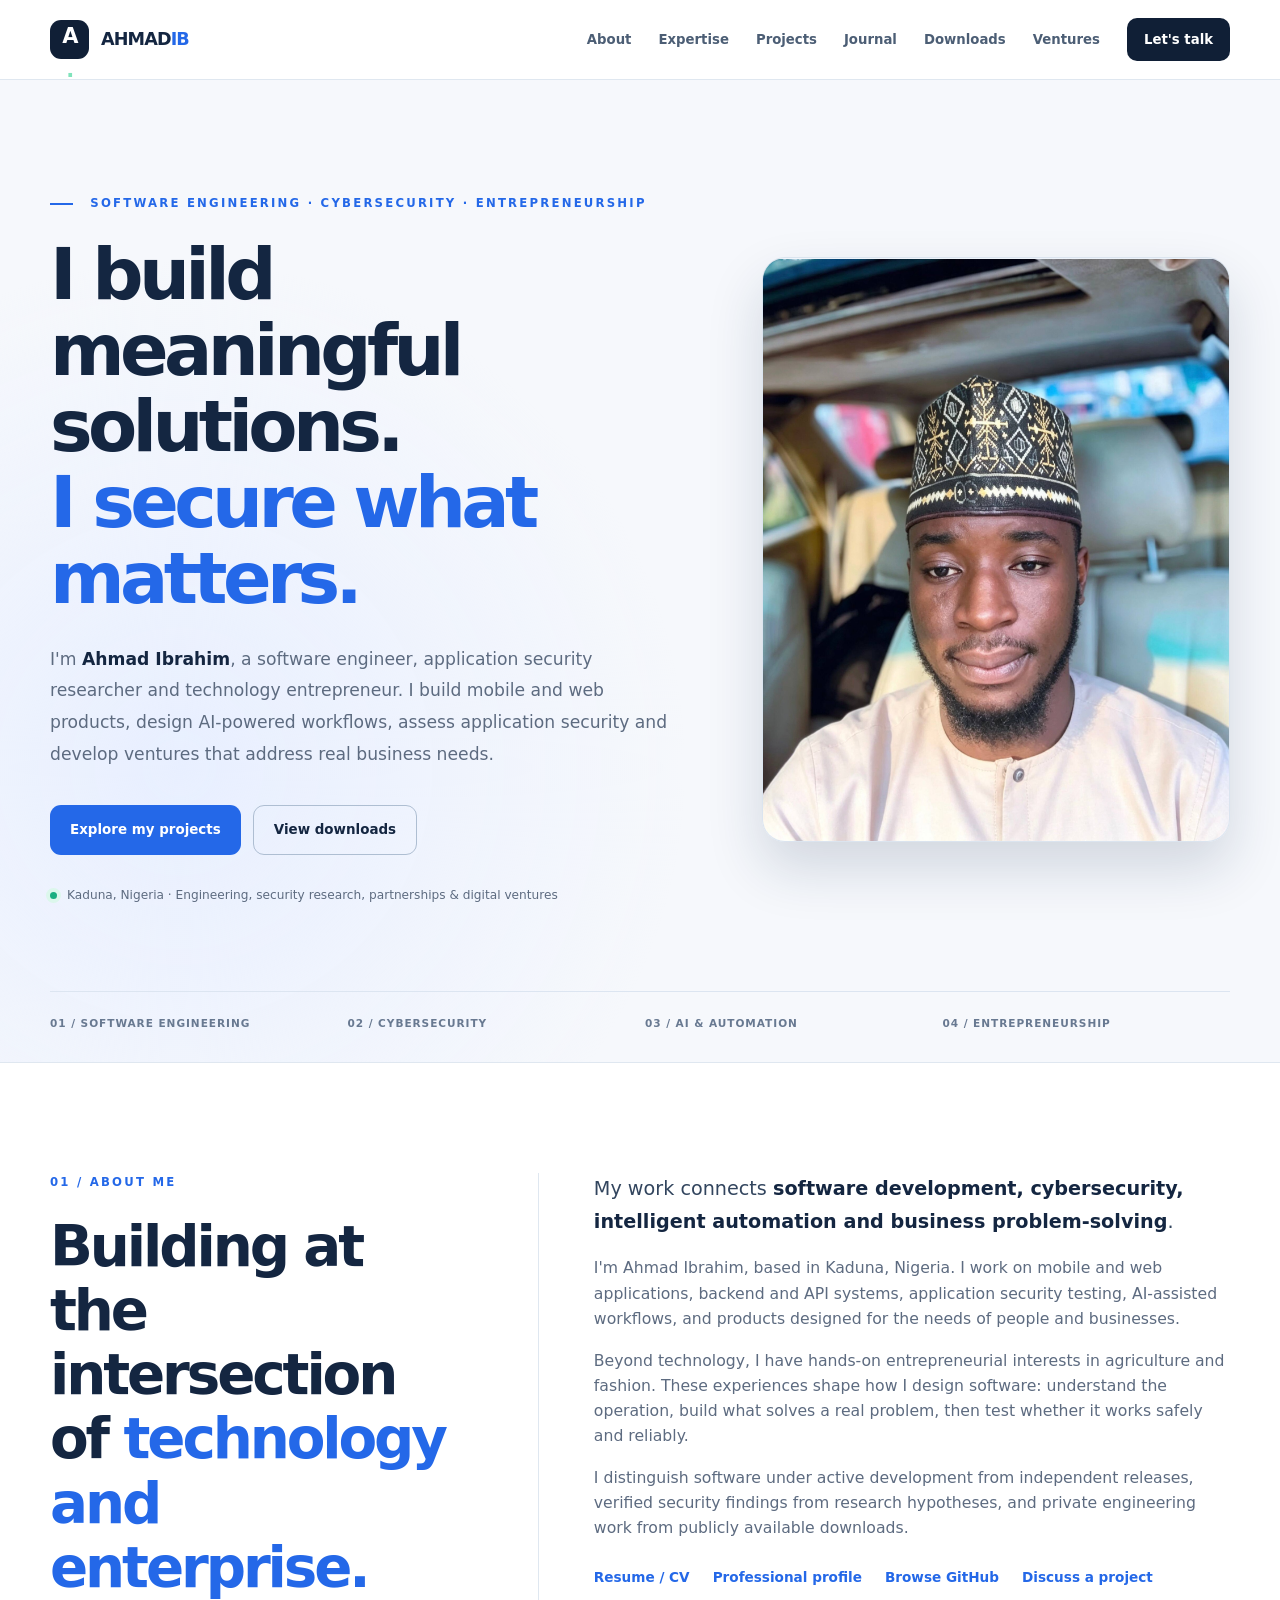
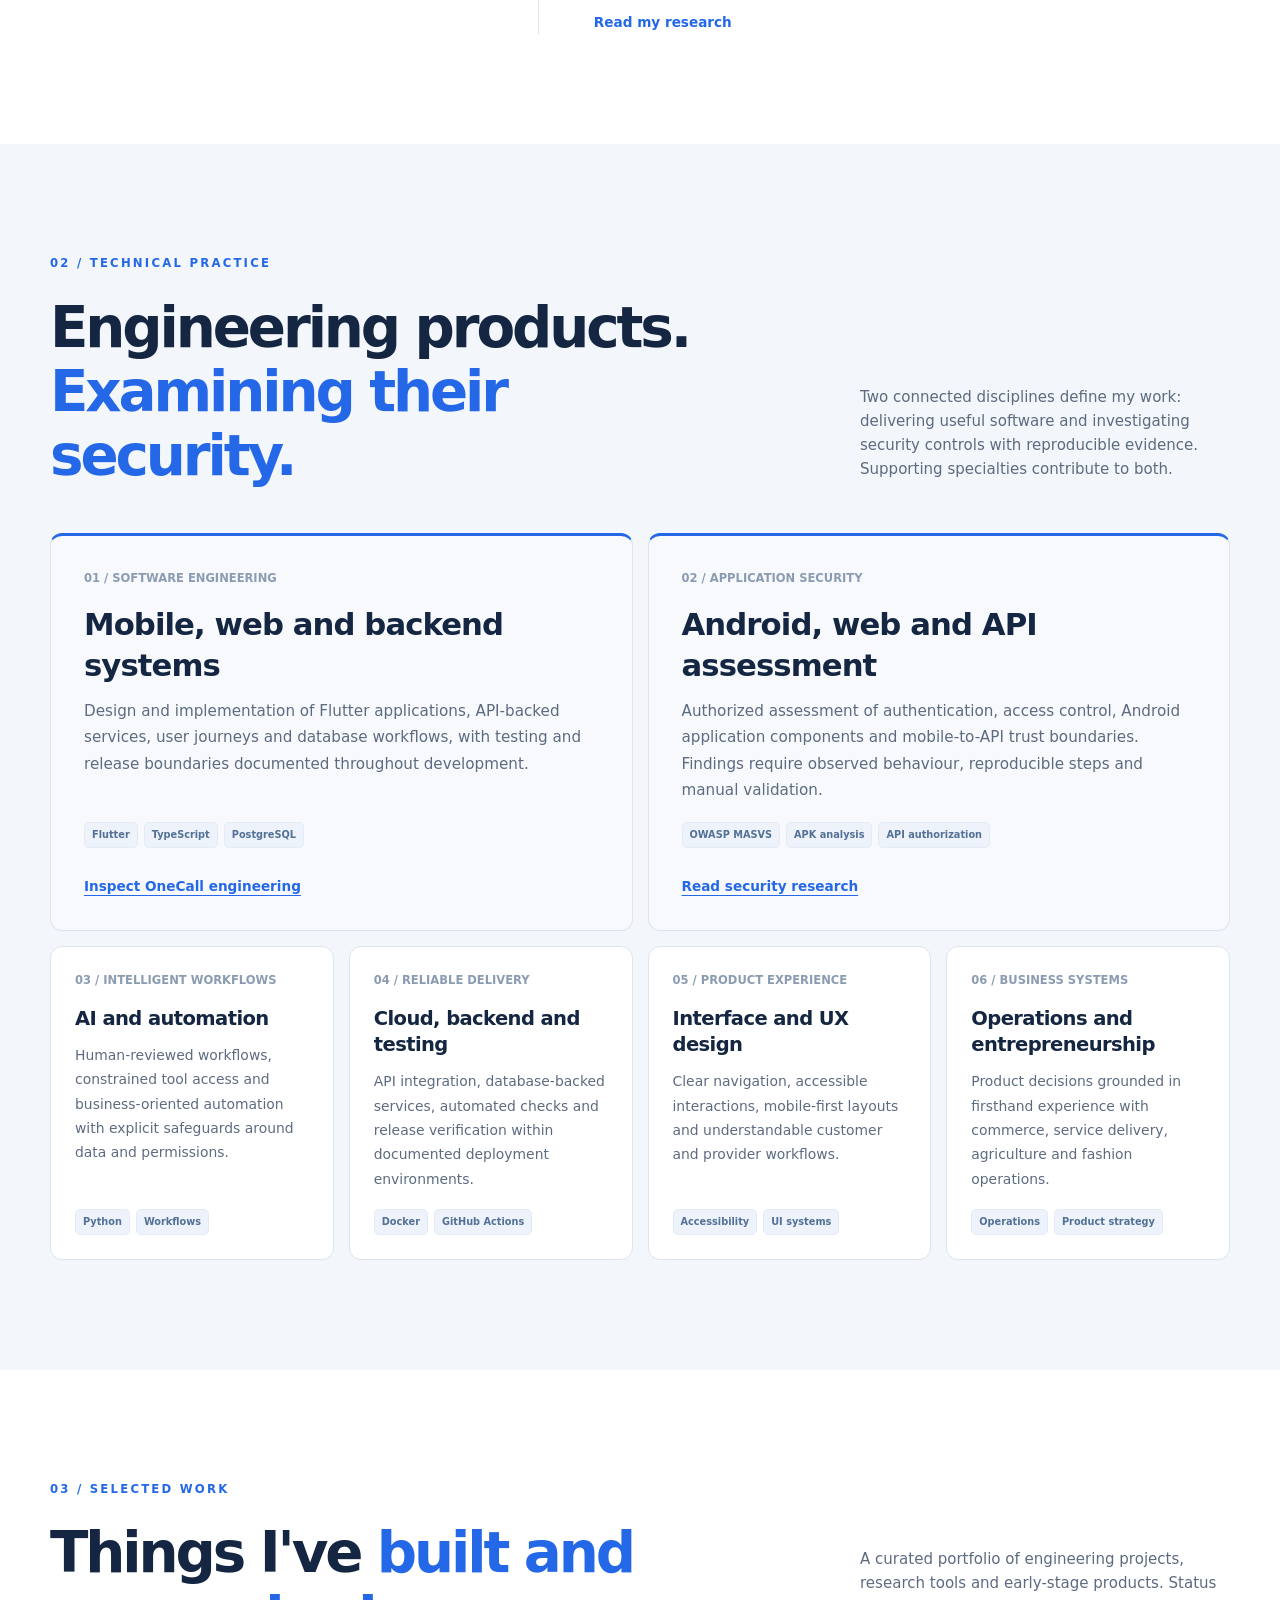
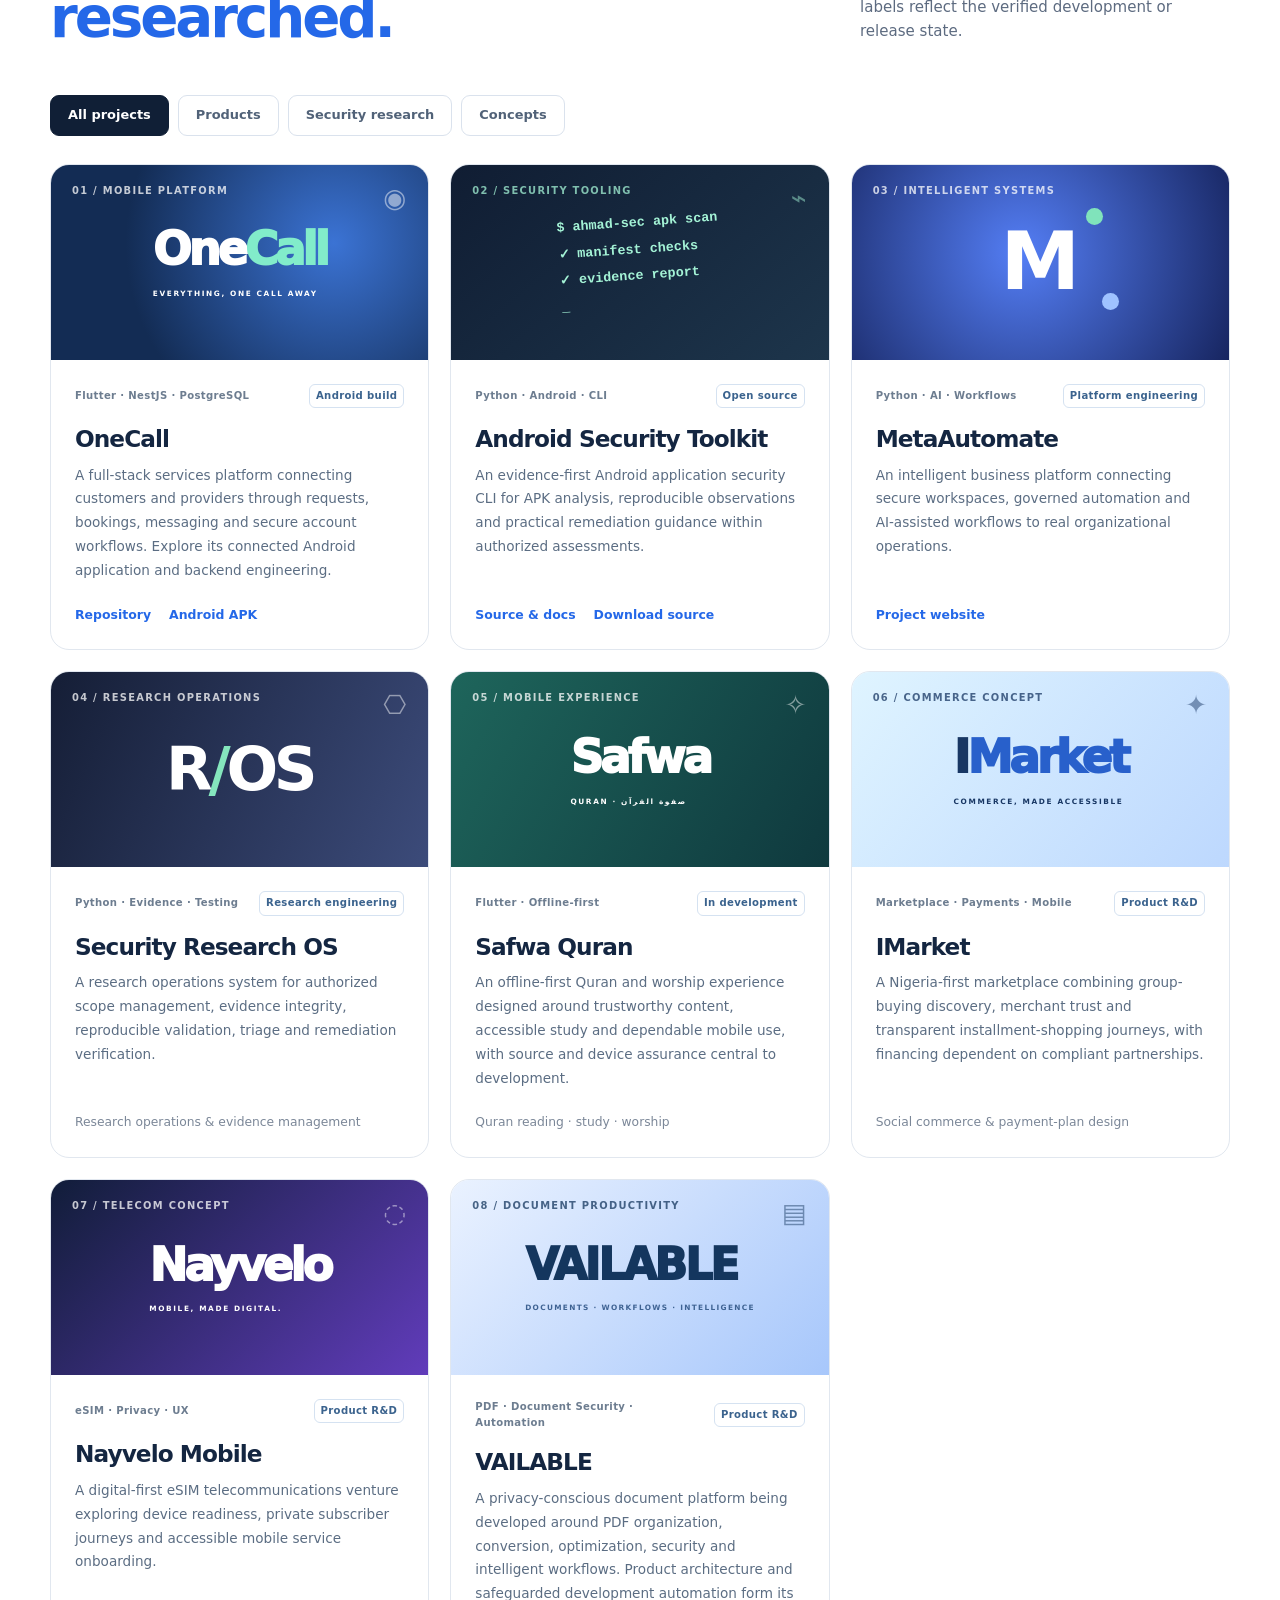
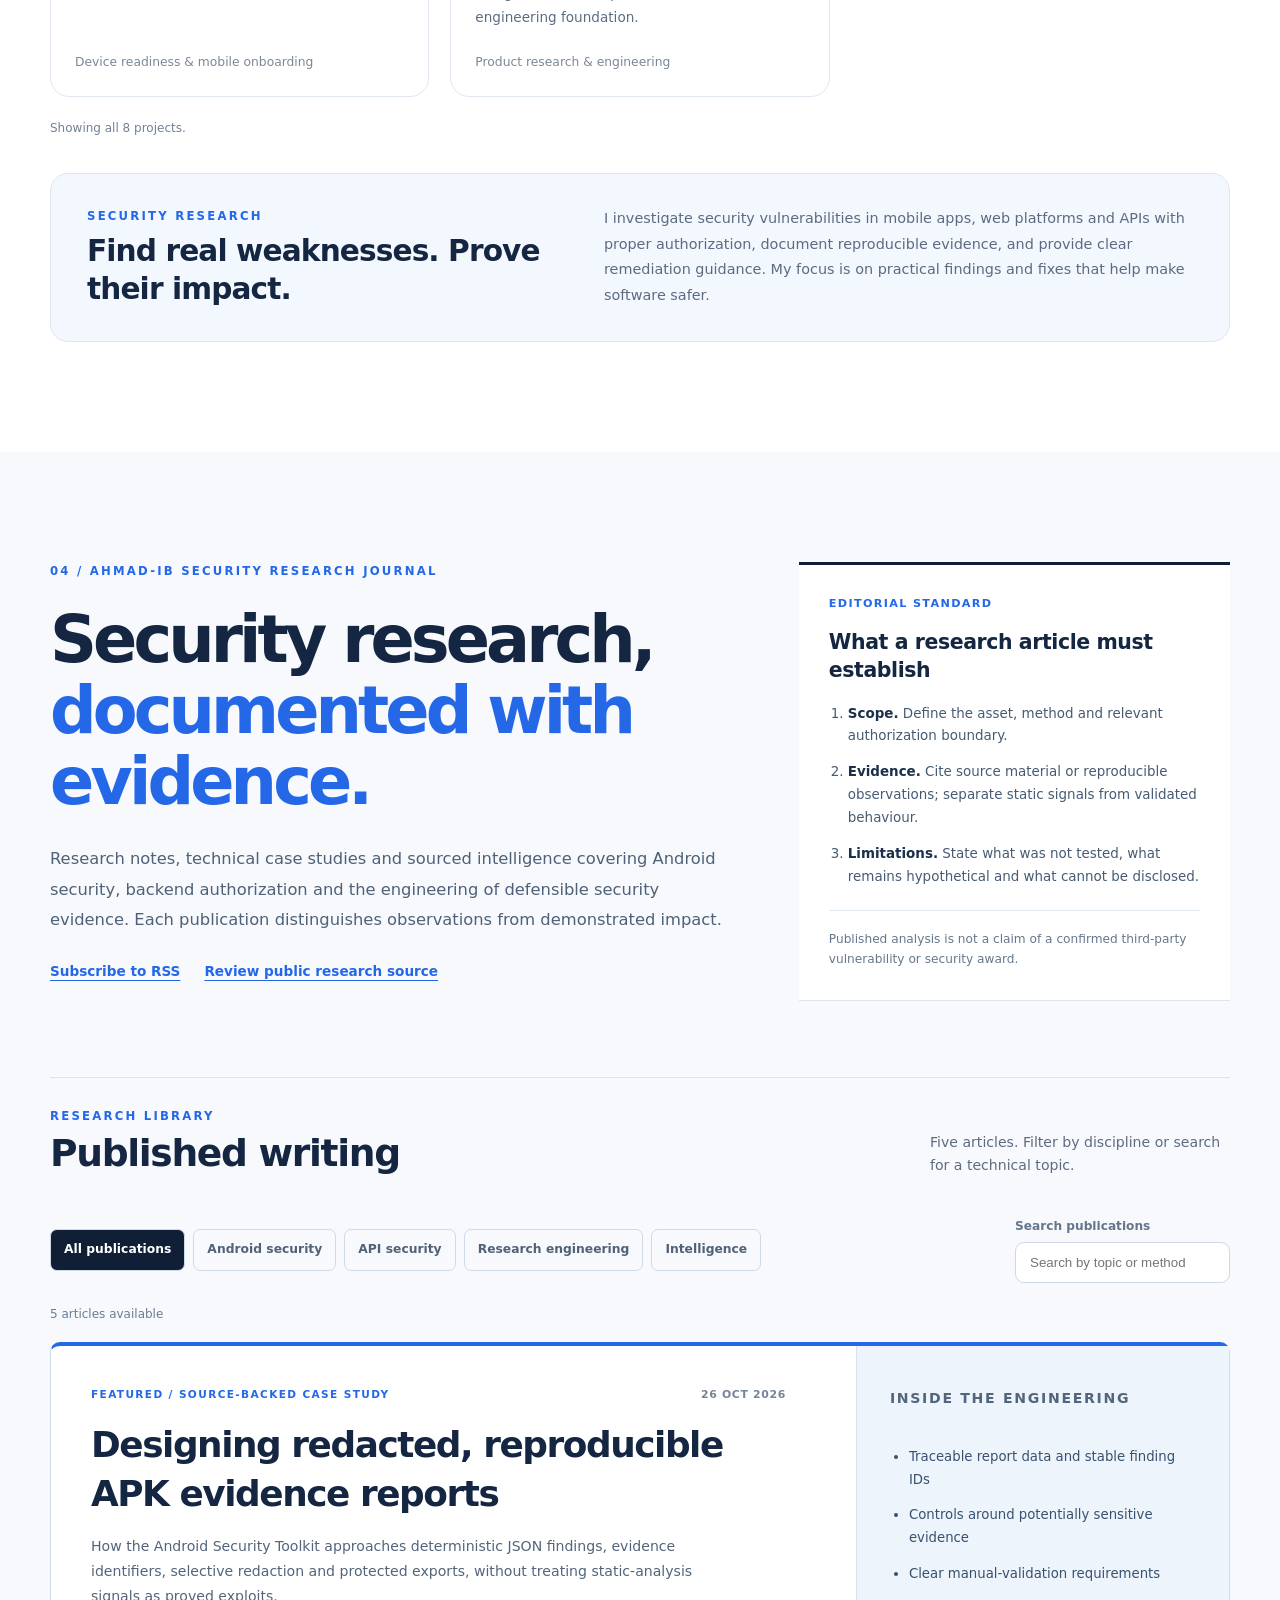
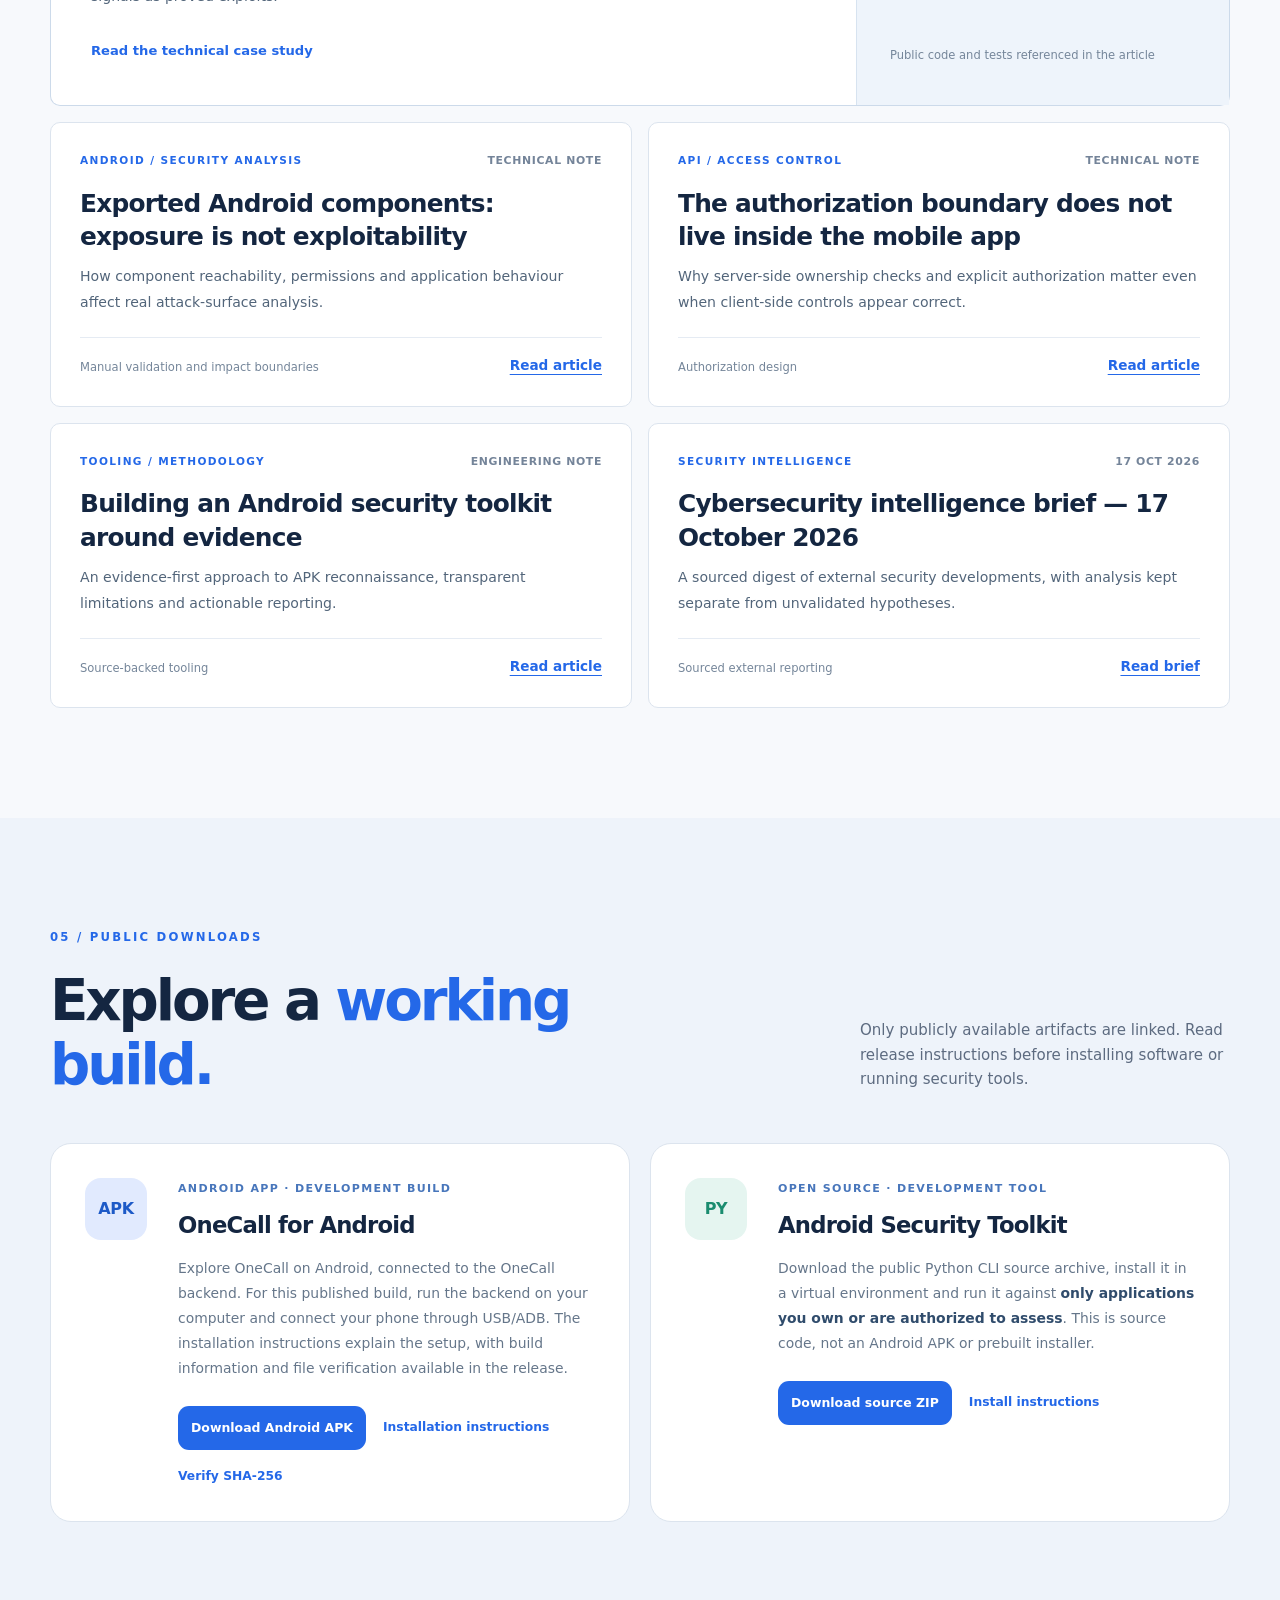
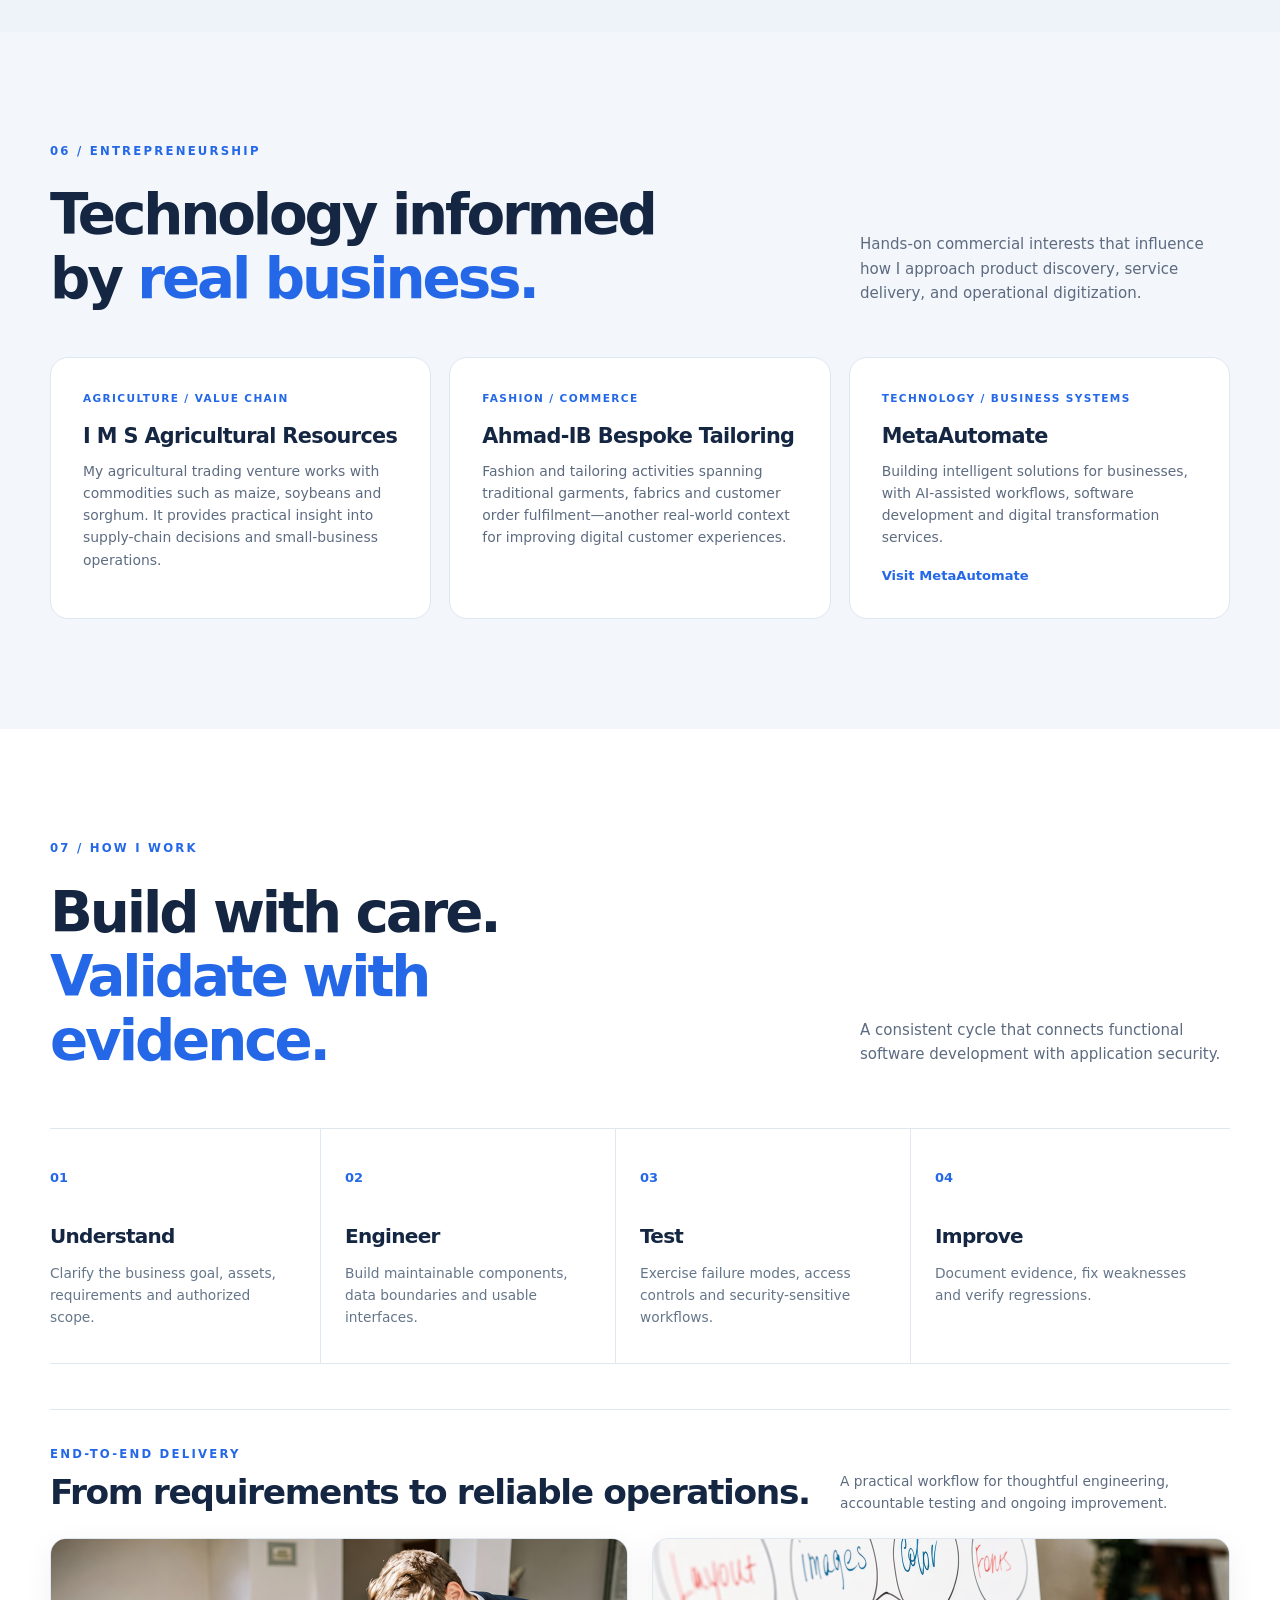
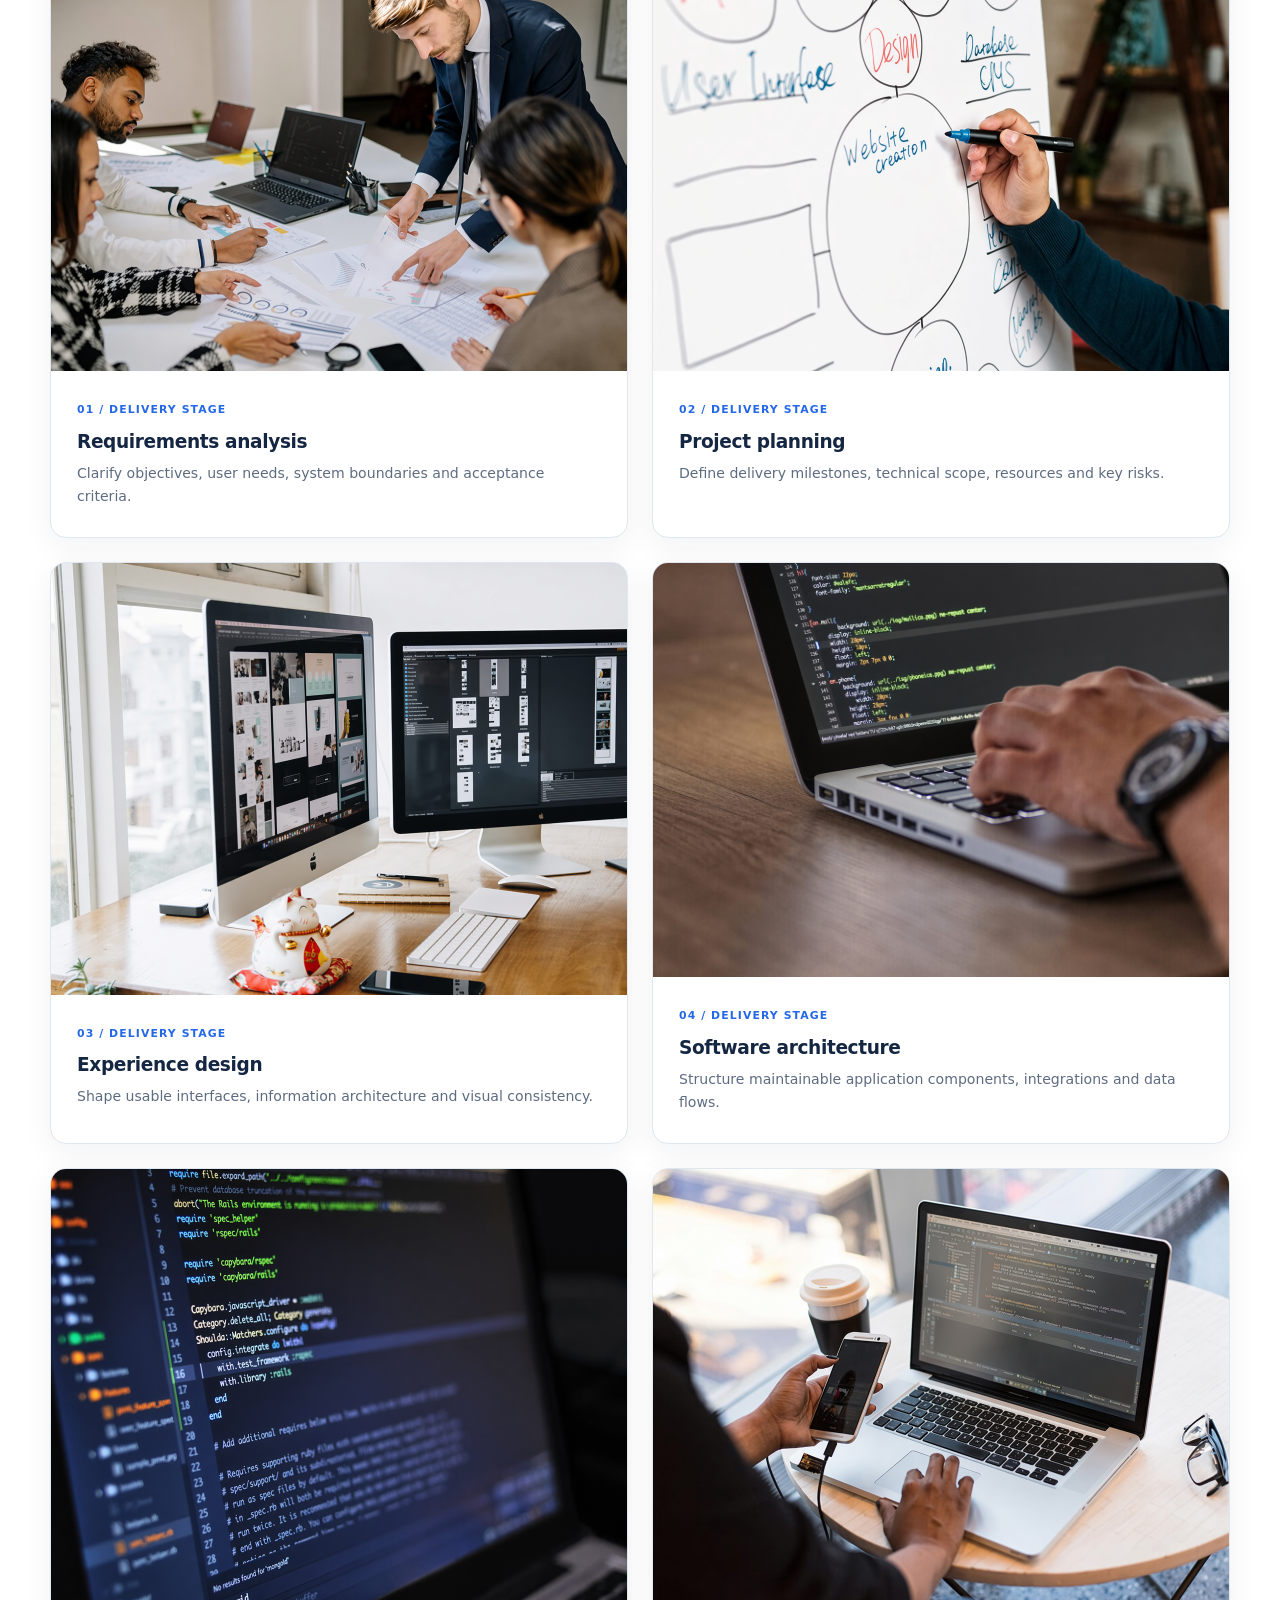
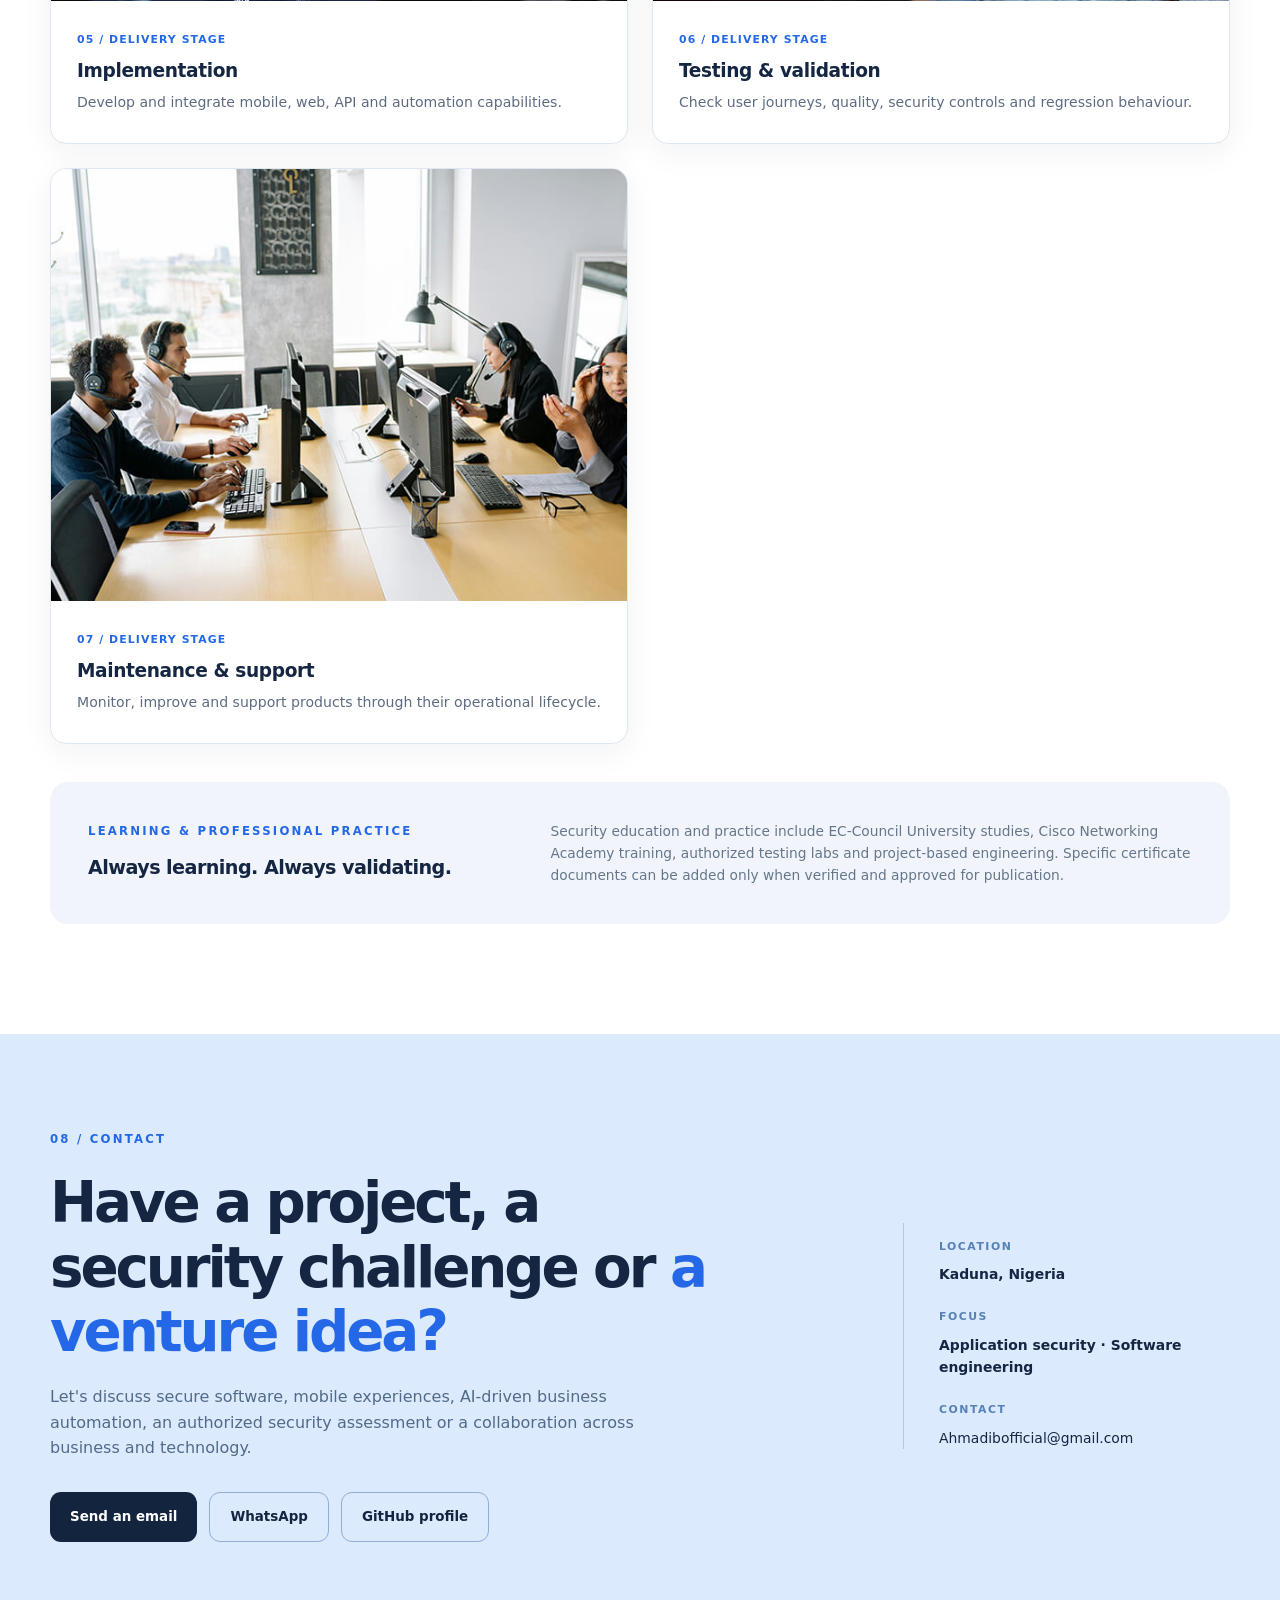
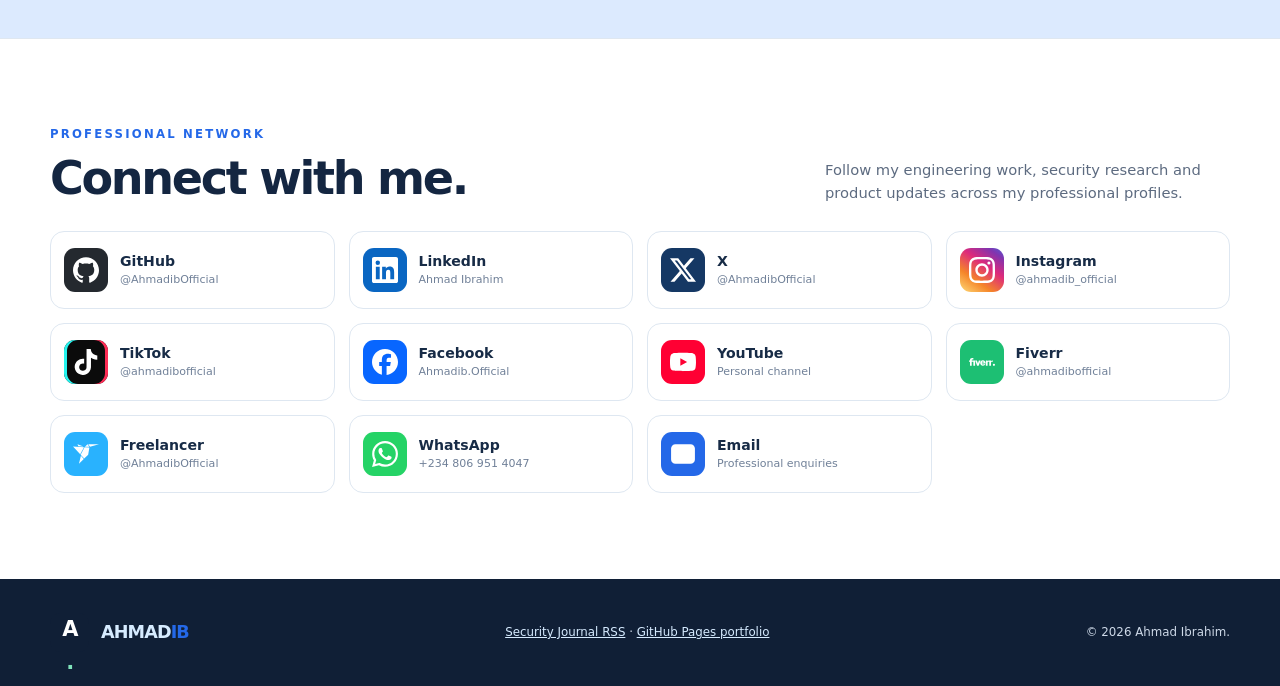
==== commit e0efe6dc: "copy(site): professional OneCall Android download presentation" ====
--- a/publication/index.html
+++ b/publication/index.html
@@ -4,7 +4,7 @@
   <meta charset="utf-8">
   <meta name="viewport" content="width=device-width, initial-scale=1">
   <meta name="theme-color" content="#f6f8fc">
-  <meta name="description" content="Ahmad Ibrahim — software engineer, mobile and web security researcher, entrepreneur and founder. Explore real products, AI automation, research writing, ventures and MVP downloads.">
+  <meta name="description" content="Ahmad Ibrahim — software engineer, mobile and web security researcher, entrepreneur and founder. Explore real products, AI automation, research writing, ventures and public software downloads.">
   <meta name="author" content="Ahmad Ibrahim">
   <meta property="og:type" content="website">
   <meta property="og:title" content="Ahmad Ibrahim — Engineer, Security Researcher & Entrepreneur">
@@ -67,7 +67,7 @@
           <p class="large-paragraph">My work connects <strong>software development, cybersecurity, intelligent automation and business problem-solving</strong>.</p>
           <p>I'm Ahmad Ibrahim, based in Kaduna, Nigeria. I work on mobile and web applications, backend and API systems, application security testing, AI-assisted workflows, and products designed for the needs of people and businesses.</p>
           <p>Beyond technology, I have hands-on entrepreneurial interests in agriculture and fashion. These experiences shape how I design software: understand the operation, build what solves a real problem, then test whether it works safely and reliably.</p>
-          <p>I distinguish early prototypes from functioning pilots, validated security findings from research hypotheses, and private projects from publicly available releases.</p>
+          <p>I distinguish software under active development from independent releases, verified security findings from research hypotheses, and private engineering work from publicly available downloads.</p>
           <div class="about-links"><a href="resume.html">Resume / CV</a><a href="profile.html">Professional profile</a><a href="https://github.com/AhmadibOfficial" target="_blank" rel="noopener noreferrer">Browse GitHub</a><a href="mailto:Ahmadibofficial@gmail.com">Discuss a project</a><a href="#research">Read my research</a></div>
         </div>
       </div>
@@ -126,7 +126,7 @@
       <div class="container"><div class="section-top"><div><p class="overline">03 / SELECTED WORK</p><h2>Things I've <em>built and researched.</em></h2></div><p class="section-intro">A curated portfolio of engineering projects, research tools and early-stage products. Status labels reflect the verified development or release state.</p></div>
         <div class="filter-toolbar" role="group" aria-label="Filter projects"><button type="button" class="filter-button is-active" data-filter="all" aria-pressed="true">All projects</button><button type="button" class="filter-button" data-filter="product" aria-pressed="false">Products</button><button type="button" class="filter-button" data-filter="security" aria-pressed="false">Security research</button><button type="button" class="filter-button" data-filter="concept" aria-pressed="false">Concepts</button></div>
         <div class="projects-grid" id="project-grid">
-          <article class="project-card featured" data-category="product"><div class="project-cover cover-onecall"><span class="cover-number">01 / MOBILE PLATFORM</span><div class="cover-word">One<span>Call</span><small>EVERYTHING, ONE CALL AWAY</small></div><span class="cover-mark">◉</span></div><div class="project-body"><div class="project-meta"><span>Flutter · NestJS · PostgreSQL</span><span class="state">Android pilot</span></div><h3>OneCall</h3><p>A full-stack services platform connecting customers and providers through requests, bookings, messaging and secure account workflows. Explore its Android pilot and backend engineering.</p><div class="project-links"><a href="https://github.com/AhmadibOfficial/OneCall" target="_blank" rel="noopener noreferrer">Repository</a><a href="#downloads">Pilot APK</a></div></div></article>
+          <article class="project-card featured" data-category="product"><div class="project-cover cover-onecall"><span class="cover-number">01 / MOBILE PLATFORM</span><div class="cover-word">One<span>Call</span><small>EVERYTHING, ONE CALL AWAY</small></div><span class="cover-mark">◉</span></div><div class="project-body"><div class="project-meta"><span>Flutter · NestJS · PostgreSQL</span><span class="state">Android build</span></div><h3>OneCall</h3><p>A full-stack services platform connecting customers and providers through requests, bookings, messaging and secure account workflows. Explore its connected Android application and backend engineering.</p><div class="project-links"><a href="https://github.com/AhmadibOfficial/OneCall" target="_blank" rel="noopener noreferrer">Repository</a><a href="#downloads">Android APK</a></div></div></article>
           <article class="project-card" data-category="security"><div class="project-cover cover-toolkit"><span class="cover-number">02 / SECURITY TOOLING</span><div class="terminal-lines"><span>$ ahmad-sec apk scan</span><span>✓ manifest checks</span><span>✓ evidence report</span><span>_</span></div><span class="cover-mark">⌁</span></div><div class="project-body"><div class="project-meta"><span>Python · Android · CLI</span><span class="state">Open source</span></div><h3>Android Security Toolkit</h3><p>An evidence-first Android application security CLI for APK analysis, reproducible observations and practical remediation guidance within authorized assessments.</p><div class="project-links"><a href="https://github.com/AhmadibOfficial/android-security-toolkit" target="_blank" rel="noopener noreferrer">Source & docs</a><a href="#downloads">Download source</a></div></div></article>
           <article class="project-card" data-category="product"><div class="project-cover cover-meta"><span class="cover-number">03 / INTELLIGENT SYSTEMS</span><div class="meta-shape"><span>M</span><i></i><i></i></div></div><div class="project-body"><div class="project-meta"><span>Python · AI · Workflows</span><span class="state">Platform engineering</span></div><h3>MetaAutomate</h3><p>An intelligent business platform connecting secure workspaces, governed automation and AI-assisted workflows to real organizational operations.</p><div class="project-links"><a href="https://metaautomate.onrender.com/" target="_blank" rel="noopener noreferrer">Project website</a></div></div></article>
           <article class="project-card" data-category="security"><div class="project-cover cover-research"><span class="cover-number">04 / RESEARCH OPERATIONS</span><div class="research-symbol">R<span>/</span>OS</div><span class="cover-mark">⎔</span></div><div class="project-body"><div class="project-meta"><span>Python · Evidence · Testing</span><span class="state">Research engineering</span></div><h3>Security Research OS</h3><p>A research operations system for authorized scope management, evidence integrity, reproducible validation, triage and remediation verification.</p><div class="project-links"><span class="link-muted">Research operations & evidence management</span></div></div></article>
@@ -221,7 +221,7 @@
     <section class="section downloads-section" id="downloads">
       <div class="container"><div class="section-top"><div><p class="overline">05 / PUBLIC DOWNLOADS</p><h2>Explore a <em>working build.</em></h2></div><p class="section-intro">Only publicly available artifacts are linked. Read release instructions before installing software or running security tools.</p></div>
         <div class="download-grid">
-          <article class="download-card"><div class="download-icon">APK</div><div><p class="download-kicker">ANDROID PILOT · PRERELEASE</p><h3>OneCall Phone Pilot</h3><p>ARM Android test APK from the project's published GitHub prerelease. <strong>Requires your own backend running locally and USB/ADB reverse port forwarding.</strong> It does not work as a standalone cloud-connected app. Signed with a temporary CI debug certificate.</p><div class="download-actions"><a class="button button-primary" href="https://github.com/AhmadibOfficial/OneCall/releases/download/phone-pilot-10-1/OneCall-phone-arm.apk" target="_blank" rel="noopener noreferrer">Download test APK</a><a class="text-link" href="https://github.com/AhmadibOfficial/OneCall/releases/tag/phone-pilot-10-1" target="_blank" rel="noopener noreferrer">Setup & warnings</a><a class="text-link" href="https://github.com/AhmadibOfficial/OneCall/releases/download/phone-pilot-10-1/SHA256SUMS.txt" target="_blank" rel="noopener noreferrer">SHA-256 checksum</a></div></div></article>
+          <article class="download-card"><div class="download-icon">APK</div><div><p class="download-kicker">ANDROID APP · DEVELOPMENT BUILD</p><h3>OneCall for Android</h3><p>Explore OneCall on Android, connected to the OneCall backend. For this published build, run the backend on your computer and connect your phone through USB/ADB. The installation instructions explain the setup, with build information and file verification available in the release.</p><div class="download-actions"><a class="button button-primary" href="https://github.com/AhmadibOfficial/OneCall/releases/download/phone-pilot-10-1/OneCall-phone-arm.apk" target="_blank" rel="noopener noreferrer">Download Android APK</a><a class="text-link" href="https://github.com/AhmadibOfficial/OneCall/releases/tag/phone-pilot-10-1" target="_blank" rel="noopener noreferrer">Installation instructions</a><a class="text-link" href="https://github.com/AhmadibOfficial/OneCall/releases/download/phone-pilot-10-1/SHA256SUMS.txt" target="_blank" rel="noopener noreferrer">Verify SHA-256</a></div></div></article>
           <article class="download-card"><div class="download-icon code-icon">PY</div><div><p class="download-kicker">OPEN SOURCE · DEVELOPMENT TOOL</p><h3>Android Security Toolkit</h3><p>Download the public Python CLI source archive, install it in a virtual environment and run it against <strong>only applications you own or are authorized to assess</strong>. This is source code, not an Android APK or prebuilt installer.</p><div class="download-actions"><a class="button button-primary" href="https://github.com/AhmadibOfficial/android-security-toolkit/archive/refs/heads/main.zip" target="_blank" rel="noopener noreferrer">Download source ZIP</a><a class="text-link" href="https://github.com/AhmadibOfficial/android-security-toolkit#install" target="_blank" rel="noopener noreferrer">Install instructions</a></div></div></article>
         </div>
         
--- a/publication/assets/style.css
+++ b/publication/assets/style.css
@@ -4,7 +4,7 @@
 .skip-link{position:fixed;top:-100px;left:15px;z-index:10000;background:#fff;padding:12px 18px}.skip-link:focus{top:12px}
 .site-header{height:80px;background:rgba(255,255,255,.95);border-bottom:1px solid var(--line);position:sticky;top:0;z-index:50;backdrop-filter:blur(14px)}.header-inner{height:100%;display:flex;justify-content:space-between;align-items:center;gap:24px}.brand{font-weight:900;letter-spacing:-.05em;display:inline-flex;align-items:center;gap:12px;text-decoration:none;font-size:1.1rem}.brand-icon{display:grid;place-items:center;width:39px;height:39px;border-radius:11px;background:var(--dark);color:#fff;font-size:21px;letter-spacing:-.08em}.brand-icon span{color:var(--lime)}.brand-muted{color:var(--blue)}.site-nav{display:flex;align-items:center;gap:27px}.site-nav a{text-decoration:none;font-size:.83rem;font-weight:750;color:#4c5e75;transition:color .2s}.site-nav a:hover{color:var(--blue)}.site-nav .nav-contact{background:var(--dark);color:#fff;padding:11px 17px;border-radius:10px}.site-nav .nav-contact:hover{color:#fff;background:var(--blue)}.menu-toggle{display:none}
 .hero{background:radial-gradient(circle at 14% 70%,#e8efff 0,transparent 39%),#f6f8fc;overflow:hidden}.hero-layout{display:grid;grid-template-columns:1.16fr .84fr;gap:65px;align-items:center;padding:114px 0 86px}.hero-copy{max-width:700px}.eyebrow,.overline{font-size:.73rem;font-weight:850;letter-spacing:.19em;color:var(--blue);margin:0 0 23px;text-transform:uppercase}.eyebrow-line{display:inline-block;width:23px;height:2px;background:var(--blue);vertical-align:middle;margin-right:11px}.hero h1{font-weight:850;font-size:clamp(3.2rem,5.6vw,5.7rem);line-height:1.06;letter-spacing:-.065em;margin:0 0 28px}.gradient-word{color:var(--blue)}.lead{max-width:635px;font-size:1.075rem;color:var(--muted);line-height:1.85;margin:0 0 34px}.lead strong{color:var(--ink)}.hero-actions,.contact-buttons{display:flex;gap:12px;flex-wrap:wrap}.button{display:inline-flex;align-items:center;justify-content:center;gap:13px;min-height:50px;padding:12px 20px;border-radius:11px;text-decoration:none;font-size:.84rem;font-weight:800;transition:transform .2s,background .2s,color .2s;white-space:normal;text-align:center}.button:hover{transform:translateY(-2px)}.button-primary{background:var(--blue);color:#fff}.button-primary:hover{background:#174fc1}.button-outline{border:1px solid #aebed2;background:transparent;color:var(--ink)}.button-outline:hover{background:#e7efff}.hero-foot{font-size:.76rem;color:var(--muted);margin-top:31px;display:flex;align-items:center;gap:10px}.status-light{width:7px;height:7px;background:#19ae80;border-radius:50%;box-shadow:0 0 0 4px #dcf7ec;flex:none}
-.hero-visual{position:relative;background:linear-gradient(145deg,#101f36,#142c4e);min-height:445px;border-radius:27px;box-shadow:0 35px 60px #20344a28;color:#fff;overflow:visible;border:1px solid #294266}.visual-top{display:flex;align-items:center;gap:10px;padding:24px 27px;font-size:.66rem;font-weight:850;letter-spacing:.13em;color:#bbcbdf;border-bottom:1px solid #ffffff18}.live-circle{height:7px;width:7px;border-radius:50%;background:#81edc6}.top-right{margin-left:auto;color:#90a5c2;font-size:.61rem}.visual-core{position:relative;height:291px;display:grid;place-items:center;overflow:hidden;background:radial-gradient(circle,#2d5b8c50,transparent 64%)}.orbit{position:absolute;border:1px solid #86b4da33;border-radius:50%}.orbit-outer{width:265px;height:265px}.orbit-inner{width:202px;height:202px;border-style:dashed}.orbit:before,.orbit:after{content:"";position:absolute;background:#81e7be;width:6px;height:6px;border-radius:50%;top:18%;left:10%}.orbit:after{top:auto;left:auto;right:6%;bottom:14%;background:#6ca4ff}.core-symbol{width:145px;height:145px;position:relative;display:flex;flex-direction:column;align-items:center;justify-content:center;border-radius:29px;background:linear-gradient(140deg,#2468e8,#1c397b);box-shadow:0 16px 50px #03173480;border:1px solid #ffffff38;transform:rotate(-7deg)}.core-symbol span{font-size:4rem;letter-spacing:-.13em;font-weight:900;line-height:1}.core-symbol small{font-size:.47rem;letter-spacing:.13em;margin-top:8px;font-weight:900;color:#c9ddff}.orbit-dot{position:absolute;border-radius:50%;background:#85ecc4;box-shadow:0 0 0 8px #82f4d619;width:9px;height:9px}.dot-one{top:51px;right:110px}.dot-two{bottom:45px;left:93px}.dot-three{bottom:85px;right:55px;background:#78aaff}.visual-footer{display:grid;grid-template-columns:1fr 1fr;gap:15px;border-top:1px solid #ffffff18;padding:24px 27px}.visual-footer div{display:flex;flex-direction:column;gap:4px}.metric-label{font-size:.59rem;letter-spacing:.15em;font-weight:850;color:#8bb1df}.visual-footer strong{font-size:.73rem}.floating-note{position:absolute;bottom:63px;left:-34px;padding:14px 17px;background:#fff;color:#1b314f;border-radius:10px;box-shadow:0 14px 35px #03173426;font-weight:800;font-size:.72rem}.tiny-square{display:inline-block;width:9px;height:9px;background:#2ea8ea;border-radius:3px;margin-right:7px}.note-arrow{color:var(--blue);margin-left:8px}.capability-strip{display:grid;grid-template-columns:repeat(4,1fr);gap:10px;padding:23px 0 30px;border-top:1px solid #dce5f1}.capability-strip span{color:#687991;font-weight:850;letter-spacing:.09em;font-size:.66rem}
+.hero-visual{position:relative;background:linear-gradient(145deg,#101f36,#142c4e);min-height:445px;border-radius:27px;box-shadow:0 35px 60px #20344a28;color:#fff;overflow:visible;border:1px solid #294266}.visual-top{display:flex;align-items:center;gap:10px;padding:24px 27px;font-size:.66rem;font-weight:850;letter-spacing:.13em;color:#bbcbdf;border-bottom:1px solid #ffffff18}.live-circle{height:7px;width:7px;border-radius:50%;background:#81edc6}.top-right{margin-left:auto;color:#90a5c2;font-size:.61rem}.visual-core{position:relative;height:291px;display:grid;place-items:center;overflow:hidden;background:radial-gradient(circle,#2d5b8c50,transparent 64%)}.orbit{position:absolute;border:1px solid #86b4da33;border-radius:50%}.orbit-outer{width:265px;height:265px}.orbit-inner{width:202px;height:202px;border-style:dashed}.orbit:before,.orbit:after{content:"";position:absolute;background:#81e7be;width:6px;height:6px;border-radius:50%;top:18%;left:10%}.orbit:after{top:auto;left:auto;right:6%;bottom:14%;background:#6ca4ff}.core-symbol{width:145px;height:145px;position:relative;display:flex;flex-direction:column;align-items:center;justify-content:center;border-radius:29px;background:linear-gradient(140deg,#2468e8,#1c397b);box-shadow:0 16px 50px #03173480;border:1px solid #ffffff38;transform:rotate(-7deg)}.core-symbol span{font-size:4rem;letter-spacing:-.13em;font-weight:900;line-height:1}.core-symbol small{font-size:.47rem;letter-spacing:.13em;margin-top:8px;font-weight:900;color:#c9ddff}.orbit-dot{position:absolute;border-radius:50%;background:#85ecc4;box-shadow:0 0 0 8px #82f4d619;width:9px;height:9px}.dot-one{top:51px;right:110px}.dot-two{bottom:45px;left:93px}.dot-three{bottom:85px;right:55px;background:#78aaff}.visual-footer{display:grid;grid-template-columns:1fr 1fr;gap:15px;border-top:1px solid #ffffff18;padding:24px 27px}.visual-footer div{display:flex;flex-direction:column;gap:4px}.metric-label{font-size:.59rem;letter-spacing:.15em;font-weight:850;color:#8bb1df}.visual-footer strong{font-size:.73rem}.floating-note{position:absolute;bottom:63px;left:-34px;padding:14px 17px;background:#fff;color:#1b314f;border-radius:10px;box-shadow:0 14px 35px #03173426;font-weight:800;font-size:.72rem}.tiny-square{display:inline-block;width:9px;height:9px;background:#2ea8ea;border-radius:3px;margin-right:7px}.capability-strip{display:grid;grid-template-columns:repeat(4,1fr);gap:10px;padding:23px 0 30px;border-top:1px solid #dce5f1}.capability-strip span{color:#687991;font-weight:850;letter-spacing:.09em;font-size:.66rem}
 .section{padding:110px 0}.section-heading h2,.section-top h2,.contact-section h2{font-size:clamp(2.5rem,4.4vw,4.15rem);line-height:1.14;letter-spacing:-.055em;margin:0;font-weight:850}.section-heading em,.section-top h2 em,.contact-section h2 em{font-style:normal;color:var(--blue)}.section-top{display:flex;align-items:end;justify-content:space-between;gap:45px;margin-bottom:45px}.section-top h2{max-width:670px}.section-intro{max-width:370px;color:var(--muted);font-size:.94rem;margin:0 0 7px}.about-section{background:#fff;border-top:1px solid var(--line)}.about-layout{display:grid;grid-template-columns:.73fr 1.27fr;gap:90px}.about-main{border-left:1px solid var(--line);padding-left:55px;color:var(--muted);font-size:.98rem}.about-main p{margin:0 0 17px;max-width:660px}.about-main .large-paragraph{font-size:1.2rem;line-height:1.7;color:#32455e}.about-main strong{color:var(--ink)}.about-links{display:flex;gap:23px;flex-wrap:wrap;margin-top:27px}.about-links a,.text-link{color:var(--blue);font-size:.85rem;font-weight:850;text-decoration:none}.about-links a:hover,.text-link:hover{text-decoration:underline}
 .expertise-section{background:#f3f6fa}.expertise-grid{display:grid;grid-template-columns:repeat(4,1fr);gap:14px}.expertise-card{background:white;border:1px solid var(--line);padding:27px 24px;border-radius:18px;min-width:0;transition:transform .2s,box-shadow .2s}.expertise-card:hover{transform:translateY(-4px);box-shadow:0 12px 25px #26486d0c}.expertise-index{font-weight:900;color:#8b9cb2;font-size:.72rem}.expertise-glyph{height:70px;display:flex;align-items:center;color:var(--blue);font-size:2rem}.expertise-card h3{font-size:1.13rem;letter-spacing:-.03em;line-height:1.35;margin:5px 0 13px}.expertise-card p{font-size:.82rem;line-height:1.77;color:var(--muted);margin:0 0 18px}.tag-row{display:flex;flex-wrap:wrap;gap:6px}.tag-row span{background:#eef3fb;border:1px solid #e3ebf7;padding:4px 7px;border-radius:5px;font-size:.61rem;font-weight:750;color:#537097}
 .projects-section{background:#fff}.filter-toolbar{display:flex;flex-wrap:wrap;gap:9px;margin-bottom:28px}.filter-button{border:1px solid #dae2ed;background:#fff;border-radius:9px;padding:9px 17px;color:#516278;font-size:.81rem;font-weight:800;transition:background .2s}.filter-button:hover{border-color:var(--blue);color:var(--blue)}.filter-button.is-active{background:var(--dark);color:white;border-color:var(--dark)}.projects-grid{display:grid;grid-template-columns:repeat(3,minmax(0,1fr));gap:21px}.project-card{min-width:0;display:flex;flex-direction:column;background:#fff;border:1px solid #e1e7ef;border-radius:19px;overflow:hidden;transition:transform .2s,box-shadow .2s}.project-card:hover{transform:translateY(-4px);box-shadow:0 18px 38px #1e365014}.project-cover{height:195px;position:relative;display:flex;justify-content:center;align-items:center;overflow:hidden}.cover-number{position:absolute;top:18px;left:21px;font-size:.62rem;letter-spacing:.13em;font-weight:900;opacity:.75}.cover-mark{position:absolute;right:22px;top:12px;font-size:1.65rem;opacity:.48}.cover-word{font-weight:950;letter-spacing:-.075em;font-size:2.85rem;line-height:1}.cover-word span{color:#82ecca}.cover-word small{display:block;letter-spacing:.22em;font-size:.46rem;margin-top:17px;font-weight:900}.cover-onecall{background:radial-gradient(circle at 75% 40%,#3b73d4,#132c54 68%);color:#fff}.cover-toolkit{background:linear-gradient(140deg,#101d33,#1d354b);color:#a4f3d6}.terminal-lines{display:flex;flex-direction:column;gap:5px;font-size:.84rem;font-weight:800;font-family:ui-monospace,SFMono-Regular,Consolas,monospace;transform:rotate(-4deg)}.cover-meta{background:radial-gradient(circle at 45% 45%,#547ef5,#172560);color:#fff}.meta-shape{font-size:5rem;font-weight:900;position:relative}.meta-shape i{position:absolute;width:17px;height:17px;border-radius:50%;background:#80e3bb;top:10px;right:-23px}.meta-shape i:last-child{top:auto;bottom:16px;right:-39px;background:#9fc2ff}.cover-research{background:linear-gradient(115deg,#151e36,#3c4b7a);color:#fff}.research-symbol{font-size:3.8rem;font-weight:900;letter-spacing:-.07em}.research-symbol span{color:#85e6bd}.cover-safwa{background:linear-gradient(120deg,#1e655b,#0f393e);color:#fff}.cover-imarket{background:linear-gradient(130deg,#dff4ff,#bdd8fe);color:#183764}.cover-imarket .cover-word span{color:#2860cb}.cover-nayvelo{background:linear-gradient(135deg,#111d39,#613cbb);color:#fff}.project-body{display:flex;flex:1;flex-direction:column;padding:24px}.project-meta{display:flex;justify-content:space-between;gap:8px;align-items:center;font-size:.63rem;letter-spacing:.035em;color:#6d7d90;font-weight:850}.state{border:1px solid #d5e2f1;border-radius:6px;padding:3px 6px;color:#3b638e;white-space:nowrap}.project-body h3{font-size:1.45rem;letter-spacing:-.04em;line-height:1.2;margin:17px 0 11px}.project-body p{font-size:.85rem;color:#5b6d83;line-height:1.75;margin:0 0 23px}.project-links{display:flex;flex-wrap:wrap;gap:18px;margin-top:auto}.project-links a{font-size:.78rem;font-weight:850;color:var(--blue);text-decoration:none}.project-links a:hover{text-decoration:underline}.link-muted{font-size:.77rem;color:#7b8798}.projects-note{font-size:.75rem;color:#718096;margin:22px 0 0}
@@ -109,7 +109,7 @@
 .social-info{display:flex;flex-direction:column;min-width:0;gap:2px}
 .social-info strong{font-size:.88rem;line-height:1.35}
 .social-info small{font-size:.69rem;color:#708098;overflow-wrap:anywhere;line-height:1.35}
-.social-outbound{color:#92a3b7;font-size:1rem;margin-left:auto;flex:none}
+
 @media(max-width:1050px){.social-account-grid{grid-template-columns:repeat(2,minmax(0,1fr))}}
 @media(max-width:720px){.workflow-gallery{grid-template-columns:1fr;gap:19px}.workflow-copy{padding:18px 21px 24px}.social-presence{padding:70px 0}.social-presence-head{flex-direction:column;align-items:flex-start;gap:12px}}
 @media(max-width:420px){.social-account-grid{grid-template-columns:1fr}}
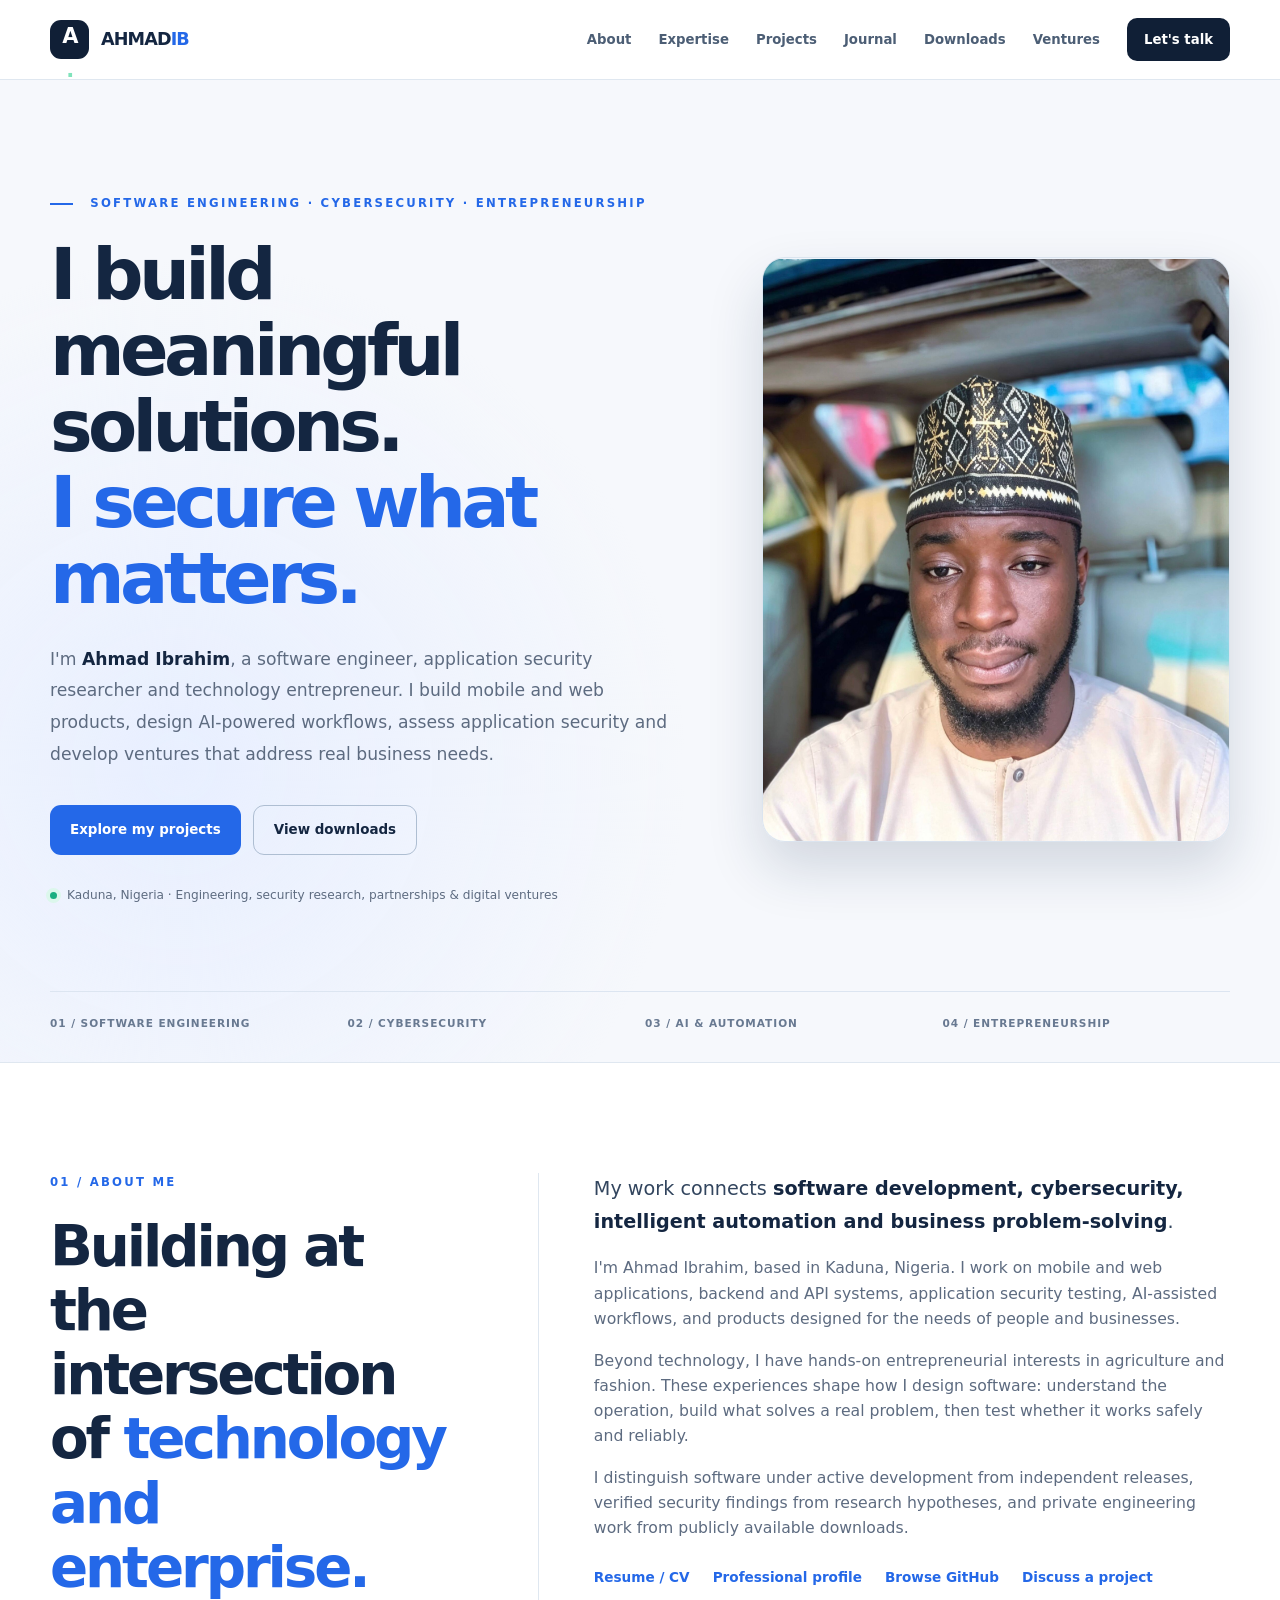
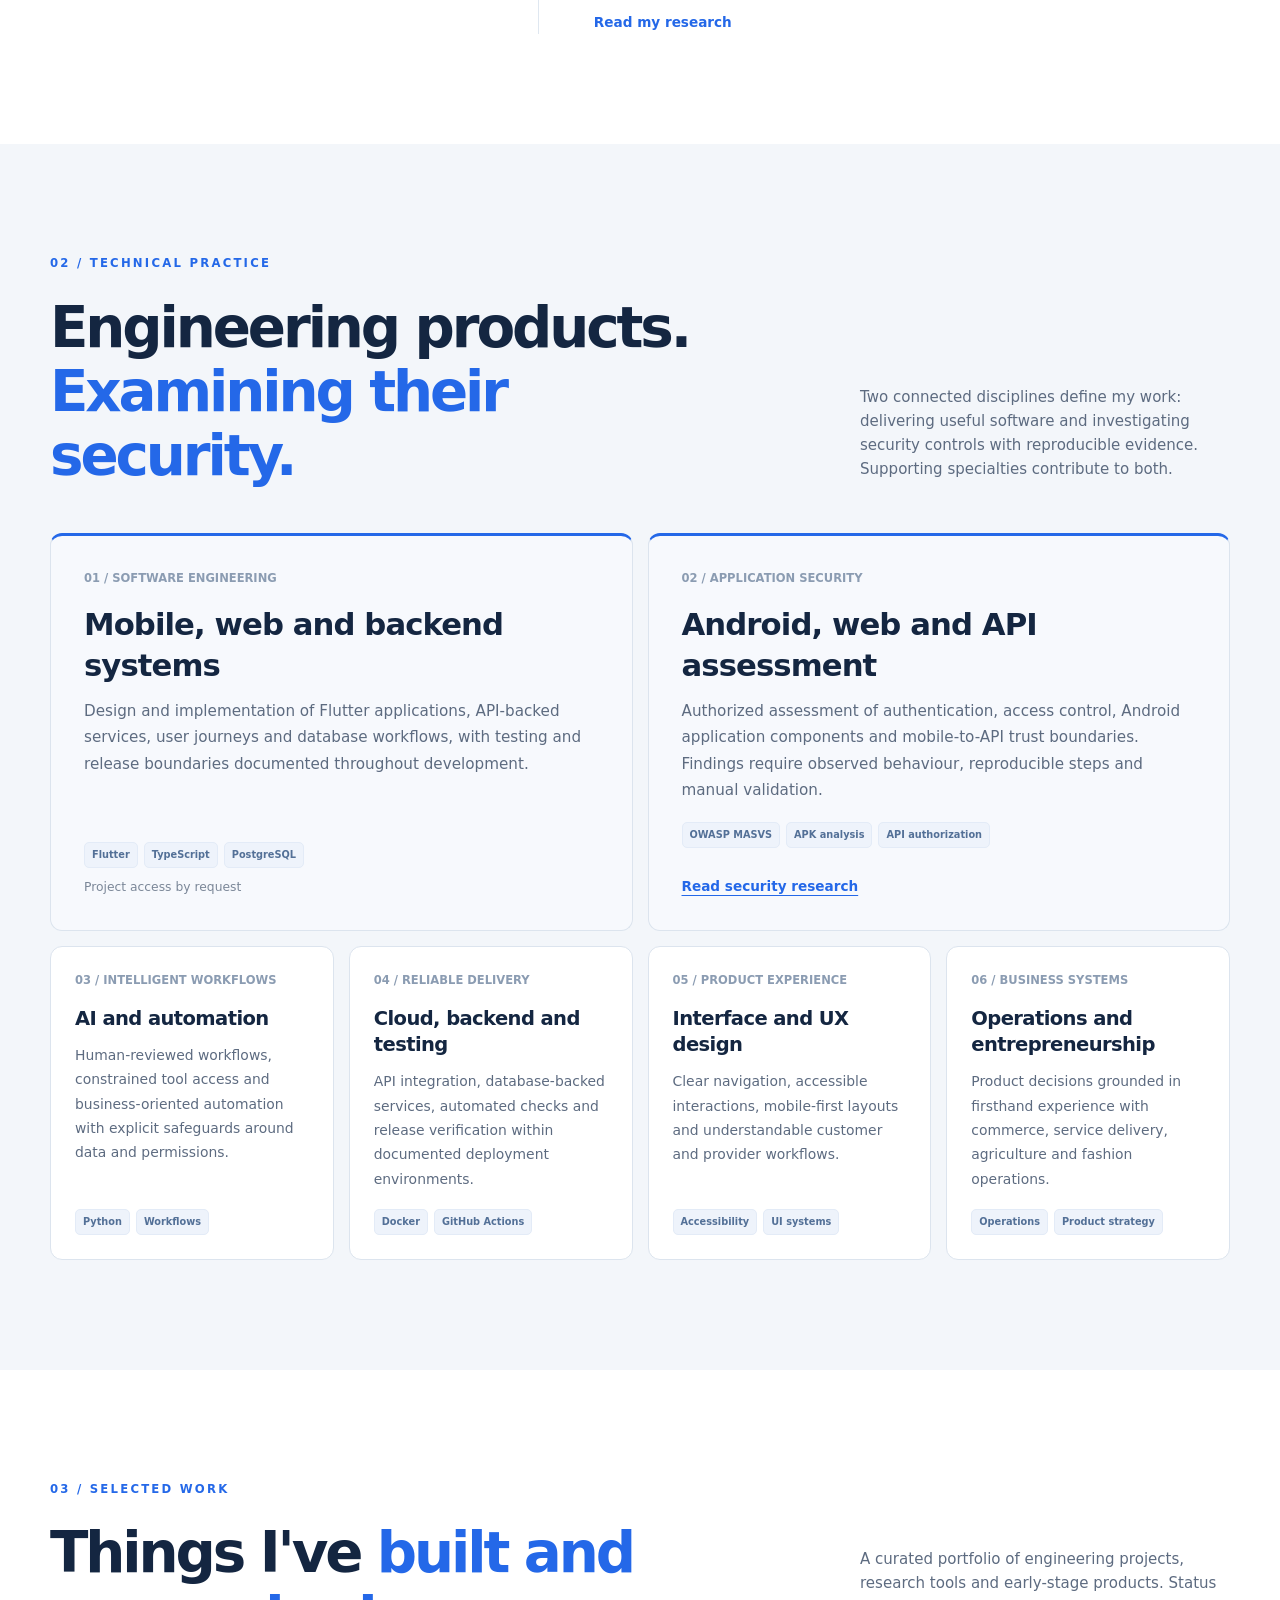
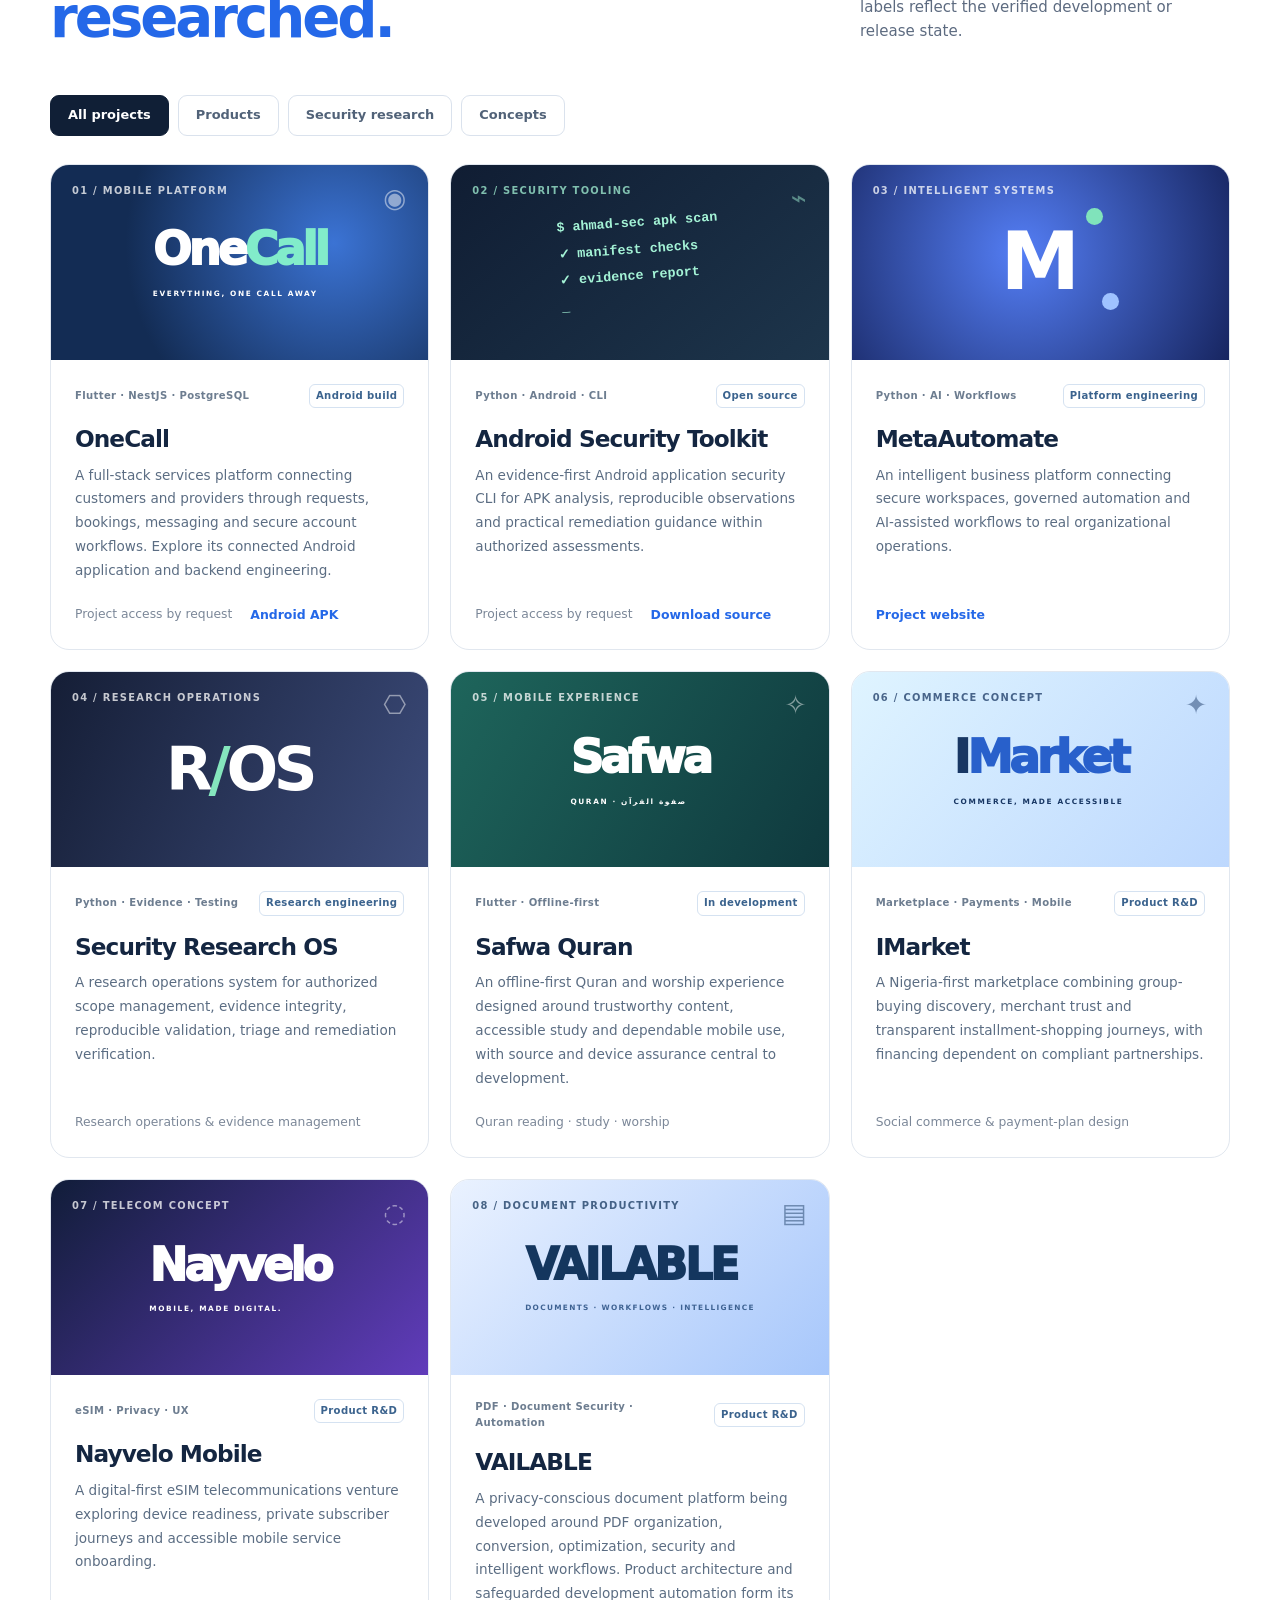
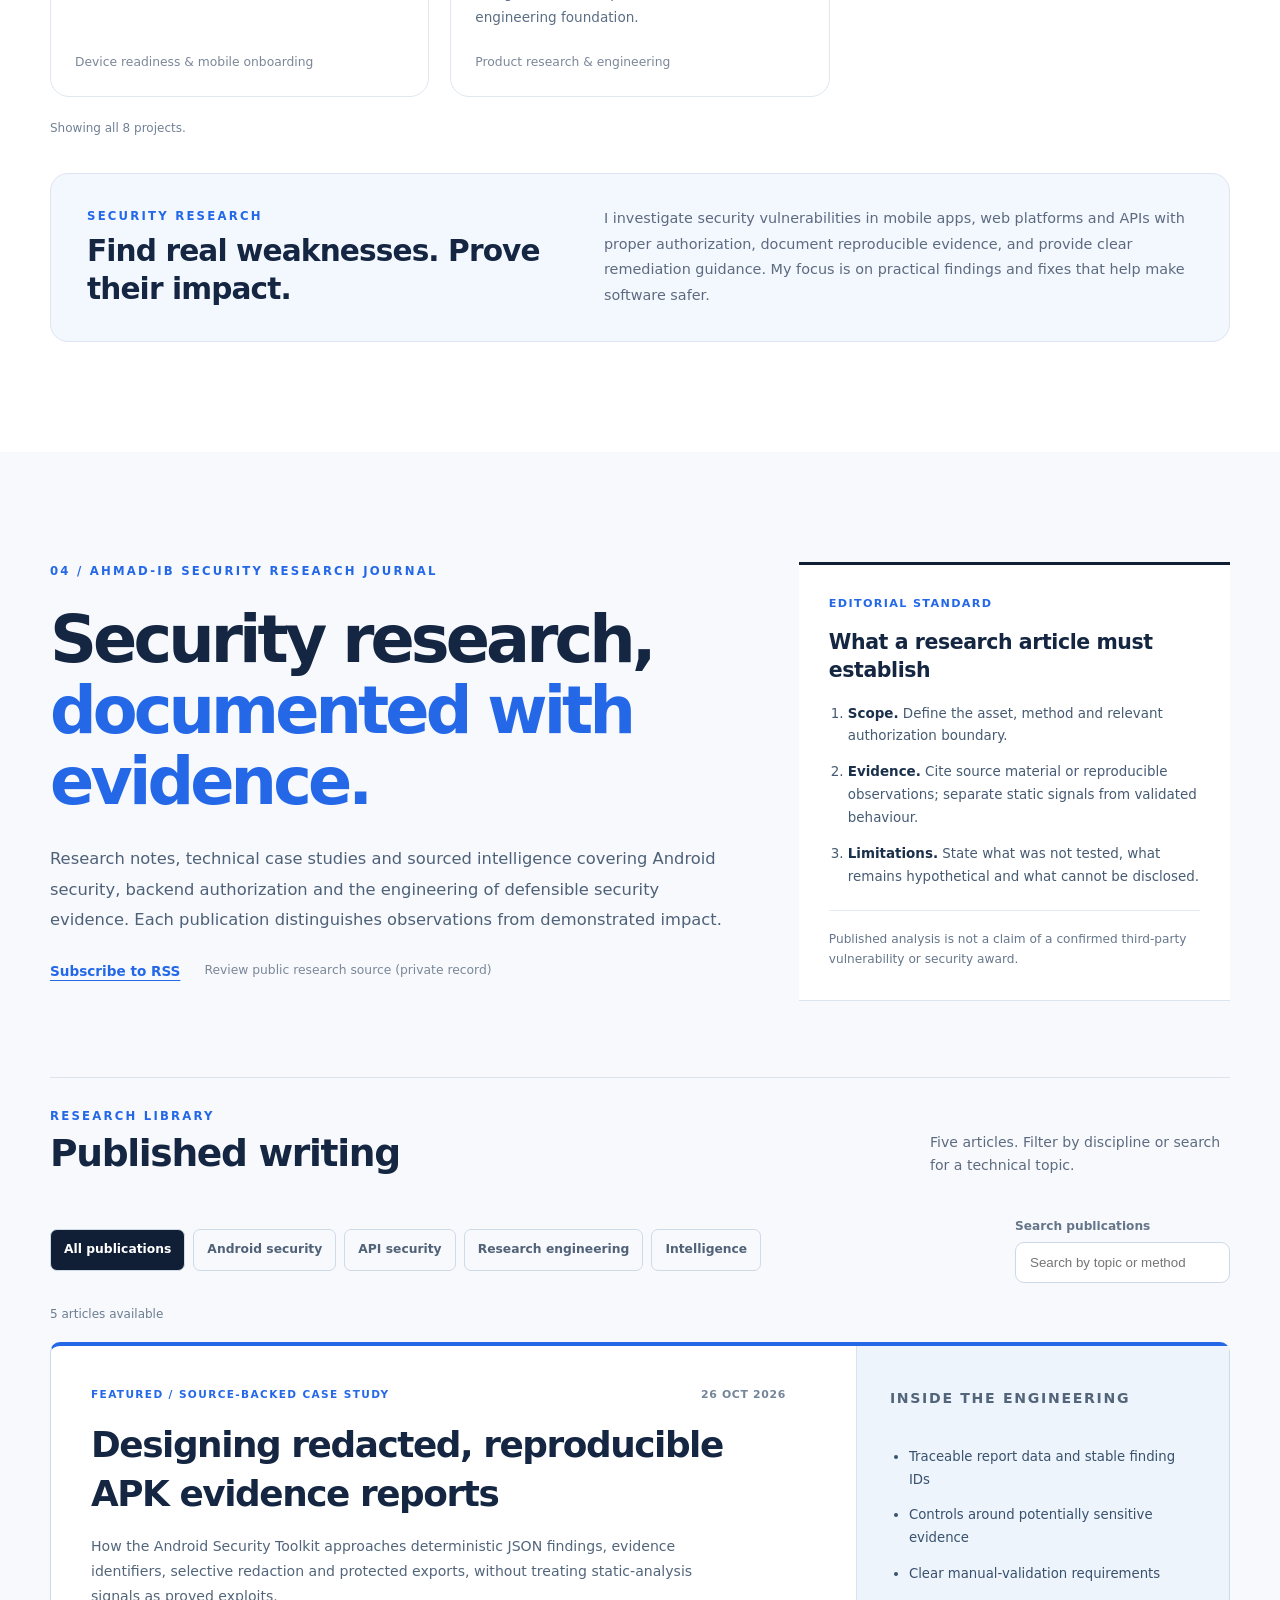
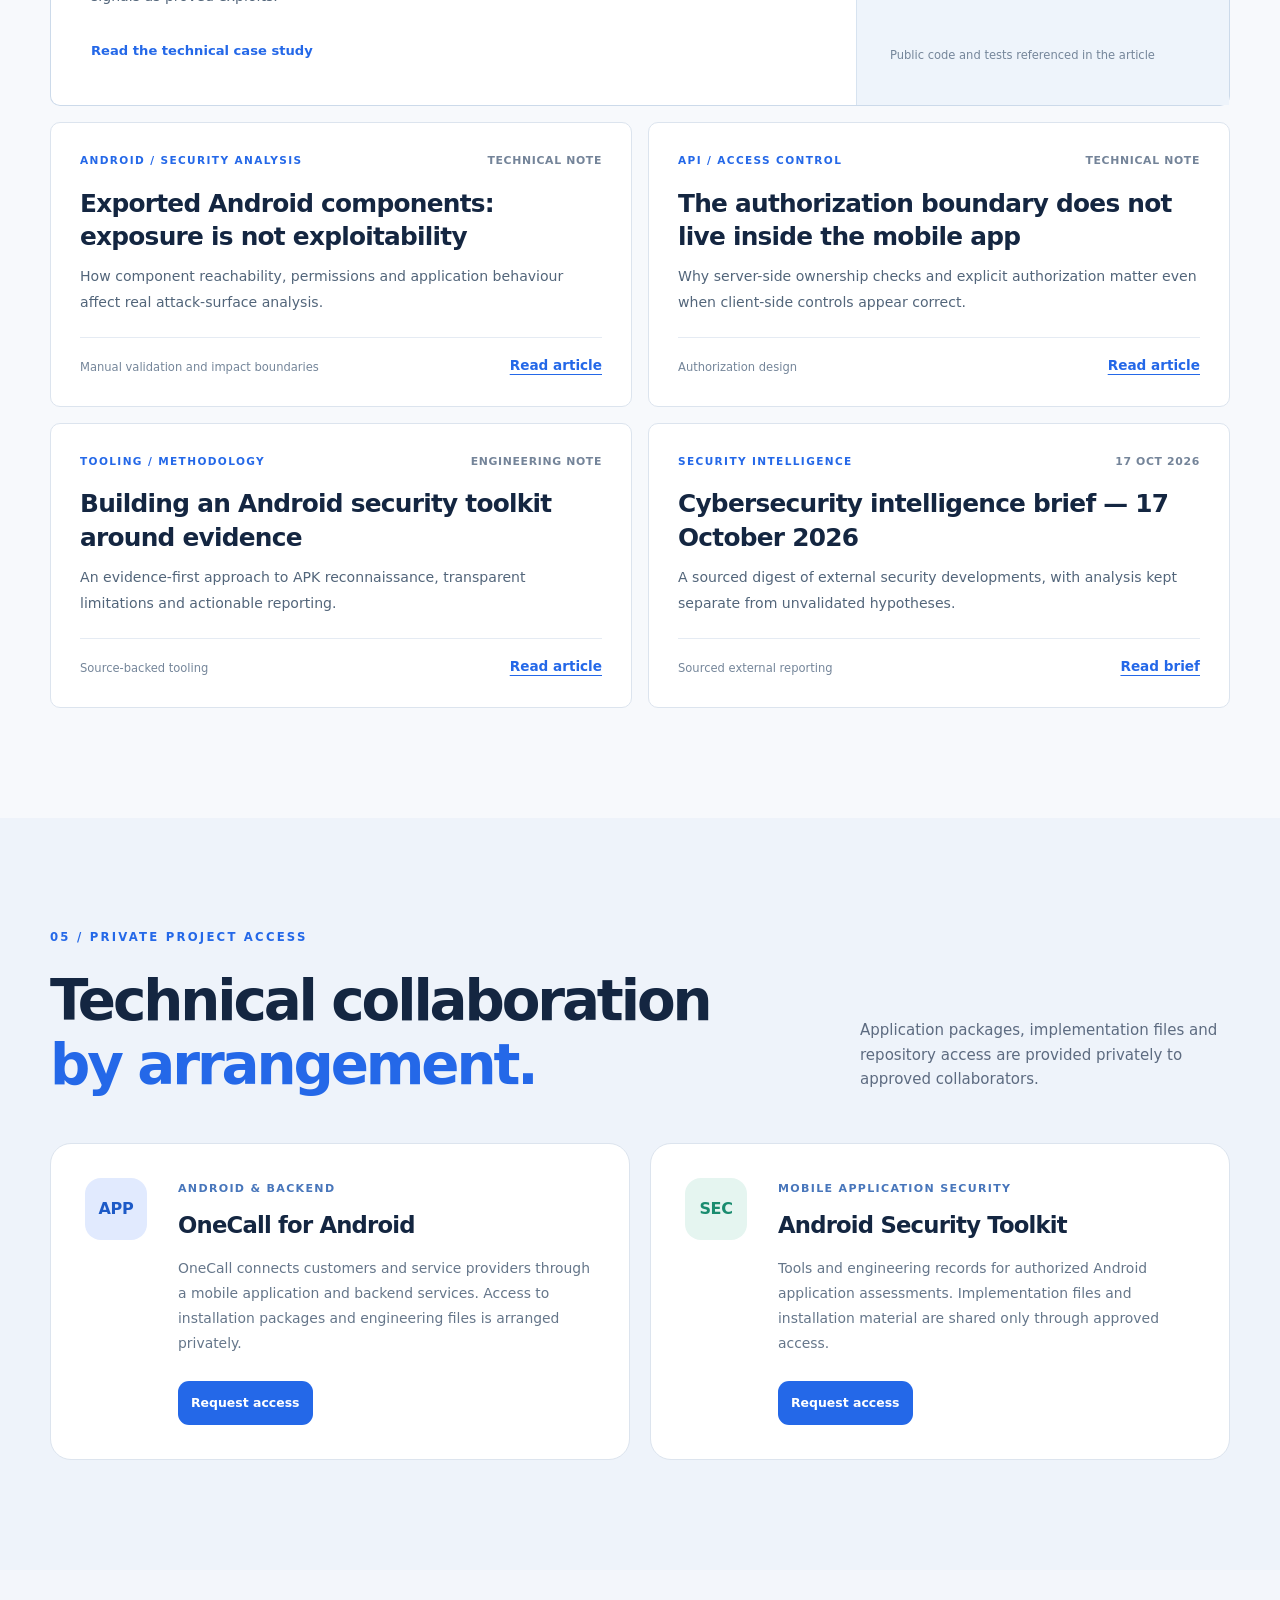
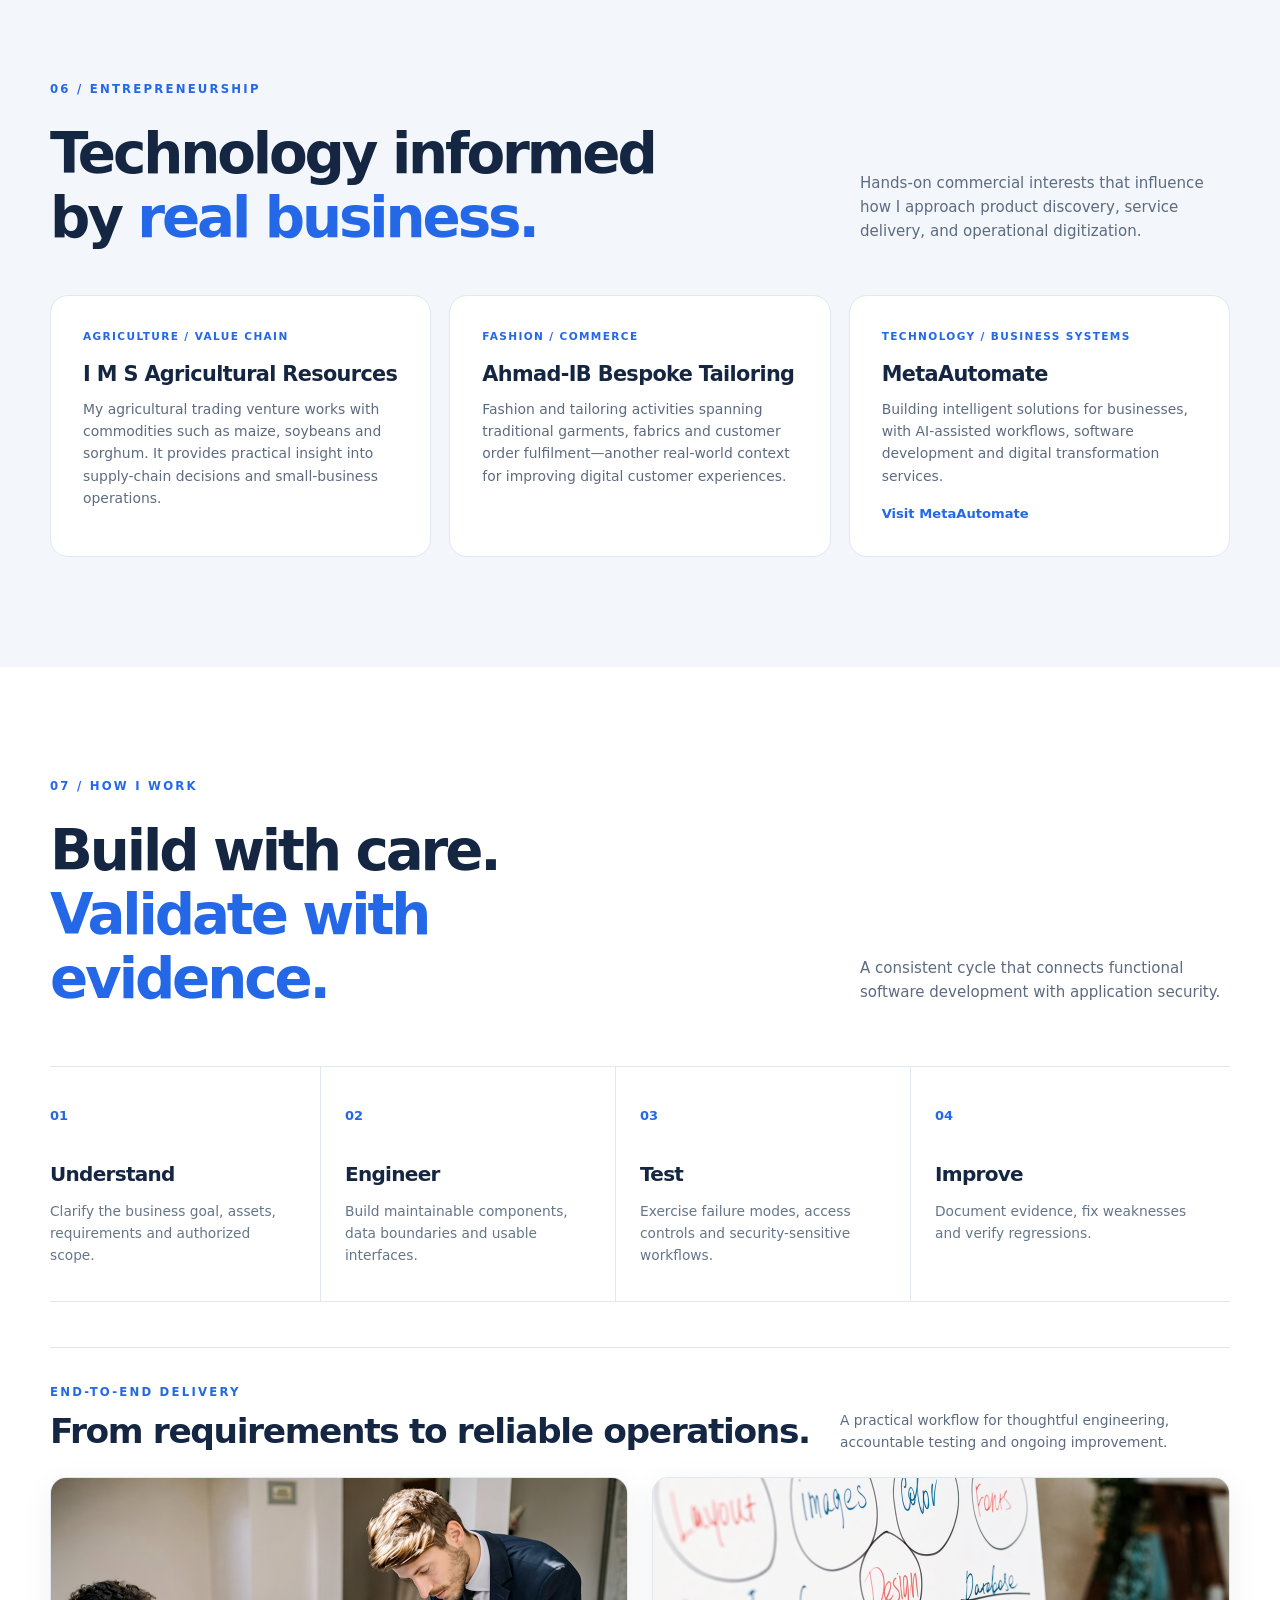
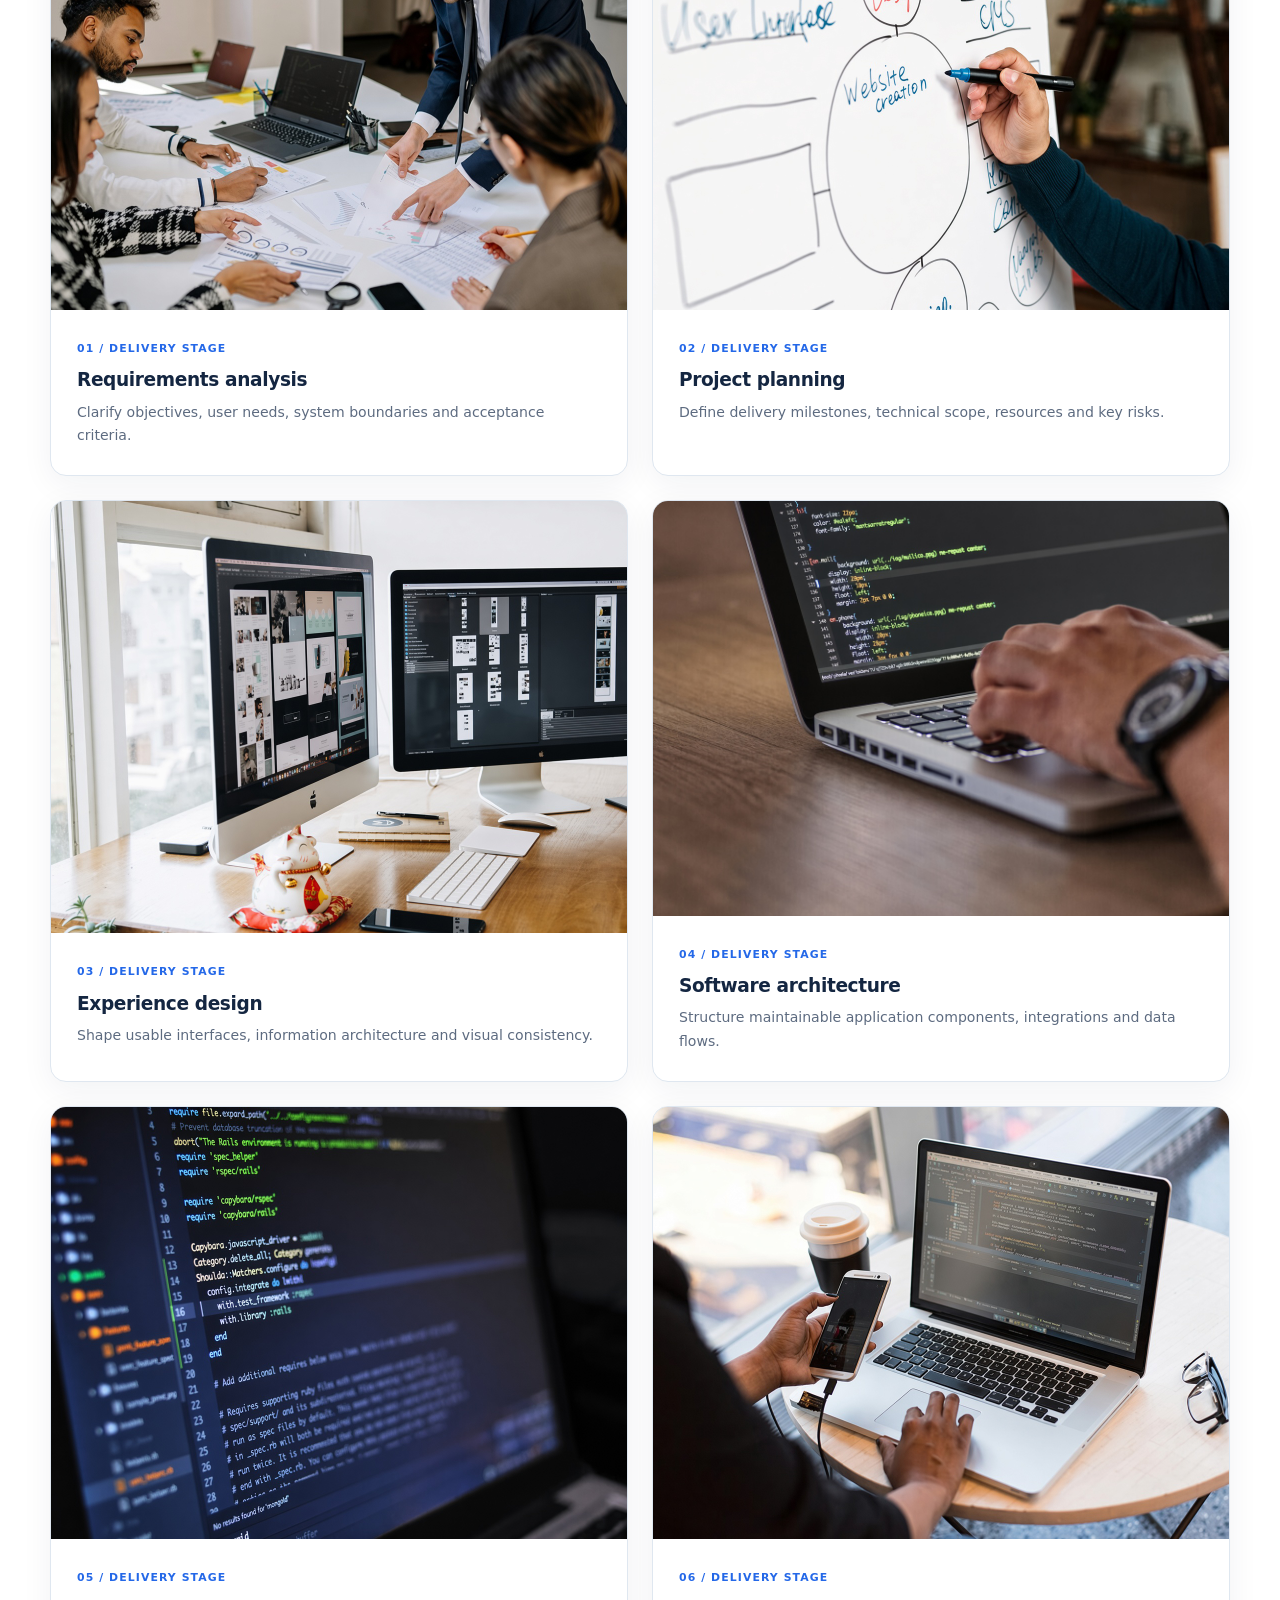
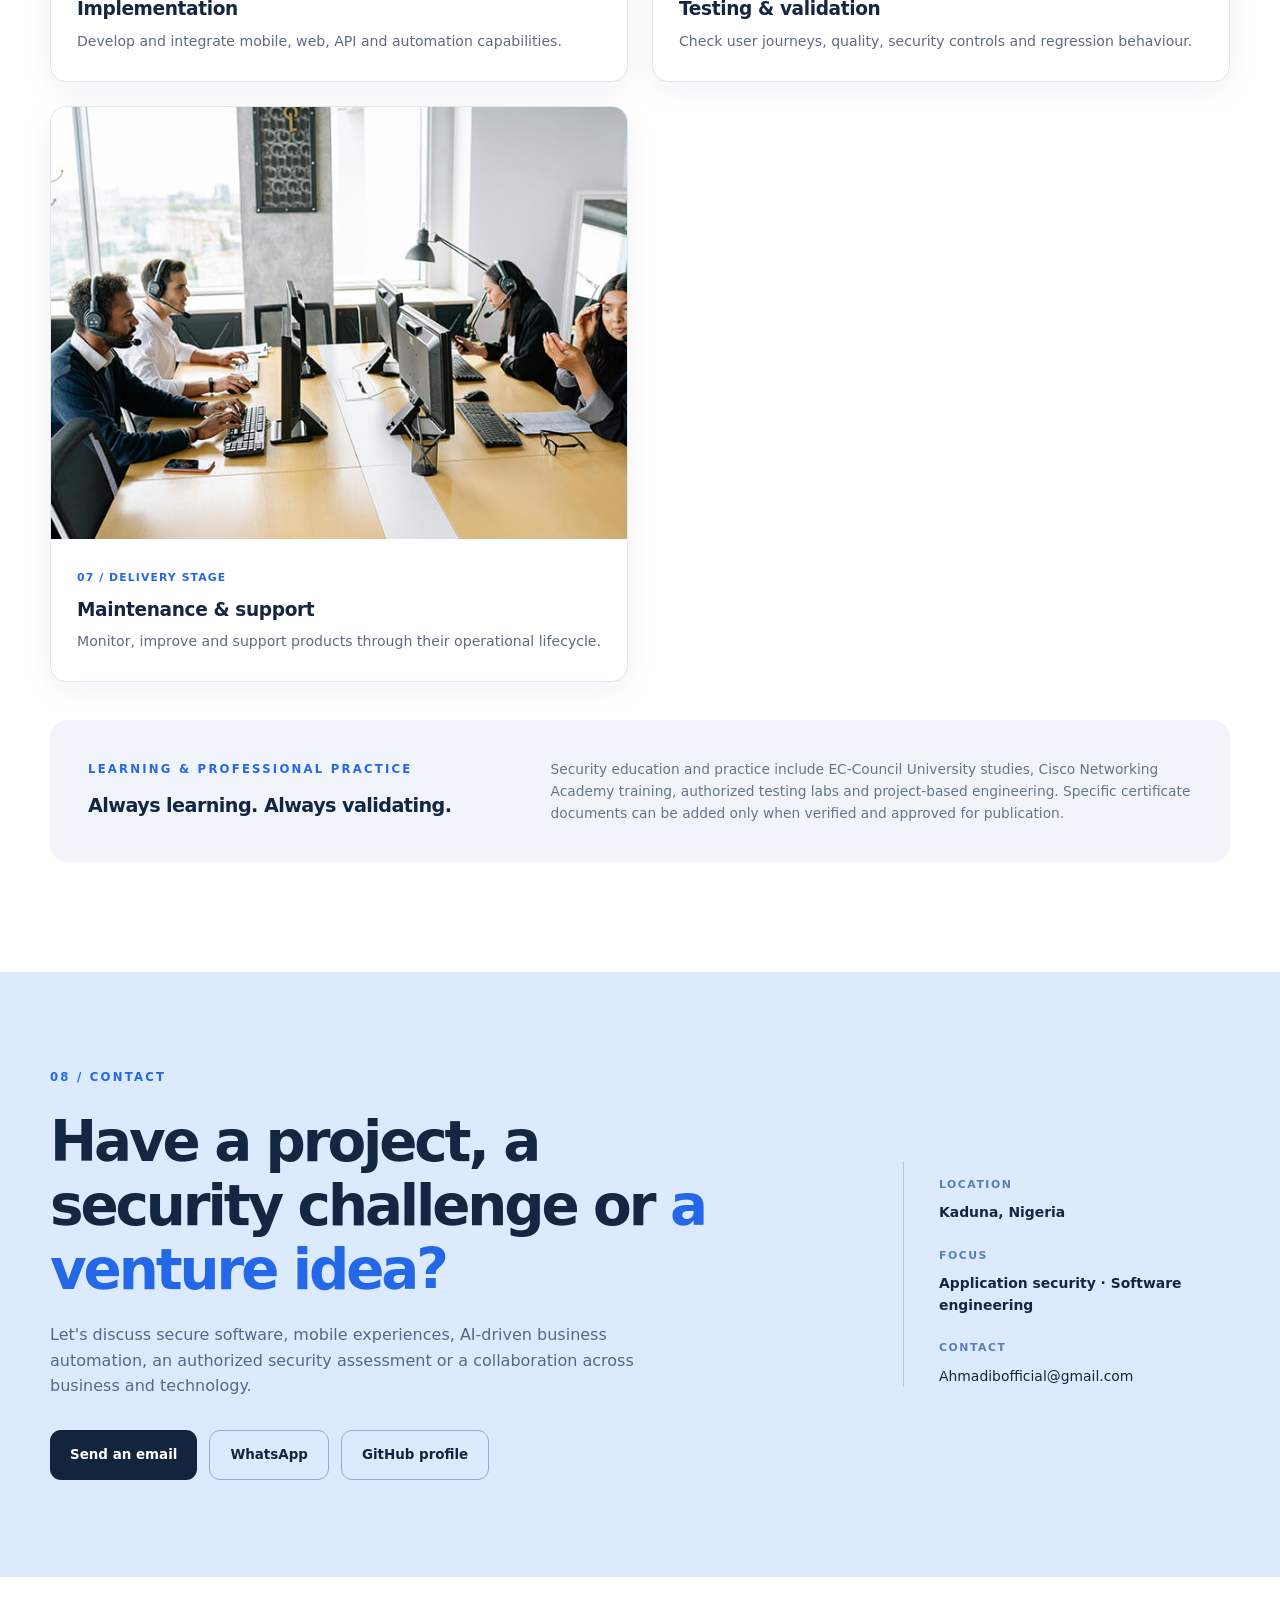
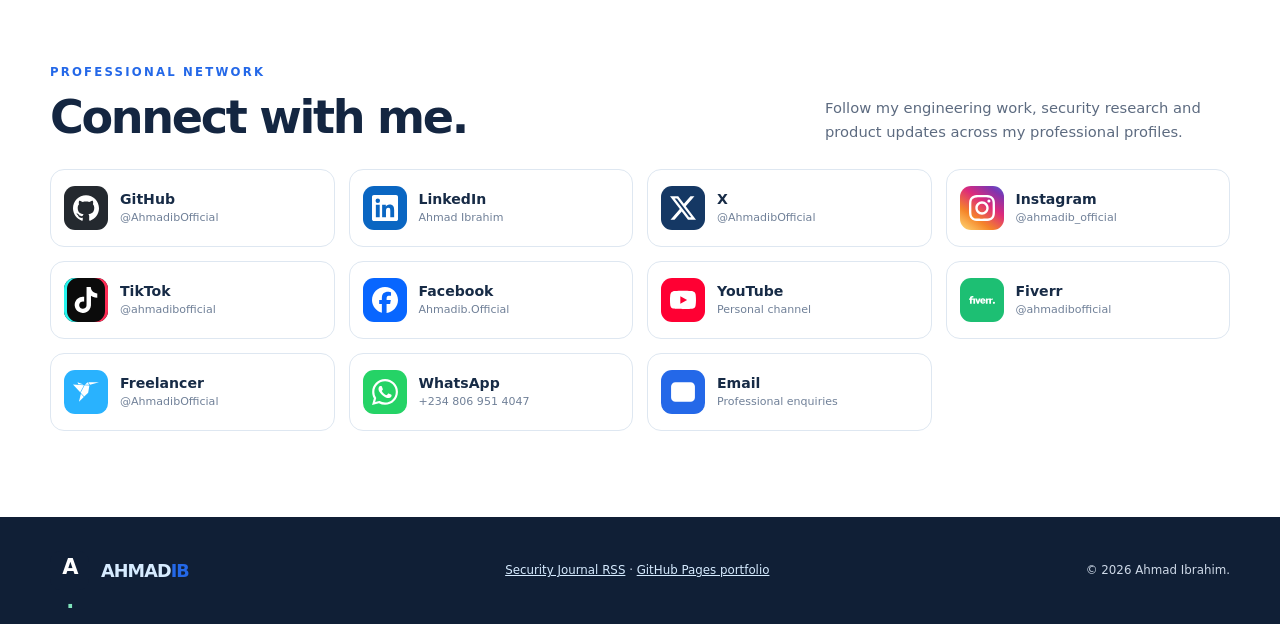
==== commit 634b585e: "security: remove public source and application file links from publication/index.html" ====
--- a/publication/index.html
+++ b/publication/index.html
@@ -85,7 +85,7 @@
             <h3>Mobile, web and backend systems</h3>
             <p>Design and implementation of Flutter applications, API-backed services, user journeys and database workflows, with testing and release boundaries documented throughout development.</p>
             <div class="tag-row"><span>Flutter</span><span>TypeScript</span><span>PostgreSQL</span></div>
-            <a class="expertise-evidence" href="https://github.com/AhmadibOfficial/OneCall" target="_blank" rel="noopener noreferrer">Inspect OneCall engineering</a>
+            <span class="link-muted">Project access by request</span>
           </article>
           <article class="expertise-card expertise-card--primary">
             <span class="expertise-index">02 / APPLICATION SECURITY</span>
@@ -126,8 +126,8 @@
       <div class="container"><div class="section-top"><div><p class="overline">03 / SELECTED WORK</p><h2>Things I've <em>built and researched.</em></h2></div><p class="section-intro">A curated portfolio of engineering projects, research tools and early-stage products. Status labels reflect the verified development or release state.</p></div>
         <div class="filter-toolbar" role="group" aria-label="Filter projects"><button type="button" class="filter-button is-active" data-filter="all" aria-pressed="true">All projects</button><button type="button" class="filter-button" data-filter="product" aria-pressed="false">Products</button><button type="button" class="filter-button" data-filter="security" aria-pressed="false">Security research</button><button type="button" class="filter-button" data-filter="concept" aria-pressed="false">Concepts</button></div>
         <div class="projects-grid" id="project-grid">
-          <article class="project-card featured" data-category="product"><div class="project-cover cover-onecall"><span class="cover-number">01 / MOBILE PLATFORM</span><div class="cover-word">One<span>Call</span><small>EVERYTHING, ONE CALL AWAY</small></div><span class="cover-mark">◉</span></div><div class="project-body"><div class="project-meta"><span>Flutter · NestJS · PostgreSQL</span><span class="state">Android build</span></div><h3>OneCall</h3><p>A full-stack services platform connecting customers and providers through requests, bookings, messaging and secure account workflows. Explore its connected Android application and backend engineering.</p><div class="project-links"><a href="https://github.com/AhmadibOfficial/OneCall" target="_blank" rel="noopener noreferrer">Repository</a><a href="#downloads">Android APK</a></div></div></article>
-          <article class="project-card" data-category="security"><div class="project-cover cover-toolkit"><span class="cover-number">02 / SECURITY TOOLING</span><div class="terminal-lines"><span>$ ahmad-sec apk scan</span><span>✓ manifest checks</span><span>✓ evidence report</span><span>_</span></div><span class="cover-mark">⌁</span></div><div class="project-body"><div class="project-meta"><span>Python · Android · CLI</span><span class="state">Open source</span></div><h3>Android Security Toolkit</h3><p>An evidence-first Android application security CLI for APK analysis, reproducible observations and practical remediation guidance within authorized assessments.</p><div class="project-links"><a href="https://github.com/AhmadibOfficial/android-security-toolkit" target="_blank" rel="noopener noreferrer">Source & docs</a><a href="#downloads">Download source</a></div></div></article>
+          <article class="project-card featured" data-category="product"><div class="project-cover cover-onecall"><span class="cover-number">01 / MOBILE PLATFORM</span><div class="cover-word">One<span>Call</span><small>EVERYTHING, ONE CALL AWAY</small></div><span class="cover-mark">◉</span></div><div class="project-body"><div class="project-meta"><span>Flutter · NestJS · PostgreSQL</span><span class="state">Android build</span></div><h3>OneCall</h3><p>A full-stack services platform connecting customers and providers through requests, bookings, messaging and secure account workflows. Explore its connected Android application and backend engineering.</p><div class="project-links"><span class="link-muted">Project access by request</span><a href="#downloads">Android APK</a></div></div></article>
+          <article class="project-card" data-category="security"><div class="project-cover cover-toolkit"><span class="cover-number">02 / SECURITY TOOLING</span><div class="terminal-lines"><span>$ ahmad-sec apk scan</span><span>✓ manifest checks</span><span>✓ evidence report</span><span>_</span></div><span class="cover-mark">⌁</span></div><div class="project-body"><div class="project-meta"><span>Python · Android · CLI</span><span class="state">Open source</span></div><h3>Android Security Toolkit</h3><p>An evidence-first Android application security CLI for APK analysis, reproducible observations and practical remediation guidance within authorized assessments.</p><div class="project-links"><span class="link-muted">Project access by request</span><a href="#downloads">Download source</a></div></div></article>
           <article class="project-card" data-category="product"><div class="project-cover cover-meta"><span class="cover-number">03 / INTELLIGENT SYSTEMS</span><div class="meta-shape"><span>M</span><i></i><i></i></div></div><div class="project-body"><div class="project-meta"><span>Python · AI · Workflows</span><span class="state">Platform engineering</span></div><h3>MetaAutomate</h3><p>An intelligent business platform connecting secure workspaces, governed automation and AI-assisted workflows to real organizational operations.</p><div class="project-links"><a href="https://metaautomate.onrender.com/" target="_blank" rel="noopener noreferrer">Project website</a></div></div></article>
           <article class="project-card" data-category="security"><div class="project-cover cover-research"><span class="cover-number">04 / RESEARCH OPERATIONS</span><div class="research-symbol">R<span>/</span>OS</div><span class="cover-mark">⎔</span></div><div class="project-body"><div class="project-meta"><span>Python · Evidence · Testing</span><span class="state">Research engineering</span></div><h3>Security Research OS</h3><p>A research operations system for authorized scope management, evidence integrity, reproducible validation, triage and remediation verification.</p><div class="project-links"><span class="link-muted">Research operations & evidence management</span></div></div></article>
           <article class="project-card" data-category="product"><div class="project-cover cover-safwa"><span class="cover-number">05 / MOBILE EXPERIENCE</span><div class="cover-word">Safwa<small>QURAN · صفوة القرآن</small></div><span class="cover-mark">✧</span></div><div class="project-body"><div class="project-meta"><span>Flutter · Offline-first</span><span class="state">In development</span></div><h3>Safwa Quran</h3><p>An offline-first Quran and worship experience designed around trustworthy content, accessible study and dependable mobile use, with source and device assurance central to development.</p><div class="project-links"><span class="link-muted">Quran reading · study · worship</span></div></div></article>
@@ -147,7 +147,7 @@
             <p class="overline">04 / AHMAD-IB SECURITY RESEARCH JOURNAL</p>
             <h2 id="research-title">Security research,<br><em>documented with evidence.</em></h2>
             <p class="research-intro">Research notes, technical case studies and sourced intelligence covering Android security, backend authorization and the engineering of defensible security evidence. Each publication distinguishes observations from demonstrated impact.</p>
-            <div class="research-publication-links"><a href="feed.xml" type="application/rss+xml">Subscribe to RSS</a><a href="https://github.com/AhmadibOfficial/android-security-toolkit" target="_blank" rel="noopener noreferrer">Review public research source</a></div>
+            <div class="research-publication-links"><a href="feed.xml" type="application/rss+xml">Subscribe to RSS</a><span class="link-muted">Review public research source (private record)</span></div>
           </div>
           <aside class="research-standard" aria-labelledby="standard-title">
             <p class="research-standard-label">EDITORIAL STANDARD</p>
@@ -219,14 +219,13 @@
     </section>
 
     <section class="section downloads-section" id="downloads">
-      <div class="container"><div class="section-top"><div><p class="overline">05 / PUBLIC DOWNLOADS</p><h2>Explore a <em>working build.</em></h2></div><p class="section-intro">Only publicly available artifacts are linked. Read release instructions before installing software or running security tools.</p></div>
-        <div class="download-grid">
-          <article class="download-card"><div class="download-icon">APK</div><div><p class="download-kicker">ANDROID APP · DEVELOPMENT BUILD</p><h3>OneCall for Android</h3><p>Explore OneCall on Android, connected to the OneCall backend. For this published build, run the backend on your computer and connect your phone through USB/ADB. The installation instructions explain the setup, with build information and file verification available in the release.</p><div class="download-actions"><a class="button button-primary" href="https://github.com/AhmadibOfficial/OneCall/releases/download/phone-pilot-10-1/OneCall-phone-arm.apk" target="_blank" rel="noopener noreferrer">Download Android APK</a><a class="text-link" href="https://github.com/AhmadibOfficial/OneCall/releases/tag/phone-pilot-10-1" target="_blank" rel="noopener noreferrer">Installation instructions</a><a class="text-link" href="https://github.com/AhmadibOfficial/OneCall/releases/download/phone-pilot-10-1/SHA256SUMS.txt" target="_blank" rel="noopener noreferrer">Verify SHA-256</a></div></div></article>
-          <article class="download-card"><div class="download-icon code-icon">PY</div><div><p class="download-kicker">OPEN SOURCE · DEVELOPMENT TOOL</p><h3>Android Security Toolkit</h3><p>Download the public Python CLI source archive, install it in a virtual environment and run it against <strong>only applications you own or are authorized to assess</strong>. This is source code, not an Android APK or prebuilt installer.</p><div class="download-actions"><a class="button button-primary" href="https://github.com/AhmadibOfficial/android-security-toolkit/archive/refs/heads/main.zip" target="_blank" rel="noopener noreferrer">Download source ZIP</a><a class="text-link" href="https://github.com/AhmadibOfficial/android-security-toolkit#install" target="_blank" rel="noopener noreferrer">Install instructions</a></div></div></article>
-        </div>
-        
-      </div>
-    </section>
+  <div class="container"><div class="section-top"><div><p class="overline">05 / PRIVATE PROJECT ACCESS</p><h2>Technical collaboration <em>by arrangement.</em></h2></div><p class="section-intro">Application packages, implementation files and repository access are provided privately to approved collaborators.</p></div>
+    <div class="download-grid">
+      <article class="download-card"><div class="download-icon">APP</div><div><p class="download-kicker">ANDROID & BACKEND</p><h3>OneCall for Android</h3><p>OneCall connects customers and service providers through a mobile application and backend services. Access to installation packages and engineering files is arranged privately.</p><div class="download-actions"><a class="button button-primary" href="mailto:Ahmadibofficial@gmail.com?subject=OneCall%20Private%20Access">Request access</a></div></div></article>
+      <article class="download-card"><div class="download-icon code-icon">SEC</div><div><p class="download-kicker">MOBILE APPLICATION SECURITY</p><h3>Android Security Toolkit</h3><p>Tools and engineering records for authorized Android application assessments. Implementation files and installation material are shared only through approved access.</p><div class="download-actions"><a class="button button-primary" href="mailto:Ahmadibofficial@gmail.com?subject=Security%20Toolkit%20Private%20Access">Request access</a></div></div></article>
+    </div>
+  </div>
+</section>
 
     <section class="section ventures-section" id="ventures" aria-labelledby="ventures-title">
       <div class="container">
